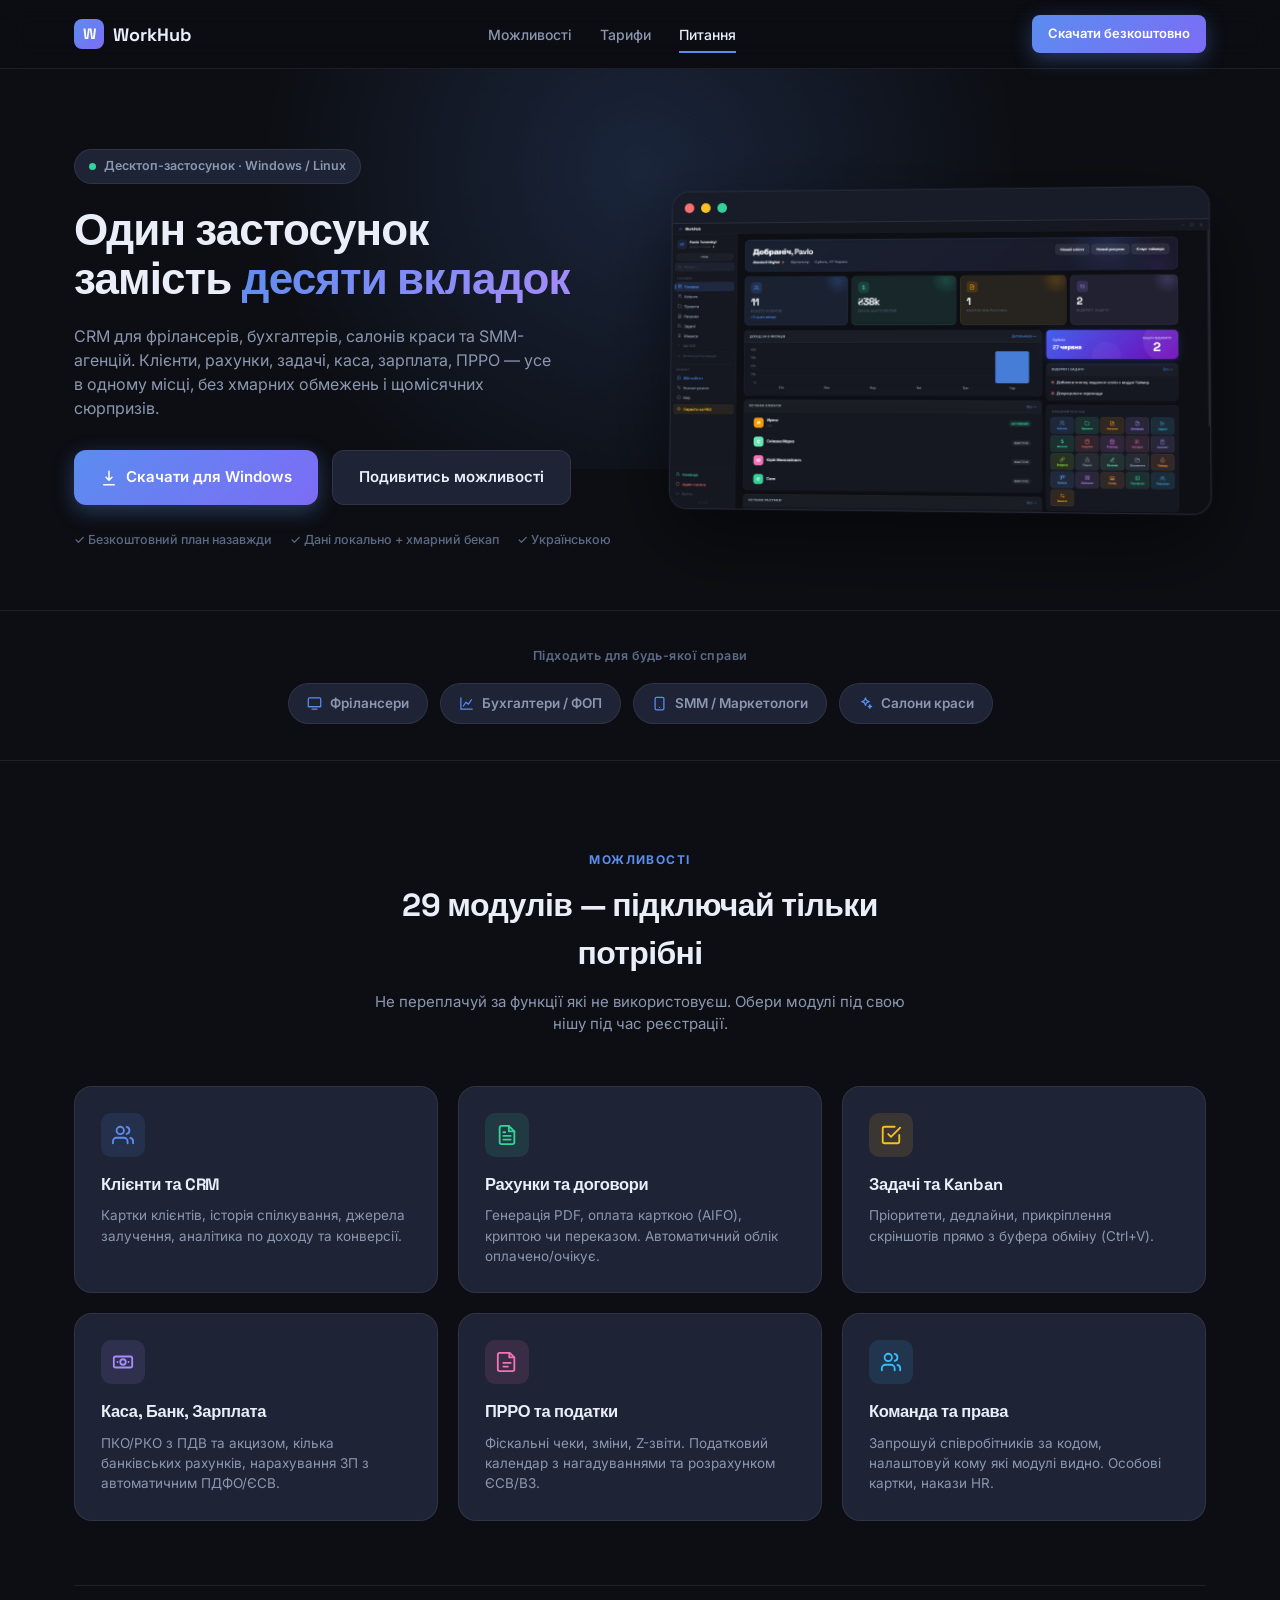
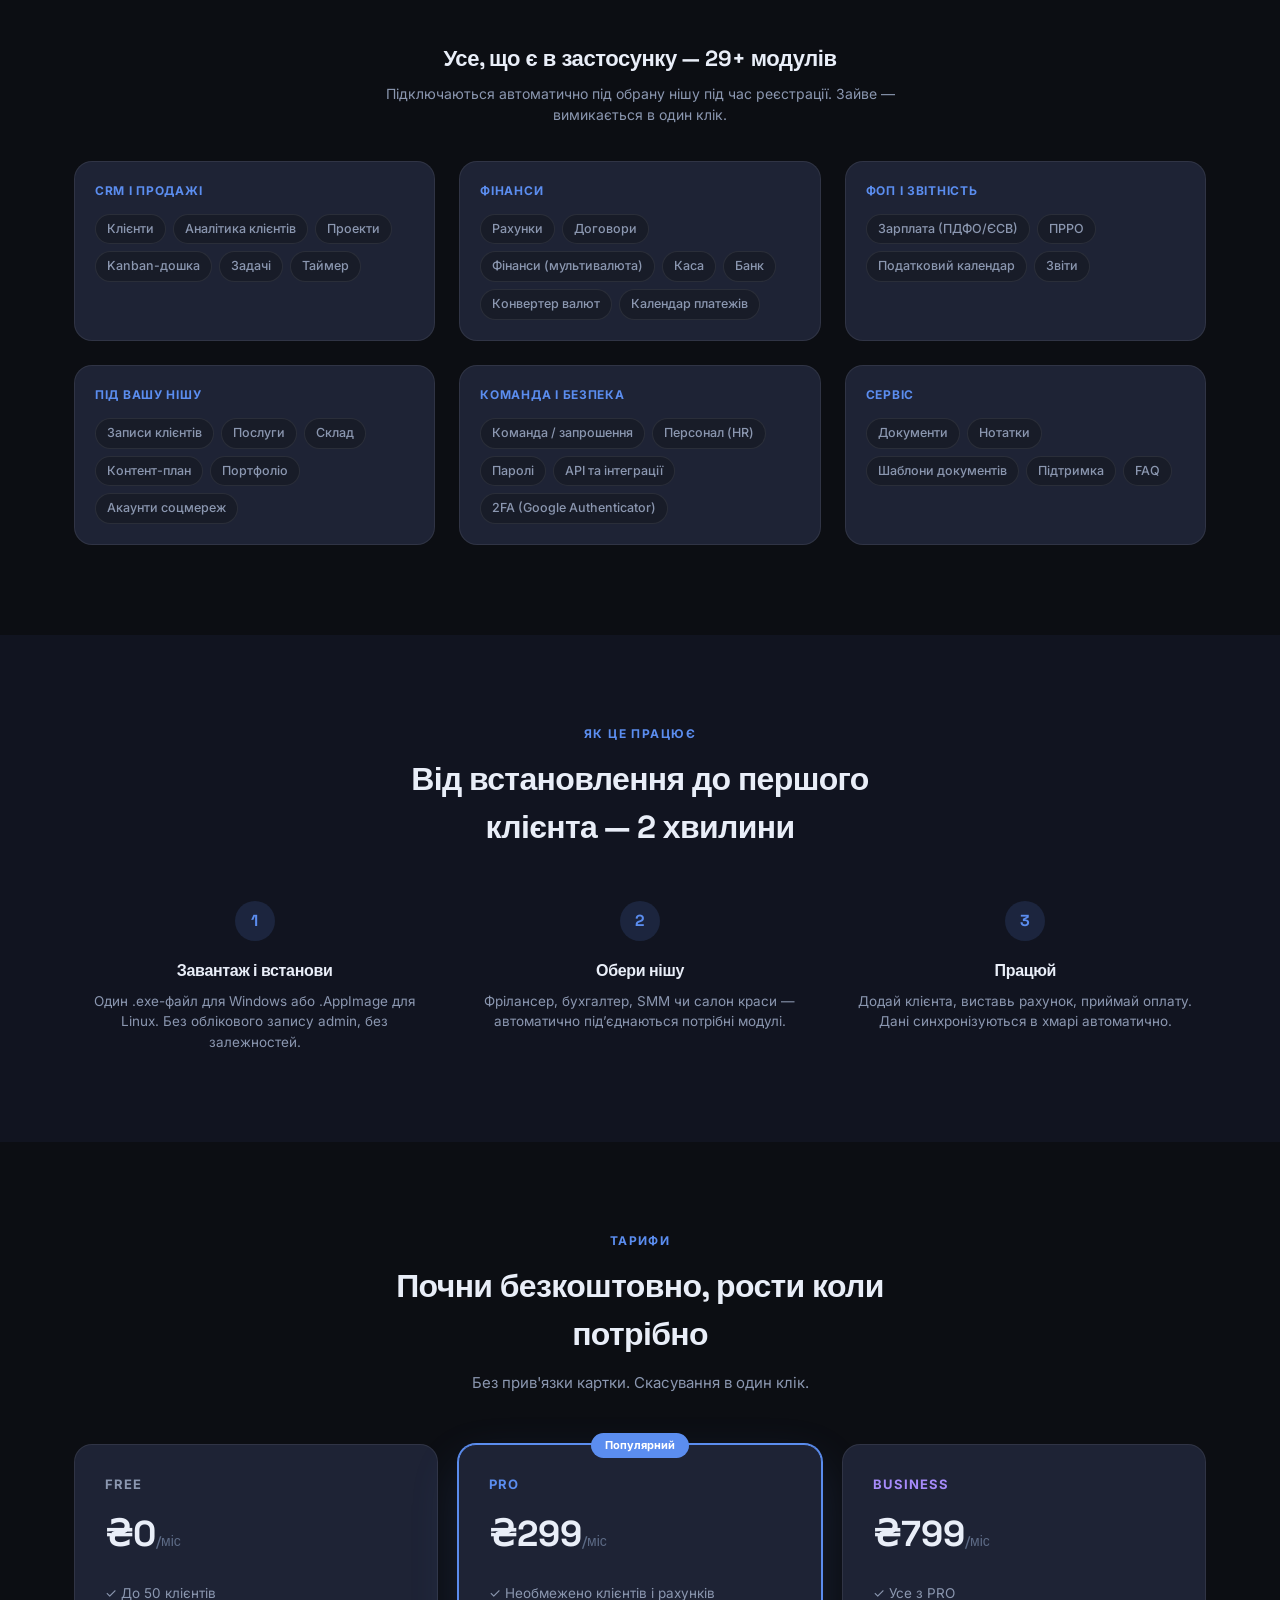
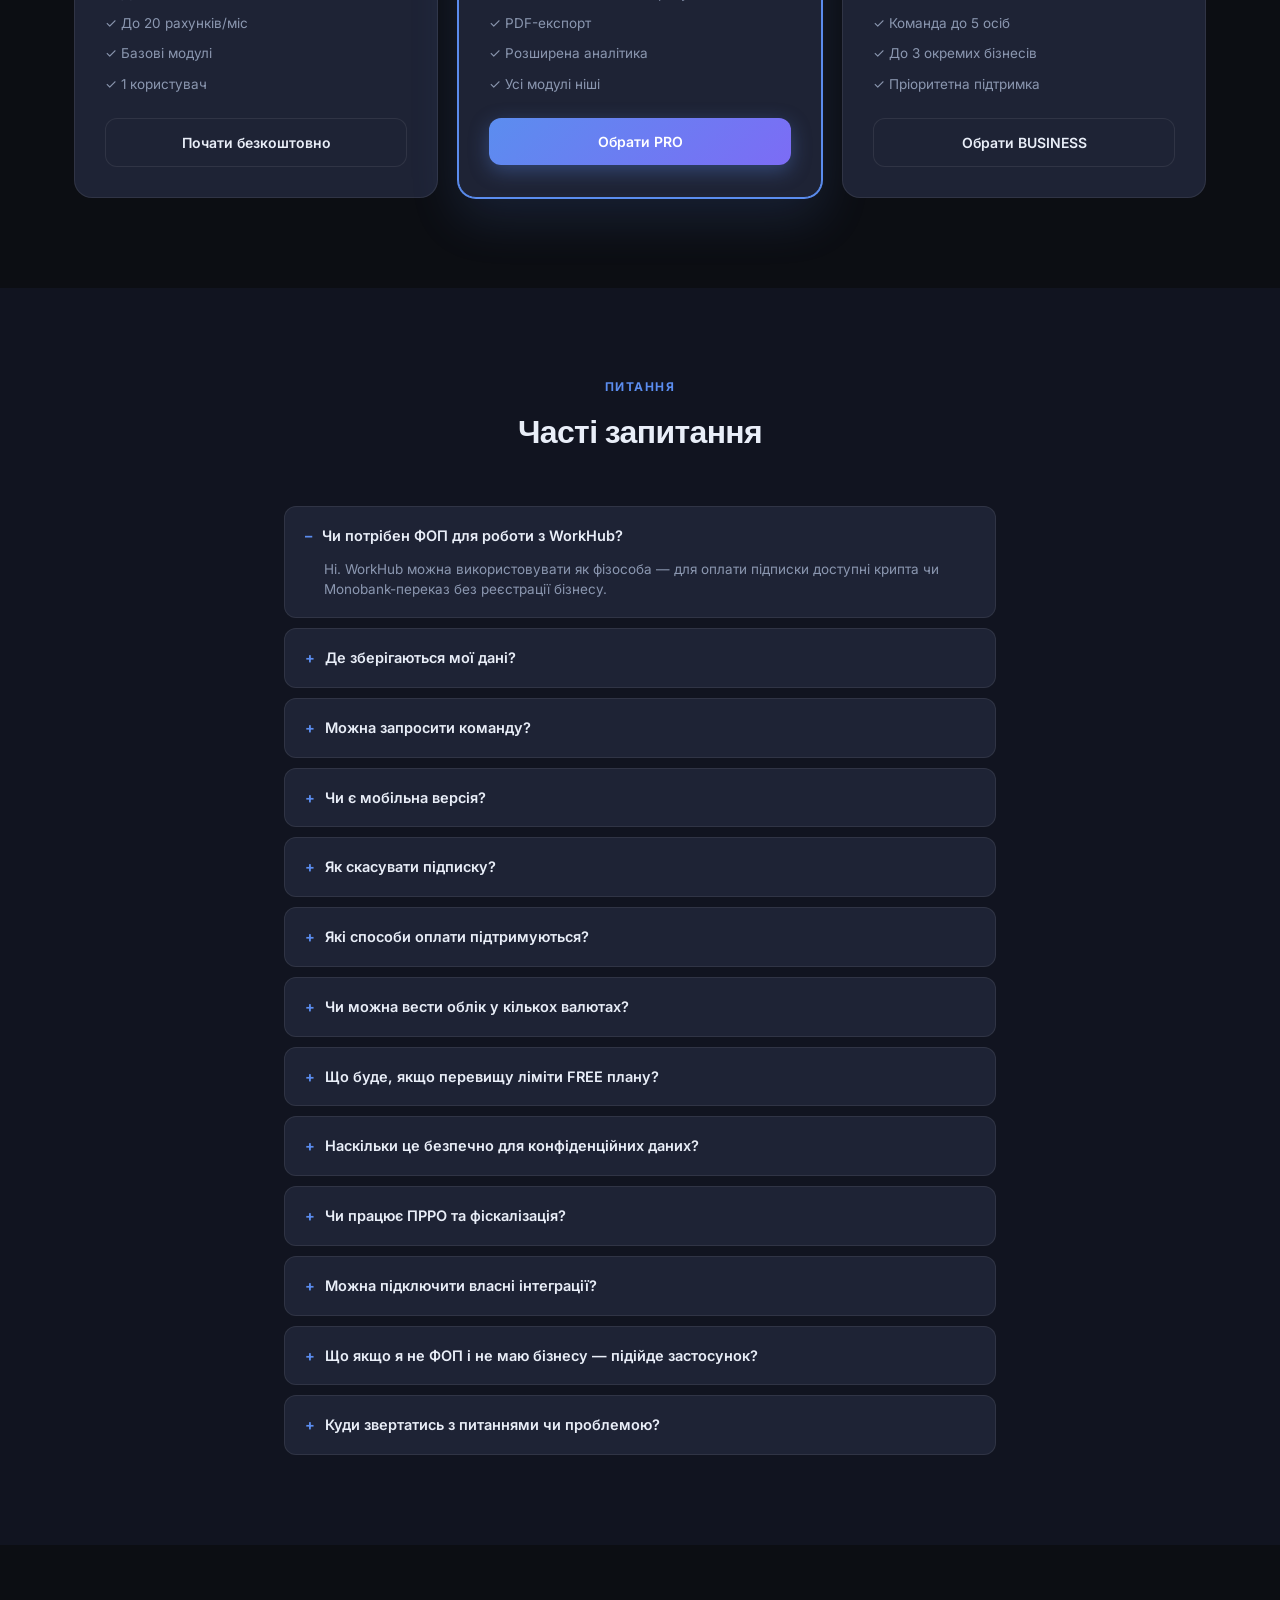
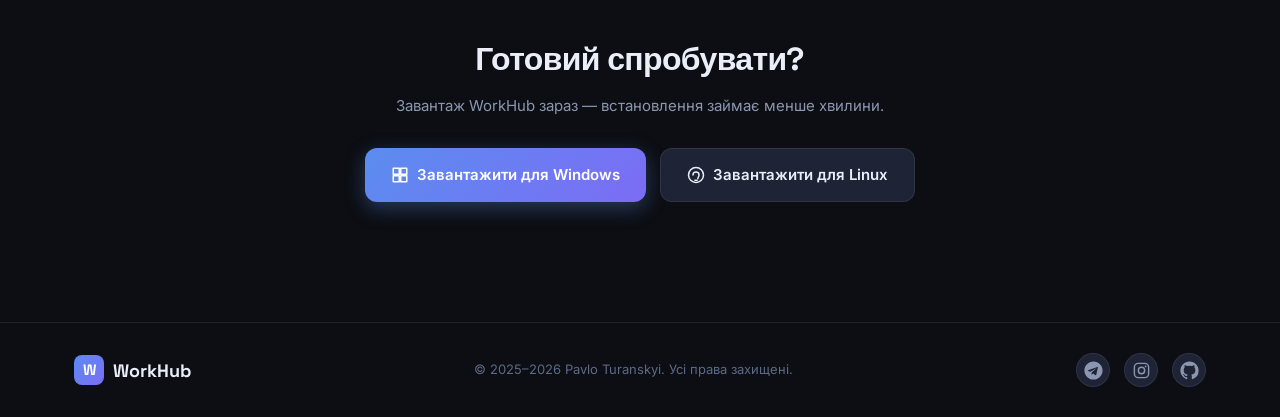
==== index.html @ 2015b53b "Add Telegram and Instagram links to footer" ====
<!DOCTYPE html>
<html lang="uk">
<head>
<meta charset="UTF-8">
<meta name="viewport" content="width=device-width, initial-scale=1.0">
<title>WorkHub — CRM для малого бізнесу та фрілансерів</title>
<meta name="description" content="WorkHub — десктопна CRM для фрілансерів, бухгалтерів, салонів краси та SMM. Клієнти, рахунки, задачі, каса, зарплата, ПРРО — все в одному застосунку.">
<link rel="preconnect" href="https://fonts.googleapis.com">
<link rel="preconnect" href="https://fonts.gstatic.com" crossorigin>
<link href="https://fonts.googleapis.com/css2?family=Inter:wght@400;500;600;700;800&family=Space+Grotesk:wght@500;600;700;800&display=swap" rel="stylesheet">
<link rel="stylesheet" href="style.css">
<link rel="icon" href="data:image/svg+xml,<svg xmlns=%22http://www.w3.org/2000/svg%22 viewBox=%220 0 100 100%22><rect width=%22100%22 height=%22100%22 rx=%2220%22 fill=%22%235B8DEF%22/><text x=%2250%22 y=%2268%22 font-size=%2260%22 text-anchor=%22middle%22 fill=%22white%22 font-family=%22sans-serif%22 font-weight=%22800%22>W</text></svg>">
</head>
<body>

<!-- ───────── NAV ───────── -->
<header class="nav">
  <div class="container nav-inner">
    <div class="brand"><span class="brand-icon">W</span>WorkHub</div>
    <nav class="nav-links">
      <a href="#features" data-nav="features">Можливості</a>
      <a href="#pricing" data-nav="pricing">Тарифи</a>
      <a href="#faq" data-nav="faq">Питання</a>
    </nav>
    <a href="https://github.com/Pavlo554/workhub/releases/latest" id="dl-win-nav" class="btn btn-primary btn-sm">Скачати безкоштовно</a>
  </div>
</header>

<!-- ───────── HERO ───────── -->
<section class="hero">
  <div class="hero-glow"></div>
  <div class="container hero-inner">
    <div class="hero-text">
      <div class="badge"><span class="badge-dot"></span>Десктоп-застосунок · Windows / Linux</div>
      <h1>Один застосунок<br>замість <span class="grad-text">десяти вкладок</span></h1>
      <p class="hero-sub">
        CRM для фрілансерів, бухгалтерів, салонів краси та SMM-агенцій.
        Клієнти, рахунки, задачі, каса, зарплата, ПРРО — усе в одному місці,
        без хмарних обмежень і щомісячних сюрпризів.
      </p>
      <div class="hero-actions">
        <a href="https://github.com/Pavlo554/workhub/releases/latest" id="dl-win-hero" class="btn btn-primary btn-lg">
          <svg width="18" height="18" viewBox="0 0 24 24" fill="none"><path d="M12 3v12m0 0l-4-4m4 4l4-4M5 21h14" stroke="white" stroke-width="2" stroke-linecap="round" stroke-linejoin="round"/></svg>
          Скачати для Windows
        </a>
        <a href="#features" class="btn btn-ghost btn-lg">Подивитись можливості</a>
      </div>
      <div class="hero-trust">
        <span>✓ Безкоштовний план назавжди</span>
        <span>✓ Дані локально + хмарний бекап</span>
        <span>✓ Українською</span>
      </div>
    </div>

    <div class="hero-mock">
      <div class="mock-window">
        <div class="mock-titlebar"><span></span><span></span><span></span></div>
        <img class="mock-shot" src="photo_2026-06-28_00-09-20.jpg" alt="Дашборд WorkHub — клієнти, дохід, рахунки та задачі в одному вікні">
      </div>
    </div>
  </div>
</section>

<!-- ───────── LOGOS / NICHES ───────── -->
<section class="niches">
  <div class="container">
    <p class="niches-label">Підходить для будь-якої справи</p>
    <div class="niches-row">
      <div class="niche-pill"><svg width="15" height="15" viewBox="0 0 24 24" fill="none" stroke="currentColor" stroke-width="2" stroke-linecap="round" stroke-linejoin="round"><rect x="2" y="3" width="20" height="14" rx="2"/><path d="M2 17h20M8 21h8"/></svg>Фрілансери</div>
      <div class="niche-pill"><svg width="15" height="15" viewBox="0 0 24 24" fill="none" stroke="currentColor" stroke-width="2" stroke-linecap="round" stroke-linejoin="round"><path d="M3 3v18h18"/><path d="M7 16l4-6 4 3 5-7"/></svg>Бухгалтери / ФОП</div>
      <div class="niche-pill"><svg width="15" height="15" viewBox="0 0 24 24" fill="none" stroke="currentColor" stroke-width="2" stroke-linecap="round" stroke-linejoin="round"><rect x="5" y="2" width="14" height="20" rx="2"/><path d="M12 18h.01"/></svg>SMM / Маркетологи</div>
      <div class="niche-pill"><svg width="15" height="15" viewBox="0 0 24 24" fill="none" stroke="currentColor" stroke-width="2" stroke-linecap="round" stroke-linejoin="round"><path d="M12 3l1.9 4.5L18 9l-4.1 1.5L12 15l-1.9-4.5L6 9l4.1-1.5z"/><path d="M19 14l.8 2 2 .8-2 .8-.8 2-.8-2-2-.8 2-.8z"/></svg>Салони краси</div>
    </div>
  </div>
</section>

<!-- ───────── FEATURES ───────── -->
<section class="section" id="features">
  <div class="container">
    <div class="section-head">
      <div class="section-tag">МОЖЛИВОСТІ</div>
      <h2>29 модулів — підключай тільки потрібні</h2>
      <p class="section-sub">Не переплачуй за функції які не використовуєш. Обери модулі під свою нішу під час реєстрації.</p>
    </div>

    <div class="features-grid">
      <div class="feature-card">
        <div class="feature-icon" style="background:rgba(91,141,239,.12);color:#5B8DEF">
          <svg width="22" height="22" viewBox="0 0 24 24" fill="none" stroke="currentColor" stroke-width="2" stroke-linecap="round" stroke-linejoin="round"><path d="M17 21v-2a4 4 0 0 0-4-4H5a4 4 0 0 0-4 4v2"/><circle cx="9" cy="7" r="4"/><path d="M23 21v-2a4 4 0 0 0-3-3.87"/><path d="M16 3.13a4 4 0 0 1 0 7.75"/></svg>
        </div>
        <h3>Клієнти та CRM</h3>
        <p>Картки клієнтів, історія спілкування, джерела залучення, аналітика по доходу та конверсії.</p>
      </div>
      <div class="feature-card">
        <div class="feature-icon" style="background:rgba(52,211,153,.12);color:#34D399">
          <svg width="22" height="22" viewBox="0 0 24 24" fill="none" stroke="currentColor" stroke-width="2" stroke-linecap="round" stroke-linejoin="round"><path d="M14 2H6a2 2 0 0 0-2 2v16a2 2 0 0 0 2 2h12a2 2 0 0 0 2-2V8z"/><path d="M14 2v6h6"/><path d="M16 13H8"/><path d="M16 17H8"/><path d="M10 9H8"/></svg>
        </div>
        <h3>Рахунки та договори</h3>
        <p>Генерація PDF, оплата карткою (AIFO), криптою чи переказом. Автоматичний облік оплачено/очікує.</p>
      </div>
      <div class="feature-card">
        <div class="feature-icon" style="background:rgba(251,191,36,.12);color:#FBBF24">
          <svg width="22" height="22" viewBox="0 0 24 24" fill="none" stroke="currentColor" stroke-width="2" stroke-linecap="round" stroke-linejoin="round"><path d="M9 11l3 3L22 4"/><path d="M21 12v7a2 2 0 0 1-2 2H5a2 2 0 0 1-2-2V5a2 2 0 0 1 2-2h11"/></svg>
        </div>
        <h3>Задачі та Kanban</h3>
        <p>Пріоритети, дедлайни, прикріплення скріншотів прямо з буфера обміну (Ctrl+V).</p>
      </div>
      <div class="feature-card">
        <div class="feature-icon" style="background:rgba(167,139,250,.12);color:#A78BFA">
          <svg width="22" height="22" viewBox="0 0 24 24" fill="none" stroke="currentColor" stroke-width="2" stroke-linecap="round" stroke-linejoin="round"><rect x="2" y="6" width="20" height="12" rx="2"/><circle cx="12" cy="12" r="3"/><path d="M6 12h.01M18 12h.01"/></svg>
        </div>
        <h3>Каса, Банк, Зарплата</h3>
        <p>ПКО/РКО з ПДВ та акцизом, кілька банківських рахунків, нарахування ЗП з автоматичним ПДФО/ЄСВ.</p>
      </div>
      <div class="feature-card">
        <div class="feature-icon" style="background:rgba(244,114,182,.12);color:#F472B6">
          <svg width="22" height="22" viewBox="0 0 24 24" fill="none" stroke="currentColor" stroke-width="2" stroke-linecap="round" stroke-linejoin="round"><path d="M4 2h11l5 5v13a2 2 0 0 1-2 2H4a2 2 0 0 1-2-2V4a2 2 0 0 1 2-2z"/><path d="M14.5 2v5h5"/><path d="M8 13h8M8 17h5"/></svg>
        </div>
        <h3>ПРРО та податки</h3>
        <p>Фіскальні чеки, зміни, Z-звіти. Податковий календар з нагадуваннями та розрахунком ЄСВ/ВЗ.</p>
      </div>
      <div class="feature-card">
        <div class="feature-icon" style="background:rgba(56,189,248,.12);color:#38BDF8">
          <svg width="22" height="22" viewBox="0 0 24 24" fill="none" stroke="currentColor" stroke-width="2" stroke-linecap="round" stroke-linejoin="round"><path d="M16 21v-2a4 4 0 0 0-4-4H6a4 4 0 0 0-4 4v2"/><circle cx="9" cy="7" r="4"/><path d="M22 21v-2a4 4 0 0 0-3-3.87"/><path d="M16 3.13a4 4 0 0 1 0 7.75"/></svg>
        </div>
        <h3>Команда та права</h3>
        <p>Запрошуй співробітників за кодом, налаштовуй кому які модулі видно. Особові картки, накази HR.</p>
      </div>
    </div>

    <!-- Full module directory -->
    <div class="all-modules">
      <div class="all-modules-head">
        <h3>Усе, що є в застосунку — 29+ модулів</h3>
        <p>Підключаються автоматично під обрану нішу під час реєстрації. Зайве — вимикається в один клік.</p>
      </div>
      <div class="module-cats">

        <div class="module-cat">
          <div class="module-cat-title">CRM і продажі</div>
          <div class="module-chips">
            <span class="chip">Клієнти</span><span class="chip">Аналітика клієнтів</span>
            <span class="chip">Проекти</span><span class="chip">Kanban-дошка</span>
            <span class="chip">Задачі</span><span class="chip">Таймер</span>
          </div>
        </div>

        <div class="module-cat">
          <div class="module-cat-title">Фінанси</div>
          <div class="module-chips">
            <span class="chip">Рахунки</span><span class="chip">Договори</span>
            <span class="chip">Фінанси (мультивалюта)</span><span class="chip">Каса</span>
            <span class="chip">Банк</span><span class="chip">Конвертер валют</span>
            <span class="chip">Календар платежів</span>
          </div>
        </div>

        <div class="module-cat">
          <div class="module-cat-title">ФОП і звітність</div>
          <div class="module-chips">
            <span class="chip">Зарплата (ПДФО/ЄСВ)</span><span class="chip">ПРРО</span>
            <span class="chip">Податковий календар</span><span class="chip">Звіти</span>
          </div>
        </div>

        <div class="module-cat">
          <div class="module-cat-title">Під вашу нішу</div>
          <div class="module-chips">
            <span class="chip">Записи клієнтів</span><span class="chip">Послуги</span>
            <span class="chip">Склад</span><span class="chip">Контент-план</span>
            <span class="chip">Портфоліо</span><span class="chip">Акаунти соцмереж</span>
          </div>
        </div>

        <div class="module-cat">
          <div class="module-cat-title">Команда і безпека</div>
          <div class="module-chips">
            <span class="chip">Команда / запрошення</span><span class="chip">Персонал (HR)</span>
            <span class="chip">Паролі</span><span class="chip">API та інтеграції</span>
            <span class="chip">2FA (Google Authenticator)</span>
          </div>
        </div>

        <div class="module-cat">
          <div class="module-cat-title">Сервіс</div>
          <div class="module-chips">
            <span class="chip">Документи</span><span class="chip">Нотатки</span>
            <span class="chip">Шаблони документів</span><span class="chip">Підтримка</span>
            <span class="chip">FAQ</span>
          </div>
        </div>

      </div>
    </div>
  </div>
</section>

<!-- ───────── HOW IT WORKS ───────── -->
<section class="section section-alt">
  <div class="container">
    <div class="section-head">
      <div class="section-tag">ЯК ЦЕ ПРАЦЮЄ</div>
      <h2>Від встановлення до першого клієнта — 2 хвилини</h2>
    </div>
    <div class="steps">
      <div class="step">
        <div class="step-num">1</div>
        <h3>Завантаж і встанови</h3>
        <p>Один .exe-файл для Windows або .AppImage для Linux. Без облікового запису admin, без залежностей.</p>
      </div>
      <div class="step">
        <div class="step-num">2</div>
        <h3>Обери нішу</h3>
        <p>Фрілансер, бухгалтер, SMM чи салон краси — автоматично підʼєднаються потрібні модулі.</p>
      </div>
      <div class="step">
        <div class="step-num">3</div>
        <h3>Працюй</h3>
        <p>Додай клієнта, виставь рахунок, приймай оплату. Дані синхронізуються в хмарі автоматично.</p>
      </div>
    </div>
  </div>
</section>

<!-- ───────── PRICING ───────── -->
<section class="section" id="pricing">
  <div class="container">
    <div class="section-head">
      <div class="section-tag">ТАРИФИ</div>
      <h2>Почни безкоштовно, рости коли потрібно</h2>
      <p class="section-sub">Без прив'язки картки. Скасування в один клік.</p>
    </div>

    <div class="pricing-grid">
      <div class="price-card">
        <div class="price-name">FREE</div>
        <div class="price-val">₴0<span>/міс</span></div>
        <ul class="price-list">
          <li>✓ До 50 клієнтів</li>
          <li>✓ До 20 рахунків/міс</li>
          <li>✓ Базові модулі</li>
          <li>✓ 1 користувач</li>
        </ul>
        <a href="#download" class="btn btn-ghost btn-block">Почати безкоштовно</a>
      </div>

      <div class="price-card price-card-featured">
        <div class="price-badge">Популярний</div>
        <div class="price-name" style="color:#5B8DEF">PRO</div>
        <div class="price-val">₴299<span>/міс</span></div>
        <ul class="price-list">
          <li>✓ Необмежено клієнтів і рахунків</li>
          <li>✓ PDF-експорт</li>
          <li>✓ Розширена аналітика</li>
          <li>✓ Усі модулі ніші</li>
        </ul>
        <a href="#download" class="btn btn-primary btn-block">Обрати PRO</a>
      </div>

      <div class="price-card">
        <div class="price-name" style="color:#A78BFA">BUSINESS</div>
        <div class="price-val">₴799<span>/міс</span></div>
        <ul class="price-list">
          <li>✓ Усе з PRO</li>
          <li>✓ Команда до 5 осіб</li>
          <li>✓ До 3 окремих бізнесів</li>
          <li>✓ Пріоритетна підтримка</li>
        </ul>
        <a href="#download" class="btn btn-ghost btn-block">Обрати BUSINESS</a>
      </div>
    </div>
  </div>
</section>

<!-- ───────── FAQ ───────── -->
<section class="section section-alt" id="faq">
  <div class="container container-narrow">
    <div class="section-head">
      <div class="section-tag">ПИТАННЯ</div>
      <h2>Часті запитання</h2>
    </div>

    <div class="faq-list">
      <details class="faq-item" open>
        <summary>Чи потрібен ФОП для роботи з WorkHub?</summary>
        <p>Ні. WorkHub можна використовувати як фізособа — для оплати підписки доступні крипта чи Monobank-переказ без реєстрації бізнесу.</p>
      </details>
      <details class="faq-item">
        <summary>Де зберігаються мої дані?</summary>
        <p>Дані синхронізуються через Firebase з офлайн-кешем — застосунок працює навіть без інтернету і автоматично синхронізується при підключенні.</p>
      </details>
      <details class="faq-item">
        <summary>Можна запросити команду?</summary>
        <p>Так, на плані BUSINESS можна запросити до 5 співробітників за кодом запрошення і вибрати кожному, які модулі йому доступні.</p>
      </details>
      <details class="faq-item">
        <summary>Чи є мобільна версія?</summary>
        <p>Зараз WorkHub — десктопний застосунок для Windows і Linux. Мобільна версія в планах розвитку.</p>
      </details>
      <details class="faq-item">
        <summary>Як скасувати підписку?</summary>
        <p>В будь-який момент в Налаштуваннях → Підписка. Дані не видаляються, акаунт просто переходить на FREE план.</p>
      </details>
      <details class="faq-item">
        <summary>Які способи оплати підтримуються?</summary>
        <p>Картка через AIFO (миттєва активація), Monobank-банка та криптовалюта (USDT, BTC, ETH) — без прив'язки до конкретного банку чи країни.</p>
      </details>
      <details class="faq-item">
        <summary>Чи можна вести облік у кількох валютах?</summary>
        <p>Так, модуль "Фінанси" підтримує UAH, USD, EUR, GBP, PLN — суми автоматично конвертуються у гривню за курсом НБУ для звітності.</p>
      </details>
      <details class="faq-item">
        <summary>Що буде, якщо перевищу ліміти FREE плану?</summary>
        <p>Застосунок попередить про ліміт (наприклад, 50 клієнтів чи 20 рахунків/міс) і запропонує перейти на PRO. Нічого не видаляється і не блокується автоматично.</p>
      </details>
      <details class="faq-item">
        <summary>Наскільки це безпечно для конфіденційних даних?</summary>
        <p>Кожен користувач бачить лише свої дані (правила доступу Firebase), паролі та ключі зберігаються в захищених документах, є двофакторна автентифікація (2FA) для власника акаунту.</p>
      </details>
      <details class="faq-item">
        <summary>Чи працює ПРРО та фіскалізація?</summary>
        <p>Так, окремий модуль ПРРО для фіскальних чеків, змін та Z-звітів, плюс податковий календар з нагадуваннями про дедлайни ЄП, ЄСВ і ВЗ.</p>
      </details>
      <details class="faq-item">
        <summary>Можна підключити власні інтеграції?</summary>
        <p>Модуль "API та інтеграції" дозволяє підключити GitHub, OpenAI, Telegram-сповіщення та власні сервіси через API URL.</p>
      </details>
      <details class="faq-item">
        <summary>Що якщо я не ФОП і не маю бізнесу — підійде застосунок?</summary>
        <p>Так, ніша "Фрілансер" одразу дає лише потрібні модулі (клієнти, проекти, рахунки, задачі) без зайвої бухгалтерської складності.</p>
      </details>
      <details class="faq-item">
        <summary>Куди звертатись з питаннями чи проблемою?</summary>
        <p>Прямо в застосунку є модуль "Підтримка" з тікетами та розділ FAQ. Також можна написати в <a href="https://github.com/WorkHub-App" target="_blank" rel="noopener" style="color:var(--accent-blue)">GitHub WorkHub-App</a>.</p>
      </details>
    </div>
  </div>
</section>

<!-- ───────── DOWNLOAD CTA ───────── -->
<section class="cta" id="download">
  <div class="container cta-inner">
    <h2>Готовий спробувати?</h2>
    <p>Завантаж WorkHub зараз — встановлення займає менше хвилини.</p>
    <div class="hero-actions" style="justify-content:center">
      <a href="https://github.com/Pavlo554/workhub/releases/latest" id="dl-win-cta" class="btn btn-primary btn-lg" rel="noopener">
        <svg width="18" height="18" viewBox="0 0 24 24" fill="none" stroke="currentColor" stroke-width="2" stroke-linecap="round" stroke-linejoin="round"><rect x="3" y="3" width="8" height="8"/><rect x="13" y="3" width="8" height="8"/><rect x="3" y="13" width="8" height="8"/><rect x="13" y="13" width="8" height="8"/></svg>
        <span id="dl-win-label">Завантажити для Windows</span>
      </a>
      <a href="https://github.com/Pavlo554/workhub/releases/latest" id="dl-linux-cta" class="btn btn-ghost btn-lg" rel="noopener">
        <svg width="18" height="18" viewBox="0 0 24 24" fill="none" stroke="currentColor" stroke-width="2" stroke-linecap="round" stroke-linejoin="round"><circle cx="12" cy="12" r="10"/><path d="M8 12a4 4 0 1 1 8 0c0 2-1.5 3-1.5 5"/><path d="M10.5 19h3"/></svg>
        <span id="dl-linux-label">Завантажити для Linux</span>
      </a>
    </div>
    <p class="cta-meta" id="dl-meta"></p>
  </div>
</section>

<!-- ───────── FOOTER ───────── -->
<footer class="footer">
  <div class="container footer-inner">
    <div class="brand"><span class="brand-icon">W</span>WorkHub</div>
    <p>© 2025–2026 Pavlo Turanskyi. Усі права захищені.</p>
    <div class="footer-social">
      <a href="https://t.me/workhubapp" target="_blank" rel="noopener" aria-label="Telegram" title="Telegram">
        <svg width="19" height="19" viewBox="0 0 24 24" fill="currentColor"><path d="M12 .5C5.65.5.5 5.65.5 12s5.15 11.5 11.5 11.5S23.5 18.35 23.5 12 18.35.5 12 .5zm5.4 7.9l-1.9 9.05c-.14.64-.52.79-1.05.49l-2.9-2.14-1.4 1.35c-.16.16-.29.29-.59.29l.21-2.99 5.44-4.92c.24-.21-.05-.33-.36-.12l-6.73 4.24-2.9-.91c-.63-.2-.64-.63.13-.93l11.34-4.37c.52-.19.98.13.71 1.3z"/></svg>
      </a>
      <a href="https://www.instagram.com/workhub.apps/" target="_blank" rel="noopener" aria-label="Instagram" title="Instagram">
        <svg width="19" height="19" viewBox="0 0 24 24" fill="none" stroke="currentColor" stroke-width="1.8"><rect x="3" y="3" width="18" height="18" rx="5"/><circle cx="12" cy="12" r="4"/><circle cx="17.2" cy="6.8" r="1.1" fill="currentColor" stroke="none"/></svg>
      </a>
      <a href="https://github.com/WorkHub-App" target="_blank" rel="noopener" aria-label="GitHub" title="GitHub">
        <svg width="19" height="19" viewBox="0 0 24 24" fill="currentColor"><path d="M12 .5C5.65.5.5 5.65.5 12c0 5.08 3.29 9.39 7.86 10.91.57.1.78-.25.78-.55 0-.27-.01-1.17-.02-2.12-3.2.7-3.87-1.36-3.87-1.36-.53-1.33-1.28-1.68-1.28-1.68-1.05-.71.08-.7.08-.7 1.16.08 1.77 1.19 1.77 1.19 1.03 1.76 2.7 1.25 3.36.96.1-.74.4-1.25.72-1.54-2.56-.29-5.25-1.28-5.25-5.7 0-1.26.45-2.29 1.19-3.1-.12-.29-.52-1.46.11-3.05 0 0 .97-.31 3.18 1.18a11 11 0 0 1 5.79 0c2.21-1.49 3.18-1.18 3.18-1.18.63 1.59.23 2.76.11 3.05.74.81 1.19 1.84 1.19 3.1 0 4.43-2.7 5.41-5.27 5.69.42.36.78 1.07.78 2.16 0 1.56-.01 2.81-.01 3.19 0 .31.21.66.79.55A11.5 11.5 0 0 0 23.5 12C23.5 5.65 18.35.5 12 .5z"/></svg>
      </a>
    </div>
  </div>
</footer>

<script>
// Плавна поява блоків при скролі — кожна картка в сітці отримує невелику
// затримку відносно сусідів, щоб з'являлись каскадом, а не всі одночасно.
(function setupScrollReveal() {
  const targets = document.querySelectorAll(
    '.section-head, .feature-card, .module-cat, .step, .price-card, .faq-item, .all-modules-head'
  );
  targets.forEach(el => el.classList.add('reveal'));

  const groupIndex = new Map();
  targets.forEach(el => {
    const parent = el.parentElement;
    const i = groupIndex.get(parent) || 0;
    el.style.transitionDelay = `${Math.min(i * 70, 280)}ms`;
    groupIndex.set(parent, i + 1);
  });

  const observer = new IntersectionObserver(entries => {
    entries.forEach(entry => {
      if (entry.isIntersecting) {
        entry.target.classList.add('visible');
        observer.unobserve(entry.target);
      }
    });
  }, { threshold: 0.12, rootMargin: '0px 0px -40px 0px' });

  targets.forEach(el => observer.observe(el));
})();

// Підсвічування активного пункту навігації відповідно до розділу в полі зору.
(function setupScrollSpy() {
  const navLinks = [...document.querySelectorAll('.nav-links a[data-nav]')];
  if (!navLinks.length) return;
  const sections = navLinks
    .map(a => document.getElementById(a.dataset.nav))
    .filter(Boolean);

  const observer = new IntersectionObserver(entries => {
    entries.forEach(entry => {
      if (!entry.isIntersecting) return;
      navLinks.forEach(a => a.classList.toggle('active', a.dataset.nav === entry.target.id));
    });
  }, { rootMargin: '-45% 0px -50% 0px' });

  sections.forEach(s => observer.observe(s));
})();

// Завжди вказуємо на реальний .exe / .AppImage останнього релізу — без
// проміжної сторінки GitHub. Якщо запит не вдався (немає інтернету, ліміт
// API) — лишається посилання на releases/latest, яке користувач сам обере.
(async function setupDirectDownloads() {
  try {
    const res = await fetch('https://api.github.com/repos/Pavlo554/workhub/releases/latest');
    if (!res.ok) return;
    const data = await res.json();
    const assets = data.assets || [];
    const exe = assets.find(a => /\.exe$/i.test(a.name));
    const appImage = assets.find(a => /\.AppImage$/i.test(a.name));
    const version = (data.tag_name || '').replace(/^v/, '');

    if (exe) {
      ['dl-win-nav', 'dl-win-hero', 'dl-win-cta'].forEach(id => {
        const el = document.getElementById(id);
        if (el) el.href = exe.browser_download_url;
      });
    }
    if (appImage) {
      const el = document.getElementById('dl-linux-cta');
      if (el) el.href = appImage.browser_download_url;
    }

    const metaEl = document.getElementById('dl-meta');
    if (metaEl && (exe || appImage) && version) {
      const sizeMb = exe ? (exe.size / 1024 / 1024).toFixed(0) : null;
      metaEl.textContent = `Версія ${version}${sizeMb ? ` · ${sizeMb} МБ` : ''} · безкоштовно`;
    }
  } catch {
    // мовчки лишаємо посилання на сторінку релізів
  }
})();
</script>

</body>
</html>
---- style.css ----
:root {
  --bg-primary:    #0C0E13;
  --bg-secondary:  #111420;
  --bg-tertiary:   #181C28;
  --bg-elevated:   #1E2335;
  --bg-hover:      rgba(255,255,255,0.04);

  --accent-blue:   #5B8DEF;
  --accent-green:  #34D399;
  --accent-yellow: #FBBF24;
  --accent-red:    #F87171;
  --accent-purple: #A78BFA;
  --accent-pink:   #F472B6;

  --accent-blue-dim:  rgba(91,141,239,0.14);
  --accent-green-dim: rgba(52,211,153,0.14);

  --text-primary:   #E9EEF8;
  --text-secondary: #8B97B0;
  --text-muted:     #5C6A85;

  --border:        rgba(255,255,255,0.08);

  --radius-sm: 8px;
  --radius-md: 12px;
  --radius-lg: 18px;
  --radius-xl: 24px;

  --font-display: 'Space Grotesk', sans-serif;
  --font-body:    'Inter', sans-serif;
}

* { margin: 0; padding: 0; box-sizing: border-box; }

html { scroll-behavior: smooth; }

body {
  background: var(--bg-primary);
  color: var(--text-primary);
  font-family: var(--font-body);
  line-height: 1.5;
  -webkit-font-smoothing: antialiased;
}

.container {
  max-width: 1180px;
  margin: 0 auto;
  padding: 0 24px;
}
.container-narrow { max-width: 760px; }

h1, h2, h3 { font-family: var(--font-display); font-weight: 700; letter-spacing: -0.02em; }

a { color: inherit; text-decoration: none; }

/* ── Buttons ── */
.btn {
  display: inline-flex; align-items: center; justify-content: center; gap: 8px;
  font-family: var(--font-body); font-weight: 600;
  border-radius: var(--radius-md);
  cursor: pointer; transition: all 0.18s ease; border: none;
  white-space: nowrap;
}
.btn-sm { padding: 9px 16px; font-size: 13px; border-radius: var(--radius-sm); }
.btn-lg { padding: 15px 26px; font-size: 15px; }
.btn-block { width: 100%; padding: 13px; font-size: 14px; }

.btn-primary {
  background: linear-gradient(135deg, #5B8DEF, #7C6CF5);
  color: #fff;
  box-shadow: 0 6px 20px rgba(91,141,239,0.35);
}
.btn-primary:hover { transform: translateY(-1px); box-shadow: 0 8px 26px rgba(91,141,239,0.45); }

.btn-ghost {
  background: var(--bg-elevated);
  border: 1px solid var(--border);
  color: var(--text-primary);
}
.btn-ghost:hover { background: var(--bg-hover); border-color: rgba(255,255,255,0.15); }

/* ── Nav ── */
.nav {
  position: sticky; top: 0; z-index: 100;
  background: rgba(12,14,19,0.78);
  backdrop-filter: blur(14px);
  border-bottom: 1px solid var(--border);
}
.nav-inner {
  display: flex; align-items: center; justify-content: space-between;
  height: 68px;
}
.brand {
  display: flex; align-items: center; gap: 9px;
  font-family: var(--font-display); font-weight: 700; font-size: 18px;
}
.brand-icon {
  width: 30px; height: 30px; border-radius: 8px;
  background: linear-gradient(135deg, #5B8DEF, #7C6CF5);
  display: flex; align-items: center; justify-content: center;
  font-size: 15px; font-weight: 800; color: #fff;
}
.nav-links { display: flex; gap: 28px; }
.nav-links a { font-size: 14px; font-weight: 500; color: var(--text-secondary); transition: color 0.15s; }
.nav-links a:hover { color: var(--text-primary); }

/* ── Hero ── */
.hero { position: relative; padding: 80px 0 60px; overflow: hidden; }
.hero-glow {
  position: absolute; top: -200px; left: 50%; transform: translateX(-50%);
  width: 900px; height: 600px;
  background: radial-gradient(circle, rgba(91,141,239,0.18), transparent 70%);
  pointer-events: none;
}
.hero-inner {
  position: relative; display: grid;
  grid-template-columns: 1fr 1fr; gap: 50px; align-items: center;
}
.badge {
  display: inline-flex; align-items: center; gap: 8px;
  background: var(--bg-elevated); border: 1px solid var(--border);
  padding: 7px 14px; border-radius: 999px;
  font-size: 12.5px; font-weight: 600; color: var(--text-secondary);
  margin-bottom: 22px;
}
.badge-dot {
  width: 7px; height: 7px; border-radius: 50%;
  background: var(--accent-green); flex-shrink: 0;
  box-shadow: 0 0 0 0 rgba(52,211,153,0.6);
  animation: pulse-dot 2s infinite;
}
@keyframes pulse-dot {
  0%   { box-shadow: 0 0 0 0 rgba(52,211,153,0.5); }
  70%  { box-shadow: 0 0 0 6px rgba(52,211,153,0); }
  100% { box-shadow: 0 0 0 0 rgba(52,211,153,0); }
}
.hero-text h1 { font-size: 44px; line-height: 1.12; margin-bottom: 20px; }
.grad-text {
  background: linear-gradient(135deg, #5B8DEF, #A78BFA);
  -webkit-background-clip: text; background-clip: text; color: transparent;
}
.hero-sub { font-size: 16px; color: var(--text-secondary); max-width: 480px; margin-bottom: 30px; }
.hero-actions { display: flex; gap: 14px; flex-wrap: wrap; }
.hero-trust { display: flex; gap: 18px; flex-wrap: wrap; margin-top: 26px; }
.hero-trust span { font-size: 12.5px; color: var(--text-muted); font-weight: 500; }

/* ── Hero mock window ── */
.hero-mock { position: relative; }
.mock-window {
  background: var(--bg-secondary);
  border: 1px solid var(--border);
  border-radius: var(--radius-lg);
  box-shadow: 0 30px 80px rgba(0,0,0,0.55), 0 0 0 1px rgba(91,141,239,0.08);
  overflow: hidden;
  transform: perspective(1000px) rotateY(-4deg) rotateX(2deg);
  transition: transform .4s ease, box-shadow .4s ease;
}
.mock-window:hover {
  transform: perspective(1000px) rotateY(0deg) rotateX(0deg) translateY(-4px);
  box-shadow: 0 40px 90px rgba(0,0,0,0.6), 0 0 0 1px rgba(91,141,239,0.18);
}
.mock-titlebar {
  height: 32px; background: var(--bg-tertiary);
  display: flex; align-items: center; gap: 7px; padding: 0 12px;
  border-bottom: 1px solid var(--border);
}
.mock-titlebar span { width: 10px; height: 10px; border-radius: 50%; background: #3A3F52; }
.mock-titlebar span:nth-child(1) { background: #F87171; }
.mock-titlebar span:nth-child(2) { background: #FBBF24; }
.mock-titlebar span:nth-child(3) { background: #34D399; }
.mock-shot { display: block; width: 100%; height: auto; }

/* ── Niches ── */
.niches { padding: 36px 0; border-top: 1px solid var(--border); border-bottom: 1px solid var(--border); }
.niches-label { text-align: center; font-size: 12.5px; color: var(--text-muted); font-weight: 600; letter-spacing: 0.04em; margin-bottom: 18px; }
.niches-row { display: flex; gap: 12px; justify-content: center; flex-wrap: wrap; }
.niche-pill {
  display: inline-flex; align-items: center; gap: 8px;
  background: var(--bg-elevated); border: 1px solid var(--border);
  border-radius: 999px; padding: 9px 18px; font-size: 13.5px; font-weight: 600;
  color: var(--text-secondary); transition: border-color .2s, color .2s;
}
.niche-pill:hover { border-color: rgba(91,141,239,.35); color: var(--text-primary); }
.niche-pill svg { color: var(--accent-blue); flex-shrink: 0; }

/* ── Sections ── */
.section { padding: 90px 0; }
.section-alt { background: var(--bg-secondary); }
.section-head { text-align: center; max-width: 560px; margin: 0 auto 50px; }
.section-tag {
  font-size: 12px; font-weight: 700; letter-spacing: 0.12em;
  color: var(--accent-blue); margin-bottom: 12px;
}
.section-head h2 { font-size: 32px; margin-bottom: 14px; }
.section-sub { color: var(--text-secondary); font-size: 15px; }

/* ── Features ── */
.features-grid {
  display: grid; grid-template-columns: repeat(3, 1fr); gap: 20px;
}
.feature-card {
  background: var(--bg-elevated); border: 1px solid var(--border);
  border-radius: var(--radius-lg); padding: 26px;
  transition: border-color 0.2s, transform 0.2s;
}
.feature-card:hover { border-color: rgba(91,141,239,0.3); transform: translateY(-3px); }
.feature-icon {
  width: 44px; height: 44px; border-radius: 10px;
  display: flex; align-items: center; justify-content: center;
  font-size: 21px; margin-bottom: 16px;
}
.feature-card h3 { font-size: 16.5px; margin-bottom: 8px; }
.feature-card p { font-size: 13.5px; color: var(--text-secondary); }

/* ── Full module directory ── */
.all-modules {
  margin-top: 64px; padding-top: 56px;
  border-top: 1px solid var(--border);
}
.all-modules-head { text-align: center; max-width: 520px; margin: 0 auto 36px; }
.all-modules-head h3 { font-family: var(--font-display); font-size: 22px; margin-bottom: 8px; }
.all-modules-head p { font-size: 14px; color: var(--text-secondary); }
.module-cats {
  display: grid; grid-template-columns: repeat(3, 1fr); gap: 24px;
}
.module-cat {
  background: var(--bg-elevated); border: 1px solid var(--border);
  border-radius: var(--radius-lg); padding: 20px;
}
.module-cat-title {
  font-size: 12px; font-weight: 700; letter-spacing: 0.06em; text-transform: uppercase;
  color: var(--accent-blue); margin-bottom: 14px;
}
.module-chips { display: flex; flex-wrap: wrap; gap: 7px; }
.chip {
  font-size: 12.5px; font-weight: 500; color: var(--text-secondary);
  background: var(--bg-tertiary); border: 1px solid var(--border);
  border-radius: 999px; padding: 5px 11px;
  transition: color .15s, border-color .15s;
}
.module-cat:hover .chip { border-color: rgba(255,255,255,0.12); }
.chip:hover { color: var(--text-primary); border-color: rgba(91,141,239,0.4); }

/* ── Steps ── */
.steps { display: grid; grid-template-columns: repeat(3, 1fr); gap: 24px; }
.step { text-align: center; padding: 0 10px; }
.step-num {
  width: 40px; height: 40px; margin: 0 auto 18px;
  border-radius: 50%; background: var(--accent-blue-dim); color: var(--accent-blue);
  display: flex; align-items: center; justify-content: center;
  font-family: var(--font-display); font-weight: 700; font-size: 16px;
}
.step h3 { font-size: 16px; margin-bottom: 8px; }
.step p { font-size: 13.5px; color: var(--text-secondary); }

/* ── Pricing ── */
.pricing-grid { display: grid; grid-template-columns: repeat(3, 1fr); gap: 20px; }
.price-card {
  background: var(--bg-elevated); border: 1px solid var(--border);
  border-radius: var(--radius-lg); padding: 30px; position: relative;
}
.price-card-featured { border-color: var(--accent-blue); box-shadow: 0 0 0 1px var(--accent-blue), 0 20px 50px rgba(91,141,239,0.15); }
.price-badge {
  position: absolute; top: -12px; left: 50%; transform: translateX(-50%);
  background: var(--accent-blue); color: #fff; font-size: 11px; font-weight: 700;
  padding: 4px 14px; border-radius: 999px;
}
.price-name { font-size: 13px; font-weight: 700; letter-spacing: 0.08em; color: var(--text-secondary); margin-bottom: 12px; }
.price-val { font-family: var(--font-display); font-size: 36px; font-weight: 700; margin-bottom: 22px; }
.price-val span { font-size: 14px; font-weight: 500; color: var(--text-muted); }
.price-list { list-style: none; margin-bottom: 24px; display: flex; flex-direction: column; gap: 10px; }
.price-list li { font-size: 13.5px; color: var(--text-secondary); }

/* ── FAQ ── */
.faq-list { display: flex; flex-direction: column; gap: 10px; }
.faq-item {
  background: var(--bg-elevated); border: 1px solid var(--border);
  border-radius: var(--radius-md); padding: 18px 20px;
}
.faq-item summary {
  font-weight: 600; font-size: 14.5px; cursor: pointer; list-style: none;
}
.faq-item summary::-webkit-details-marker { display: none; }
.faq-item summary::before { content: '+'; margin-right: 10px; color: var(--accent-blue); font-weight: 700; }
.faq-item[open] summary::before { content: '–'; }
.faq-item p { font-size: 13.5px; color: var(--text-secondary); margin-top: 12px; padding-left: 19px; }

/* ── CTA ── */
.cta { padding: 90px 0; text-align: center; }
.cta h2 { font-size: 32px; margin-bottom: 12px; }
.cta p { color: var(--text-secondary); font-size: 15px; margin-bottom: 30px; }
.cta-meta { margin-top: 18px; font-size: 12.5px; color: var(--text-muted); }

/* ── Scroll reveal ── */
.reveal { opacity: 0; transform: translateY(26px); transition: opacity .6s ease, transform .6s ease; }
.reveal.visible { opacity: 1; transform: none; }
@media (prefers-reduced-motion: reduce) {
  .reveal { opacity: 1; transform: none; transition: none; }
}

/* ── Nav active link ── */
.nav-links a.active { color: var(--text-primary); }
.nav-links a { position: relative; }
.nav-links a::after {
  content: ''; position: absolute; left: 0; right: 0; bottom: -8px; height: 2px;
  background: var(--accent-blue); transform: scaleX(0); transition: transform .2s ease;
}
.nav-links a.active::after { transform: scaleX(1); }

/* ── Footer ── */
.footer { border-top: 1px solid var(--border); padding: 30px 0; }
.footer-inner { display: flex; align-items: center; justify-content: space-between; flex-wrap: wrap; gap: 12px; }
.footer p { font-size: 13px; color: var(--text-muted); }
.footer-social { display: flex; gap: 14px; }
.footer-social a {
  display: flex; align-items: center; justify-content: center;
  width: 34px; height: 34px; border-radius: 50%;
  background: var(--bg-elevated); border: 1px solid var(--border);
  color: var(--text-secondary); transition: color .15s, border-color .15s, transform .15s;
}
.footer-social a:hover { color: var(--text-primary); border-color: rgba(91,141,239,.4); transform: translateY(-2px); }

/* ── Responsive ── */
@media (max-width: 880px) {
  .hero-inner { grid-template-columns: 1fr; }
  .hero-mock { order: -1; }
  .mock-window { transform: none; }
  .features-grid, .pricing-grid, .steps, .module-cats { grid-template-columns: 1fr; }
  .nav-links { display: none; }
  .hero-text h1 { font-size: 32px; }
}
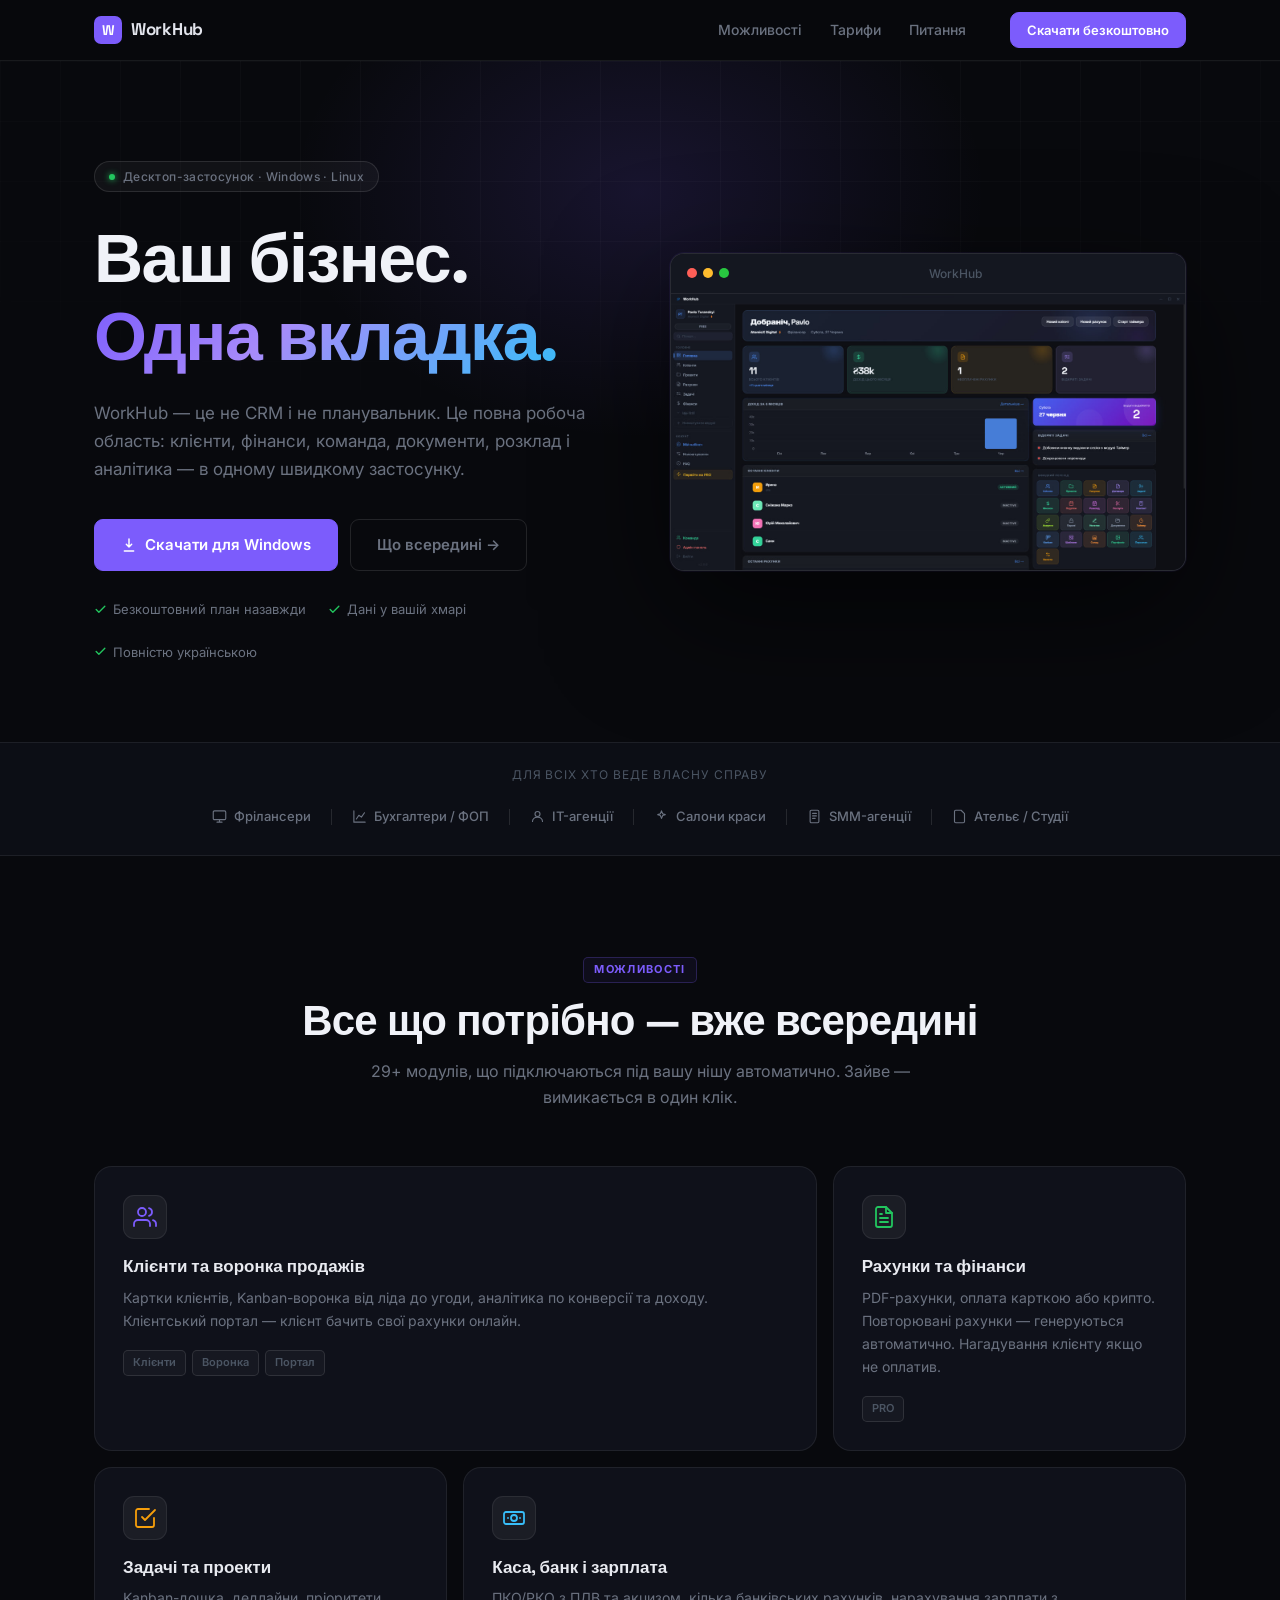
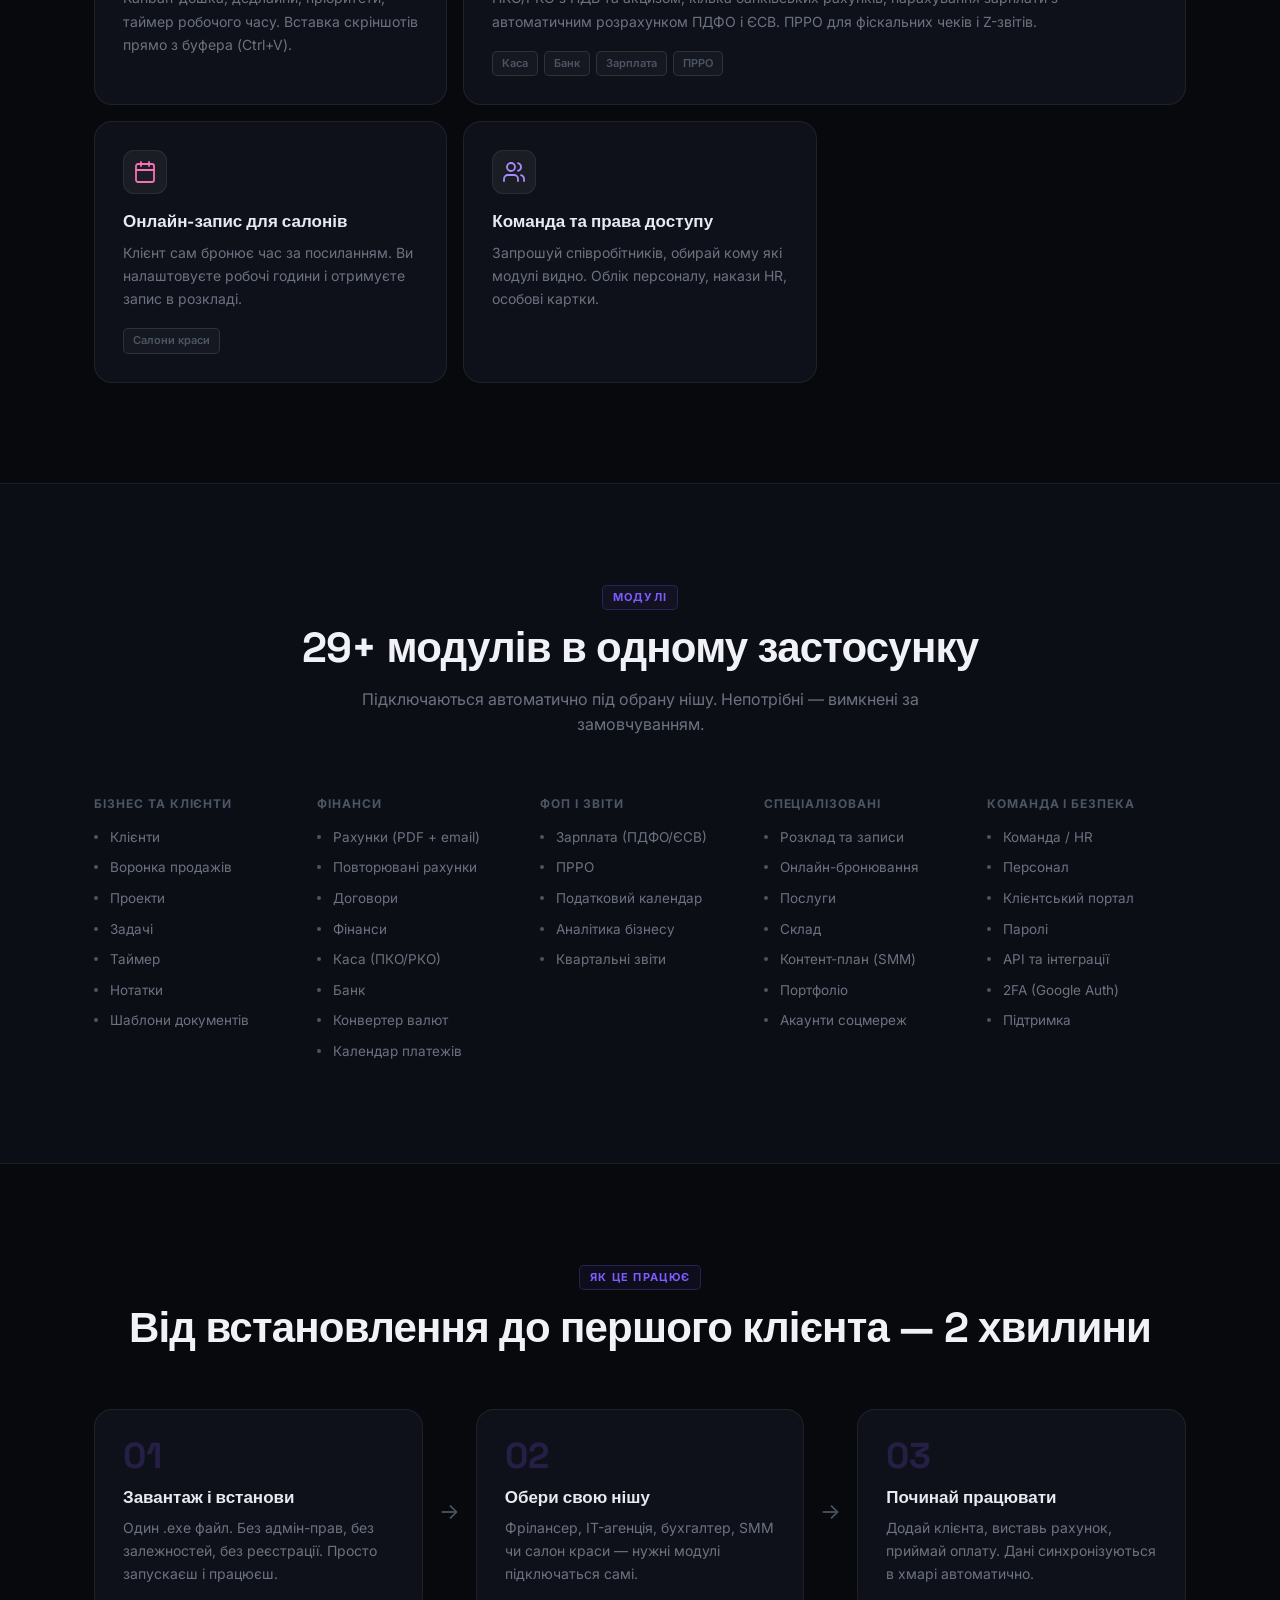
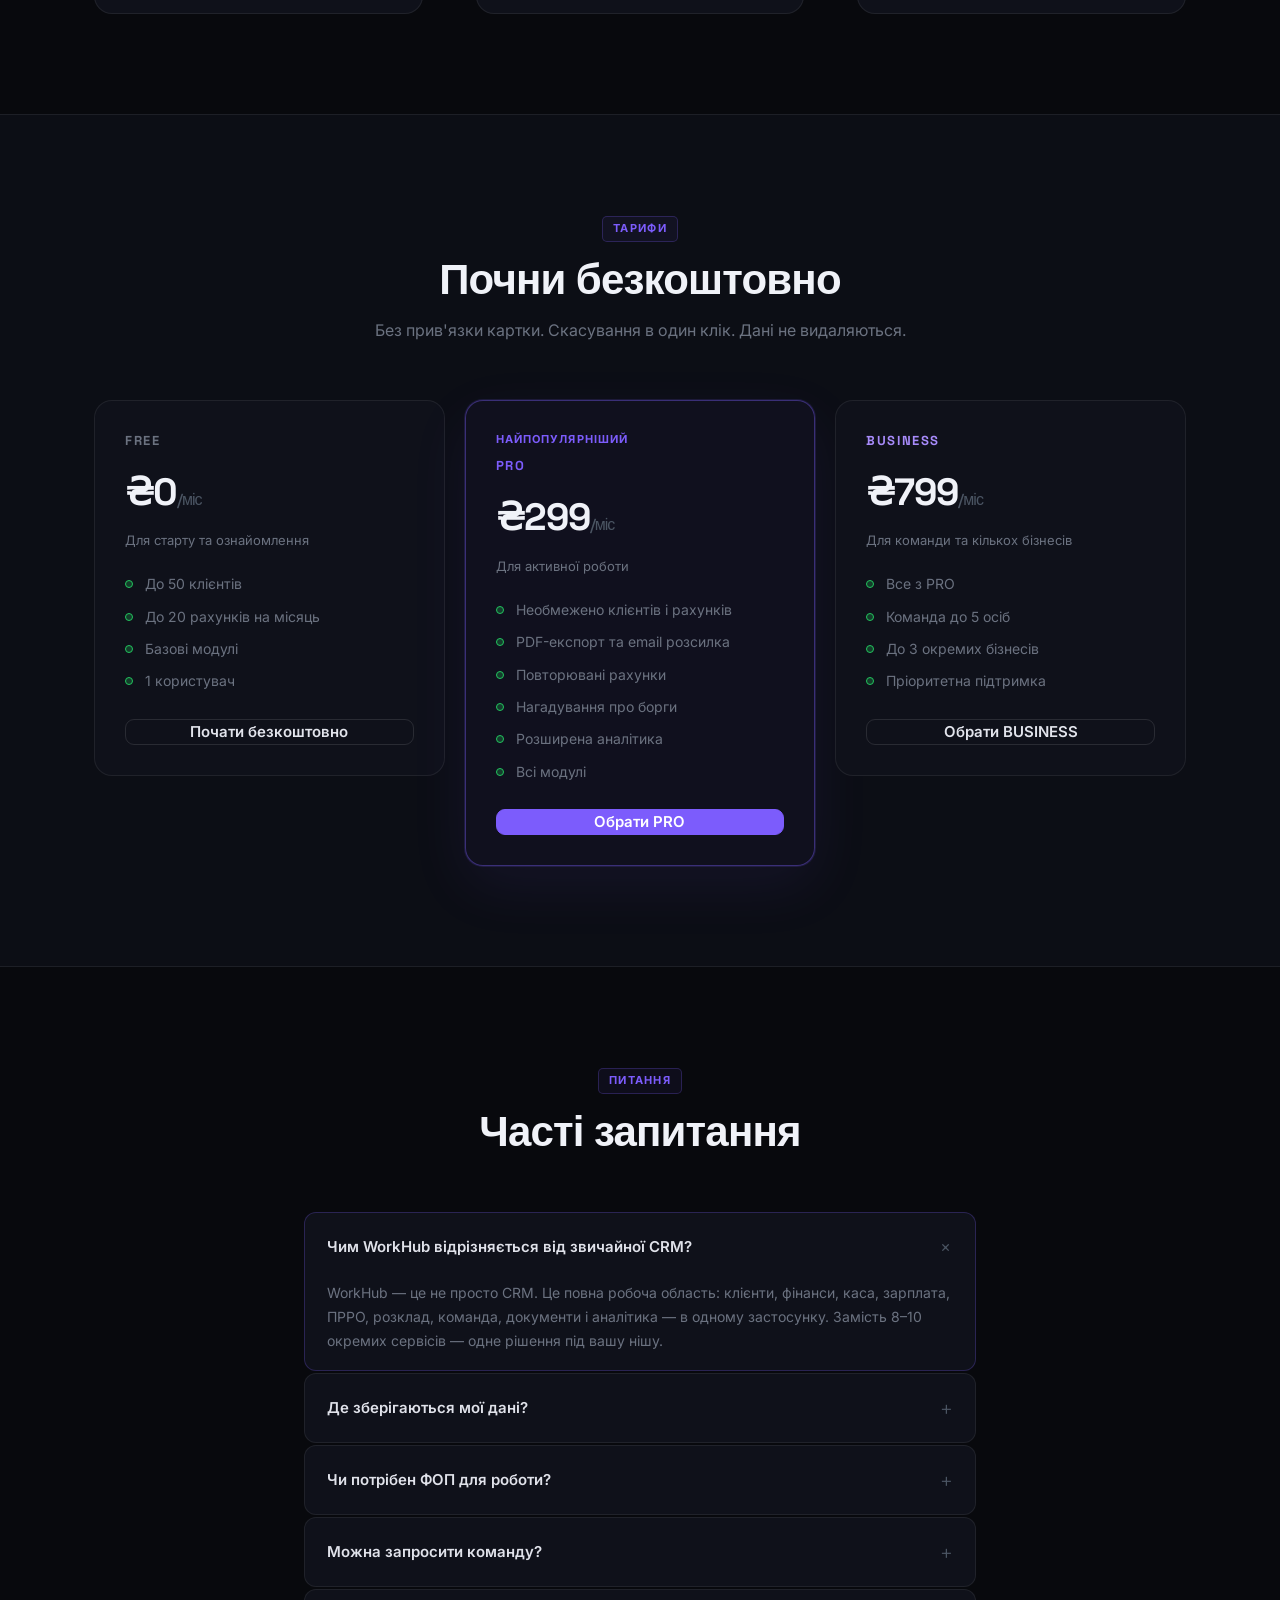
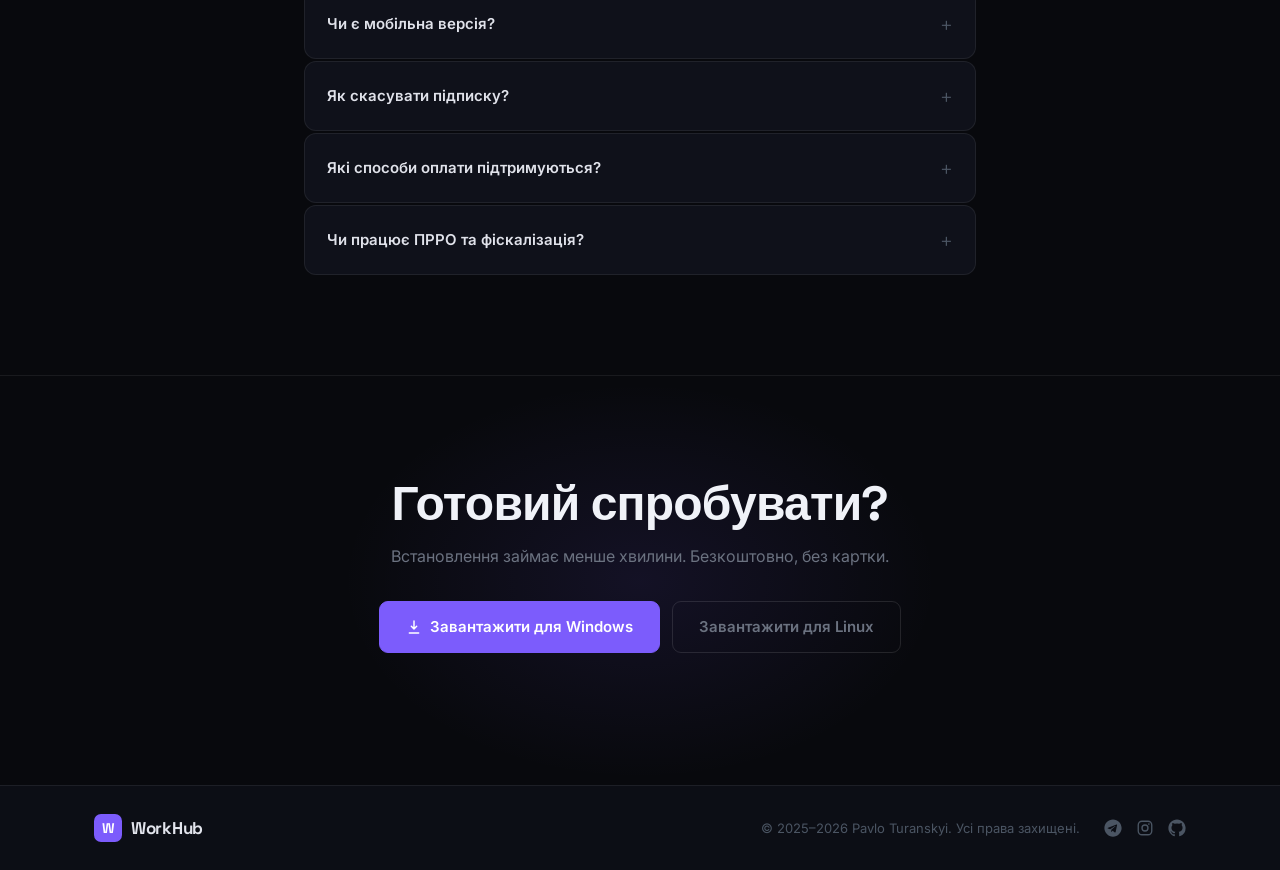
==== commit 3d2dc580: "Redesign: new workspace positioning + Linear-inspired UI - New headline: "Ваш бізнес. Одна вкладка."" ====
--- a/index.html
+++ b/index.html
@@ -3,459 +3,465 @@
 <head>
 <meta charset="UTF-8">
 <meta name="viewport" content="width=device-width, initial-scale=1.0">
-<title>WorkHub — CRM для малого бізнесу та фрілансерів</title>
-<meta name="description" content="WorkHub — десктопна CRM для фрілансерів, бухгалтерів, салонів краси та SMM. Клієнти, рахунки, задачі, каса, зарплата, ПРРО — все в одному застосунку.">
+<title>WorkHub — Робоча область для вашого бізнесу</title>
+<meta name="description" content="WorkHub — десктопний застосунок що замінює 10 окремих сервісів. Клієнти, фінанси, команда, документи, розклад — в одному місці. Для фрілансерів, агентств, ФОП і салонів.">
 <link rel="preconnect" href="https://fonts.googleapis.com">
 <link rel="preconnect" href="https://fonts.gstatic.com" crossorigin>
-<link href="https://fonts.googleapis.com/css2?family=Inter:wght@400;500;600;700;800&family=Space+Grotesk:wght@500;600;700;800&display=swap" rel="stylesheet">
+<link href="https://fonts.googleapis.com/css2?family=Inter:wght@400;500;600&family=Space+Grotesk:wght@500;600;700;800&display=swap" rel="stylesheet">
 <link rel="stylesheet" href="style.css">
-<link rel="icon" href="data:image/svg+xml,<svg xmlns=%22http://www.w3.org/2000/svg%22 viewBox=%220 0 100 100%22><rect width=%22100%22 height=%22100%22 rx=%2220%22 fill=%22%235B8DEF%22/><text x=%2250%22 y=%2268%22 font-size=%2260%22 text-anchor=%22middle%22 fill=%22white%22 font-family=%22sans-serif%22 font-weight=%22800%22>W</text></svg>">
+<link rel="icon" href="data:image/svg+xml,<svg xmlns=%22http://www.w3.org/2000/svg%22 viewBox=%220 0 100 100%22><rect width=%22100%22 height=%22100%22 rx=%2222%22 fill=%22%237C5CFC%22/><text x=%2250%22 y=%2268%22 font-size=%2260%22 text-anchor=%22middle%22 fill=%22white%22 font-family=%22sans-serif%22 font-weight=%22800%22>W</text></svg>">
 </head>
 <body>
 
-<!-- ───────── NAV ───────── -->
+<!-- ── NAV ── -->
 <header class="nav">
   <div class="container nav-inner">
-    <div class="brand"><span class="brand-icon">W</span>WorkHub</div>
+    <div class="brand">
+      <div class="brand-logo">W</div>
+      WorkHub
+    </div>
     <nav class="nav-links">
-      <a href="#features" data-nav="features">Можливості</a>
-      <a href="#pricing" data-nav="pricing">Тарифи</a>
-      <a href="#faq" data-nav="faq">Питання</a>
+      <a href="#features">Можливості</a>
+      <a href="#pricing">Тарифи</a>
+      <a href="#faq">Питання</a>
     </nav>
-    <a href="https://github.com/Pavlo554/workhub/releases/latest" id="dl-win-nav" class="btn btn-primary btn-sm">Скачати безкоштовно</a>
+    <a href="https://github.com/Pavlo554/workhub/releases/latest" class="btn btn-primary btn-sm" id="dl-win-nav">Скачати безкоштовно</a>
   </div>
 </header>
 
-<!-- ───────── HERO ───────── -->
+<!-- ── HERO ── -->
 <section class="hero">
-  <div class="hero-glow"></div>
+  <div class="hero-bg">
+    <div class="hero-glow"></div>
+    <div class="hero-grid"></div>
+  </div>
   <div class="container hero-inner">
-    <div class="hero-text">
-      <div class="badge"><span class="badge-dot"></span>Десктоп-застосунок · Windows / Linux</div>
-      <h1>Один застосунок<br>замість <span class="grad-text">десяти вкладок</span></h1>
+    <div class="hero-content">
+      <div class="hero-badge">
+        <span class="badge-dot"></span>
+        Десктоп-застосунок · Windows · Linux
+      </div>
+      <h1>
+        Ваш бізнес.<br>
+        <span class="grad-text">Одна вкладка.</span>
+      </h1>
       <p class="hero-sub">
-        CRM для фрілансерів, бухгалтерів, салонів краси та SMM-агенцій.
-        Клієнти, рахунки, задачі, каса, зарплата, ПРРО — усе в одному місці,
-        без хмарних обмежень і щомісячних сюрпризів.
+        WorkHub — це не CRM і не планувальник. Це повна робоча область: клієнти, фінанси, команда, документи, розклад і аналітика — в одному швидкому застосунку.
       </p>
       <div class="hero-actions">
-        <a href="https://github.com/Pavlo554/workhub/releases/latest" id="dl-win-hero" class="btn btn-primary btn-lg">
-          <svg width="18" height="18" viewBox="0 0 24 24" fill="none"><path d="M12 3v12m0 0l-4-4m4 4l4-4M5 21h14" stroke="white" stroke-width="2" stroke-linecap="round" stroke-linejoin="round"/></svg>
+        <a href="https://github.com/Pavlo554/workhub/releases/latest" class="btn btn-primary btn-lg" id="dl-win-hero">
+          <svg width="16" height="16" viewBox="0 0 24 24" fill="none" stroke="currentColor" stroke-width="2.2" stroke-linecap="round" stroke-linejoin="round"><path d="M12 3v12m0 0l-4-4m4 4l4-4M5 21h14"/></svg>
           Скачати для Windows
         </a>
-        <a href="#features" class="btn btn-ghost btn-lg">Подивитись можливості</a>
+        <a href="#features" class="btn btn-ghost btn-lg">Що всередині →</a>
       </div>
       <div class="hero-trust">
-        <span>✓ Безкоштовний план назавжди</span>
-        <span>✓ Дані локально + хмарний бекап</span>
-        <span>✓ Українською</span>
-      </div>
-    </div>
-
-    <div class="hero-mock">
+        <span><svg width="13" height="13" viewBox="0 0 24 24" fill="none" stroke="#22C55E" stroke-width="2.5" stroke-linecap="round" stroke-linejoin="round"><path d="M20 6L9 17l-5-5"/></svg> Безкоштовний план назавжди</span>
+        <span><svg width="13" height="13" viewBox="0 0 24 24" fill="none" stroke="#22C55E" stroke-width="2.5" stroke-linecap="round" stroke-linejoin="round"><path d="M20 6L9 17l-5-5"/></svg> Дані у вашій хмарі</span>
+        <span><svg width="13" height="13" viewBox="0 0 24 24" fill="none" stroke="#22C55E" stroke-width="2.5" stroke-linecap="round" stroke-linejoin="round"><path d="M20 6L9 17l-5-5"/></svg> Повністю українською</span>
+      </div>
+    </div>
+
+    <div class="hero-visual">
       <div class="mock-window">
-        <div class="mock-titlebar"><span></span><span></span><span></span></div>
-        <img class="mock-shot" src="photo_2026-06-28_00-09-20.jpg" alt="Дашборд WorkHub — клієнти, дохід, рахунки та задачі в одному вікні">
-      </div>
-    </div>
-  </div>
-</section>
-
-<!-- ───────── LOGOS / NICHES ───────── -->
-<section class="niches">
+        <div class="mock-bar">
+          <div class="mock-dots"><span></span><span></span><span></span></div>
+          <div class="mock-url">WorkHub</div>
+        </div>
+        <img src="photo_2026-06-28_00-09-20.jpg" alt="Дашборд WorkHub" class="mock-img">
+      </div>
+    </div>
+  </div>
+</section>
+
+<!-- ── NICHES ── -->
+<div class="niches-strip">
   <div class="container">
-    <p class="niches-label">Підходить для будь-якої справи</p>
+    <p class="niches-label">Для всіх хто веде власну справу</p>
     <div class="niches-row">
-      <div class="niche-pill"><svg width="15" height="15" viewBox="0 0 24 24" fill="none" stroke="currentColor" stroke-width="2" stroke-linecap="round" stroke-linejoin="round"><rect x="2" y="3" width="20" height="14" rx="2"/><path d="M2 17h20M8 21h8"/></svg>Фрілансери</div>
-      <div class="niche-pill"><svg width="15" height="15" viewBox="0 0 24 24" fill="none" stroke="currentColor" stroke-width="2" stroke-linecap="round" stroke-linejoin="round"><path d="M3 3v18h18"/><path d="M7 16l4-6 4 3 5-7"/></svg>Бухгалтери / ФОП</div>
-      <div class="niche-pill"><svg width="15" height="15" viewBox="0 0 24 24" fill="none" stroke="currentColor" stroke-width="2" stroke-linecap="round" stroke-linejoin="round"><rect x="5" y="2" width="14" height="20" rx="2"/><path d="M12 18h.01"/></svg>SMM / Маркетологи</div>
-      <div class="niche-pill"><svg width="15" height="15" viewBox="0 0 24 24" fill="none" stroke="currentColor" stroke-width="2" stroke-linecap="round" stroke-linejoin="round"><path d="M12 3l1.9 4.5L18 9l-4.1 1.5L12 15l-1.9-4.5L6 9l4.1-1.5z"/><path d="M19 14l.8 2 2 .8-2 .8-.8 2-.8-2-2-.8 2-.8z"/></svg>Салони краси</div>
-    </div>
-  </div>
-</section>
-
-<!-- ───────── FEATURES ───────── -->
+      <div class="niche">
+        <svg width="15" height="15" viewBox="0 0 24 24" fill="none" stroke="currentColor" stroke-width="1.8" stroke-linecap="round" stroke-linejoin="round"><rect x="2" y="3" width="20" height="14" rx="2"/><path d="M8 21h8M12 17v4"/></svg>
+        Фрілансери
+      </div>
+      <div class="niche-sep"></div>
+      <div class="niche">
+        <svg width="15" height="15" viewBox="0 0 24 24" fill="none" stroke="currentColor" stroke-width="1.8" stroke-linecap="round" stroke-linejoin="round"><path d="M3 3v18h18"/><path d="M7 16l4-6 4 3 5-7"/></svg>
+        Бухгалтери / ФОП
+      </div>
+      <div class="niche-sep"></div>
+      <div class="niche">
+        <svg width="15" height="15" viewBox="0 0 24 24" fill="none" stroke="currentColor" stroke-width="1.8" stroke-linecap="round" stroke-linejoin="round"><circle cx="12" cy="8" r="4"/><path d="M4 20c0-4 3.6-7 8-7s8 3 8 7"/></svg>
+        IT-агенції
+      </div>
+      <div class="niche-sep"></div>
+      <div class="niche">
+        <svg width="15" height="15" viewBox="0 0 24 24" fill="none" stroke="currentColor" stroke-width="1.8" stroke-linecap="round" stroke-linejoin="round"><path d="M12 3l1.9 4.5L18 9l-4.1 1.5L12 15l-1.9-4.5L6 9l4.1-1.5z"/></svg>
+        Салони краси
+      </div>
+      <div class="niche-sep"></div>
+      <div class="niche">
+        <svg width="15" height="15" viewBox="0 0 24 24" fill="none" stroke="currentColor" stroke-width="1.8" stroke-linecap="round" stroke-linejoin="round"><rect x="5" y="2" width="14" height="20" rx="2"/><path d="M9 7h6M9 11h6M9 15h4"/></svg>
+        SMM-агенції
+      </div>
+      <div class="niche-sep"></div>
+      <div class="niche">
+        <svg width="15" height="15" viewBox="0 0 24 24" fill="none" stroke="currentColor" stroke-width="1.8" stroke-linecap="round" stroke-linejoin="round"><path d="M14.5 2H6a2 2 0 0 0-2 2v16a2 2 0 0 0 2 2h12a2 2 0 0 0 2-2V7.5L14.5 2z"/></svg>
+        Ательє / Студії
+      </div>
+    </div>
+  </div>
+</div>
+
+<!-- ── FEATURES ── -->
 <section class="section" id="features">
   <div class="container">
     <div class="section-head">
       <div class="section-tag">МОЖЛИВОСТІ</div>
-      <h2>29 модулів — підключай тільки потрібні</h2>
-      <p class="section-sub">Не переплачуй за функції які не використовуєш. Обери модулі під свою нішу під час реєстрації.</p>
-    </div>
-
-    <div class="features-grid">
-      <div class="feature-card">
-        <div class="feature-icon" style="background:rgba(91,141,239,.12);color:#5B8DEF">
-          <svg width="22" height="22" viewBox="0 0 24 24" fill="none" stroke="currentColor" stroke-width="2" stroke-linecap="round" stroke-linejoin="round"><path d="M17 21v-2a4 4 0 0 0-4-4H5a4 4 0 0 0-4 4v2"/><circle cx="9" cy="7" r="4"/><path d="M23 21v-2a4 4 0 0 0-3-3.87"/><path d="M16 3.13a4 4 0 0 1 0 7.75"/></svg>
-        </div>
-        <h3>Клієнти та CRM</h3>
-        <p>Картки клієнтів, історія спілкування, джерела залучення, аналітика по доходу та конверсії.</p>
-      </div>
-      <div class="feature-card">
-        <div class="feature-icon" style="background:rgba(52,211,153,.12);color:#34D399">
-          <svg width="22" height="22" viewBox="0 0 24 24" fill="none" stroke="currentColor" stroke-width="2" stroke-linecap="round" stroke-linejoin="round"><path d="M14 2H6a2 2 0 0 0-2 2v16a2 2 0 0 0 2 2h12a2 2 0 0 0 2-2V8z"/><path d="M14 2v6h6"/><path d="M16 13H8"/><path d="M16 17H8"/><path d="M10 9H8"/></svg>
-        </div>
-        <h3>Рахунки та договори</h3>
-        <p>Генерація PDF, оплата карткою (AIFO), криптою чи переказом. Автоматичний облік оплачено/очікує.</p>
-      </div>
-      <div class="feature-card">
-        <div class="feature-icon" style="background:rgba(251,191,36,.12);color:#FBBF24">
-          <svg width="22" height="22" viewBox="0 0 24 24" fill="none" stroke="currentColor" stroke-width="2" stroke-linecap="round" stroke-linejoin="round"><path d="M9 11l3 3L22 4"/><path d="M21 12v7a2 2 0 0 1-2 2H5a2 2 0 0 1-2-2V5a2 2 0 0 1 2-2h11"/></svg>
-        </div>
-        <h3>Задачі та Kanban</h3>
-        <p>Пріоритети, дедлайни, прикріплення скріншотів прямо з буфера обміну (Ctrl+V).</p>
-      </div>
-      <div class="feature-card">
-        <div class="feature-icon" style="background:rgba(167,139,250,.12);color:#A78BFA">
-          <svg width="22" height="22" viewBox="0 0 24 24" fill="none" stroke="currentColor" stroke-width="2" stroke-linecap="round" stroke-linejoin="round"><rect x="2" y="6" width="20" height="12" rx="2"/><circle cx="12" cy="12" r="3"/><path d="M6 12h.01M18 12h.01"/></svg>
-        </div>
-        <h3>Каса, Банк, Зарплата</h3>
-        <p>ПКО/РКО з ПДВ та акцизом, кілька банківських рахунків, нарахування ЗП з автоматичним ПДФО/ЄСВ.</p>
-      </div>
-      <div class="feature-card">
-        <div class="feature-icon" style="background:rgba(244,114,182,.12);color:#F472B6">
-          <svg width="22" height="22" viewBox="0 0 24 24" fill="none" stroke="currentColor" stroke-width="2" stroke-linecap="round" stroke-linejoin="round"><path d="M4 2h11l5 5v13a2 2 0 0 1-2 2H4a2 2 0 0 1-2-2V4a2 2 0 0 1 2-2z"/><path d="M14.5 2v5h5"/><path d="M8 13h8M8 17h5"/></svg>
-        </div>
-        <h3>ПРРО та податки</h3>
-        <p>Фіскальні чеки, зміни, Z-звіти. Податковий календар з нагадуваннями та розрахунком ЄСВ/ВЗ.</p>
-      </div>
-      <div class="feature-card">
-        <div class="feature-icon" style="background:rgba(56,189,248,.12);color:#38BDF8">
-          <svg width="22" height="22" viewBox="0 0 24 24" fill="none" stroke="currentColor" stroke-width="2" stroke-linecap="round" stroke-linejoin="round"><path d="M16 21v-2a4 4 0 0 0-4-4H6a4 4 0 0 0-4 4v2"/><circle cx="9" cy="7" r="4"/><path d="M22 21v-2a4 4 0 0 0-3-3.87"/><path d="M16 3.13a4 4 0 0 1 0 7.75"/></svg>
-        </div>
-        <h3>Команда та права</h3>
-        <p>Запрошуй співробітників за кодом, налаштовуй кому які модулі видно. Особові картки, накази HR.</p>
-      </div>
-    </div>
-
-    <!-- Full module directory -->
-    <div class="all-modules">
-      <div class="all-modules-head">
-        <h3>Усе, що є в застосунку — 29+ модулів</h3>
-        <p>Підключаються автоматично під обрану нішу під час реєстрації. Зайве — вимикається в один клік.</p>
-      </div>
-      <div class="module-cats">
-
-        <div class="module-cat">
-          <div class="module-cat-title">CRM і продажі</div>
-          <div class="module-chips">
-            <span class="chip">Клієнти</span><span class="chip">Аналітика клієнтів</span>
-            <span class="chip">Проекти</span><span class="chip">Kanban-дошка</span>
-            <span class="chip">Задачі</span><span class="chip">Таймер</span>
-          </div>
-        </div>
-
-        <div class="module-cat">
-          <div class="module-cat-title">Фінанси</div>
-          <div class="module-chips">
-            <span class="chip">Рахунки</span><span class="chip">Договори</span>
-            <span class="chip">Фінанси (мультивалюта)</span><span class="chip">Каса</span>
-            <span class="chip">Банк</span><span class="chip">Конвертер валют</span>
-            <span class="chip">Календар платежів</span>
-          </div>
-        </div>
-
-        <div class="module-cat">
-          <div class="module-cat-title">ФОП і звітність</div>
-          <div class="module-chips">
-            <span class="chip">Зарплата (ПДФО/ЄСВ)</span><span class="chip">ПРРО</span>
-            <span class="chip">Податковий календар</span><span class="chip">Звіти</span>
-          </div>
-        </div>
-
-        <div class="module-cat">
-          <div class="module-cat-title">Під вашу нішу</div>
-          <div class="module-chips">
-            <span class="chip">Записи клієнтів</span><span class="chip">Послуги</span>
-            <span class="chip">Склад</span><span class="chip">Контент-план</span>
-            <span class="chip">Портфоліо</span><span class="chip">Акаунти соцмереж</span>
-          </div>
-        </div>
-
-        <div class="module-cat">
-          <div class="module-cat-title">Команда і безпека</div>
-          <div class="module-chips">
-            <span class="chip">Команда / запрошення</span><span class="chip">Персонал (HR)</span>
-            <span class="chip">Паролі</span><span class="chip">API та інтеграції</span>
-            <span class="chip">2FA (Google Authenticator)</span>
-          </div>
-        </div>
-
-        <div class="module-cat">
-          <div class="module-cat-title">Сервіс</div>
-          <div class="module-chips">
-            <span class="chip">Документи</span><span class="chip">Нотатки</span>
-            <span class="chip">Шаблони документів</span><span class="chip">Підтримка</span>
-            <span class="chip">FAQ</span>
-          </div>
-        </div>
-
-      </div>
-    </div>
-  </div>
-</section>
-
-<!-- ───────── HOW IT WORKS ───────── -->
-<section class="section section-alt">
+      <h2>Все що потрібно — вже всередині</h2>
+      <p class="section-sub">29+ модулів, що підключаються під вашу нішу автоматично. Зайве — вимикається в один клік.</p>
+    </div>
+
+    <div class="features-bento">
+
+      <div class="bento-card bento-wide">
+        <div class="bento-icon" style="color:#7C5CFC">
+          <svg width="24" height="24" viewBox="0 0 24 24" fill="none" stroke="currentColor" stroke-width="1.8" stroke-linecap="round" stroke-linejoin="round"><path d="M17 21v-2a4 4 0 0 0-4-4H5a4 4 0 0 0-4 4v2"/><circle cx="9" cy="7" r="4"/><path d="M23 21v-2a4 4 0 0 0-3-3.87"/><path d="M16 3.13a4 4 0 0 1 0 7.75"/></svg>
+        </div>
+        <h3>Клієнти та воронка продажів</h3>
+        <p>Картки клієнтів, Kanban-воронка від ліда до угоди, аналітика по конверсії та доходу. Клієнтський портал — клієнт бачить свої рахунки онлайн.</p>
+        <div class="bento-tags">
+          <span>Клієнти</span><span>Воронка</span><span>Портал</span>
+        </div>
+      </div>
+
+      <div class="bento-card">
+        <div class="bento-icon" style="color:#22C55E">
+          <svg width="24" height="24" viewBox="0 0 24 24" fill="none" stroke="currentColor" stroke-width="1.8" stroke-linecap="round" stroke-linejoin="round"><path d="M14 2H6a2 2 0 0 0-2 2v16a2 2 0 0 0 2 2h12a2 2 0 0 0 2-2V8z"/><path d="M14 2v6h6M16 13H8M16 17H8M10 9H8"/></svg>
+        </div>
+        <h3>Рахунки та фінанси</h3>
+        <p>PDF-рахунки, оплата карткою або крипто. Повторювані рахунки — генеруються автоматично. Нагадування клієнту якщо не оплатив.</p>
+        <div class="bento-tags"><span>PRO</span></div>
+      </div>
+
+      <div class="bento-card">
+        <div class="bento-icon" style="color:#F59E0B">
+          <svg width="24" height="24" viewBox="0 0 24 24" fill="none" stroke="currentColor" stroke-width="1.8" stroke-linecap="round" stroke-linejoin="round"><path d="M9 11l3 3L22 4"/><path d="M21 12v7a2 2 0 0 1-2 2H5a2 2 0 0 1-2-2V5a2 2 0 0 1 2-2h11"/></svg>
+        </div>
+        <h3>Задачі та проекти</h3>
+        <p>Kanban-дошка, дедлайни, пріоритети, таймер робочого часу. Вставка скріншотів прямо з буфера (Ctrl+V).</p>
+      </div>
+
+      <div class="bento-card bento-wide">
+        <div class="bento-icon" style="color:#38BDF8">
+          <svg width="24" height="24" viewBox="0 0 24 24" fill="none" stroke="currentColor" stroke-width="1.8" stroke-linecap="round" stroke-linejoin="round"><rect x="2" y="6" width="20" height="12" rx="2"/><circle cx="12" cy="12" r="3"/><path d="M6 12h.01M18 12h.01"/></svg>
+        </div>
+        <h3>Каса, банк і зарплата</h3>
+        <p>ПКО/РКО з ПДВ та акцизом, кілька банківських рахунків, нарахування зарплати з автоматичним розрахунком ПДФО і ЄСВ. ПРРО для фіскальних чеків і Z-звітів.</p>
+        <div class="bento-tags">
+          <span>Каса</span><span>Банк</span><span>Зарплата</span><span>ПРРО</span>
+        </div>
+      </div>
+
+      <div class="bento-card">
+        <div class="bento-icon" style="color:#F472B6">
+          <svg width="24" height="24" viewBox="0 0 24 24" fill="none" stroke="currentColor" stroke-width="1.8" stroke-linecap="round" stroke-linejoin="round"><rect x="3" y="4" width="18" height="18" rx="2"/><path d="M16 2v4M8 2v4M3 10h18"/></svg>
+        </div>
+        <h3>Онлайн-запис для салонів</h3>
+        <p>Клієнт сам бронює час за посиланням. Ви налаштовуєте робочі години і отримуєте запис в розкладі.</p>
+        <div class="bento-tags"><span>Салони краси</span></div>
+      </div>
+
+      <div class="bento-card">
+        <div class="bento-icon" style="color:#A78BFA">
+          <svg width="24" height="24" viewBox="0 0 24 24" fill="none" stroke="currentColor" stroke-width="1.8" stroke-linecap="round" stroke-linejoin="round"><path d="M16 21v-2a4 4 0 0 0-4-4H6a4 4 0 0 0-4 4v2"/><circle cx="9" cy="7" r="4"/><path d="M22 21v-2a4 4 0 0 0-3-3.87M16 3.13a4 4 0 0 1 0 7.75"/></svg>
+        </div>
+        <h3>Команда та права доступу</h3>
+        <p>Запрошуй співробітників, обирай кому які модулі видно. Облік персоналу, накази HR, особові картки.</p>
+      </div>
+
+    </div>
+  </div>
+</section>
+
+<!-- ── MODULE LIST ── -->
+<section class="section section-dim">
+  <div class="container">
+    <div class="section-head">
+      <div class="section-tag">МОДУЛІ</div>
+      <h2>29+ модулів в одному застосунку</h2>
+      <p class="section-sub">Підключаються автоматично під обрану нішу. Непотрібні — вимкнені за замовчуванням.</p>
+    </div>
+    <div class="module-grid">
+
+      <div class="module-col">
+        <div class="module-col-title">Бізнес та клієнти</div>
+        <ul>
+          <li>Клієнти</li>
+          <li>Воронка продажів</li>
+          <li>Проекти</li>
+          <li>Задачі</li>
+          <li>Таймер</li>
+          <li>Нотатки</li>
+          <li>Шаблони документів</li>
+        </ul>
+      </div>
+
+      <div class="module-col">
+        <div class="module-col-title">Фінанси</div>
+        <ul>
+          <li>Рахунки (PDF + email)</li>
+          <li>Повторювані рахунки</li>
+          <li>Договори</li>
+          <li>Фінанси</li>
+          <li>Каса (ПКО/РКО)</li>
+          <li>Банк</li>
+          <li>Конвертер валют</li>
+          <li>Календар платежів</li>
+        </ul>
+      </div>
+
+      <div class="module-col">
+        <div class="module-col-title">ФОП і звіти</div>
+        <ul>
+          <li>Зарплата (ПДФО/ЄСВ)</li>
+          <li>ПРРО</li>
+          <li>Податковий календар</li>
+          <li>Аналітика бізнесу</li>
+          <li>Квартальні звіти</li>
+        </ul>
+      </div>
+
+      <div class="module-col">
+        <div class="module-col-title">Спеціалізовані</div>
+        <ul>
+          <li>Розклад та записи</li>
+          <li>Онлайн-бронювання</li>
+          <li>Послуги</li>
+          <li>Склад</li>
+          <li>Контент-план (SMM)</li>
+          <li>Портфоліо</li>
+          <li>Акаунти соцмереж</li>
+        </ul>
+      </div>
+
+      <div class="module-col">
+        <div class="module-col-title">Команда і безпека</div>
+        <ul>
+          <li>Команда / HR</li>
+          <li>Персонал</li>
+          <li>Клієнтський портал</li>
+          <li>Паролі</li>
+          <li>API та інтеграції</li>
+          <li>2FA (Google Auth)</li>
+          <li>Підтримка</li>
+        </ul>
+      </div>
+
+    </div>
+  </div>
+</section>
+
+<!-- ── HOW IT WORKS ── -->
+<section class="section" id="how">
   <div class="container">
     <div class="section-head">
       <div class="section-tag">ЯК ЦЕ ПРАЦЮЄ</div>
       <h2>Від встановлення до першого клієнта — 2 хвилини</h2>
     </div>
-    <div class="steps">
-      <div class="step">
-        <div class="step-num">1</div>
+    <div class="steps-row">
+      <div class="step-item">
+        <div class="step-num">01</div>
         <h3>Завантаж і встанови</h3>
-        <p>Один .exe-файл для Windows або .AppImage для Linux. Без облікового запису admin, без залежностей.</p>
-      </div>
-      <div class="step">
-        <div class="step-num">2</div>
-        <h3>Обери нішу</h3>
-        <p>Фрілансер, бухгалтер, SMM чи салон краси — автоматично підʼєднаються потрібні модулі.</p>
-      </div>
-      <div class="step">
-        <div class="step-num">3</div>
-        <h3>Працюй</h3>
+        <p>Один .exe файл. Без адмін-прав, без залежностей, без реєстрації. Просто запускаєш і працюєш.</p>
+      </div>
+      <div class="step-arrow">→</div>
+      <div class="step-item">
+        <div class="step-num">02</div>
+        <h3>Обери свою нішу</h3>
+        <p>Фрілансер, IT-агенція, бухгалтер, SMM чи салон краси — нужні модулі підключаться самі.</p>
+      </div>
+      <div class="step-arrow">→</div>
+      <div class="step-item">
+        <div class="step-num">03</div>
+        <h3>Починай працювати</h3>
         <p>Додай клієнта, виставь рахунок, приймай оплату. Дані синхронізуються в хмарі автоматично.</p>
       </div>
     </div>
   </div>
 </section>
 
-<!-- ───────── PRICING ───────── -->
-<section class="section" id="pricing">
+<!-- ── PRICING ── -->
+<section class="section section-dim" id="pricing">
   <div class="container">
     <div class="section-head">
       <div class="section-tag">ТАРИФИ</div>
-      <h2>Почни безкоштовно, рости коли потрібно</h2>
-      <p class="section-sub">Без прив'язки картки. Скасування в один клік.</p>
-    </div>
-
-    <div class="pricing-grid">
+      <h2>Почни безкоштовно</h2>
+      <p class="section-sub">Без прив'язки картки. Скасування в один клік. Дані не видаляються.</p>
+    </div>
+
+    <div class="pricing-row">
+
       <div class="price-card">
-        <div class="price-name">FREE</div>
-        <div class="price-val">₴0<span>/міс</span></div>
+        <div class="price-tier">FREE</div>
+        <div class="price-amount">₴0<span>/міс</span></div>
+        <p class="price-desc">Для старту та ознайомлення</p>
         <ul class="price-list">
-          <li>✓ До 50 клієнтів</li>
-          <li>✓ До 20 рахунків/міс</li>
-          <li>✓ Базові модулі</li>
-          <li>✓ 1 користувач</li>
-        </ul>
-        <a href="#download" class="btn btn-ghost btn-block">Почати безкоштовно</a>
-      </div>
-
-      <div class="price-card price-card-featured">
-        <div class="price-badge">Популярний</div>
-        <div class="price-name" style="color:#5B8DEF">PRO</div>
-        <div class="price-val">₴299<span>/міс</span></div>
+          <li>До 50 клієнтів</li>
+          <li>До 20 рахунків на місяць</li>
+          <li>Базові модулі</li>
+          <li>1 користувач</li>
+        </ul>
+        <a href="https://github.com/Pavlo554/workhub/releases/latest" class="btn btn-outline btn-block">Почати безкоштовно</a>
+      </div>
+
+      <div class="price-card price-featured">
+        <div class="price-popular">Найпопулярніший</div>
+        <div class="price-tier" style="color:#7C5CFC">PRO</div>
+        <div class="price-amount">₴299<span>/міс</span></div>
+        <p class="price-desc">Для активної роботи</p>
         <ul class="price-list">
-          <li>✓ Необмежено клієнтів і рахунків</li>
-          <li>✓ PDF-експорт</li>
-          <li>✓ Розширена аналітика</li>
-          <li>✓ Усі модулі ніші</li>
-        </ul>
-        <a href="#download" class="btn btn-primary btn-block">Обрати PRO</a>
+          <li>Необмежено клієнтів і рахунків</li>
+          <li>PDF-експорт та email розсилка</li>
+          <li>Повторювані рахунки</li>
+          <li>Нагадування про борги</li>
+          <li>Розширена аналітика</li>
+          <li>Всі модулі</li>
+        </ul>
+        <a href="https://github.com/Pavlo554/workhub/releases/latest" class="btn btn-primary btn-block">Обрати PRO</a>
       </div>
 
       <div class="price-card">
-        <div class="price-name" style="color:#A78BFA">BUSINESS</div>
-        <div class="price-val">₴799<span>/міс</span></div>
+        <div class="price-tier" style="color:#A78BFA">BUSINESS</div>
+        <div class="price-amount">₴799<span>/міс</span></div>
+        <p class="price-desc">Для команди та кількох бізнесів</p>
         <ul class="price-list">
-          <li>✓ Усе з PRO</li>
-          <li>✓ Команда до 5 осіб</li>
-          <li>✓ До 3 окремих бізнесів</li>
-          <li>✓ Пріоритетна підтримка</li>
-        </ul>
-        <a href="#download" class="btn btn-ghost btn-block">Обрати BUSINESS</a>
-      </div>
-    </div>
-  </div>
-</section>
-
-<!-- ───────── FAQ ───────── -->
-<section class="section section-alt" id="faq">
+          <li>Все з PRO</li>
+          <li>Команда до 5 осіб</li>
+          <li>До 3 окремих бізнесів</li>
+          <li>Пріоритетна підтримка</li>
+        </ul>
+        <a href="https://github.com/Pavlo554/workhub/releases/latest" class="btn btn-outline btn-block">Обрати BUSINESS</a>
+      </div>
+
+    </div>
+  </div>
+</section>
+
+<!-- ── FAQ ── -->
+<section class="section" id="faq">
   <div class="container container-narrow">
     <div class="section-head">
       <div class="section-tag">ПИТАННЯ</div>
       <h2>Часті запитання</h2>
     </div>
-
     <div class="faq-list">
       <details class="faq-item" open>
-        <summary>Чи потрібен ФОП для роботи з WorkHub?</summary>
-        <p>Ні. WorkHub можна використовувати як фізособа — для оплати підписки доступні крипта чи Monobank-переказ без реєстрації бізнесу.</p>
+        <summary>Чим WorkHub відрізняється від звичайної CRM?</summary>
+        <p>WorkHub — це не просто CRM. Це повна робоча область: клієнти, фінанси, каса, зарплата, ПРРО, розклад, команда, документи і аналітика — в одному застосунку. Замість 8–10 окремих сервісів — одне рішення під вашу нішу.</p>
       </details>
       <details class="faq-item">
         <summary>Де зберігаються мої дані?</summary>
-        <p>Дані синхронізуються через Firebase з офлайн-кешем — застосунок працює навіть без інтернету і автоматично синхронізується при підключенні.</p>
+        <p>Дані синхронізуються через Firebase — вашу приватну хмару. Застосунок працює і офлайн, синхронізується при підключенні. Ви завжди контролюєте свої дані.</p>
+      </details>
+      <details class="faq-item">
+        <summary>Чи потрібен ФОП для роботи?</summary>
+        <p>Ні. WorkHub можна використовувати як фізособа. Для оплати підписки — картка, Monobank або криптовалюта.</p>
       </details>
       <details class="faq-item">
         <summary>Можна запросити команду?</summary>
-        <p>Так, на плані BUSINESS можна запросити до 5 співробітників за кодом запрошення і вибрати кожному, які модулі йому доступні.</p>
+        <p>Так, на плані BUSINESS — до 5 співробітників за кодом запрошення. Кожному налаштовуєте доступ до потрібних модулів.</p>
       </details>
       <details class="faq-item">
         <summary>Чи є мобільна версія?</summary>
-        <p>Зараз WorkHub — десктопний застосунок для Windows і Linux. Мобільна версія в планах розвитку.</p>
+        <p>Наразі WorkHub — десктопний застосунок для Windows і Linux. Мобільна версія в планах розвитку.</p>
       </details>
       <details class="faq-item">
         <summary>Як скасувати підписку?</summary>
-        <p>В будь-який момент в Налаштуваннях → Підписка. Дані не видаляються, акаунт просто переходить на FREE план.</p>
+        <p>В будь-який момент через Налаштування → Підписка. Акаунт переходить на FREE план, дані не видаляються.</p>
       </details>
       <details class="faq-item">
         <summary>Які способи оплати підтримуються?</summary>
-        <p>Картка через AIFO (миттєва активація), Monobank-банка та криптовалюта (USDT, BTC, ETH) — без прив'язки до конкретного банку чи країни.</p>
-      </details>
-      <details class="faq-item">
-        <summary>Чи можна вести облік у кількох валютах?</summary>
-        <p>Так, модуль "Фінанси" підтримує UAH, USD, EUR, GBP, PLN — суми автоматично конвертуються у гривню за курсом НБУ для звітності.</p>
-      </details>
-      <details class="faq-item">
-        <summary>Що буде, якщо перевищу ліміти FREE плану?</summary>
-        <p>Застосунок попередить про ліміт (наприклад, 50 клієнтів чи 20 рахунків/міс) і запропонує перейти на PRO. Нічого не видаляється і не блокується автоматично.</p>
-      </details>
-      <details class="faq-item">
-        <summary>Наскільки це безпечно для конфіденційних даних?</summary>
-        <p>Кожен користувач бачить лише свої дані (правила доступу Firebase), паролі та ключі зберігаються в захищених документах, є двофакторна автентифікація (2FA) для власника акаунту.</p>
+        <p>Картка через AIFO, Monobank-банка та криптовалюта (USDT, BTC, ETH).</p>
       </details>
       <details class="faq-item">
         <summary>Чи працює ПРРО та фіскалізація?</summary>
-        <p>Так, окремий модуль ПРРО для фіскальних чеків, змін та Z-звітів, плюс податковий календар з нагадуваннями про дедлайни ЄП, ЄСВ і ВЗ.</p>
-      </details>
-      <details class="faq-item">
-        <summary>Можна підключити власні інтеграції?</summary>
-        <p>Модуль "API та інтеграції" дозволяє підключити GitHub, OpenAI, Telegram-сповіщення та власні сервіси через API URL.</p>
-      </details>
-      <details class="faq-item">
-        <summary>Що якщо я не ФОП і не маю бізнесу — підійде застосунок?</summary>
-        <p>Так, ніша "Фрілансер" одразу дає лише потрібні модулі (клієнти, проекти, рахунки, задачі) без зайвої бухгалтерської складності.</p>
-      </details>
-      <details class="faq-item">
-        <summary>Куди звертатись з питаннями чи проблемою?</summary>
-        <p>Прямо в застосунку є модуль "Підтримка" з тікетами та розділ FAQ. Також можна написати в <a href="https://github.com/WorkHub-App" target="_blank" rel="noopener" style="color:var(--accent-blue)">GitHub WorkHub-App</a>.</p>
-      </details>
-    </div>
-  </div>
-</section>
-
-<!-- ───────── DOWNLOAD CTA ───────── -->
-<section class="cta" id="download">
+        <p>Так. Окремий модуль ПРРО для фіскальних чеків, змін та Z-звітів. Плюс податковий календар з автоматичними нагадуваннями про ЄП, ЄСВ і ВЗ.</p>
+      </details>
+    </div>
+  </div>
+</section>
+
+<!-- ── CTA ── -->
+<section class="cta-section">
+  <div class="cta-glow"></div>
   <div class="container cta-inner">
     <h2>Готовий спробувати?</h2>
-    <p>Завантаж WorkHub зараз — встановлення займає менше хвилини.</p>
-    <div class="hero-actions" style="justify-content:center">
-      <a href="https://github.com/Pavlo554/workhub/releases/latest" id="dl-win-cta" class="btn btn-primary btn-lg" rel="noopener">
-        <svg width="18" height="18" viewBox="0 0 24 24" fill="none" stroke="currentColor" stroke-width="2" stroke-linecap="round" stroke-linejoin="round"><rect x="3" y="3" width="8" height="8"/><rect x="13" y="3" width="8" height="8"/><rect x="3" y="13" width="8" height="8"/><rect x="13" y="13" width="8" height="8"/></svg>
-        <span id="dl-win-label">Завантажити для Windows</span>
+    <p>Встановлення займає менше хвилини. Безкоштовно, без картки.</p>
+    <div class="cta-actions">
+      <a href="https://github.com/Pavlo554/workhub/releases/latest" class="btn btn-primary btn-lg" id="dl-win-cta">
+        <svg width="16" height="16" viewBox="0 0 24 24" fill="none" stroke="currentColor" stroke-width="2.2" stroke-linecap="round" stroke-linejoin="round"><path d="M12 3v12m0 0l-4-4m4 4l4-4M5 21h14"/></svg>
+        Завантажити для Windows
       </a>
-      <a href="https://github.com/Pavlo554/workhub/releases/latest" id="dl-linux-cta" class="btn btn-ghost btn-lg" rel="noopener">
-        <svg width="18" height="18" viewBox="0 0 24 24" fill="none" stroke="currentColor" stroke-width="2" stroke-linecap="round" stroke-linejoin="round"><circle cx="12" cy="12" r="10"/><path d="M8 12a4 4 0 1 1 8 0c0 2-1.5 3-1.5 5"/><path d="M10.5 19h3"/></svg>
-        <span id="dl-linux-label">Завантажити для Linux</span>
+      <a href="https://github.com/Pavlo554/workhub/releases/latest" class="btn btn-ghost btn-lg" id="dl-linux-cta">
+        Завантажити для Linux
       </a>
     </div>
     <p class="cta-meta" id="dl-meta"></p>
   </div>
 </section>
 
-<!-- ───────── FOOTER ───────── -->
+<!-- ── FOOTER ── -->
 <footer class="footer">
   <div class="container footer-inner">
-    <div class="brand"><span class="brand-icon">W</span>WorkHub</div>
-    <p>© 2025–2026 Pavlo Turanskyi. Усі права захищені.</p>
-    <div class="footer-social">
-      <a href="https://t.me/workhubapp" target="_blank" rel="noopener" aria-label="Telegram" title="Telegram">
-        <svg width="19" height="19" viewBox="0 0 24 24" fill="currentColor"><path d="M12 .5C5.65.5.5 5.65.5 12s5.15 11.5 11.5 11.5S23.5 18.35 23.5 12 18.35.5 12 .5zm5.4 7.9l-1.9 9.05c-.14.64-.52.79-1.05.49l-2.9-2.14-1.4 1.35c-.16.16-.29.29-.59.29l.21-2.99 5.44-4.92c.24-.21-.05-.33-.36-.12l-6.73 4.24-2.9-.91c-.63-.2-.64-.63.13-.93l11.34-4.37c.52-.19.98.13.71 1.3z"/></svg>
+    <div class="brand">
+      <div class="brand-logo">W</div>
+      WorkHub
+    </div>
+    <p class="footer-copy">© 2025–2026 Pavlo Turanskyi. Усі права захищені.</p>
+    <div class="footer-links">
+      <a href="https://t.me/workhubapp" target="_blank" rel="noopener" title="Telegram">
+        <svg width="18" height="18" viewBox="0 0 24 24" fill="currentColor"><path d="M12 .5C5.65.5.5 5.65.5 12s5.15 11.5 11.5 11.5S23.5 18.35 23.5 12 18.35.5 12 .5zm5.4 7.9l-1.9 9.05c-.14.64-.52.79-1.05.49l-2.9-2.14-1.4 1.35c-.16.16-.29.29-.59.29l.21-2.99 5.44-4.92c.24-.21-.05-.33-.36-.12l-6.73 4.24-2.9-.91c-.63-.2-.64-.63.13-.93l11.34-4.37c.52-.19.98.13.71 1.3z"/></svg>
       </a>
-      <a href="https://www.instagram.com/workhub.apps/" target="_blank" rel="noopener" aria-label="Instagram" title="Instagram">
-        <svg width="19" height="19" viewBox="0 0 24 24" fill="none" stroke="currentColor" stroke-width="1.8"><rect x="3" y="3" width="18" height="18" rx="5"/><circle cx="12" cy="12" r="4"/><circle cx="17.2" cy="6.8" r="1.1" fill="currentColor" stroke="none"/></svg>
+      <a href="https://www.instagram.com/workhub.apps/" target="_blank" rel="noopener" title="Instagram">
+        <svg width="18" height="18" viewBox="0 0 24 24" fill="none" stroke="currentColor" stroke-width="1.8"><rect x="3" y="3" width="18" height="18" rx="5"/><circle cx="12" cy="12" r="4"/><circle cx="17.2" cy="6.8" r="1.1" fill="currentColor" stroke="none"/></svg>
       </a>
-      <a href="https://github.com/WorkHub-App" target="_blank" rel="noopener" aria-label="GitHub" title="GitHub">
-        <svg width="19" height="19" viewBox="0 0 24 24" fill="currentColor"><path d="M12 .5C5.65.5.5 5.65.5 12c0 5.08 3.29 9.39 7.86 10.91.57.1.78-.25.78-.55 0-.27-.01-1.17-.02-2.12-3.2.7-3.87-1.36-3.87-1.36-.53-1.33-1.28-1.68-1.28-1.68-1.05-.71.08-.7.08-.7 1.16.08 1.77 1.19 1.77 1.19 1.03 1.76 2.7 1.25 3.36.96.1-.74.4-1.25.72-1.54-2.56-.29-5.25-1.28-5.25-5.7 0-1.26.45-2.29 1.19-3.1-.12-.29-.52-1.46.11-3.05 0 0 .97-.31 3.18 1.18a11 11 0 0 1 5.79 0c2.21-1.49 3.18-1.18 3.18-1.18.63 1.59.23 2.76.11 3.05.74.81 1.19 1.84 1.19 3.1 0 4.43-2.7 5.41-5.27 5.69.42.36.78 1.07.78 2.16 0 1.56-.01 2.81-.01 3.19 0 .31.21.66.79.55A11.5 11.5 0 0 0 23.5 12C23.5 5.65 18.35.5 12 .5z"/></svg>
+      <a href="https://github.com/WorkHub-App" target="_blank" rel="noopener" title="GitHub">
+        <svg width="18" height="18" viewBox="0 0 24 24" fill="currentColor"><path d="M12 .5C5.65.5.5 5.65.5 12c0 5.08 3.29 9.39 7.86 10.91.57.1.78-.25.78-.55 0-.27-.01-1.17-.02-2.12-3.2.7-3.87-1.36-3.87-1.36-.53-1.33-1.28-1.68-1.28-1.68-1.05-.71.08-.7.08-.7 1.16.08 1.77 1.19 1.77 1.19 1.03 1.76 2.7 1.25 3.36.96.1-.74.4-1.25.72-1.54-2.56-.29-5.25-1.28-5.25-5.7 0-1.26.45-2.29 1.19-3.1-.12-.29-.52-1.46.11-3.05 0 0 .97-.31 3.18 1.18a11 11 0 0 1 5.79 0c2.21-1.49 3.18-1.18 3.18-1.18.63 1.59.23 2.76.11 3.05.74.81 1.19 1.84 1.19 3.1 0 4.43-2.7 5.41-5.27 5.69.42.36.78 1.07.78 2.16 0 1.56-.01 2.81-.01 3.19 0 .31.21.66.79.55A11.5 11.5 0 0 0 23.5 12C23.5 5.65 18.35.5 12 .5z"/></svg>
       </a>
     </div>
   </div>
 </footer>
 
 <script>
-// Плавна поява блоків при скролі — кожна картка в сітці отримує невелику
-// затримку відносно сусідів, щоб з'являлись каскадом, а не всі одночасно.
-(function setupScrollReveal() {
-  const targets = document.querySelectorAll(
-    '.section-head, .feature-card, .module-cat, .step, .price-card, .faq-item, .all-modules-head'
-  );
-  targets.forEach(el => el.classList.add('reveal'));
-
-  const groupIndex = new Map();
-  targets.forEach(el => {
-    const parent = el.parentElement;
-    const i = groupIndex.get(parent) || 0;
-    el.style.transitionDelay = `${Math.min(i * 70, 280)}ms`;
-    groupIndex.set(parent, i + 1);
+(function scrollReveal() {
+  const els = document.querySelectorAll('.section-head, .bento-card, .module-col, .step-item, .price-card, .faq-item');
+  els.forEach(el => el.classList.add('reveal'));
+  const map = new Map();
+  els.forEach(el => {
+    const p = el.parentElement, i = map.get(p) || 0;
+    el.style.transitionDelay = Math.min(i * 60, 240) + 'ms';
+    map.set(p, i + 1);
   });
-
-  const observer = new IntersectionObserver(entries => {
-    entries.forEach(entry => {
-      if (entry.isIntersecting) {
-        entry.target.classList.add('visible');
-        observer.unobserve(entry.target);
-      }
-    });
-  }, { threshold: 0.12, rootMargin: '0px 0px -40px 0px' });
-
-  targets.forEach(el => observer.observe(el));
+  const io = new IntersectionObserver(entries => {
+    entries.forEach(e => { if (e.isIntersecting) { e.target.classList.add('visible'); io.unobserve(e.target); } });
+  }, { threshold: 0.1, rootMargin: '0px 0px -40px 0px' });
+  els.forEach(el => io.observe(el));
 })();
 
-// Підсвічування активного пункту навігації відповідно до розділу в полі зору.
-(function setupScrollSpy() {
-  const navLinks = [...document.querySelectorAll('.nav-links a[data-nav]')];
-  if (!navLinks.length) return;
-  const sections = navLinks
-    .map(a => document.getElementById(a.dataset.nav))
-    .filter(Boolean);
-
-  const observer = new IntersectionObserver(entries => {
-    entries.forEach(entry => {
-      if (!entry.isIntersecting) return;
-      navLinks.forEach(a => a.classList.toggle('active', a.dataset.nav === entry.target.id));
-    });
-  }, { rootMargin: '-45% 0px -50% 0px' });
-
-  sections.forEach(s => observer.observe(s));
-})();
-
-// Завжди вказуємо на реальний .exe / .AppImage останнього релізу — без
-// проміжної сторінки GitHub. Якщо запит не вдався (немає інтернету, ліміт
-// API) — лишається посилання на releases/latest, яке користувач сам обере.
-(async function setupDirectDownloads() {
+(async function directDownloads() {
   try {
     const res = await fetch('https://api.github.com/repos/Pavlo554/workhub/releases/latest');
     if (!res.ok) return;
     const data = await res.json();
-    const assets = data.assets || [];
-    const exe = assets.find(a => /\.exe$/i.test(a.name));
-    const appImage = assets.find(a => /\.AppImage$/i.test(a.name));
-    const version = (data.tag_name || '').replace(/^v/, '');
-
-    if (exe) {
-      ['dl-win-nav', 'dl-win-hero', 'dl-win-cta'].forEach(id => {
-        const el = document.getElementById(id);
-        if (el) el.href = exe.browser_download_url;
-      });
-    }
-    if (appImage) {
-      const el = document.getElementById('dl-linux-cta');
-      if (el) el.href = appImage.browser_download_url;
-    }
-
-    const metaEl = document.getElementById('dl-meta');
-    if (metaEl && (exe || appImage) && version) {
-      const sizeMb = exe ? (exe.size / 1024 / 1024).toFixed(0) : null;
-      metaEl.textContent = `Версія ${version}${sizeMb ? ` · ${sizeMb} МБ` : ''} · безкоштовно`;
-    }
-  } catch {
-    // мовчки лишаємо посилання на сторінку релізів
-  }
+    const exe = data.assets?.find(a => /\.exe$/i.test(a.name));
+    const appImage = data.assets?.find(a => /\.AppImage$/i.test(a.name));
+    const v = (data.tag_name || '').replace(/^v/, '');
+    if (exe) ['dl-win-nav','dl-win-hero','dl-win-cta'].forEach(id => { const el = document.getElementById(id); if (el) el.href = exe.browser_download_url; });
+    if (appImage) { const el = document.getElementById('dl-linux-cta'); if (el) el.href = appImage.browser_download_url; }
+    const meta = document.getElementById('dl-meta');
+    if (meta && v) meta.textContent = `Версія ${v}${exe ? ' · ' + (exe.size/1024/1024).toFixed(0) + ' МБ' : ''} · безкоштовно`;
+  } catch {}
 })();
 </script>
-
 </body>
 </html>
--- a/style.css
+++ b/style.css
@@ -1,331 +1,407 @@
+/* WorkHub — Linear-inspired redesign */
+
+/* ── Reset & Base ── */
+*, *::before, *::after { box-sizing: border-box; margin: 0; padding: 0; }
+
 :root {
-  --bg-primary:    #0C0E13;
-  --bg-secondary:  #111420;
-  --bg-tertiary:   #181C28;
-  --bg-elevated:   #1E2335;
-  --bg-hover:      rgba(255,255,255,0.04);
-
-  --accent-blue:   #5B8DEF;
-  --accent-green:  #34D399;
-  --accent-yellow: #FBBF24;
-  --accent-red:    #F87171;
-  --accent-purple: #A78BFA;
-  --accent-pink:   #F472B6;
-
-  --accent-blue-dim:  rgba(91,141,239,0.14);
-  --accent-green-dim: rgba(52,211,153,0.14);
-
-  --text-primary:   #E9EEF8;
-  --text-secondary: #8B97B0;
-  --text-muted:     #5C6A85;
-
-  --border:        rgba(255,255,255,0.08);
-
-  --radius-sm: 8px;
-  --radius-md: 12px;
+  --bg:        #08090d;
+  --bg-dim:    #0c0e15;
+  --surface:   #0f111a;
+  --surface2:  #141720;
+  --border:    rgba(255,255,255,.07);
+  --border-md: rgba(255,255,255,.11);
+  --text:      #e2e4ec;
+  --text-muted:#6b7280;
+  --text-dim:  #4b5563;
+  --accent:    #7C5CFC;
+  --accent-h:  #6d4ef0;
+  --accent-glow: rgba(124,92,252,.18);
+  --green:     #22C55E;
+  --radius:    12px;
   --radius-lg: 18px;
-  --radius-xl: 24px;
-
-  --font-display: 'Space Grotesk', sans-serif;
-  --font-body:    'Inter', sans-serif;
-}
-
-* { margin: 0; padding: 0; box-sizing: border-box; }
+}
 
 html { scroll-behavior: smooth; }
 
 body {
-  background: var(--bg-primary);
-  color: var(--text-primary);
-  font-family: var(--font-body);
-  line-height: 1.5;
+  font-family: 'Inter', system-ui, sans-serif;
+  background: var(--bg);
+  color: var(--text);
+  font-size: 15px;
+  line-height: 1.6;
   -webkit-font-smoothing: antialiased;
 }
 
-.container {
-  max-width: 1180px;
-  margin: 0 auto;
-  padding: 0 24px;
-}
-.container-narrow { max-width: 760px; }
-
-h1, h2, h3 { font-family: var(--font-display); font-weight: 700; letter-spacing: -0.02em; }
-
-a { color: inherit; text-decoration: none; }
+h1,h2,h3,h4 { font-family: 'Space Grotesk', sans-serif; line-height: 1.15; }
+
+a { text-decoration: none; color: inherit; }
+
+img { display: block; max-width: 100%; }
+
+.container { max-width: 1140px; margin: 0 auto; padding: 0 24px; }
+.container-narrow { max-width: 720px; }
 
 /* ── Buttons ── */
 .btn {
-  display: inline-flex; align-items: center; justify-content: center; gap: 8px;
-  font-family: var(--font-body); font-weight: 600;
-  border-radius: var(--radius-md);
-  cursor: pointer; transition: all 0.18s ease; border: none;
-  white-space: nowrap;
-}
-.btn-sm { padding: 9px 16px; font-size: 13px; border-radius: var(--radius-sm); }
-.btn-lg { padding: 15px 26px; font-size: 15px; }
-.btn-block { width: 100%; padding: 13px; font-size: 14px; }
+  display: inline-flex; align-items: center; justify-content: center;
+  gap: 8px; border-radius: 9px; font-weight: 600;
+  cursor: pointer; transition: all .18s; border: 1px solid transparent;
+  font-family: 'Inter', sans-serif; white-space: nowrap;
+}
+.btn-sm  { padding: 7px 16px; font-size: 13px; }
+.btn-lg  { padding: 13px 26px; font-size: 15px; }
+.btn-block { width: 100%; }
 
 .btn-primary {
-  background: linear-gradient(135deg, #5B8DEF, #7C6CF5);
-  color: #fff;
-  box-shadow: 0 6px 20px rgba(91,141,239,0.35);
-}
-.btn-primary:hover { transform: translateY(-1px); box-shadow: 0 8px 26px rgba(91,141,239,0.45); }
-
+  background: var(--accent); color: #fff; border-color: var(--accent);
+}
+.btn-primary:hover {
+  background: var(--accent-h); border-color: var(--accent-h);
+  box-shadow: 0 0 24px var(--accent-glow);
+}
 .btn-ghost {
-  background: var(--bg-elevated);
-  border: 1px solid var(--border);
-  color: var(--text-primary);
-}
-.btn-ghost:hover { background: var(--bg-hover); border-color: rgba(255,255,255,0.15); }
+  background: transparent; color: var(--text-muted); border-color: var(--border-md);
+}
+.btn-ghost:hover { color: var(--text); border-color: rgba(255,255,255,.22); background: rgba(255,255,255,.04); }
+
+.btn-outline {
+  background: transparent; color: var(--text); border-color: var(--border-md);
+}
+.btn-outline:hover { border-color: rgba(255,255,255,.25); background: rgba(255,255,255,.04); }
 
 /* ── Nav ── */
 .nav {
   position: sticky; top: 0; z-index: 100;
-  background: rgba(12,14,19,0.78);
-  backdrop-filter: blur(14px);
   border-bottom: 1px solid var(--border);
+  background: rgba(8,9,13,.85);
+  backdrop-filter: blur(18px);
+  -webkit-backdrop-filter: blur(18px);
 }
 .nav-inner {
-  display: flex; align-items: center; justify-content: space-between;
-  height: 68px;
+  display: flex; align-items: center; gap: 32px;
+  height: 60px;
 }
 .brand {
   display: flex; align-items: center; gap: 9px;
-  font-family: var(--font-display); font-weight: 700; font-size: 18px;
-}
-.brand-icon {
-  width: 30px; height: 30px; border-radius: 8px;
-  background: linear-gradient(135deg, #5B8DEF, #7C6CF5);
+  font-family: 'Space Grotesk', sans-serif; font-weight: 800;
+  font-size: 17px; letter-spacing: -.3px;
+}
+.brand-logo {
+  width: 28px; height: 28px; border-radius: 7px; flex-shrink: 0;
+  background: var(--accent); display: flex; align-items: center;
+  justify-content: center; font-size: 14px; font-weight: 900;
+  color: #fff; font-family: 'Space Grotesk', sans-serif;
+}
+.nav-links {
+  display: flex; gap: 4px; margin-left: auto;
+}
+.nav-links a {
+  color: var(--text-muted); font-size: 14px; font-weight: 500;
+  padding: 6px 12px; border-radius: 7px; transition: all .15s;
+}
+.nav-links a:hover, .nav-links a.active { color: var(--text); background: rgba(255,255,255,.05); }
+
+/* ── Hero ── */
+.hero {
+  position: relative; overflow: hidden;
+  padding: 100px 0 80px;
+}
+.hero-bg { position: absolute; inset: 0; pointer-events: none; }
+.hero-glow {
+  position: absolute; top: -120px; left: 50%; transform: translateX(-50%);
+  width: 700px; height: 500px;
+  background: radial-gradient(ellipse at center, rgba(124,92,252,.14) 0%, transparent 70%);
+}
+.hero-grid {
+  position: absolute; inset: 0;
+  background-image:
+    linear-gradient(rgba(255,255,255,.025) 1px, transparent 1px),
+    linear-gradient(90deg, rgba(255,255,255,.025) 1px, transparent 1px);
+  background-size: 60px 60px;
+  mask-image: radial-gradient(ellipse 80% 60% at 50% 0%, black 40%, transparent 100%);
+  -webkit-mask-image: radial-gradient(ellipse 80% 60% at 50% 0%, black 40%, transparent 100%);
+}
+
+.hero-inner {
+  position: relative; display: flex; align-items: center;
+  gap: 60px;
+}
+.hero-content { flex: 1; min-width: 0; }
+
+.hero-badge {
+  display: inline-flex; align-items: center; gap: 8px;
+  padding: 5px 14px; border-radius: 999px;
+  border: 1px solid var(--border-md);
+  background: rgba(255,255,255,.04);
+  font-size: 12px; font-weight: 500;
+  color: var(--text-muted); margin-bottom: 28px;
+  letter-spacing: .03em;
+}
+.badge-dot {
+  width: 6px; height: 6px; border-radius: 50%;
+  background: var(--green);
+  box-shadow: 0 0 6px var(--green);
+  animation: pulse 2s ease-in-out infinite;
+}
+@keyframes pulse { 0%,100%{opacity:1}50%{opacity:.5} }
+
+h1 {
+  font-size: clamp(42px, 6vw, 68px); font-weight: 800;
+  letter-spacing: -1.5px; color: #f0f2f8;
+  margin-bottom: 22px;
+}
+.grad-text {
+  background: linear-gradient(135deg, #7C5CFC 0%, #A78BFA 40%, #38BDF8 100%);
+  -webkit-background-clip: text; -webkit-text-fill-color: transparent;
+  background-clip: text;
+}
+.hero-sub {
+  font-size: 17px; color: var(--text-muted); line-height: 1.65;
+  max-width: 520px; margin-bottom: 36px;
+}
+.hero-actions { display: flex; gap: 12px; flex-wrap: wrap; margin-bottom: 28px; }
+.hero-trust {
+  display: flex; gap: 22px; flex-wrap: wrap;
+  font-size: 13px; color: var(--text-muted);
+}
+.hero-trust span { display: flex; align-items: center; gap: 6px; }
+
+.hero-visual { flex: 1; min-width: 0; }
+.mock-window {
+  border-radius: 14px; overflow: hidden;
+  border: 1px solid var(--border-md);
+  background: var(--surface);
+  box-shadow: 0 40px 120px rgba(0,0,0,.6), 0 0 0 1px rgba(124,92,252,.08);
+}
+.mock-bar {
+  display: flex; align-items: center; gap: 12px;
+  padding: 10px 16px; background: var(--surface2);
+  border-bottom: 1px solid var(--border);
+}
+.mock-dots { display: flex; gap: 6px; }
+.mock-dots span { width: 10px; height: 10px; border-radius: 50%; }
+.mock-dots span:nth-child(1){background:#ff5f57}
+.mock-dots span:nth-child(2){background:#febc2e}
+.mock-dots span:nth-child(3){background:#28c840}
+.mock-url { font-size: 12px; color: var(--text-dim); font-weight: 500; margin: 0 auto; }
+.mock-img { width: 100%; display: block; }
+
+/* ── Niches strip ── */
+.niches-strip {
+  border-top: 1px solid var(--border);
+  border-bottom: 1px solid var(--border);
+  padding: 22px 0;
+  background: var(--bg-dim);
+}
+.niches-label { text-align: center; font-size: 12px; color: var(--text-dim); letter-spacing: .08em; text-transform: uppercase; margin-bottom: 16px; }
+.niches-row { display: flex; align-items: center; justify-content: center; flex-wrap: wrap; }
+.niche {
+  display: flex; align-items: center; gap: 7px; padding: 6px 20px;
+  font-size: 13px; font-weight: 500; color: var(--text-muted);
+  transition: color .15s;
+}
+.niche:hover { color: var(--text); }
+.niche-sep { width: 1px; height: 16px; background: var(--border-md); }
+
+/* ── Section ── */
+.section { padding: 100px 0; }
+.section-dim { background: var(--bg-dim); border-top: 1px solid var(--border); border-bottom: 1px solid var(--border); }
+
+.section-head { text-align: center; margin-bottom: 56px; }
+.section-tag {
+  display: inline-block; font-size: 11px; font-weight: 700;
+  letter-spacing: .12em; color: var(--accent); text-transform: uppercase;
+  margin-bottom: 14px; padding: 3px 10px;
+  border: 1px solid rgba(124,92,252,.25); border-radius: 5px;
+  background: rgba(124,92,252,.06);
+}
+.section-head h2 {
+  font-size: clamp(28px, 4vw, 42px); font-weight: 800;
+  letter-spacing: -.8px; color: #f0f2f8; margin-bottom: 14px;
+}
+.section-sub { font-size: 16px; color: var(--text-muted); max-width: 560px; margin: 0 auto; }
+
+/* ── Bento grid ── */
+.features-bento {
+  display: grid;
+  grid-template-columns: repeat(3, 1fr);
+  gap: 16px;
+}
+.bento-card {
+  background: var(--surface); border: 1px solid var(--border);
+  border-radius: var(--radius-lg); padding: 28px;
+  transition: border-color .2s, box-shadow .2s;
+}
+.bento-card:hover { border-color: var(--border-md); box-shadow: 0 8px 40px rgba(0,0,0,.3); }
+.bento-wide { grid-column: span 2; }
+
+.bento-icon {
+  width: 44px; height: 44px; border-radius: 11px;
+  background: rgba(255,255,255,.05); border: 1px solid var(--border);
   display: flex; align-items: center; justify-content: center;
-  font-size: 15px; font-weight: 800; color: #fff;
-}
-.nav-links { display: flex; gap: 28px; }
-.nav-links a { font-size: 14px; font-weight: 500; color: var(--text-secondary); transition: color 0.15s; }
-.nav-links a:hover { color: var(--text-primary); }
-
-/* ── Hero ── */
-.hero { position: relative; padding: 80px 0 60px; overflow: hidden; }
-.hero-glow {
-  position: absolute; top: -200px; left: 50%; transform: translateX(-50%);
-  width: 900px; height: 600px;
-  background: radial-gradient(circle, rgba(91,141,239,0.18), transparent 70%);
+  margin-bottom: 18px;
+}
+.bento-card h3 { font-size: 17px; font-weight: 700; color: #e8eaf0; margin-bottom: 9px; }
+.bento-card p { font-size: 14px; color: var(--text-muted); line-height: 1.65; }
+.bento-tags { display: flex; gap: 6px; flex-wrap: wrap; margin-top: 18px; }
+.bento-tags span {
+  font-size: 11px; font-weight: 600; padding: 3px 9px;
+  border-radius: 5px; border: 1px solid var(--border-md);
+  color: var(--text-dim); background: rgba(255,255,255,.03);
+}
+
+/* ── Module grid ── */
+.module-grid {
+  display: grid; grid-template-columns: repeat(5, 1fr); gap: 24px;
+}
+.module-col-title {
+  font-size: 12px; font-weight: 700; text-transform: uppercase;
+  letter-spacing: .08em; color: var(--text-dim); margin-bottom: 14px;
+}
+.module-col ul { list-style: none; display: flex; flex-direction: column; gap: 9px; }
+.module-col li {
+  font-size: 13.5px; color: var(--text-muted); padding-left: 16px;
+  position: relative;
+}
+.module-col li::before {
+  content: ''; position: absolute; left: 0; top: 8px;
+  width: 4px; height: 4px; border-radius: 50%;
+  background: var(--text-dim);
+}
+
+/* ── Steps ── */
+.steps-row {
+  display: flex; align-items: flex-start;
+}
+.step-item {
+  flex: 1; padding: 28px;
+  border: 1px solid var(--border); border-radius: var(--radius-lg);
+  background: var(--surface);
+}
+.step-arrow {
+  font-size: 22px; color: var(--text-dim); padding: 0 16px; align-self: center; flex-shrink: 0;
+}
+.step-num {
+  font-family: 'Space Grotesk', sans-serif; font-size: 36px; font-weight: 800;
+  color: rgba(124,92,252,.2); margin-bottom: 14px; line-height: 1;
+}
+.step-item h3 { font-size: 17px; font-weight: 700; color: #e8eaf0; margin-bottom: 9px; }
+.step-item p { font-size: 14px; color: var(--text-muted); line-height: 1.65; }
+
+/* ── Pricing ── */
+.pricing-row {
+  display: grid; grid-template-columns: repeat(3, 1fr); gap: 20px;
+  align-items: start;
+}
+.price-card {
+  border: 1px solid var(--border); border-radius: var(--radius-lg);
+  padding: 30px; background: var(--surface);
+}
+.price-featured {
+  border-color: rgba(124,92,252,.4);
+  background: rgba(124,92,252,.04);
+  box-shadow: 0 0 0 1px rgba(124,92,252,.15), 0 20px 60px rgba(124,92,252,.08);
+}
+.price-popular {
+  font-size: 11px; font-weight: 700; color: var(--accent); text-transform: uppercase;
+  letter-spacing: .1em; margin-bottom: 8px;
+}
+.price-tier { font-family: 'Space Grotesk', sans-serif; font-size: 13px; font-weight: 800; letter-spacing: .12em; color: var(--text-muted); margin-bottom: 10px; }
+.price-amount { font-family: 'Space Grotesk', sans-serif; font-size: 38px; font-weight: 800; color: #f0f2f8; margin-bottom: 8px; letter-spacing: -1px; }
+.price-amount span { font-size: 16px; font-weight: 500; color: var(--text-dim); }
+.price-desc { font-size: 13px; color: var(--text-muted); margin-bottom: 22px; }
+.price-list { list-style: none; display: flex; flex-direction: column; gap: 10px; margin-bottom: 26px; }
+.price-list li {
+  font-size: 14px; color: var(--text-muted); padding-left: 20px; position: relative;
+}
+.price-list li::before {
+  content: ''; position: absolute; left: 0; top: 7px;
+  width: 8px; height: 8px; border-radius: 50%;
+  background: rgba(34,197,94,.25); border: 1.5px solid var(--green);
+}
+
+/* ── FAQ ── */
+.faq-list { display: flex; flex-direction: column; gap: 2px; }
+.faq-item {
+  border-radius: var(--radius);
+  border: 1px solid var(--border); background: var(--surface);
+  overflow: hidden; transition: border-color .15s;
+}
+.faq-item:hover { border-color: var(--border-md); }
+.faq-item[open] { border-color: rgba(124,92,252,.25); }
+.faq-item summary {
+  padding: 18px 22px; cursor: pointer;
+  font-size: 15px; font-weight: 600; color: #e0e2ea;
+  list-style: none; display: flex; justify-content: space-between; align-items: center;
+  user-select: none;
+}
+.faq-item summary::-webkit-details-marker { display: none; }
+.faq-item summary::after {
+  content: '+'; font-size: 20px; font-weight: 300; color: var(--text-dim);
+  transition: transform .2s; flex-shrink: 0; margin-left: 16px;
+}
+.faq-item[open] summary::after { transform: rotate(45deg); }
+.faq-item p {
+  padding: 0 22px 18px; font-size: 14px; color: var(--text-muted); line-height: 1.7;
+}
+
+/* ── CTA ── */
+.cta-section {
+  position: relative; overflow: hidden;
+  padding: 100px 0;
+  border-top: 1px solid var(--border);
+}
+.cta-glow {
+  position: absolute; top: 50%; left: 50%; transform: translate(-50%,-50%);
+  width: 600px; height: 400px;
+  background: radial-gradient(ellipse, rgba(124,92,252,.1) 0%, transparent 70%);
   pointer-events: none;
 }
-.hero-inner {
-  position: relative; display: grid;
-  grid-template-columns: 1fr 1fr; gap: 50px; align-items: center;
-}
-.badge {
-  display: inline-flex; align-items: center; gap: 8px;
-  background: var(--bg-elevated); border: 1px solid var(--border);
-  padding: 7px 14px; border-radius: 999px;
-  font-size: 12.5px; font-weight: 600; color: var(--text-secondary);
-  margin-bottom: 22px;
-}
-.badge-dot {
-  width: 7px; height: 7px; border-radius: 50%;
-  background: var(--accent-green); flex-shrink: 0;
-  box-shadow: 0 0 0 0 rgba(52,211,153,0.6);
-  animation: pulse-dot 2s infinite;
-}
-@keyframes pulse-dot {
-  0%   { box-shadow: 0 0 0 0 rgba(52,211,153,0.5); }
-  70%  { box-shadow: 0 0 0 6px rgba(52,211,153,0); }
-  100% { box-shadow: 0 0 0 0 rgba(52,211,153,0); }
-}
-.hero-text h1 { font-size: 44px; line-height: 1.12; margin-bottom: 20px; }
-.grad-text {
-  background: linear-gradient(135deg, #5B8DEF, #A78BFA);
-  -webkit-background-clip: text; background-clip: text; color: transparent;
-}
-.hero-sub { font-size: 16px; color: var(--text-secondary); max-width: 480px; margin-bottom: 30px; }
-.hero-actions { display: flex; gap: 14px; flex-wrap: wrap; }
-.hero-trust { display: flex; gap: 18px; flex-wrap: wrap; margin-top: 26px; }
-.hero-trust span { font-size: 12.5px; color: var(--text-muted); font-weight: 500; }
-
-/* ── Hero mock window ── */
-.hero-mock { position: relative; }
-.mock-window {
-  background: var(--bg-secondary);
-  border: 1px solid var(--border);
-  border-radius: var(--radius-lg);
-  box-shadow: 0 30px 80px rgba(0,0,0,0.55), 0 0 0 1px rgba(91,141,239,0.08);
-  overflow: hidden;
-  transform: perspective(1000px) rotateY(-4deg) rotateX(2deg);
-  transition: transform .4s ease, box-shadow .4s ease;
-}
-.mock-window:hover {
-  transform: perspective(1000px) rotateY(0deg) rotateX(0deg) translateY(-4px);
-  box-shadow: 0 40px 90px rgba(0,0,0,0.6), 0 0 0 1px rgba(91,141,239,0.18);
-}
-.mock-titlebar {
-  height: 32px; background: var(--bg-tertiary);
-  display: flex; align-items: center; gap: 7px; padding: 0 12px;
-  border-bottom: 1px solid var(--border);
-}
-.mock-titlebar span { width: 10px; height: 10px; border-radius: 50%; background: #3A3F52; }
-.mock-titlebar span:nth-child(1) { background: #F87171; }
-.mock-titlebar span:nth-child(2) { background: #FBBF24; }
-.mock-titlebar span:nth-child(3) { background: #34D399; }
-.mock-shot { display: block; width: 100%; height: auto; }
-
-/* ── Niches ── */
-.niches { padding: 36px 0; border-top: 1px solid var(--border); border-bottom: 1px solid var(--border); }
-.niches-label { text-align: center; font-size: 12.5px; color: var(--text-muted); font-weight: 600; letter-spacing: 0.04em; margin-bottom: 18px; }
-.niches-row { display: flex; gap: 12px; justify-content: center; flex-wrap: wrap; }
-.niche-pill {
-  display: inline-flex; align-items: center; gap: 8px;
-  background: var(--bg-elevated); border: 1px solid var(--border);
-  border-radius: 999px; padding: 9px 18px; font-size: 13.5px; font-weight: 600;
-  color: var(--text-secondary); transition: border-color .2s, color .2s;
-}
-.niche-pill:hover { border-color: rgba(91,141,239,.35); color: var(--text-primary); }
-.niche-pill svg { color: var(--accent-blue); flex-shrink: 0; }
-
-/* ── Sections ── */
-.section { padding: 90px 0; }
-.section-alt { background: var(--bg-secondary); }
-.section-head { text-align: center; max-width: 560px; margin: 0 auto 50px; }
-.section-tag {
-  font-size: 12px; font-weight: 700; letter-spacing: 0.12em;
-  color: var(--accent-blue); margin-bottom: 12px;
-}
-.section-head h2 { font-size: 32px; margin-bottom: 14px; }
-.section-sub { color: var(--text-secondary); font-size: 15px; }
-
-/* ── Features ── */
-.features-grid {
-  display: grid; grid-template-columns: repeat(3, 1fr); gap: 20px;
-}
-.feature-card {
-  background: var(--bg-elevated); border: 1px solid var(--border);
-  border-radius: var(--radius-lg); padding: 26px;
-  transition: border-color 0.2s, transform 0.2s;
-}
-.feature-card:hover { border-color: rgba(91,141,239,0.3); transform: translateY(-3px); }
-.feature-icon {
-  width: 44px; height: 44px; border-radius: 10px;
-  display: flex; align-items: center; justify-content: center;
-  font-size: 21px; margin-bottom: 16px;
-}
-.feature-card h3 { font-size: 16.5px; margin-bottom: 8px; }
-.feature-card p { font-size: 13.5px; color: var(--text-secondary); }
-
-/* ── Full module directory ── */
-.all-modules {
-  margin-top: 64px; padding-top: 56px;
+.cta-inner { position: relative; text-align: center; }
+.cta-inner h2 { font-size: clamp(28px, 4vw, 48px); font-weight: 800; letter-spacing: -.8px; color: #f0f2f8; margin-bottom: 12px; }
+.cta-inner > p { font-size: 16px; color: var(--text-muted); margin-bottom: 32px; }
+.cta-actions { display: flex; gap: 12px; justify-content: center; flex-wrap: wrap; }
+.cta-meta { margin-top: 18px; font-size: 13px; color: var(--text-dim); }
+
+/* ── Footer ── */
+.footer {
   border-top: 1px solid var(--border);
-}
-.all-modules-head { text-align: center; max-width: 520px; margin: 0 auto 36px; }
-.all-modules-head h3 { font-family: var(--font-display); font-size: 22px; margin-bottom: 8px; }
-.all-modules-head p { font-size: 14px; color: var(--text-secondary); }
-.module-cats {
-  display: grid; grid-template-columns: repeat(3, 1fr); gap: 24px;
-}
-.module-cat {
-  background: var(--bg-elevated); border: 1px solid var(--border);
-  border-radius: var(--radius-lg); padding: 20px;
-}
-.module-cat-title {
-  font-size: 12px; font-weight: 700; letter-spacing: 0.06em; text-transform: uppercase;
-  color: var(--accent-blue); margin-bottom: 14px;
-}
-.module-chips { display: flex; flex-wrap: wrap; gap: 7px; }
-.chip {
-  font-size: 12.5px; font-weight: 500; color: var(--text-secondary);
-  background: var(--bg-tertiary); border: 1px solid var(--border);
-  border-radius: 999px; padding: 5px 11px;
-  transition: color .15s, border-color .15s;
-}
-.module-cat:hover .chip { border-color: rgba(255,255,255,0.12); }
-.chip:hover { color: var(--text-primary); border-color: rgba(91,141,239,0.4); }
-
-/* ── Steps ── */
-.steps { display: grid; grid-template-columns: repeat(3, 1fr); gap: 24px; }
-.step { text-align: center; padding: 0 10px; }
-.step-num {
-  width: 40px; height: 40px; margin: 0 auto 18px;
-  border-radius: 50%; background: var(--accent-blue-dim); color: var(--accent-blue);
-  display: flex; align-items: center; justify-content: center;
-  font-family: var(--font-display); font-weight: 700; font-size: 16px;
-}
-.step h3 { font-size: 16px; margin-bottom: 8px; }
-.step p { font-size: 13.5px; color: var(--text-secondary); }
-
-/* ── Pricing ── */
-.pricing-grid { display: grid; grid-template-columns: repeat(3, 1fr); gap: 20px; }
-.price-card {
-  background: var(--bg-elevated); border: 1px solid var(--border);
-  border-radius: var(--radius-lg); padding: 30px; position: relative;
-}
-.price-card-featured { border-color: var(--accent-blue); box-shadow: 0 0 0 1px var(--accent-blue), 0 20px 50px rgba(91,141,239,0.15); }
-.price-badge {
-  position: absolute; top: -12px; left: 50%; transform: translateX(-50%);
-  background: var(--accent-blue); color: #fff; font-size: 11px; font-weight: 700;
-  padding: 4px 14px; border-radius: 999px;
-}
-.price-name { font-size: 13px; font-weight: 700; letter-spacing: 0.08em; color: var(--text-secondary); margin-bottom: 12px; }
-.price-val { font-family: var(--font-display); font-size: 36px; font-weight: 700; margin-bottom: 22px; }
-.price-val span { font-size: 14px; font-weight: 500; color: var(--text-muted); }
-.price-list { list-style: none; margin-bottom: 24px; display: flex; flex-direction: column; gap: 10px; }
-.price-list li { font-size: 13.5px; color: var(--text-secondary); }
-
-/* ── FAQ ── */
-.faq-list { display: flex; flex-direction: column; gap: 10px; }
-.faq-item {
-  background: var(--bg-elevated); border: 1px solid var(--border);
-  border-radius: var(--radius-md); padding: 18px 20px;
-}
-.faq-item summary {
-  font-weight: 600; font-size: 14.5px; cursor: pointer; list-style: none;
-}
-.faq-item summary::-webkit-details-marker { display: none; }
-.faq-item summary::before { content: '+'; margin-right: 10px; color: var(--accent-blue); font-weight: 700; }
-.faq-item[open] summary::before { content: '–'; }
-.faq-item p { font-size: 13.5px; color: var(--text-secondary); margin-top: 12px; padding-left: 19px; }
-
-/* ── CTA ── */
-.cta { padding: 90px 0; text-align: center; }
-.cta h2 { font-size: 32px; margin-bottom: 12px; }
-.cta p { color: var(--text-secondary); font-size: 15px; margin-bottom: 30px; }
-.cta-meta { margin-top: 18px; font-size: 12.5px; color: var(--text-muted); }
-
-/* ── Scroll reveal ── */
-.reveal { opacity: 0; transform: translateY(26px); transition: opacity .6s ease, transform .6s ease; }
+  padding: 28px 0; background: var(--bg-dim);
+}
+.footer-inner {
+  display: flex; align-items: center; gap: 24px; flex-wrap: wrap;
+}
+.footer-copy { font-size: 13px; color: var(--text-dim); margin-left: auto; }
+.footer-links { display: flex; gap: 14px; }
+.footer-links a { color: var(--text-dim); transition: color .15s; display: flex; }
+.footer-links a:hover { color: var(--text-muted); }
+
+/* ── Scroll Reveal ── */
+.reveal { opacity: 0; transform: translateY(18px); transition: opacity .5s ease, transform .5s ease; }
 .reveal.visible { opacity: 1; transform: none; }
-@media (prefers-reduced-motion: reduce) {
-  .reveal { opacity: 1; transform: none; transition: none; }
-}
-
-/* ── Nav active link ── */
-.nav-links a.active { color: var(--text-primary); }
-.nav-links a { position: relative; }
-.nav-links a::after {
-  content: ''; position: absolute; left: 0; right: 0; bottom: -8px; height: 2px;
-  background: var(--accent-blue); transform: scaleX(0); transition: transform .2s ease;
-}
-.nav-links a.active::after { transform: scaleX(1); }
-
-/* ── Footer ── */
-.footer { border-top: 1px solid var(--border); padding: 30px 0; }
-.footer-inner { display: flex; align-items: center; justify-content: space-between; flex-wrap: wrap; gap: 12px; }
-.footer p { font-size: 13px; color: var(--text-muted); }
-.footer-social { display: flex; gap: 14px; }
-.footer-social a {
-  display: flex; align-items: center; justify-content: center;
-  width: 34px; height: 34px; border-radius: 50%;
-  background: var(--bg-elevated); border: 1px solid var(--border);
-  color: var(--text-secondary); transition: color .15s, border-color .15s, transform .15s;
-}
-.footer-social a:hover { color: var(--text-primary); border-color: rgba(91,141,239,.4); transform: translateY(-2px); }
 
 /* ── Responsive ── */
-@media (max-width: 880px) {
-  .hero-inner { grid-template-columns: 1fr; }
-  .hero-mock { order: -1; }
-  .mock-window { transform: none; }
-  .features-grid, .pricing-grid, .steps, .module-cats { grid-template-columns: 1fr; }
+@media (max-width: 1024px) {
+  .features-bento { grid-template-columns: repeat(2, 1fr); }
+  .bento-wide { grid-column: span 2; }
+  .module-grid { grid-template-columns: repeat(3, 1fr); }
+  .hero-inner { flex-direction: column; text-align: center; }
+  .hero-sub { margin: 0 auto 36px; }
+  .hero-trust { justify-content: center; }
+  .hero-actions { justify-content: center; }
+}
+@media (max-width: 768px) {
+  h1 { font-size: 38px; }
+  .features-bento { grid-template-columns: 1fr; }
+  .bento-wide { grid-column: span 1; }
+  .module-grid { grid-template-columns: repeat(2, 1fr); }
+  .steps-row { flex-direction: column; gap: 12px; }
+  .step-arrow { display: none; }
+  .pricing-row { grid-template-columns: 1fr; }
   .nav-links { display: none; }
-  .hero-text h1 { font-size: 32px; }
-}
+  .niche-sep { display: none; }
+  .section { padding: 70px 0; }
+}
+@media (max-width: 480px) {
+  .module-grid { grid-template-columns: 1fr; }
+}
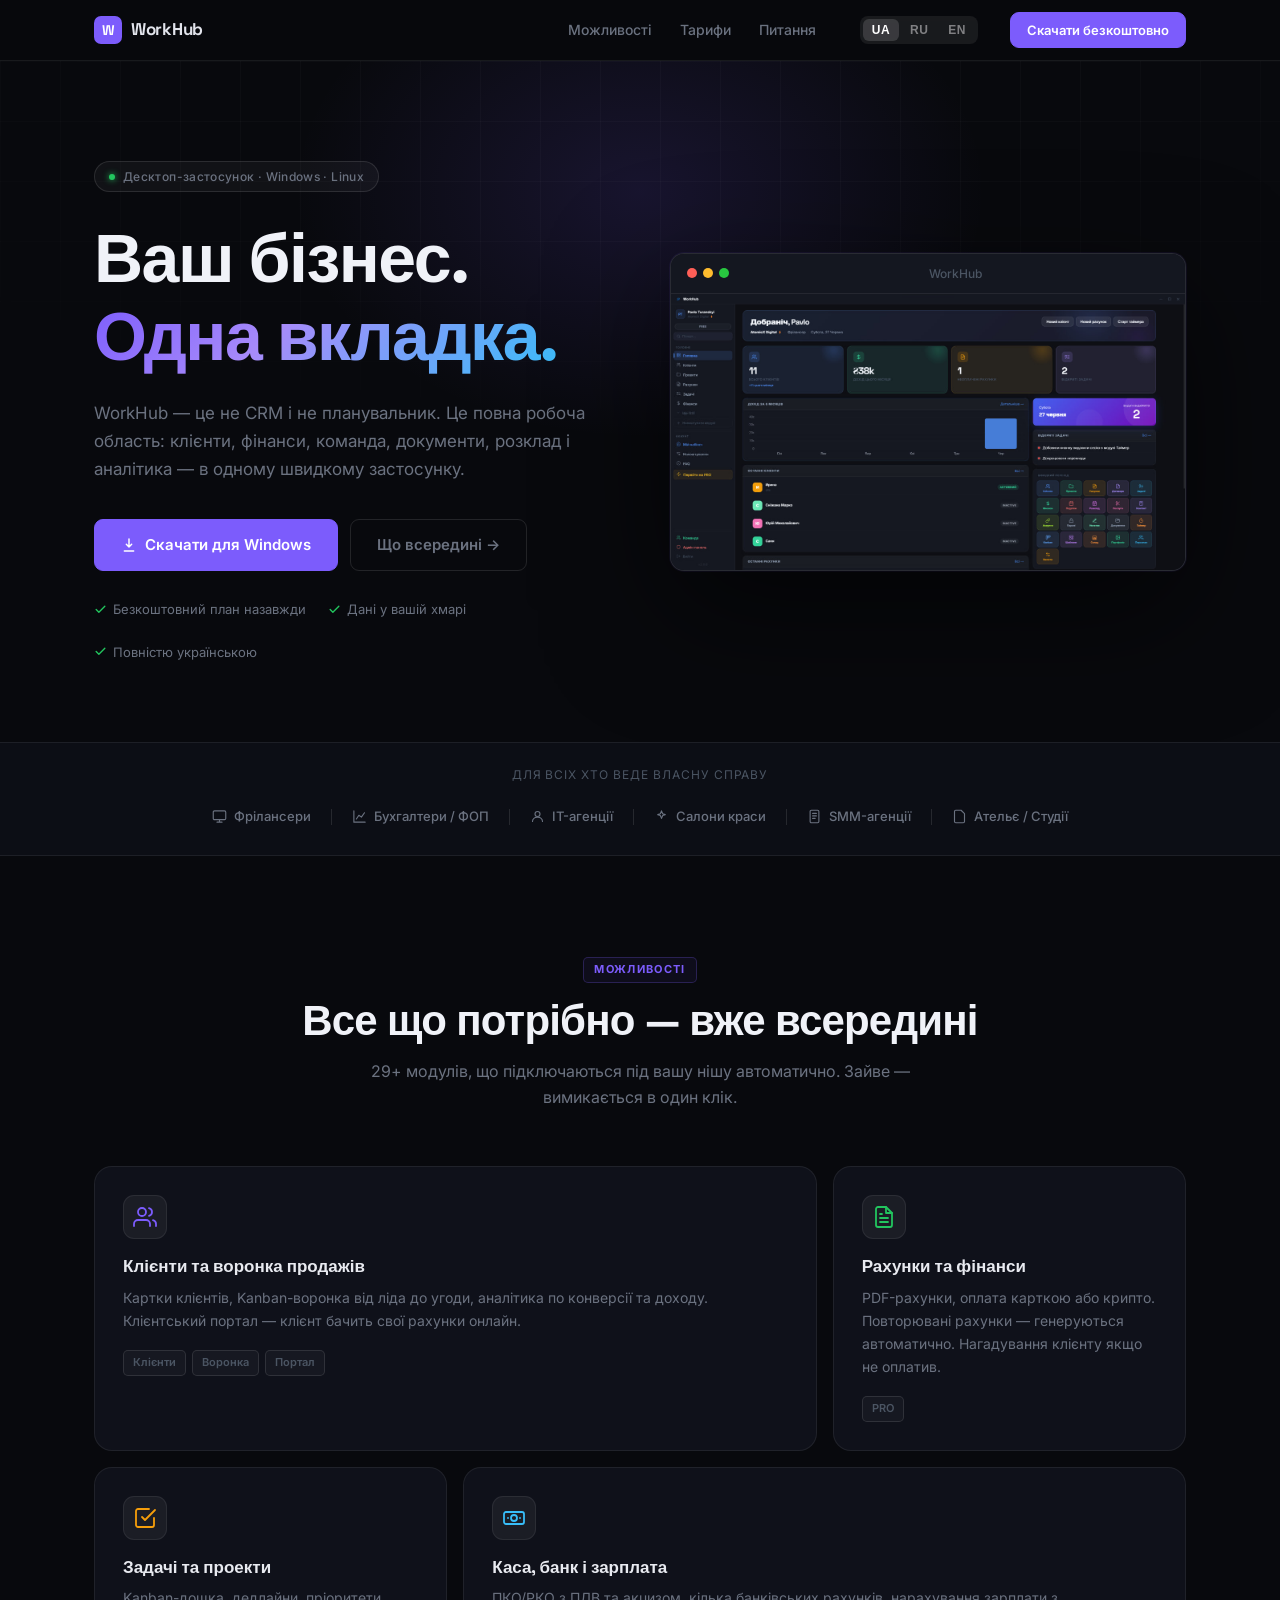
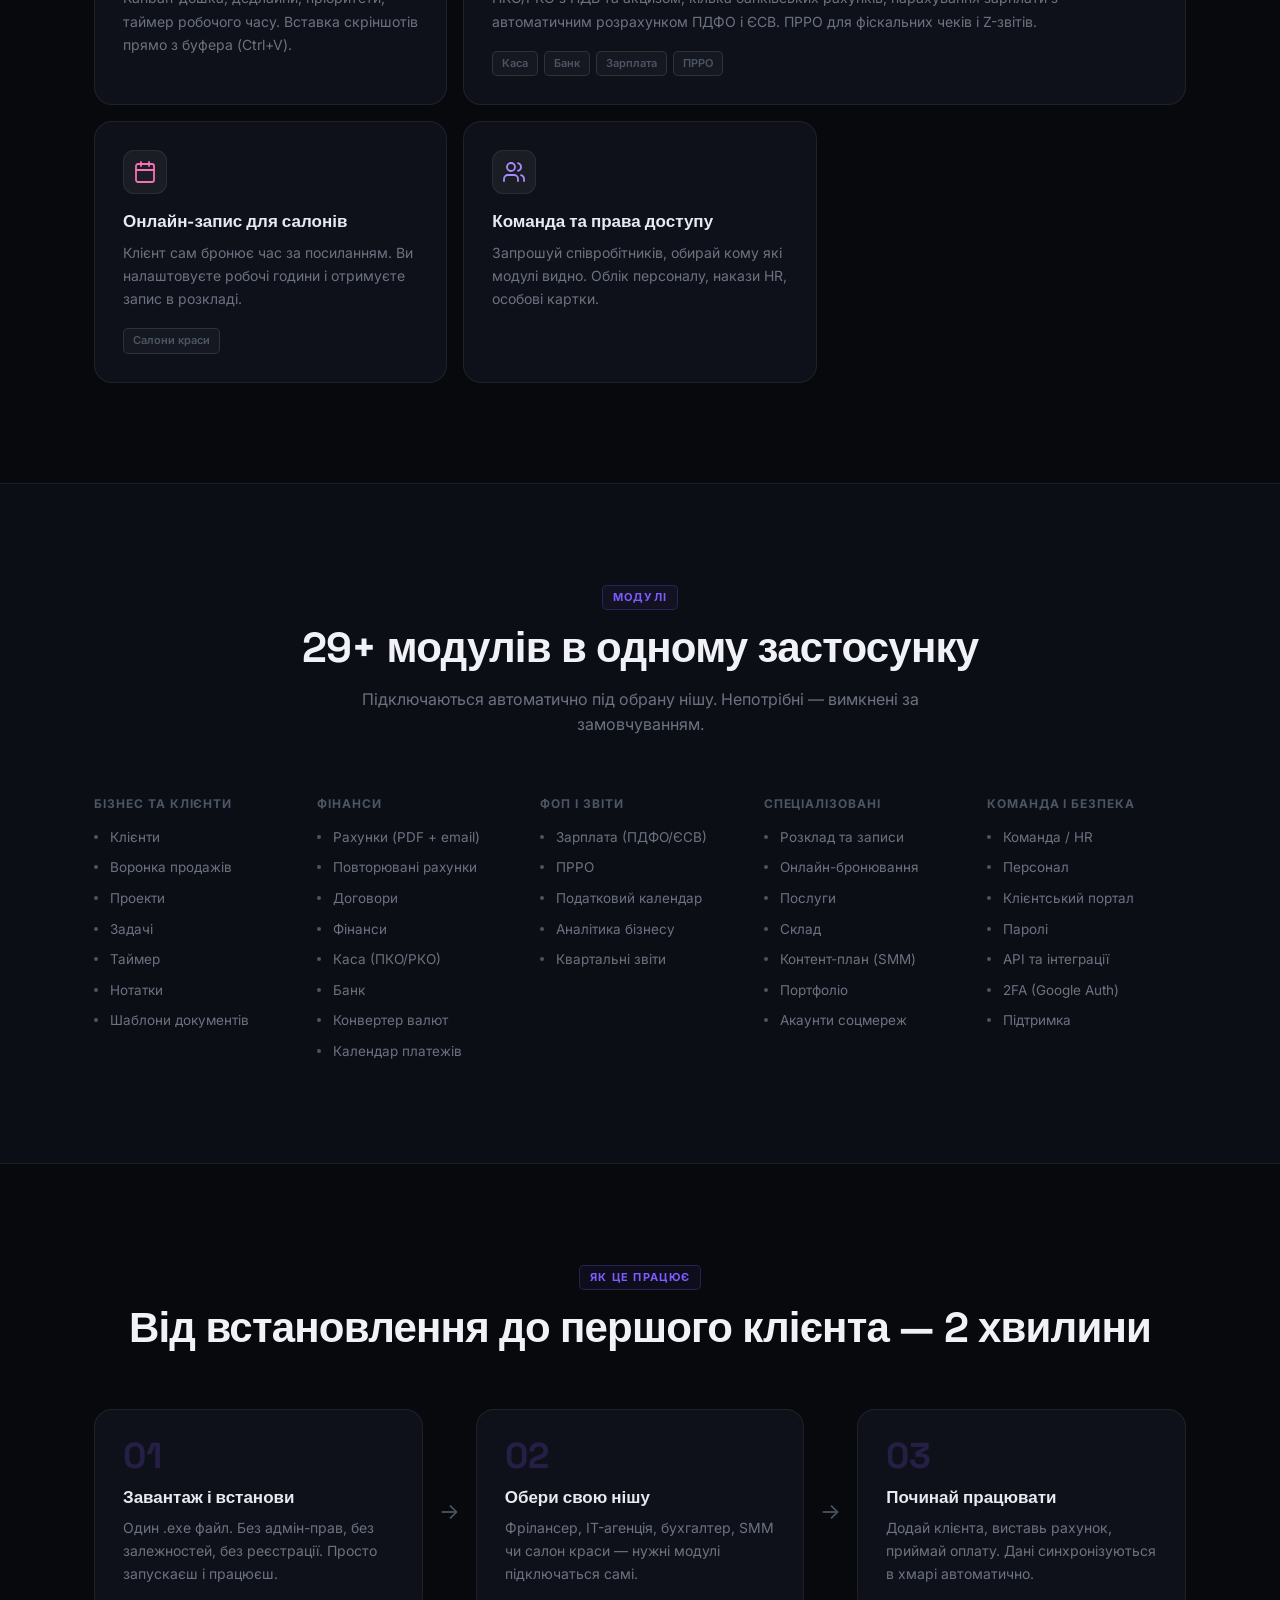
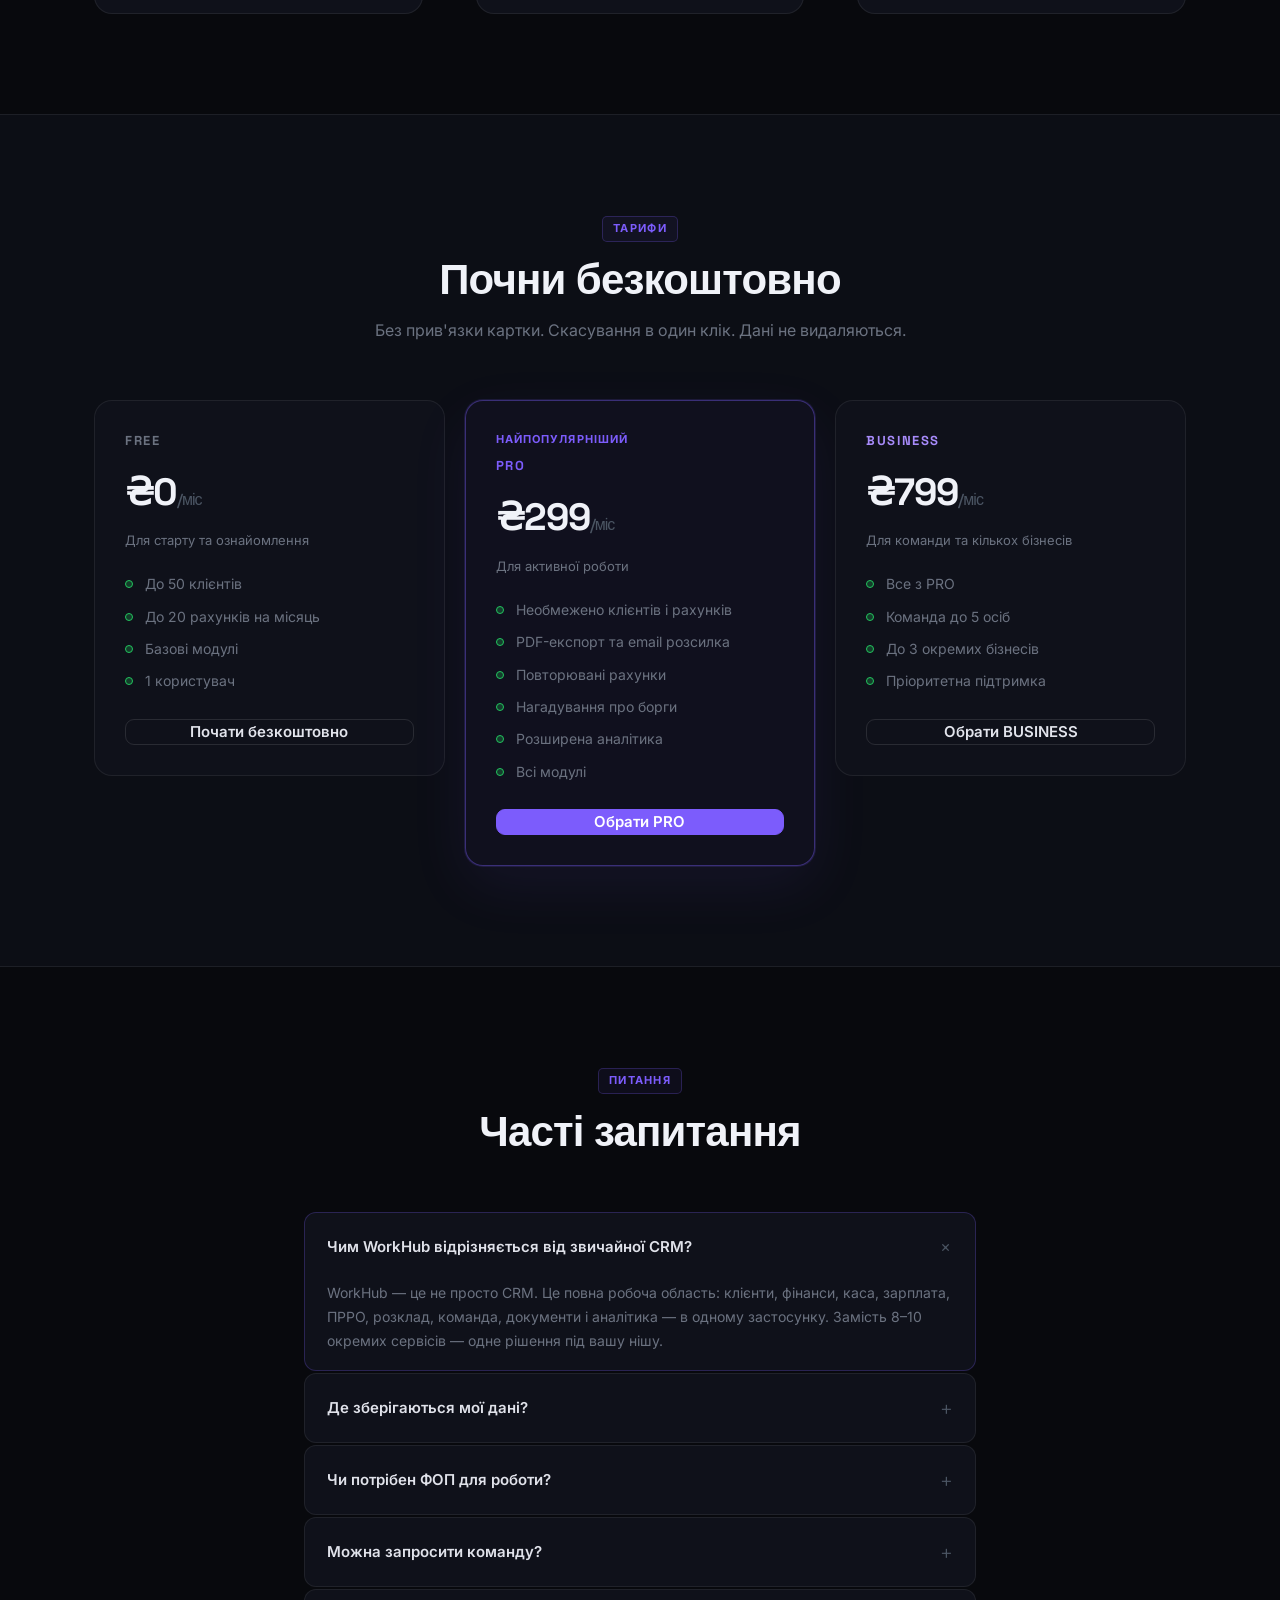
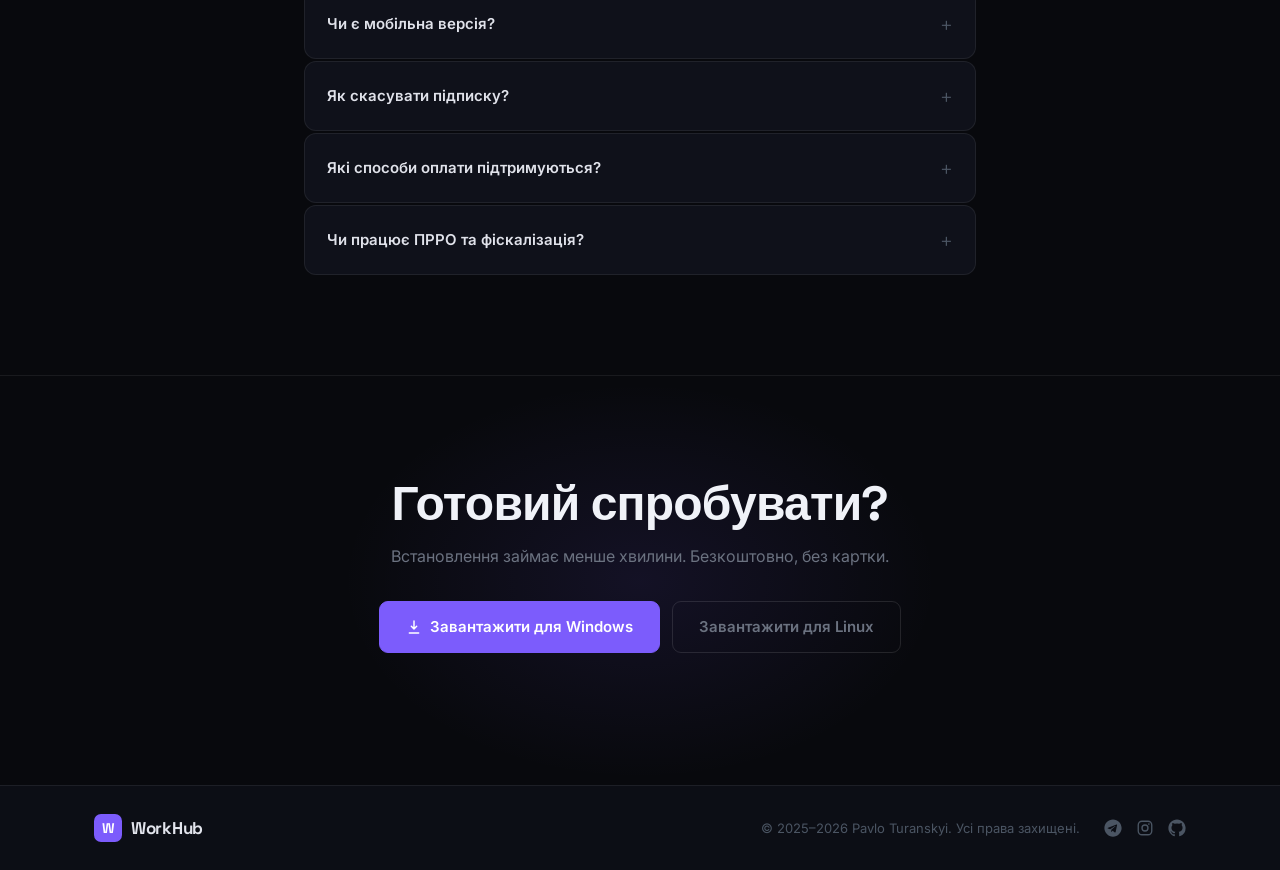
==== commit e94f4271: "Add UA/RU/EN language switcher with full translations Co-Authored-By: Claude Sonnet 4.6 <noreply@ant" ====
--- a/index.html
+++ b/index.html
@@ -4,12 +4,18 @@
 <meta charset="UTF-8">
 <meta name="viewport" content="width=device-width, initial-scale=1.0">
 <title>WorkHub — Робоча область для вашого бізнесу</title>
-<meta name="description" content="WorkHub — десктопний застосунок що замінює 10 окремих сервісів. Клієнти, фінанси, команда, документи, розклад — в одному місці. Для фрілансерів, агентств, ФОП і салонів.">
+<meta name="description" content="WorkHub — десктопний застосунок що замінює 10 окремих сервісів. Клієнти, фінанси, команда, документи, розклад — в одному місці.">
 <link rel="preconnect" href="https://fonts.googleapis.com">
 <link rel="preconnect" href="https://fonts.gstatic.com" crossorigin>
 <link href="https://fonts.googleapis.com/css2?family=Inter:wght@400;500;600&family=Space+Grotesk:wght@500;600;700;800&display=swap" rel="stylesheet">
 <link rel="stylesheet" href="style.css">
 <link rel="icon" href="data:image/svg+xml,<svg xmlns=%22http://www.w3.org/2000/svg%22 viewBox=%220 0 100 100%22><rect width=%22100%22 height=%22100%22 rx=%2222%22 fill=%22%237C5CFC%22/><text x=%2250%22 y=%2268%22 font-size=%2260%22 text-anchor=%22middle%22 fill=%22white%22 font-family=%22sans-serif%22 font-weight=%22800%22>W</text></svg>">
+<style>
+  .lang-switcher { display:flex; gap:2px; background:rgba(255,255,255,.07); border-radius:8px; padding:3px; }
+  .lang-btn { padding:4px 9px; border-radius:6px; font-size:12px; font-weight:700; color:rgba(255,255,255,.45); cursor:pointer; transition:all .15s; border:none; background:none; letter-spacing:.04em; }
+  .lang-btn.active { background:rgba(255,255,255,.14); color:#fff; }
+  .lang-btn:hover:not(.active) { color:rgba(255,255,255,.75); }
+</style>
 </head>
 <body>
 
@@ -21,11 +27,16 @@
       WorkHub
     </div>
     <nav class="nav-links">
-      <a href="#features">Можливості</a>
-      <a href="#pricing">Тарифи</a>
-      <a href="#faq">Питання</a>
+      <a href="#features" data-i18n="nav.features">Можливості</a>
+      <a href="#pricing" data-i18n="nav.pricing">Тарифи</a>
+      <a href="#faq" data-i18n="nav.faq">Питання</a>
     </nav>
-    <a href="https://github.com/Pavlo554/workhub/releases/latest" class="btn btn-primary btn-sm" id="dl-win-nav">Скачати безкоштовно</a>
+    <div class="lang-switcher">
+      <button class="lang-btn active" data-lang="uk">UA</button>
+      <button class="lang-btn" data-lang="ru">RU</button>
+      <button class="lang-btn" data-lang="en">EN</button>
+    </div>
+    <a href="https://github.com/Pavlo554/workhub/releases/latest" class="btn btn-primary btn-sm" id="dl-win-nav" data-i18n="nav.download">Скачати безкоштовно</a>
   </div>
 </header>
 
@@ -39,26 +50,26 @@
     <div class="hero-content">
       <div class="hero-badge">
         <span class="badge-dot"></span>
-        Десктоп-застосунок · Windows · Linux
+        <span data-i18n="hero.badge">Десктоп-застосунок · Windows · Linux</span>
       </div>
       <h1>
-        Ваш бізнес.<br>
-        <span class="grad-text">Одна вкладка.</span>
+        <span data-i18n="hero.title1">Ваш бізнес.</span><br>
+        <span class="grad-text" data-i18n="hero.title2">Одна вкладка.</span>
       </h1>
-      <p class="hero-sub">
+      <p class="hero-sub" data-i18n="hero.sub">
         WorkHub — це не CRM і не планувальник. Це повна робоча область: клієнти, фінанси, команда, документи, розклад і аналітика — в одному швидкому застосунку.
       </p>
       <div class="hero-actions">
         <a href="https://github.com/Pavlo554/workhub/releases/latest" class="btn btn-primary btn-lg" id="dl-win-hero">
           <svg width="16" height="16" viewBox="0 0 24 24" fill="none" stroke="currentColor" stroke-width="2.2" stroke-linecap="round" stroke-linejoin="round"><path d="M12 3v12m0 0l-4-4m4 4l4-4M5 21h14"/></svg>
-          Скачати для Windows
+          <span data-i18n="hero.dl_win">Скачати для Windows</span>
         </a>
-        <a href="#features" class="btn btn-ghost btn-lg">Що всередині →</a>
+        <a href="#features" class="btn btn-ghost btn-lg" data-i18n="hero.explore">Що всередині →</a>
       </div>
       <div class="hero-trust">
-        <span><svg width="13" height="13" viewBox="0 0 24 24" fill="none" stroke="#22C55E" stroke-width="2.5" stroke-linecap="round" stroke-linejoin="round"><path d="M20 6L9 17l-5-5"/></svg> Безкоштовний план назавжди</span>
-        <span><svg width="13" height="13" viewBox="0 0 24 24" fill="none" stroke="#22C55E" stroke-width="2.5" stroke-linecap="round" stroke-linejoin="round"><path d="M20 6L9 17l-5-5"/></svg> Дані у вашій хмарі</span>
-        <span><svg width="13" height="13" viewBox="0 0 24 24" fill="none" stroke="#22C55E" stroke-width="2.5" stroke-linecap="round" stroke-linejoin="round"><path d="M20 6L9 17l-5-5"/></svg> Повністю українською</span>
+        <span><svg width="13" height="13" viewBox="0 0 24 24" fill="none" stroke="#22C55E" stroke-width="2.5" stroke-linecap="round" stroke-linejoin="round"><path d="M20 6L9 17l-5-5"/></svg> <span data-i18n="hero.trust1">Безкоштовний план назавжди</span></span>
+        <span><svg width="13" height="13" viewBox="0 0 24 24" fill="none" stroke="#22C55E" stroke-width="2.5" stroke-linecap="round" stroke-linejoin="round"><path d="M20 6L9 17l-5-5"/></svg> <span data-i18n="hero.trust2">Дані у вашій хмарі</span></span>
+        <span><svg width="13" height="13" viewBox="0 0 24 24" fill="none" stroke="#22C55E" stroke-width="2.5" stroke-linecap="round" stroke-linejoin="round"><path d="M20 6L9 17l-5-5"/></svg> <span data-i18n="hero.trust3">Повністю українською</span></span>
       </div>
     </div>
 
@@ -68,7 +79,7 @@
           <div class="mock-dots"><span></span><span></span><span></span></div>
           <div class="mock-url">WorkHub</div>
         </div>
-        <img src="photo_2026-06-28_00-09-20.jpg" alt="Дашборд WorkHub" class="mock-img">
+        <img src="photo_2026-06-28_00-09-20.jpg" alt="WorkHub Dashboard" class="mock-img">
       </div>
     </div>
   </div>
@@ -77,36 +88,36 @@
 <!-- ── NICHES ── -->
 <div class="niches-strip">
   <div class="container">
-    <p class="niches-label">Для всіх хто веде власну справу</p>
+    <p class="niches-label" data-i18n="niches.label">Для всіх хто веде власну справу</p>
     <div class="niches-row">
       <div class="niche">
         <svg width="15" height="15" viewBox="0 0 24 24" fill="none" stroke="currentColor" stroke-width="1.8" stroke-linecap="round" stroke-linejoin="round"><rect x="2" y="3" width="20" height="14" rx="2"/><path d="M8 21h8M12 17v4"/></svg>
-        Фрілансери
+        <span data-i18n="niche.freelancer">Фрілансери</span>
       </div>
       <div class="niche-sep"></div>
       <div class="niche">
         <svg width="15" height="15" viewBox="0 0 24 24" fill="none" stroke="currentColor" stroke-width="1.8" stroke-linecap="round" stroke-linejoin="round"><path d="M3 3v18h18"/><path d="M7 16l4-6 4 3 5-7"/></svg>
-        Бухгалтери / ФОП
+        <span data-i18n="niche.accountant">Бухгалтери / ФОП</span>
       </div>
       <div class="niche-sep"></div>
       <div class="niche">
         <svg width="15" height="15" viewBox="0 0 24 24" fill="none" stroke="currentColor" stroke-width="1.8" stroke-linecap="round" stroke-linejoin="round"><circle cx="12" cy="8" r="4"/><path d="M4 20c0-4 3.6-7 8-7s8 3 8 7"/></svg>
-        IT-агенції
+        <span data-i18n="niche.it">IT-агенції</span>
       </div>
       <div class="niche-sep"></div>
       <div class="niche">
         <svg width="15" height="15" viewBox="0 0 24 24" fill="none" stroke="currentColor" stroke-width="1.8" stroke-linecap="round" stroke-linejoin="round"><path d="M12 3l1.9 4.5L18 9l-4.1 1.5L12 15l-1.9-4.5L6 9l4.1-1.5z"/></svg>
-        Салони краси
+        <span data-i18n="niche.beauty">Салони краси</span>
       </div>
       <div class="niche-sep"></div>
       <div class="niche">
         <svg width="15" height="15" viewBox="0 0 24 24" fill="none" stroke="currentColor" stroke-width="1.8" stroke-linecap="round" stroke-linejoin="round"><rect x="5" y="2" width="14" height="20" rx="2"/><path d="M9 7h6M9 11h6M9 15h4"/></svg>
-        SMM-агенції
+        <span data-i18n="niche.smm">SMM-агенції</span>
       </div>
       <div class="niche-sep"></div>
       <div class="niche">
         <svg width="15" height="15" viewBox="0 0 24 24" fill="none" stroke="currentColor" stroke-width="1.8" stroke-linecap="round" stroke-linejoin="round"><path d="M14.5 2H6a2 2 0 0 0-2 2v16a2 2 0 0 0 2 2h12a2 2 0 0 0 2-2V7.5L14.5 2z"/></svg>
-        Ательє / Студії
+        <span data-i18n="niche.atelier">Ательє / Студії</span>
       </div>
     </div>
   </div>
@@ -116,9 +127,9 @@
 <section class="section" id="features">
   <div class="container">
     <div class="section-head">
-      <div class="section-tag">МОЖЛИВОСТІ</div>
-      <h2>Все що потрібно — вже всередині</h2>
-      <p class="section-sub">29+ модулів, що підключаються під вашу нішу автоматично. Зайве — вимикається в один клік.</p>
+      <div class="section-tag" data-i18n="features.tag">МОЖЛИВОСТІ</div>
+      <h2 data-i18n="features.title">Все що потрібно — вже всередині</h2>
+      <p class="section-sub" data-i18n="features.sub">29+ модулів, що підключаються під вашу нішу автоматично. Зайве — вимикається в один клік.</p>
     </div>
 
     <div class="features-bento">
@@ -127,10 +138,10 @@
         <div class="bento-icon" style="color:#7C5CFC">
           <svg width="24" height="24" viewBox="0 0 24 24" fill="none" stroke="currentColor" stroke-width="1.8" stroke-linecap="round" stroke-linejoin="round"><path d="M17 21v-2a4 4 0 0 0-4-4H5a4 4 0 0 0-4 4v2"/><circle cx="9" cy="7" r="4"/><path d="M23 21v-2a4 4 0 0 0-3-3.87"/><path d="M16 3.13a4 4 0 0 1 0 7.75"/></svg>
         </div>
-        <h3>Клієнти та воронка продажів</h3>
-        <p>Картки клієнтів, Kanban-воронка від ліда до угоди, аналітика по конверсії та доходу. Клієнтський портал — клієнт бачить свої рахунки онлайн.</p>
+        <h3 data-i18n="feat.clients.title">Клієнти та воронка продажів</h3>
+        <p data-i18n="feat.clients.desc">Картки клієнтів, Kanban-воронка від ліда до угоди, аналітика по конверсії та доходу. Клієнтський портал — клієнт бачить свої рахунки онлайн.</p>
         <div class="bento-tags">
-          <span>Клієнти</span><span>Воронка</span><span>Портал</span>
+          <span data-i18n="feat.clients.t1">Клієнти</span><span data-i18n="feat.clients.t2">Воронка</span><span data-i18n="feat.clients.t3">Портал</span>
         </div>
       </div>
 
@@ -138,8 +149,8 @@
         <div class="bento-icon" style="color:#22C55E">
           <svg width="24" height="24" viewBox="0 0 24 24" fill="none" stroke="currentColor" stroke-width="1.8" stroke-linecap="round" stroke-linejoin="round"><path d="M14 2H6a2 2 0 0 0-2 2v16a2 2 0 0 0 2 2h12a2 2 0 0 0 2-2V8z"/><path d="M14 2v6h6M16 13H8M16 17H8M10 9H8"/></svg>
         </div>
-        <h3>Рахунки та фінанси</h3>
-        <p>PDF-рахунки, оплата карткою або крипто. Повторювані рахунки — генеруються автоматично. Нагадування клієнту якщо не оплатив.</p>
+        <h3 data-i18n="feat.finance.title">Рахунки та фінанси</h3>
+        <p data-i18n="feat.finance.desc">PDF-рахунки, оплата карткою або крипто. Повторювані рахунки — генеруються автоматично. Нагадування клієнту якщо не оплатив.</p>
         <div class="bento-tags"><span>PRO</span></div>
       </div>
 
@@ -147,18 +158,18 @@
         <div class="bento-icon" style="color:#F59E0B">
           <svg width="24" height="24" viewBox="0 0 24 24" fill="none" stroke="currentColor" stroke-width="1.8" stroke-linecap="round" stroke-linejoin="round"><path d="M9 11l3 3L22 4"/><path d="M21 12v7a2 2 0 0 1-2 2H5a2 2 0 0 1-2-2V5a2 2 0 0 1 2-2h11"/></svg>
         </div>
-        <h3>Задачі та проекти</h3>
-        <p>Kanban-дошка, дедлайни, пріоритети, таймер робочого часу. Вставка скріншотів прямо з буфера (Ctrl+V).</p>
+        <h3 data-i18n="feat.tasks.title">Задачі та проекти</h3>
+        <p data-i18n="feat.tasks.desc">Kanban-дошка, дедлайни, пріоритети, таймер робочого часу. Вставка скріншотів прямо з буфера (Ctrl+V).</p>
       </div>
 
       <div class="bento-card bento-wide">
         <div class="bento-icon" style="color:#38BDF8">
           <svg width="24" height="24" viewBox="0 0 24 24" fill="none" stroke="currentColor" stroke-width="1.8" stroke-linecap="round" stroke-linejoin="round"><rect x="2" y="6" width="20" height="12" rx="2"/><circle cx="12" cy="12" r="3"/><path d="M6 12h.01M18 12h.01"/></svg>
         </div>
-        <h3>Каса, банк і зарплата</h3>
-        <p>ПКО/РКО з ПДВ та акцизом, кілька банківських рахунків, нарахування зарплати з автоматичним розрахунком ПДФО і ЄСВ. ПРРО для фіскальних чеків і Z-звітів.</p>
+        <h3 data-i18n="feat.cash.title">Каса, банк і зарплата</h3>
+        <p data-i18n="feat.cash.desc">ПКО/РКО з ПДВ та акцизом, кілька банківських рахунків, нарахування зарплати з автоматичним розрахунком ПДФО і ЄСВ. ПРРО для фіскальних чеків і Z-звітів.</p>
         <div class="bento-tags">
-          <span>Каса</span><span>Банк</span><span>Зарплата</span><span>ПРРО</span>
+          <span data-i18n="feat.cash.t1">Каса</span><span data-i18n="feat.cash.t2">Банк</span><span data-i18n="feat.cash.t3">Зарплата</span><span>ПРРО</span>
         </div>
       </div>
 
@@ -166,17 +177,17 @@
         <div class="bento-icon" style="color:#F472B6">
           <svg width="24" height="24" viewBox="0 0 24 24" fill="none" stroke="currentColor" stroke-width="1.8" stroke-linecap="round" stroke-linejoin="round"><rect x="3" y="4" width="18" height="18" rx="2"/><path d="M16 2v4M8 2v4M3 10h18"/></svg>
         </div>
-        <h3>Онлайн-запис для салонів</h3>
-        <p>Клієнт сам бронює час за посиланням. Ви налаштовуєте робочі години і отримуєте запис в розкладі.</p>
-        <div class="bento-tags"><span>Салони краси</span></div>
+        <h3 data-i18n="feat.booking.title">Онлайн-запис для салонів</h3>
+        <p data-i18n="feat.booking.desc">Клієнт сам бронює час за посиланням. Ви налаштовуєте робочі години і отримуєте запис в розкладі.</p>
+        <div class="bento-tags"><span data-i18n="feat.booking.t1">Салони краси</span></div>
       </div>
 
       <div class="bento-card">
         <div class="bento-icon" style="color:#A78BFA">
           <svg width="24" height="24" viewBox="0 0 24 24" fill="none" stroke="currentColor" stroke-width="1.8" stroke-linecap="round" stroke-linejoin="round"><path d="M16 21v-2a4 4 0 0 0-4-4H6a4 4 0 0 0-4 4v2"/><circle cx="9" cy="7" r="4"/><path d="M22 21v-2a4 4 0 0 0-3-3.87M16 3.13a4 4 0 0 1 0 7.75"/></svg>
         </div>
-        <h3>Команда та права доступу</h3>
-        <p>Запрошуй співробітників, обирай кому які модулі видно. Облік персоналу, накази HR, особові картки.</p>
+        <h3 data-i18n="feat.team.title">Команда та права доступу</h3>
+        <p data-i18n="feat.team.desc">Запрошуй співробітників, обирай кому які модулі видно. Облік персоналу, накази HR, особові картки.</p>
       </div>
 
     </div>
@@ -187,73 +198,73 @@
 <section class="section section-dim">
   <div class="container">
     <div class="section-head">
-      <div class="section-tag">МОДУЛІ</div>
-      <h2>29+ модулів в одному застосунку</h2>
-      <p class="section-sub">Підключаються автоматично під обрану нішу. Непотрібні — вимкнені за замовчуванням.</p>
+      <div class="section-tag" data-i18n="modules.tag">МОДУЛІ</div>
+      <h2 data-i18n="modules.title">29+ модулів в одному застосунку</h2>
+      <p class="section-sub" data-i18n="modules.sub">Підключаються автоматично під обрану нішу. Непотрібні — вимкнені за замовчуванням.</p>
     </div>
     <div class="module-grid">
 
       <div class="module-col">
-        <div class="module-col-title">Бізнес та клієнти</div>
+        <div class="module-col-title" data-i18n="mod.col1.title">Бізнес та клієнти</div>
         <ul>
-          <li>Клієнти</li>
-          <li>Воронка продажів</li>
-          <li>Проекти</li>
-          <li>Задачі</li>
-          <li>Таймер</li>
-          <li>Нотатки</li>
-          <li>Шаблони документів</li>
+          <li data-i18n="mod.col1.1">Клієнти</li>
+          <li data-i18n="mod.col1.2">Воронка продажів</li>
+          <li data-i18n="mod.col1.3">Проекти</li>
+          <li data-i18n="mod.col1.4">Задачі</li>
+          <li data-i18n="mod.col1.5">Таймер</li>
+          <li data-i18n="mod.col1.6">Нотатки</li>
+          <li data-i18n="mod.col1.7">Шаблони документів</li>
         </ul>
       </div>
 
       <div class="module-col">
-        <div class="module-col-title">Фінанси</div>
+        <div class="module-col-title" data-i18n="mod.col2.title">Фінанси</div>
         <ul>
-          <li>Рахунки (PDF + email)</li>
-          <li>Повторювані рахунки</li>
-          <li>Договори</li>
-          <li>Фінанси</li>
-          <li>Каса (ПКО/РКО)</li>
-          <li>Банк</li>
-          <li>Конвертер валют</li>
-          <li>Календар платежів</li>
+          <li data-i18n="mod.col2.1">Рахунки (PDF + email)</li>
+          <li data-i18n="mod.col2.2">Повторювані рахунки</li>
+          <li data-i18n="mod.col2.3">Договори</li>
+          <li data-i18n="mod.col2.4">Фінанси</li>
+          <li data-i18n="mod.col2.5">Каса (ПКО/РКО)</li>
+          <li data-i18n="mod.col2.6">Банк</li>
+          <li data-i18n="mod.col2.7">Конвертер валют</li>
+          <li data-i18n="mod.col2.8">Календар платежів</li>
         </ul>
       </div>
 
       <div class="module-col">
-        <div class="module-col-title">ФОП і звіти</div>
+        <div class="module-col-title" data-i18n="mod.col3.title">ФОП і звіти</div>
         <ul>
-          <li>Зарплата (ПДФО/ЄСВ)</li>
+          <li data-i18n="mod.col3.1">Зарплата (ПДФО/ЄСВ)</li>
           <li>ПРРО</li>
-          <li>Податковий календар</li>
-          <li>Аналітика бізнесу</li>
-          <li>Квартальні звіти</li>
+          <li data-i18n="mod.col3.3">Податковий календар</li>
+          <li data-i18n="mod.col3.4">Аналітика бізнесу</li>
+          <li data-i18n="mod.col3.5">Квартальні звіти</li>
         </ul>
       </div>
 
       <div class="module-col">
-        <div class="module-col-title">Спеціалізовані</div>
+        <div class="module-col-title" data-i18n="mod.col4.title">Спеціалізовані</div>
         <ul>
-          <li>Розклад та записи</li>
-          <li>Онлайн-бронювання</li>
-          <li>Послуги</li>
-          <li>Склад</li>
-          <li>Контент-план (SMM)</li>
-          <li>Портфоліо</li>
-          <li>Акаунти соцмереж</li>
+          <li data-i18n="mod.col4.1">Розклад та записи</li>
+          <li data-i18n="mod.col4.2">Онлайн-бронювання</li>
+          <li data-i18n="mod.col4.3">Послуги</li>
+          <li data-i18n="mod.col4.4">Склад</li>
+          <li data-i18n="mod.col4.5">Контент-план (SMM)</li>
+          <li data-i18n="mod.col4.6">Портфоліо</li>
+          <li data-i18n="mod.col4.7">Акаунти соцмереж</li>
         </ul>
       </div>
 
       <div class="module-col">
-        <div class="module-col-title">Команда і безпека</div>
+        <div class="module-col-title" data-i18n="mod.col5.title">Команда і безпека</div>
         <ul>
-          <li>Команда / HR</li>
-          <li>Персонал</li>
-          <li>Клієнтський портал</li>
-          <li>Паролі</li>
-          <li>API та інтеграції</li>
-          <li>2FA (Google Auth)</li>
-          <li>Підтримка</li>
+          <li data-i18n="mod.col5.1">Команда / HR</li>
+          <li data-i18n="mod.col5.2">Персонал</li>
+          <li data-i18n="mod.col5.3">Клієнтський портал</li>
+          <li data-i18n="mod.col5.4">Паролі</li>
+          <li data-i18n="mod.col5.5">API та інтеграції</li>
+          <li data-i18n="mod.col5.6">2FA (Google Auth)</li>
+          <li data-i18n="mod.col5.7">Підтримка</li>
         </ul>
       </div>
 
@@ -265,26 +276,26 @@
 <section class="section" id="how">
   <div class="container">
     <div class="section-head">
-      <div class="section-tag">ЯК ЦЕ ПРАЦЮЄ</div>
-      <h2>Від встановлення до першого клієнта — 2 хвилини</h2>
+      <div class="section-tag" data-i18n="how.tag">ЯК ЦЕ ПРАЦЮЄ</div>
+      <h2 data-i18n="how.title">Від встановлення до першого клієнта — 2 хвилини</h2>
     </div>
     <div class="steps-row">
       <div class="step-item">
         <div class="step-num">01</div>
-        <h3>Завантаж і встанови</h3>
-        <p>Один .exe файл. Без адмін-прав, без залежностей, без реєстрації. Просто запускаєш і працюєш.</p>
+        <h3 data-i18n="how.s1.title">Завантаж і встанови</h3>
+        <p data-i18n="how.s1.desc">Один .exe файл. Без адмін-прав, без залежностей, без реєстрації. Просто запускаєш і працюєш.</p>
       </div>
       <div class="step-arrow">→</div>
       <div class="step-item">
         <div class="step-num">02</div>
-        <h3>Обери свою нішу</h3>
-        <p>Фрілансер, IT-агенція, бухгалтер, SMM чи салон краси — нужні модулі підключаться самі.</p>
+        <h3 data-i18n="how.s2.title">Обери свою нішу</h3>
+        <p data-i18n="how.s2.desc">Фрілансер, IT-агенція, бухгалтер, SMM чи салон краси — нужні модулі підключаться самі.</p>
       </div>
       <div class="step-arrow">→</div>
       <div class="step-item">
         <div class="step-num">03</div>
-        <h3>Починай працювати</h3>
-        <p>Додай клієнта, виставь рахунок, приймай оплату. Дані синхронізуються в хмарі автоматично.</p>
+        <h3 data-i18n="how.s3.title">Починай працювати</h3>
+        <p data-i18n="how.s3.desc">Додай клієнта, виставь рахунок, приймай оплату. Дані синхронізуються в хмарі автоматично.</p>
       </div>
     </div>
   </div>
@@ -294,53 +305,53 @@
 <section class="section section-dim" id="pricing">
   <div class="container">
     <div class="section-head">
-      <div class="section-tag">ТАРИФИ</div>
-      <h2>Почни безкоштовно</h2>
-      <p class="section-sub">Без прив'язки картки. Скасування в один клік. Дані не видаляються.</p>
+      <div class="section-tag" data-i18n="pricing.tag">ТАРИФИ</div>
+      <h2 data-i18n="pricing.title">Почни безкоштовно</h2>
+      <p class="section-sub" data-i18n="pricing.sub">Без прив'язки картки. Скасування в один клік. Дані не видаляються.</p>
     </div>
 
     <div class="pricing-row">
 
       <div class="price-card">
         <div class="price-tier">FREE</div>
-        <div class="price-amount">₴0<span>/міс</span></div>
-        <p class="price-desc">Для старту та ознайомлення</p>
+        <div class="price-amount">₴0<span data-i18n="pricing.period">/міс</span></div>
+        <p class="price-desc" data-i18n="pricing.free.desc">Для старту та ознайомлення</p>
         <ul class="price-list">
-          <li>До 50 клієнтів</li>
-          <li>До 20 рахунків на місяць</li>
-          <li>Базові модулі</li>
-          <li>1 користувач</li>
+          <li data-i18n="pricing.free.1">До 50 клієнтів</li>
+          <li data-i18n="pricing.free.2">До 20 рахунків на місяць</li>
+          <li data-i18n="pricing.free.3">Базові модулі</li>
+          <li data-i18n="pricing.free.4">1 користувач</li>
         </ul>
-        <a href="https://github.com/Pavlo554/workhub/releases/latest" class="btn btn-outline btn-block">Почати безкоштовно</a>
+        <a href="https://github.com/Pavlo554/workhub/releases/latest" class="btn btn-outline btn-block" data-i18n="pricing.free.btn">Почати безкоштовно</a>
       </div>
 
       <div class="price-card price-featured">
-        <div class="price-popular">Найпопулярніший</div>
+        <div class="price-popular" data-i18n="pricing.popular">Найпопулярніший</div>
         <div class="price-tier" style="color:#7C5CFC">PRO</div>
-        <div class="price-amount">₴299<span>/міс</span></div>
-        <p class="price-desc">Для активної роботи</p>
+        <div class="price-amount">₴299<span data-i18n="pricing.period">/міс</span></div>
+        <p class="price-desc" data-i18n="pricing.pro.desc">Для активної роботи</p>
         <ul class="price-list">
-          <li>Необмежено клієнтів і рахунків</li>
-          <li>PDF-експорт та email розсилка</li>
-          <li>Повторювані рахунки</li>
-          <li>Нагадування про борги</li>
-          <li>Розширена аналітика</li>
-          <li>Всі модулі</li>
+          <li data-i18n="pricing.pro.1">Необмежено клієнтів і рахунків</li>
+          <li data-i18n="pricing.pro.2">PDF-експорт та email розсилка</li>
+          <li data-i18n="pricing.pro.3">Повторювані рахунки</li>
+          <li data-i18n="pricing.pro.4">Нагадування про борги</li>
+          <li data-i18n="pricing.pro.5">Розширена аналітика</li>
+          <li data-i18n="pricing.pro.6">Всі модулі</li>
         </ul>
-        <a href="https://github.com/Pavlo554/workhub/releases/latest" class="btn btn-primary btn-block">Обрати PRO</a>
+        <a href="https://github.com/Pavlo554/workhub/releases/latest" class="btn btn-primary btn-block" data-i18n="pricing.pro.btn">Обрати PRO</a>
       </div>
 
       <div class="price-card">
         <div class="price-tier" style="color:#A78BFA">BUSINESS</div>
-        <div class="price-amount">₴799<span>/міс</span></div>
-        <p class="price-desc">Для команди та кількох бізнесів</p>
+        <div class="price-amount">₴799<span data-i18n="pricing.period">/міс</span></div>
+        <p class="price-desc" data-i18n="pricing.biz.desc">Для команди та кількох бізнесів</p>
         <ul class="price-list">
-          <li>Все з PRO</li>
-          <li>Команда до 5 осіб</li>
-          <li>До 3 окремих бізнесів</li>
-          <li>Пріоритетна підтримка</li>
+          <li data-i18n="pricing.biz.1">Все з PRO</li>
+          <li data-i18n="pricing.biz.2">Команда до 5 осіб</li>
+          <li data-i18n="pricing.biz.3">До 3 окремих бізнесів</li>
+          <li data-i18n="pricing.biz.4">Пріоритетна підтримка</li>
         </ul>
-        <a href="https://github.com/Pavlo554/workhub/releases/latest" class="btn btn-outline btn-block">Обрати BUSINESS</a>
+        <a href="https://github.com/Pavlo554/workhub/releases/latest" class="btn btn-outline btn-block" data-i18n="pricing.biz.btn">Обрати BUSINESS</a>
       </div>
 
     </div>
@@ -351,41 +362,41 @@
 <section class="section" id="faq">
   <div class="container container-narrow">
     <div class="section-head">
-      <div class="section-tag">ПИТАННЯ</div>
-      <h2>Часті запитання</h2>
+      <div class="section-tag" data-i18n="faq.tag">ПИТАННЯ</div>
+      <h2 data-i18n="faq.title">Часті запитання</h2>
     </div>
     <div class="faq-list">
       <details class="faq-item" open>
-        <summary>Чим WorkHub відрізняється від звичайної CRM?</summary>
-        <p>WorkHub — це не просто CRM. Це повна робоча область: клієнти, фінанси, каса, зарплата, ПРРО, розклад, команда, документи і аналітика — в одному застосунку. Замість 8–10 окремих сервісів — одне рішення під вашу нішу.</p>
+        <summary data-i18n="faq.q1">Чим WorkHub відрізняється від звичайної CRM?</summary>
+        <p data-i18n="faq.a1">WorkHub — це не просто CRM. Це повна робоча область: клієнти, фінанси, каса, зарплата, ПРРО, розклад, команда, документи і аналітика — в одному застосунку. Замість 8–10 окремих сервісів — одне рішення під вашу нішу.</p>
       </details>
       <details class="faq-item">
-        <summary>Де зберігаються мої дані?</summary>
-        <p>Дані синхронізуються через Firebase — вашу приватну хмару. Застосунок працює і офлайн, синхронізується при підключенні. Ви завжди контролюєте свої дані.</p>
+        <summary data-i18n="faq.q2">Де зберігаються мої дані?</summary>
+        <p data-i18n="faq.a2">Дані синхронізуються через Firebase — вашу приватну хмару. Застосунок працює і офлайн, синхронізується при підключенні. Ви завжди контролюєте свої дані.</p>
       </details>
       <details class="faq-item">
-        <summary>Чи потрібен ФОП для роботи?</summary>
-        <p>Ні. WorkHub можна використовувати як фізособа. Для оплати підписки — картка, Monobank або криптовалюта.</p>
+        <summary data-i18n="faq.q3">Чи потрібен ФОП для роботи?</summary>
+        <p data-i18n="faq.a3">Ні. WorkHub можна використовувати як фізособа. Для оплати підписки — картка, Monobank або криптовалюта.</p>
       </details>
       <details class="faq-item">
-        <summary>Можна запросити команду?</summary>
-        <p>Так, на плані BUSINESS — до 5 співробітників за кодом запрошення. Кожному налаштовуєте доступ до потрібних модулів.</p>
+        <summary data-i18n="faq.q4">Можна запросити команду?</summary>
+        <p data-i18n="faq.a4">Так, на плані BUSINESS — до 5 співробітників за кодом запрошення. Кожному налаштовуєте доступ до потрібних модулів.</p>
       </details>
       <details class="faq-item">
-        <summary>Чи є мобільна версія?</summary>
-        <p>Наразі WorkHub — десктопний застосунок для Windows і Linux. Мобільна версія в планах розвитку.</p>
+        <summary data-i18n="faq.q5">Чи є мобільна версія?</summary>
+        <p data-i18n="faq.a5">Наразі WorkHub — десктопний застосунок для Windows і Linux. Мобільна версія в планах розвитку.</p>
       </details>
       <details class="faq-item">
-        <summary>Як скасувати підписку?</summary>
-        <p>В будь-який момент через Налаштування → Підписка. Акаунт переходить на FREE план, дані не видаляються.</p>
+        <summary data-i18n="faq.q6">Як скасувати підписку?</summary>
+        <p data-i18n="faq.a6">В будь-який момент через Налаштування → Підписка. Акаунт переходить на FREE план, дані не видаляються.</p>
       </details>
       <details class="faq-item">
-        <summary>Які способи оплати підтримуються?</summary>
-        <p>Картка через AIFO, Monobank-банка та криптовалюта (USDT, BTC, ETH).</p>
+        <summary data-i18n="faq.q7">Які способи оплати підтримуються?</summary>
+        <p data-i18n="faq.a7">Картка через AIFO, Monobank-банка та криптовалюта (USDT, BTC, ETH).</p>
       </details>
       <details class="faq-item">
-        <summary>Чи працює ПРРО та фіскалізація?</summary>
-        <p>Так. Окремий модуль ПРРО для фіскальних чеків, змін та Z-звітів. Плюс податковий календар з автоматичними нагадуваннями про ЄП, ЄСВ і ВЗ.</p>
+        <summary data-i18n="faq.q8">Чи працює ПРРО та фіскалізація?</summary>
+        <p data-i18n="faq.a8">Так. Окремий модуль ПРРО для фіскальних чеків, змін та Z-звітів. Плюс податковий календар з автоматичними нагадуваннями про ЄП, ЄСВ і ВЗ.</p>
       </details>
     </div>
   </div>
@@ -395,16 +406,14 @@
 <section class="cta-section">
   <div class="cta-glow"></div>
   <div class="container cta-inner">
-    <h2>Готовий спробувати?</h2>
-    <p>Встановлення займає менше хвилини. Безкоштовно, без картки.</p>
+    <h2 data-i18n="cta.title">Готовий спробувати?</h2>
+    <p data-i18n="cta.sub">Встановлення займає менше хвилини. Безкоштовно, без картки.</p>
     <div class="cta-actions">
       <a href="https://github.com/Pavlo554/workhub/releases/latest" class="btn btn-primary btn-lg" id="dl-win-cta">
         <svg width="16" height="16" viewBox="0 0 24 24" fill="none" stroke="currentColor" stroke-width="2.2" stroke-linecap="round" stroke-linejoin="round"><path d="M12 3v12m0 0l-4-4m4 4l4-4M5 21h14"/></svg>
-        Завантажити для Windows
+        <span data-i18n="cta.dl_win">Завантажити для Windows</span>
       </a>
-      <a href="https://github.com/Pavlo554/workhub/releases/latest" class="btn btn-ghost btn-lg" id="dl-linux-cta">
-        Завантажити для Linux
-      </a>
+      <a href="https://github.com/Pavlo554/workhub/releases/latest" class="btn btn-ghost btn-lg" id="dl-linux-cta" data-i18n="cta.dl_linux">Завантажити для Linux</a>
     </div>
     <p class="cta-meta" id="dl-meta"></p>
   </div>
@@ -417,7 +426,7 @@
       <div class="brand-logo">W</div>
       WorkHub
     </div>
-    <p class="footer-copy">© 2025–2026 Pavlo Turanskyi. Усі права захищені.</p>
+    <p class="footer-copy" data-i18n="footer.copy">© 2025–2026 Pavlo Turanskyi. Усі права захищені.</p>
     <div class="footer-links">
       <a href="https://t.me/workhubapp" target="_blank" rel="noopener" title="Telegram">
         <svg width="18" height="18" viewBox="0 0 24 24" fill="currentColor"><path d="M12 .5C5.65.5.5 5.65.5 12s5.15 11.5 11.5 11.5S23.5 18.35 23.5 12 18.35.5 12 .5zm5.4 7.9l-1.9 9.05c-.14.64-.52.79-1.05.49l-2.9-2.14-1.4 1.35c-.16.16-.29.29-.59.29l.21-2.99 5.44-4.92c.24-.21-.05-.33-.36-.12l-6.73 4.24-2.9-.91c-.63-.2-.64-.63.13-.93l11.34-4.37c.52-.19.98.13.71 1.3z"/></svg>
@@ -433,6 +442,238 @@
 </footer>
 
 <script>
+// ── Translations ──────────────────────────────────────────────────────────────
+const T = {
+  uk: {
+    'page.title': 'WorkHub — Робоча область для вашого бізнесу',
+    'page.desc': 'WorkHub — десктопний застосунок що замінює 10 окремих сервісів. Клієнти, фінанси, команда, документи, розклад — в одному місці.',
+    'nav.features': 'Можливості', 'nav.pricing': 'Тарифи', 'nav.faq': 'Питання', 'nav.download': 'Скачати безкоштовно',
+    'hero.badge': 'Десктоп-застосунок · Windows · Linux',
+    'hero.title1': 'Ваш бізнес.', 'hero.title2': 'Одна вкладка.',
+    'hero.sub': 'WorkHub — це не CRM і не планувальник. Це повна робоча область: клієнти, фінанси, команда, документи, розклад і аналітика — в одному швидкому застосунку.',
+    'hero.dl_win': 'Скачати для Windows', 'hero.explore': 'Що всередині →',
+    'hero.trust1': 'Безкоштовний план назавжди', 'hero.trust2': 'Дані у вашій хмарі', 'hero.trust3': 'Повністю українською',
+    'niches.label': 'Для всіх хто веде власну справу',
+    'niche.freelancer': 'Фрілансери', 'niche.accountant': 'Бухгалтери / ФОП', 'niche.it': 'IT-агенції',
+    'niche.beauty': 'Салони краси', 'niche.smm': 'SMM-агенції', 'niche.atelier': 'Ательє / Студії',
+    'features.tag': 'МОЖЛИВОСТІ', 'features.title': 'Все що потрібно — вже всередині',
+    'features.sub': '29+ модулів, що підключаються під вашу нішу автоматично. Зайве — вимикається в один клік.',
+    'feat.clients.title': 'Клієнти та воронка продажів',
+    'feat.clients.desc': 'Картки клієнтів, Kanban-воронка від ліда до угоди, аналітика по конверсії та доходу. Клієнтський портал — клієнт бачить свої рахунки онлайн.',
+    'feat.clients.t1': 'Клієнти', 'feat.clients.t2': 'Воронка', 'feat.clients.t3': 'Портал',
+    'feat.finance.title': 'Рахунки та фінанси',
+    'feat.finance.desc': 'PDF-рахунки, оплата карткою або крипто. Повторювані рахунки — генеруються автоматично. Нагадування клієнту якщо не оплатив.',
+    'feat.tasks.title': 'Задачі та проекти',
+    'feat.tasks.desc': 'Kanban-дошка, дедлайни, пріоритети, таймер робочого часу. Вставка скріншотів прямо з буфера (Ctrl+V).',
+    'feat.cash.title': 'Каса, банк і зарплата',
+    'feat.cash.desc': 'ПКО/РКО з ПДВ та акцизом, кілька банківських рахунків, нарахування зарплати з автоматичним розрахунком ПДФО і ЄСВ. ПРРО для фіскальних чеків і Z-звітів.',
+    'feat.cash.t1': 'Каса', 'feat.cash.t2': 'Банк', 'feat.cash.t3': 'Зарплата',
+    'feat.booking.title': 'Онлайн-запис для салонів',
+    'feat.booking.desc': 'Клієнт сам бронює час за посиланням. Ви налаштовуєте робочі години і отримуєте запис в розкладі.',
+    'feat.booking.t1': 'Салони краси',
+    'feat.team.title': 'Команда та права доступу',
+    'feat.team.desc': 'Запрошуй співробітників, обирай кому які модулі видно. Облік персоналу, накази HR, особові картки.',
+    'modules.tag': 'МОДУЛІ', 'modules.title': '29+ модулів в одному застосунку',
+    'modules.sub': 'Підключаються автоматично під обрану нішу. Непотрібні — вимкнені за замовчуванням.',
+    'mod.col1.title': 'Бізнес та клієнти', 'mod.col1.1': 'Клієнти', 'mod.col1.2': 'Воронка продажів',
+    'mod.col1.3': 'Проекти', 'mod.col1.4': 'Задачі', 'mod.col1.5': 'Таймер', 'mod.col1.6': 'Нотатки', 'mod.col1.7': 'Шаблони документів',
+    'mod.col2.title': 'Фінанси', 'mod.col2.1': 'Рахунки (PDF + email)', 'mod.col2.2': 'Повторювані рахунки',
+    'mod.col2.3': 'Договори', 'mod.col2.4': 'Фінанси', 'mod.col2.5': 'Каса (ПКО/РКО)', 'mod.col2.6': 'Банк', 'mod.col2.7': 'Конвертер валют', 'mod.col2.8': 'Календар платежів',
+    'mod.col3.title': 'ФОП і звіти', 'mod.col3.1': 'Зарплата (ПДФО/ЄСВ)', 'mod.col3.3': 'Податковий календар', 'mod.col3.4': 'Аналітика бізнесу', 'mod.col3.5': 'Квартальні звіти',
+    'mod.col4.title': 'Спеціалізовані', 'mod.col4.1': 'Розклад та записи', 'mod.col4.2': 'Онлайн-бронювання',
+    'mod.col4.3': 'Послуги', 'mod.col4.4': 'Склад', 'mod.col4.5': 'Контент-план (SMM)', 'mod.col4.6': 'Портфоліо', 'mod.col4.7': 'Акаунти соцмереж',
+    'mod.col5.title': 'Команда і безпека', 'mod.col5.1': 'Команда / HR', 'mod.col5.2': 'Персонал',
+    'mod.col5.3': 'Клієнтський портал', 'mod.col5.4': 'Паролі', 'mod.col5.5': 'API та інтеграції', 'mod.col5.6': '2FA (Google Auth)', 'mod.col5.7': 'Підтримка',
+    'how.tag': 'ЯК ЦЕ ПРАЦЮЄ', 'how.title': 'Від встановлення до першого клієнта — 2 хвилини',
+    'how.s1.title': 'Завантаж і встанови', 'how.s1.desc': 'Один .exe файл. Без адмін-прав, без залежностей, без реєстрації. Просто запускаєш і працюєш.',
+    'how.s2.title': 'Обери свою нішу', 'how.s2.desc': 'Фрілансер, IT-агенція, бухгалтер, SMM чи салон краси — нужні модулі підключаться самі.',
+    'how.s3.title': 'Починай працювати', 'how.s3.desc': 'Додай клієнта, виставь рахунок, приймай оплату. Дані синхронізуються в хмарі автоматично.',
+    'pricing.tag': 'ТАРИФИ', 'pricing.title': 'Почни безкоштовно', 'pricing.period': '/міс',
+    'pricing.sub': "Без прив'язки картки. Скасування в один клік. Дані не видаляються.", 'pricing.popular': 'Найпопулярніший',
+    'pricing.free.desc': 'Для старту та ознайомлення', 'pricing.free.1': 'До 50 клієнтів', 'pricing.free.2': 'До 20 рахунків на місяць',
+    'pricing.free.3': 'Базові модулі', 'pricing.free.4': '1 користувач', 'pricing.free.btn': 'Почати безкоштовно',
+    'pricing.pro.desc': 'Для активної роботи', 'pricing.pro.1': 'Необмежено клієнтів і рахунків', 'pricing.pro.2': 'PDF-експорт та email розсилка',
+    'pricing.pro.3': 'Повторювані рахунки', 'pricing.pro.4': 'Нагадування про борги', 'pricing.pro.5': 'Розширена аналітика', 'pricing.pro.6': 'Всі модулі', 'pricing.pro.btn': 'Обрати PRO',
+    'pricing.biz.desc': 'Для команди та кількох бізнесів', 'pricing.biz.1': 'Все з PRO', 'pricing.biz.2': 'Команда до 5 осіб',
+    'pricing.biz.3': 'До 3 окремих бізнесів', 'pricing.biz.4': 'Пріоритетна підтримка', 'pricing.biz.btn': 'Обрати BUSINESS',
+    'faq.tag': 'ПИТАННЯ', 'faq.title': 'Часті запитання',
+    'faq.q1': 'Чим WorkHub відрізняється від звичайної CRM?',
+    'faq.a1': 'WorkHub — це не просто CRM. Це повна робоча область: клієнти, фінанси, каса, зарплата, ПРРО, розклад, команда, документи і аналітика — в одному застосунку. Замість 8–10 окремих сервісів — одне рішення під вашу нішу.',
+    'faq.q2': 'Де зберігаються мої дані?', 'faq.a2': 'Дані синхронізуються через Firebase — вашу приватну хмару. Застосунок працює і офлайн, синхронізується при підключенні. Ви завжди контролюєте свої дані.',
+    'faq.q3': 'Чи потрібен ФОП для роботи?', 'faq.a3': 'Ні. WorkHub можна використовувати як фізособа. Для оплати підписки — картка, Monobank або криптовалюта.',
+    'faq.q4': 'Можна запросити команду?', 'faq.a4': 'Так, на плані BUSINESS — до 5 співробітників за кодом запрошення. Кожному налаштовуєте доступ до потрібних модулів.',
+    'faq.q5': 'Чи є мобільна версія?', 'faq.a5': 'Наразі WorkHub — десктопний застосунок для Windows і Linux. Мобільна версія в планах розвитку.',
+    'faq.q6': 'Як скасувати підписку?', 'faq.a6': 'В будь-який момент через Налаштування → Підписка. Акаунт переходить на FREE план, дані не видаляються.',
+    'faq.q7': 'Які способи оплати підтримуються?', 'faq.a7': 'Картка через AIFO, Monobank-банка та криптовалюта (USDT, BTC, ETH).',
+    'faq.q8': 'Чи працює ПРРО та фіскалізація?', 'faq.a8': 'Так. Окремий модуль ПРРО для фіскальних чеків, змін та Z-звітів. Плюс податковий календар з автоматичними нагадуваннями про ЄП, ЄСВ і ВЗ.',
+    'cta.title': 'Готовий спробувати?', 'cta.sub': 'Встановлення займає менше хвилини. Безкоштовно, без картки.',
+    'cta.dl_win': 'Завантажити для Windows', 'cta.dl_linux': 'Завантажити для Linux',
+    'footer.copy': '© 2025–2026 Pavlo Turanskyi. Усі права захищені.',
+  },
+
+  ru: {
+    'page.title': 'WorkHub — Рабочая область для вашего бизнеса',
+    'page.desc': 'WorkHub — десктопное приложение, заменяющее 10 отдельных сервисов. Клиенты, финансы, команда, документы, расписание — в одном месте.',
+    'nav.features': 'Возможности', 'nav.pricing': 'Тарифы', 'nav.faq': 'Вопросы', 'nav.download': 'Скачать бесплатно',
+    'hero.badge': 'Десктоп-приложение · Windows · Linux',
+    'hero.title1': 'Ваш бизнес.', 'hero.title2': 'Одна вкладка.',
+    'hero.sub': 'WorkHub — это не CRM и не планировщик. Это полная рабочая область: клиенты, финансы, команда, документы, расписание и аналитика — в одном быстром приложении.',
+    'hero.dl_win': 'Скачать для Windows', 'hero.explore': 'Что внутри →',
+    'hero.trust1': 'Бесплатный план навсегда', 'hero.trust2': 'Данные в вашем облаке', 'hero.trust3': 'Полностью на украинском',
+    'niches.label': 'Для всех кто ведёт своё дело',
+    'niche.freelancer': 'Фрилансеры', 'niche.accountant': 'Бухгалтеры / ФЛП', 'niche.it': 'IT-агентства',
+    'niche.beauty': 'Салоны красоты', 'niche.smm': 'SMM-агентства', 'niche.atelier': 'Ателье / Студии',
+    'features.tag': 'ВОЗМОЖНОСТИ', 'features.title': 'Всё что нужно — уже внутри',
+    'features.sub': '29+ модулей, подключающихся под вашу нишу автоматически. Лишнее — отключается в один клик.',
+    'feat.clients.title': 'Клиенты и воронка продаж',
+    'feat.clients.desc': 'Карточки клиентов, Kanban-воронка от лида до сделки, аналитика по конверсии и доходу. Клиентский портал — клиент видит свои счета онлайн.',
+    'feat.clients.t1': 'Клиенты', 'feat.clients.t2': 'Воронка', 'feat.clients.t3': 'Портал',
+    'feat.finance.title': 'Счета и финансы',
+    'feat.finance.desc': 'PDF-счета, оплата картой или крипто. Повторяющиеся счета — генерируются автоматически. Напоминание клиенту если не оплатил.',
+    'feat.tasks.title': 'Задачи и проекты',
+    'feat.tasks.desc': 'Kanban-доска, дедлайны, приоритеты, таймер рабочего времени. Вставка скриншотов прямо из буфера (Ctrl+V).',
+    'feat.cash.title': 'Касса, банк и зарплата',
+    'feat.cash.desc': 'ПКО/РКО с НДС и акцизом, несколько банковских счётов, начисление зарплаты с автоматическим расчётом НДФЛ и ЕСВ. ПРРО для фискальных чеков и Z-отчётов.',
+    'feat.cash.t1': 'Касса', 'feat.cash.t2': 'Банк', 'feat.cash.t3': 'Зарплата',
+    'feat.booking.title': 'Онлайн-запись для салонов',
+    'feat.booking.desc': 'Клиент сам бронирует время по ссылке. Вы настраиваете рабочие часы и получаете запись в расписании.',
+    'feat.booking.t1': 'Салоны красоты',
+    'feat.team.title': 'Команда и права доступа',
+    'feat.team.desc': 'Приглашай сотрудников, выбирай кому какие модули видны. Учёт персонала, HR-приказы, личные карточки.',
+    'modules.tag': 'МОДУЛИ', 'modules.title': '29+ модулей в одном приложении',
+    'modules.sub': 'Подключаются автоматически под выбранную нишу. Ненужные — отключены по умолчанию.',
+    'mod.col1.title': 'Бизнес и клиенты', 'mod.col1.1': 'Клиенты', 'mod.col1.2': 'Воронка продаж',
+    'mod.col1.3': 'Проекты', 'mod.col1.4': 'Задачи', 'mod.col1.5': 'Таймер', 'mod.col1.6': 'Заметки', 'mod.col1.7': 'Шаблоны документов',
+    'mod.col2.title': 'Финансы', 'mod.col2.1': 'Счета (PDF + email)', 'mod.col2.2': 'Повторяющиеся счета',
+    'mod.col2.3': 'Договоры', 'mod.col2.4': 'Финансы', 'mod.col2.5': 'Касса (ПКО/РКО)', 'mod.col2.6': 'Банк', 'mod.col2.7': 'Конвертер валют', 'mod.col2.8': 'Календарь платежей',
+    'mod.col3.title': 'ФЛП и отчёты', 'mod.col3.1': 'Зарплата (НДФЛ/ЕСВ)', 'mod.col3.3': 'Налоговый календарь', 'mod.col3.4': 'Аналитика бизнеса', 'mod.col3.5': 'Квартальные отчёты',
+    'mod.col4.title': 'Специализированные', 'mod.col4.1': 'Расписание и записи', 'mod.col4.2': 'Онлайн-бронирование',
+    'mod.col4.3': 'Услуги', 'mod.col4.4': 'Склад', 'mod.col4.5': 'Контент-план (SMM)', 'mod.col4.6': 'Портфолио', 'mod.col4.7': 'Аккаунты соцсетей',
+    'mod.col5.title': 'Команда и безопасность', 'mod.col5.1': 'Команда / HR', 'mod.col5.2': 'Персонал',
+    'mod.col5.3': 'Клиентский портал', 'mod.col5.4': 'Пароли', 'mod.col5.5': 'API и интеграции', 'mod.col5.6': '2FA (Google Auth)', 'mod.col5.7': 'Поддержка',
+    'how.tag': 'КАК ЭТО РАБОТАЕТ', 'how.title': 'От установки до первого клиента — 2 минуты',
+    'how.s1.title': 'Скачай и установи', 'how.s1.desc': 'Один .exe файл. Без прав администратора, без зависимостей, без регистрации. Просто запускаешь и работаешь.',
+    'how.s2.title': 'Выбери свою нишу', 'how.s2.desc': 'Фрилансер, IT-агентство, бухгалтер, SMM или салон красоты — нужные модули подключатся сами.',
+    'how.s3.title': 'Начинай работать', 'how.s3.desc': 'Добавь клиента, выставь счёт, принимай оплату. Данные синхронизируются в облаке автоматически.',
+    'pricing.tag': 'ТАРИФЫ', 'pricing.title': 'Начни бесплатно', 'pricing.period': '/мес',
+    'pricing.sub': 'Без привязки карты. Отмена в один клик. Данные не удаляются.', 'pricing.popular': 'Самый популярный',
+    'pricing.free.desc': 'Для старта и знакомства', 'pricing.free.1': 'До 50 клиентов', 'pricing.free.2': 'До 20 счетов в месяц',
+    'pricing.free.3': 'Базовые модули', 'pricing.free.4': '1 пользователь', 'pricing.free.btn': 'Начать бесплатно',
+    'pricing.pro.desc': 'Для активной работы', 'pricing.pro.1': 'Безлимитные клиенты и счета', 'pricing.pro.2': 'PDF-экспорт и email рассылка',
+    'pricing.pro.3': 'Повторяющиеся счета', 'pricing.pro.4': 'Напоминания о долгах', 'pricing.pro.5': 'Расширенная аналитика', 'pricing.pro.6': 'Все модули', 'pricing.pro.btn': 'Выбрать PRO',
+    'pricing.biz.desc': 'Для команды и нескольких бизнесов', 'pricing.biz.1': 'Всё из PRO', 'pricing.biz.2': 'Команда до 5 человек',
+    'pricing.biz.3': 'До 3 отдельных бизнесов', 'pricing.biz.4': 'Приоритетная поддержка', 'pricing.biz.btn': 'Выбрать BUSINESS',
+    'faq.tag': 'ВОПРОСЫ', 'faq.title': 'Частые вопросы',
+    'faq.q1': 'Чем WorkHub отличается от обычной CRM?',
+    'faq.a1': 'WorkHub — это не просто CRM. Это полная рабочая область: клиенты, финансы, касса, зарплата, ПРРО, расписание, команда, документы и аналитика — в одном приложении. Вместо 8–10 отдельных сервисов — одно решение под вашу нишу.',
+    'faq.q2': 'Где хранятся мои данные?', 'faq.a2': 'Данные синхронизируются через Firebase — ваше приватное облако. Приложение работает и офлайн, синхронизируется при подключении. Вы всегда контролируете свои данные.',
+    'faq.q3': 'Нужен ли ФЛП для работы?', 'faq.a3': 'Нет. WorkHub можно использовать как физическое лицо. Для оплаты подписки — карта, Monobank или криптовалюта.',
+    'faq.q4': 'Можно пригласить команду?', 'faq.a4': 'Да, на плане BUSINESS — до 5 сотрудников по коду приглашения. Каждому настраиваете доступ к нужным модулям.',
+    'faq.q5': 'Есть ли мобильная версия?', 'faq.a5': 'Сейчас WorkHub — десктопное приложение для Windows и Linux. Мобильная версия в планах развития.',
+    'faq.q6': 'Как отменить подписку?', 'faq.a6': 'В любой момент через Настройки → Подписка. Аккаунт переходит на FREE план, данные не удаляются.',
+    'faq.q7': 'Какие способы оплаты поддерживаются?', 'faq.a7': 'Карта через AIFO, Monobank и криптовалюта (USDT, BTC, ETH).',
+    'faq.q8': 'Работает ли ПРРО и фискализация?', 'faq.a8': 'Да. Отдельный модуль ПРРО для фискальных чеков, смен и Z-отчётов. Плюс налоговый календарь с автоматическими напоминаниями.',
+    'cta.title': 'Готов попробовать?', 'cta.sub': 'Установка занимает меньше минуты. Бесплатно, без карты.',
+    'cta.dl_win': 'Скачать для Windows', 'cta.dl_linux': 'Скачать для Linux',
+    'footer.copy': '© 2025–2026 Pavlo Turanskyi. Все права защищены.',
+  },
+
+  en: {
+    'page.title': 'WorkHub — The All-in-One Workspace for Your Business',
+    'page.desc': 'WorkHub — a desktop app replacing 10 separate services. Clients, finances, team, documents, schedule — in one place.',
+    'nav.features': 'Features', 'nav.pricing': 'Pricing', 'nav.faq': 'FAQ', 'nav.download': 'Download free',
+    'hero.badge': 'Desktop app · Windows · Linux',
+    'hero.title1': 'Your business.', 'hero.title2': 'One tab.',
+    'hero.sub': 'WorkHub is not a CRM or a planner. It\'s a complete workspace: clients, finances, team, documents, schedule and analytics — in one fast app.',
+    'hero.dl_win': 'Download for Windows', 'hero.explore': 'What\'s inside →',
+    'hero.trust1': 'Free plan forever', 'hero.trust2': 'Data in your cloud', 'hero.trust3': 'Available in Ukrainian',
+    'niches.label': 'For everyone running their own business',
+    'niche.freelancer': 'Freelancers', 'niche.accountant': 'Accountants / FOP', 'niche.it': 'IT Agencies',
+    'niche.beauty': 'Beauty Salons', 'niche.smm': 'SMM Agencies', 'niche.atelier': 'Ateliers / Studios',
+    'features.tag': 'FEATURES', 'features.title': 'Everything you need — already inside',
+    'features.sub': '29+ modules that connect automatically for your niche. Unused ones — disabled by default.',
+    'feat.clients.title': 'Clients & Sales Pipeline',
+    'feat.clients.desc': 'Client cards, Kanban pipeline from lead to deal, conversion and revenue analytics. Client portal — clients see their invoices online.',
+    'feat.clients.t1': 'Clients', 'feat.clients.t2': 'Pipeline', 'feat.clients.t3': 'Portal',
+    'feat.finance.title': 'Invoices & Finances',
+    'feat.finance.desc': 'PDF invoices, card or crypto payments. Recurring invoices generated automatically. Reminders to clients if unpaid.',
+    'feat.tasks.title': 'Tasks & Projects',
+    'feat.tasks.desc': 'Kanban board, deadlines, priorities, work time tracker. Paste screenshots directly from clipboard (Ctrl+V).',
+    'feat.cash.title': 'Cash Register, Bank & Payroll',
+    'feat.cash.desc': 'Cash orders with VAT and excise, multiple bank accounts, payroll with automatic tax calculations. Fiscal receipt module for Z-reports.',
+    'feat.cash.t1': 'Cash', 'feat.cash.t2': 'Bank', 'feat.cash.t3': 'Payroll',
+    'feat.booking.title': 'Online Booking for Salons',
+    'feat.booking.desc': 'Clients book their own time via a link. Set your working hours and get the appointment in your schedule.',
+    'feat.booking.t1': 'Beauty Salons',
+    'feat.team.title': 'Team & Access Control',
+    'feat.team.desc': 'Invite staff, choose who sees which modules. Personnel records, HR orders, employee cards.',
+    'modules.tag': 'MODULES', 'modules.title': '29+ modules in one app',
+    'modules.sub': 'Connected automatically for your chosen niche. Unused ones are off by default.',
+    'mod.col1.title': 'Business & Clients', 'mod.col1.1': 'Clients', 'mod.col1.2': 'Sales Pipeline',
+    'mod.col1.3': 'Projects', 'mod.col1.4': 'Tasks', 'mod.col1.5': 'Timer', 'mod.col1.6': 'Notes', 'mod.col1.7': 'Document Templates',
+    'mod.col2.title': 'Finances', 'mod.col2.1': 'Invoices (PDF + email)', 'mod.col2.2': 'Recurring Invoices',
+    'mod.col2.3': 'Contracts', 'mod.col2.4': 'Finances', 'mod.col2.5': 'Cash Register', 'mod.col2.6': 'Bank', 'mod.col2.7': 'Currency Converter', 'mod.col2.8': 'Payment Calendar',
+    'mod.col3.title': 'Taxes & Reports', 'mod.col3.1': 'Payroll (tax auto-calc)', 'mod.col3.3': 'Tax Calendar', 'mod.col3.4': 'Business Analytics', 'mod.col3.5': 'Quarterly Reports',
+    'mod.col4.title': 'Specialized', 'mod.col4.1': 'Schedule & Appointments', 'mod.col4.2': 'Online Booking',
+    'mod.col4.3': 'Services', 'mod.col4.4': 'Warehouse', 'mod.col4.5': 'Content Plan (SMM)', 'mod.col4.6': 'Portfolio', 'mod.col4.7': 'Social Media Accounts',
+    'mod.col5.title': 'Team & Security', 'mod.col5.1': 'Team / HR', 'mod.col5.2': 'Staff',
+    'mod.col5.3': 'Client Portal', 'mod.col5.4': 'Passwords', 'mod.col5.5': 'API & Integrations', 'mod.col5.6': '2FA (Google Auth)', 'mod.col5.7': 'Support',
+    'how.tag': 'HOW IT WORKS', 'how.title': 'From install to first client — 2 minutes',
+    'how.s1.title': 'Download & Install', 'how.s1.desc': 'One .exe file. No admin rights, no dependencies, no registration. Just launch and start working.',
+    'how.s2.title': 'Choose your niche', 'how.s2.desc': 'Freelancer, IT agency, accountant, SMM or beauty salon — the right modules connect automatically.',
+    'how.s3.title': 'Start working', 'how.s3.desc': 'Add a client, send an invoice, accept payment. Data syncs to the cloud automatically.',
+    'pricing.tag': 'PRICING', 'pricing.title': 'Start for free', 'pricing.period': '/mo',
+    'pricing.sub': 'No credit card required. Cancel anytime. Data is never deleted.', 'pricing.popular': 'Most popular',
+    'pricing.free.desc': 'For getting started', 'pricing.free.1': 'Up to 50 clients', 'pricing.free.2': 'Up to 20 invoices/month',
+    'pricing.free.3': 'Core modules', 'pricing.free.4': '1 user', 'pricing.free.btn': 'Start for free',
+    'pricing.pro.desc': 'For active work', 'pricing.pro.1': 'Unlimited clients & invoices', 'pricing.pro.2': 'PDF export & email delivery',
+    'pricing.pro.3': 'Recurring invoices', 'pricing.pro.4': 'Overdue reminders', 'pricing.pro.5': 'Advanced analytics', 'pricing.pro.6': 'All modules', 'pricing.pro.btn': 'Get PRO',
+    'pricing.biz.desc': 'For teams & multiple businesses', 'pricing.biz.1': 'Everything in PRO', 'pricing.biz.2': 'Team up to 5 people',
+    'pricing.biz.3': 'Up to 3 separate businesses', 'pricing.biz.4': 'Priority support', 'pricing.biz.btn': 'Get BUSINESS',
+    'faq.tag': 'FAQ', 'faq.title': 'Frequently asked questions',
+    'faq.q1': 'How is WorkHub different from a regular CRM?',
+    'faq.a1': 'WorkHub is not just a CRM. It\'s a complete workspace: clients, finances, cash register, payroll, fiscal receipts, scheduling, team, documents and analytics — in one app. Instead of 8–10 separate tools — one solution for your niche.',
+    'faq.q2': 'Where is my data stored?', 'faq.a2': 'Data syncs through Firebase — your private cloud. The app works offline and syncs when connected. You always control your data.',
+    'faq.q3': 'Do I need to be a registered business?', 'faq.a3': 'No. WorkHub can be used as an individual. Payment accepts card, Monobank or cryptocurrency.',
+    'faq.q4': 'Can I invite a team?', 'faq.a4': 'Yes, on the BUSINESS plan — up to 5 employees via invite code. You configure each person\'s module access.',
+    'faq.q5': 'Is there a mobile version?', 'faq.a5': 'Currently WorkHub is a desktop app for Windows and Linux. A mobile version is on the roadmap.',
+    'faq.q6': 'How do I cancel my subscription?', 'faq.a6': 'Anytime via Settings → Subscription. The account reverts to the FREE plan, data is kept.',
+    'faq.q7': 'What payment methods are supported?', 'faq.a7': 'Card via AIFO, Monobank and cryptocurrency (USDT, BTC, ETH).',
+    'faq.q8': 'Does fiscal receipt printing work?', 'faq.a8': 'Yes. A dedicated module for fiscal receipts, shifts and Z-reports. Plus a tax calendar with automatic deadline reminders.',
+    'cta.title': 'Ready to try?', 'cta.sub': 'Installation takes under a minute. Free, no credit card.',
+    'cta.dl_win': 'Download for Windows', 'cta.dl_linux': 'Download for Linux',
+    'footer.copy': '© 2025–2026 Pavlo Turanskyi. All rights reserved.',
+  },
+}
+
+// ── Language engine ────────────────────────────────────────────────────────────
+function applyLang(lang) {
+  const dict = T[lang] || T.uk
+  document.querySelectorAll('[data-i18n]').forEach(el => {
+    const val = dict[el.dataset.i18n]
+    if (val !== undefined) el.textContent = val
+  })
+  document.title = dict['page.title'] || document.title
+  const meta = document.querySelector('meta[name="description"]')
+  if (meta && dict['page.desc']) meta.content = dict['page.desc']
+  document.documentElement.lang = lang
+  document.querySelectorAll('.lang-btn').forEach(b => b.classList.toggle('active', b.dataset.lang === lang))
+  localStorage.setItem('wh-lang', lang)
+}
+
+document.querySelectorAll('.lang-btn').forEach(btn => {
+  btn.addEventListener('click', () => applyLang(btn.dataset.lang))
+})
+
+// Apply saved or browser language on load
+(function () {
+  const saved = localStorage.getItem('wh-lang')
+  const browser = navigator.language?.slice(0, 2)
+  const lang = saved || (['uk','ru','en'].includes(browser) ? browser : 'uk')
+  if (lang !== 'uk') applyLang(lang)
+})()
+
+// ── Scroll reveal ──────────────────────────────────────────────────────────────
 (function scrollReveal() {
   const els = document.querySelectorAll('.section-head, .bento-card, .module-col, .step-item, .price-card, .faq-item');
   els.forEach(el => el.classList.add('reveal'));
@@ -448,6 +689,7 @@
   els.forEach(el => io.observe(el));
 })();
 
+// ── Direct download links from GitHub ─────────────────────────────────────────
 (async function directDownloads() {
   try {
     const res = await fetch('https://api.github.com/repos/Pavlo554/workhub/releases/latest');
@@ -459,7 +701,11 @@
     if (exe) ['dl-win-nav','dl-win-hero','dl-win-cta'].forEach(id => { const el = document.getElementById(id); if (el) el.href = exe.browser_download_url; });
     if (appImage) { const el = document.getElementById('dl-linux-cta'); if (el) el.href = appImage.browser_download_url; }
     const meta = document.getElementById('dl-meta');
-    if (meta && v) meta.textContent = `Версія ${v}${exe ? ' · ' + (exe.size/1024/1024).toFixed(0) + ' МБ' : ''} · безкоштовно`;
+    if (meta && v) {
+      const lang = localStorage.getItem('wh-lang') || 'uk';
+      const period = lang === 'en' ? 'free' : lang === 'ru' ? 'бесплатно' : 'безкоштовно';
+      meta.textContent = `v${v}${exe ? ' · ' + (exe.size/1024/1024).toFixed(0) + ' MB' : ''} · ${period}`;
+    }
   } catch {}
 })();
 </script>
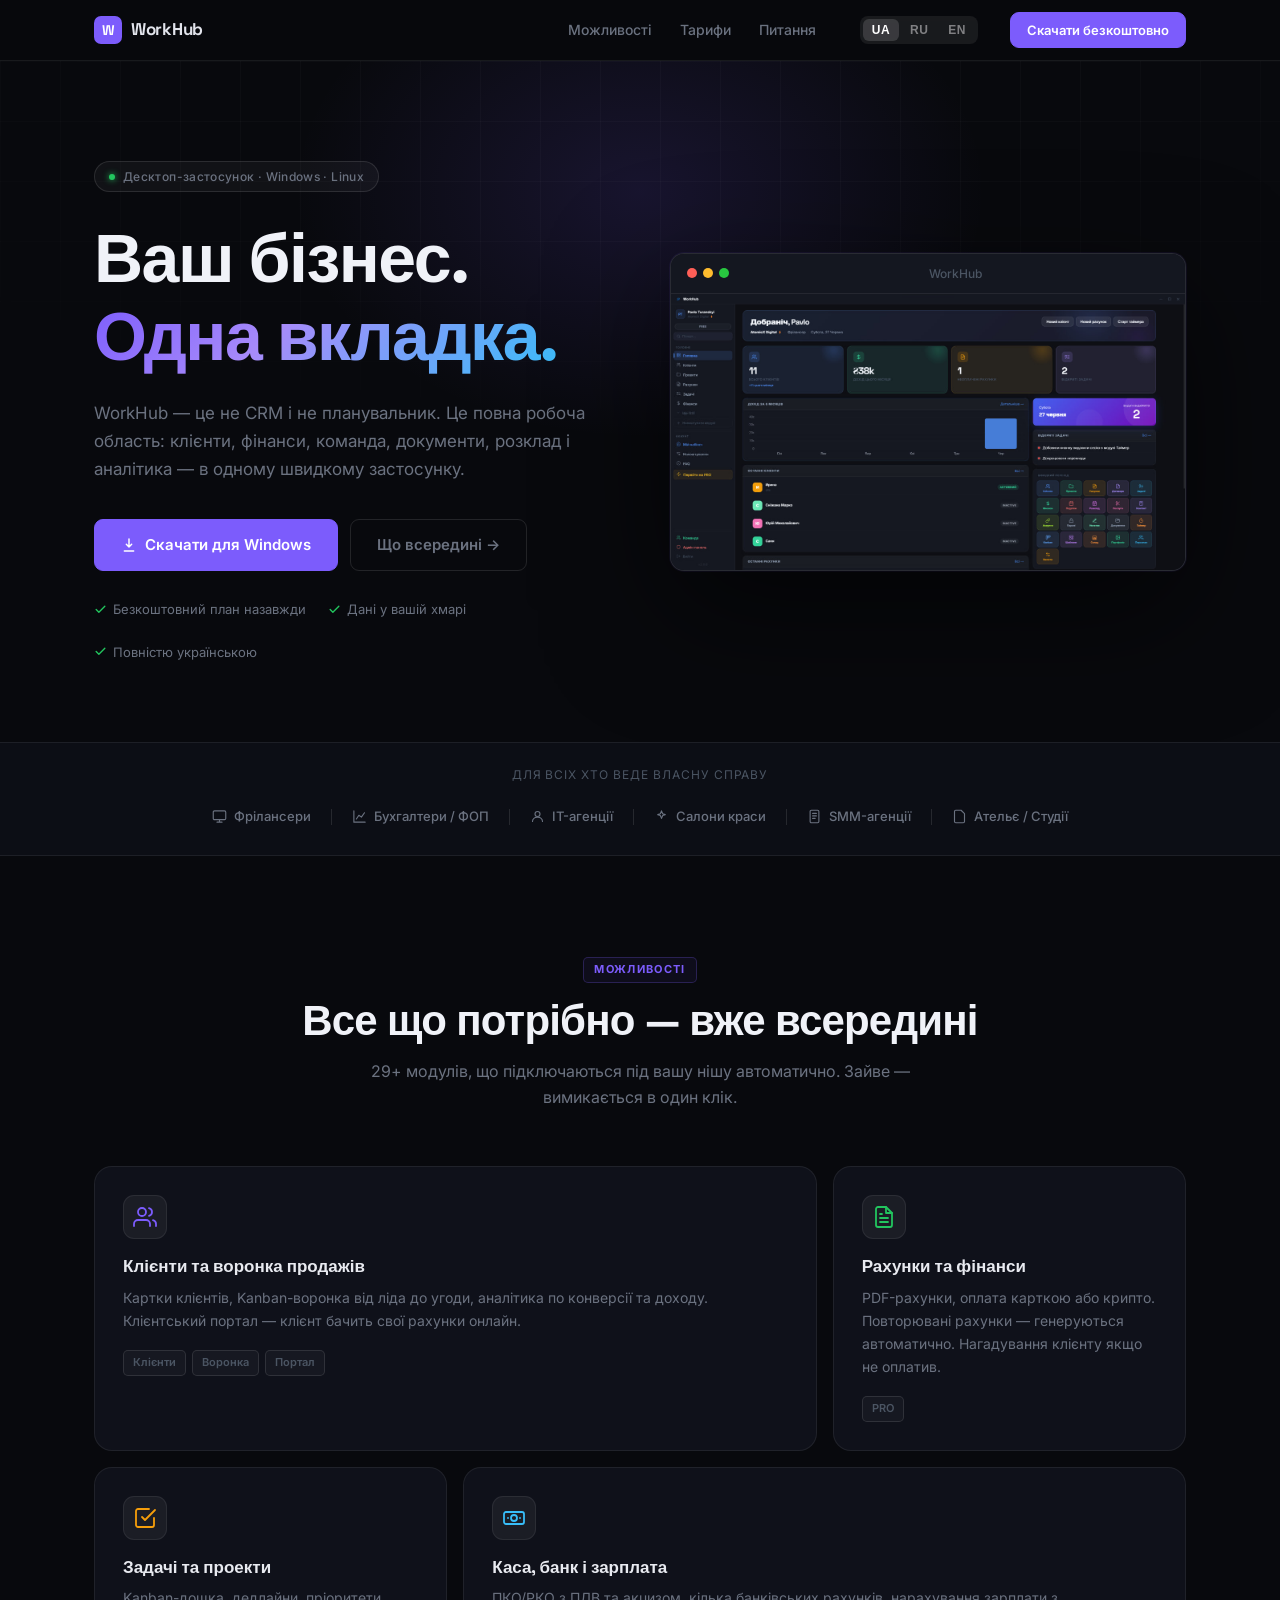
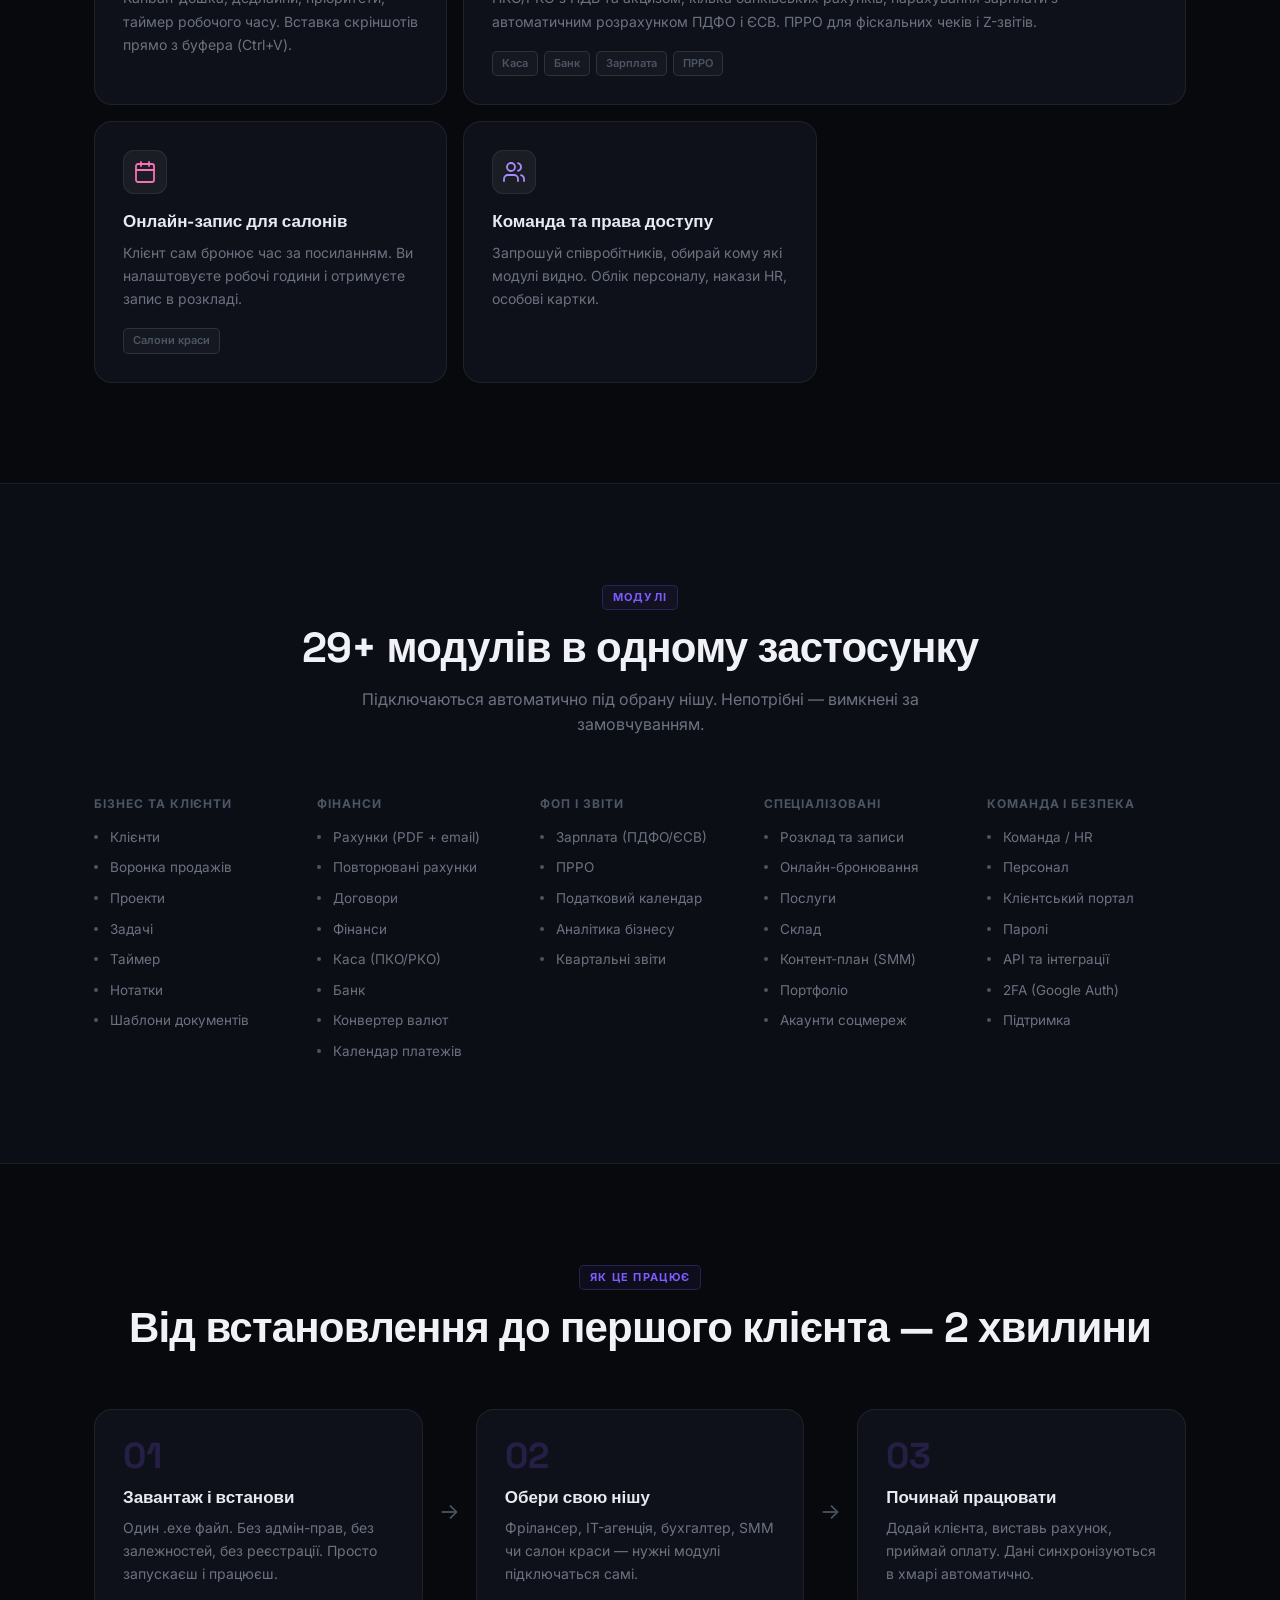
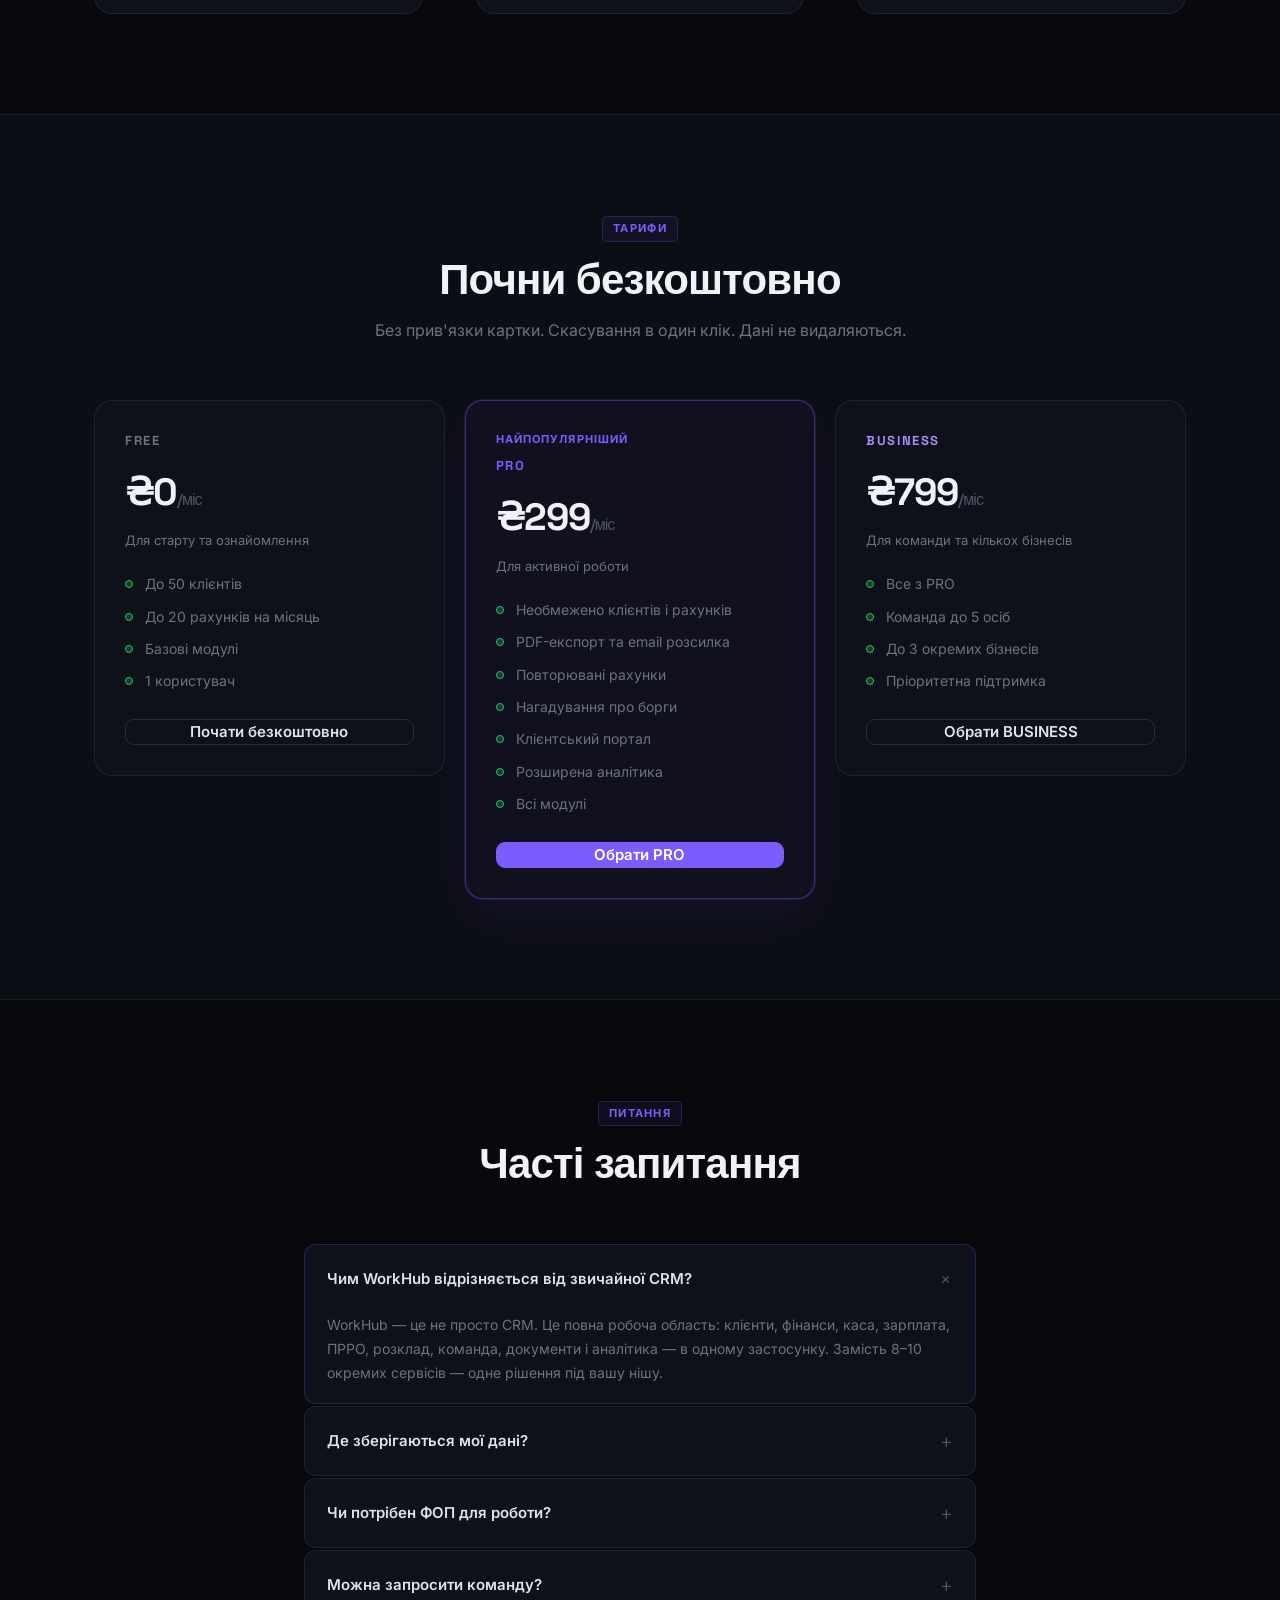
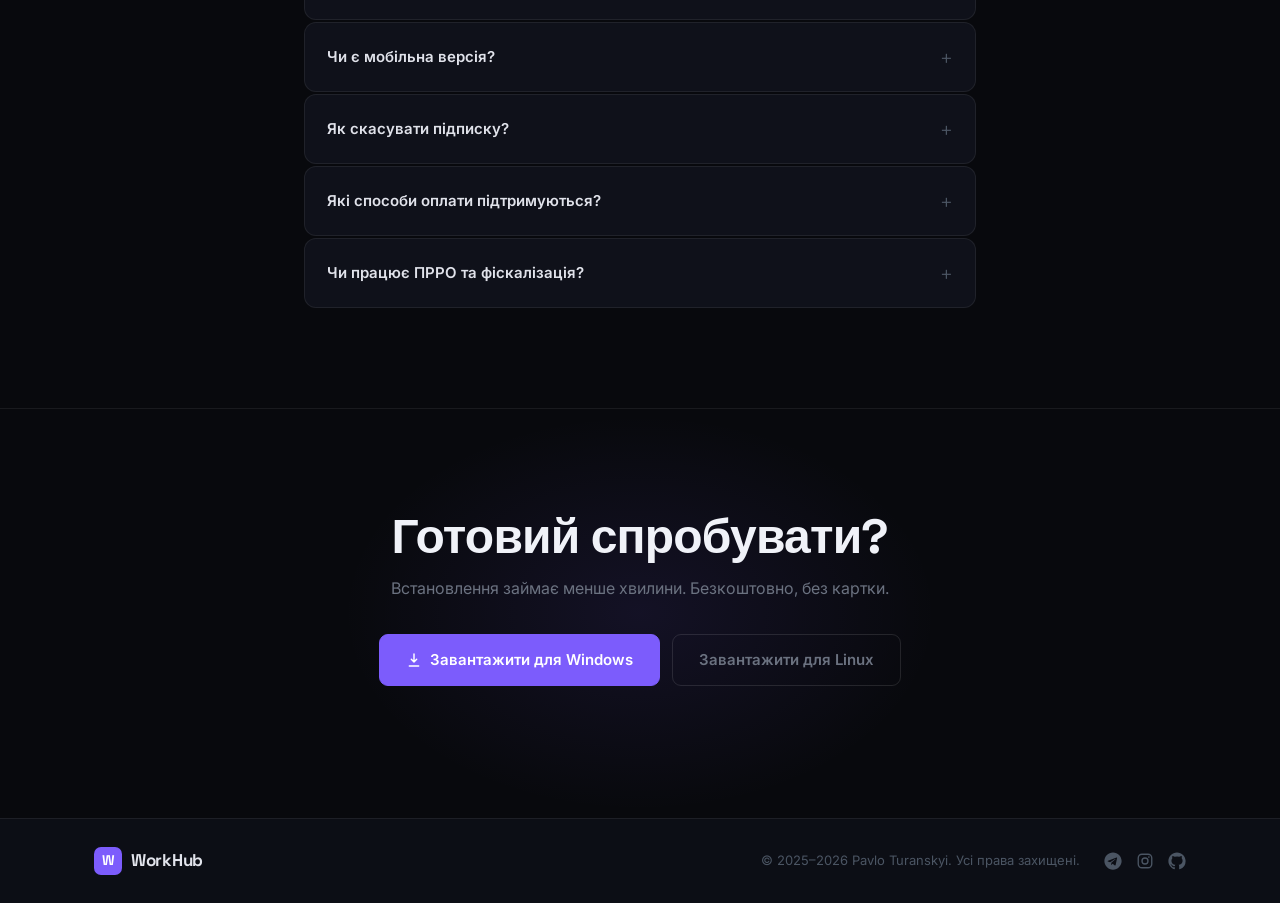
==== commit f87a31db: "Fix pricing: add client portal to PRO, sync with actual permissions Co-Authored-By: Claude Sonnet 4." ====
--- a/index.html
+++ b/index.html
@@ -335,8 +335,9 @@
           <li data-i18n="pricing.pro.2">PDF-експорт та email розсилка</li>
           <li data-i18n="pricing.pro.3">Повторювані рахунки</li>
           <li data-i18n="pricing.pro.4">Нагадування про борги</li>
-          <li data-i18n="pricing.pro.5">Розширена аналітика</li>
-          <li data-i18n="pricing.pro.6">Всі модулі</li>
+          <li data-i18n="pricing.pro.5">Клієнтський портал</li>
+          <li data-i18n="pricing.pro.6">Розширена аналітика</li>
+          <li data-i18n="pricing.pro.7">Всі модулі</li>
         </ul>
         <a href="https://github.com/Pavlo554/workhub/releases/latest" class="btn btn-primary btn-block" data-i18n="pricing.pro.btn">Обрати PRO</a>
       </div>
@@ -493,7 +494,7 @@
     'pricing.free.desc': 'Для старту та ознайомлення', 'pricing.free.1': 'До 50 клієнтів', 'pricing.free.2': 'До 20 рахунків на місяць',
     'pricing.free.3': 'Базові модулі', 'pricing.free.4': '1 користувач', 'pricing.free.btn': 'Почати безкоштовно',
     'pricing.pro.desc': 'Для активної роботи', 'pricing.pro.1': 'Необмежено клієнтів і рахунків', 'pricing.pro.2': 'PDF-експорт та email розсилка',
-    'pricing.pro.3': 'Повторювані рахунки', 'pricing.pro.4': 'Нагадування про борги', 'pricing.pro.5': 'Розширена аналітика', 'pricing.pro.6': 'Всі модулі', 'pricing.pro.btn': 'Обрати PRO',
+    'pricing.pro.3': 'Повторювані рахунки', 'pricing.pro.4': 'Нагадування про борги', 'pricing.pro.5': 'Клієнтський портал', 'pricing.pro.6': 'Розширена аналітика', 'pricing.pro.7': 'Всі модулі', 'pricing.pro.btn': 'Обрати PRO',
     'pricing.biz.desc': 'Для команди та кількох бізнесів', 'pricing.biz.1': 'Все з PRO', 'pricing.biz.2': 'Команда до 5 осіб',
     'pricing.biz.3': 'До 3 окремих бізнесів', 'pricing.biz.4': 'Пріоритетна підтримка', 'pricing.biz.btn': 'Обрати BUSINESS',
     'faq.tag': 'ПИТАННЯ', 'faq.title': 'Часті запитання',
@@ -560,7 +561,7 @@
     'pricing.free.desc': 'Для старта и знакомства', 'pricing.free.1': 'До 50 клиентов', 'pricing.free.2': 'До 20 счетов в месяц',
     'pricing.free.3': 'Базовые модули', 'pricing.free.4': '1 пользователь', 'pricing.free.btn': 'Начать бесплатно',
     'pricing.pro.desc': 'Для активной работы', 'pricing.pro.1': 'Безлимитные клиенты и счета', 'pricing.pro.2': 'PDF-экспорт и email рассылка',
-    'pricing.pro.3': 'Повторяющиеся счета', 'pricing.pro.4': 'Напоминания о долгах', 'pricing.pro.5': 'Расширенная аналитика', 'pricing.pro.6': 'Все модули', 'pricing.pro.btn': 'Выбрать PRO',
+    'pricing.pro.3': 'Повторяющиеся счета', 'pricing.pro.4': 'Напоминания о долгах', 'pricing.pro.5': 'Клиентский портал', 'pricing.pro.6': 'Расширенная аналитика', 'pricing.pro.7': 'Все модули', 'pricing.pro.btn': 'Выбрать PRO',
     'pricing.biz.desc': 'Для команды и нескольких бизнесов', 'pricing.biz.1': 'Всё из PRO', 'pricing.biz.2': 'Команда до 5 человек',
     'pricing.biz.3': 'До 3 отдельных бизнесов', 'pricing.biz.4': 'Приоритетная поддержка', 'pricing.biz.btn': 'Выбрать BUSINESS',
     'faq.tag': 'ВОПРОСЫ', 'faq.title': 'Частые вопросы',
@@ -627,7 +628,7 @@
     'pricing.free.desc': 'For getting started', 'pricing.free.1': 'Up to 50 clients', 'pricing.free.2': 'Up to 20 invoices/month',
     'pricing.free.3': 'Core modules', 'pricing.free.4': '1 user', 'pricing.free.btn': 'Start for free',
     'pricing.pro.desc': 'For active work', 'pricing.pro.1': 'Unlimited clients & invoices', 'pricing.pro.2': 'PDF export & email delivery',
-    'pricing.pro.3': 'Recurring invoices', 'pricing.pro.4': 'Overdue reminders', 'pricing.pro.5': 'Advanced analytics', 'pricing.pro.6': 'All modules', 'pricing.pro.btn': 'Get PRO',
+    'pricing.pro.3': 'Recurring invoices', 'pricing.pro.4': 'Overdue reminders', 'pricing.pro.5': 'Client portal', 'pricing.pro.6': 'Advanced analytics', 'pricing.pro.7': 'All modules', 'pricing.pro.btn': 'Get PRO',
     'pricing.biz.desc': 'For teams & multiple businesses', 'pricing.biz.1': 'Everything in PRO', 'pricing.biz.2': 'Team up to 5 people',
     'pricing.biz.3': 'Up to 3 separate businesses', 'pricing.biz.4': 'Priority support', 'pricing.biz.btn': 'Get BUSINESS',
     'faq.tag': 'FAQ', 'faq.title': 'Frequently asked questions',
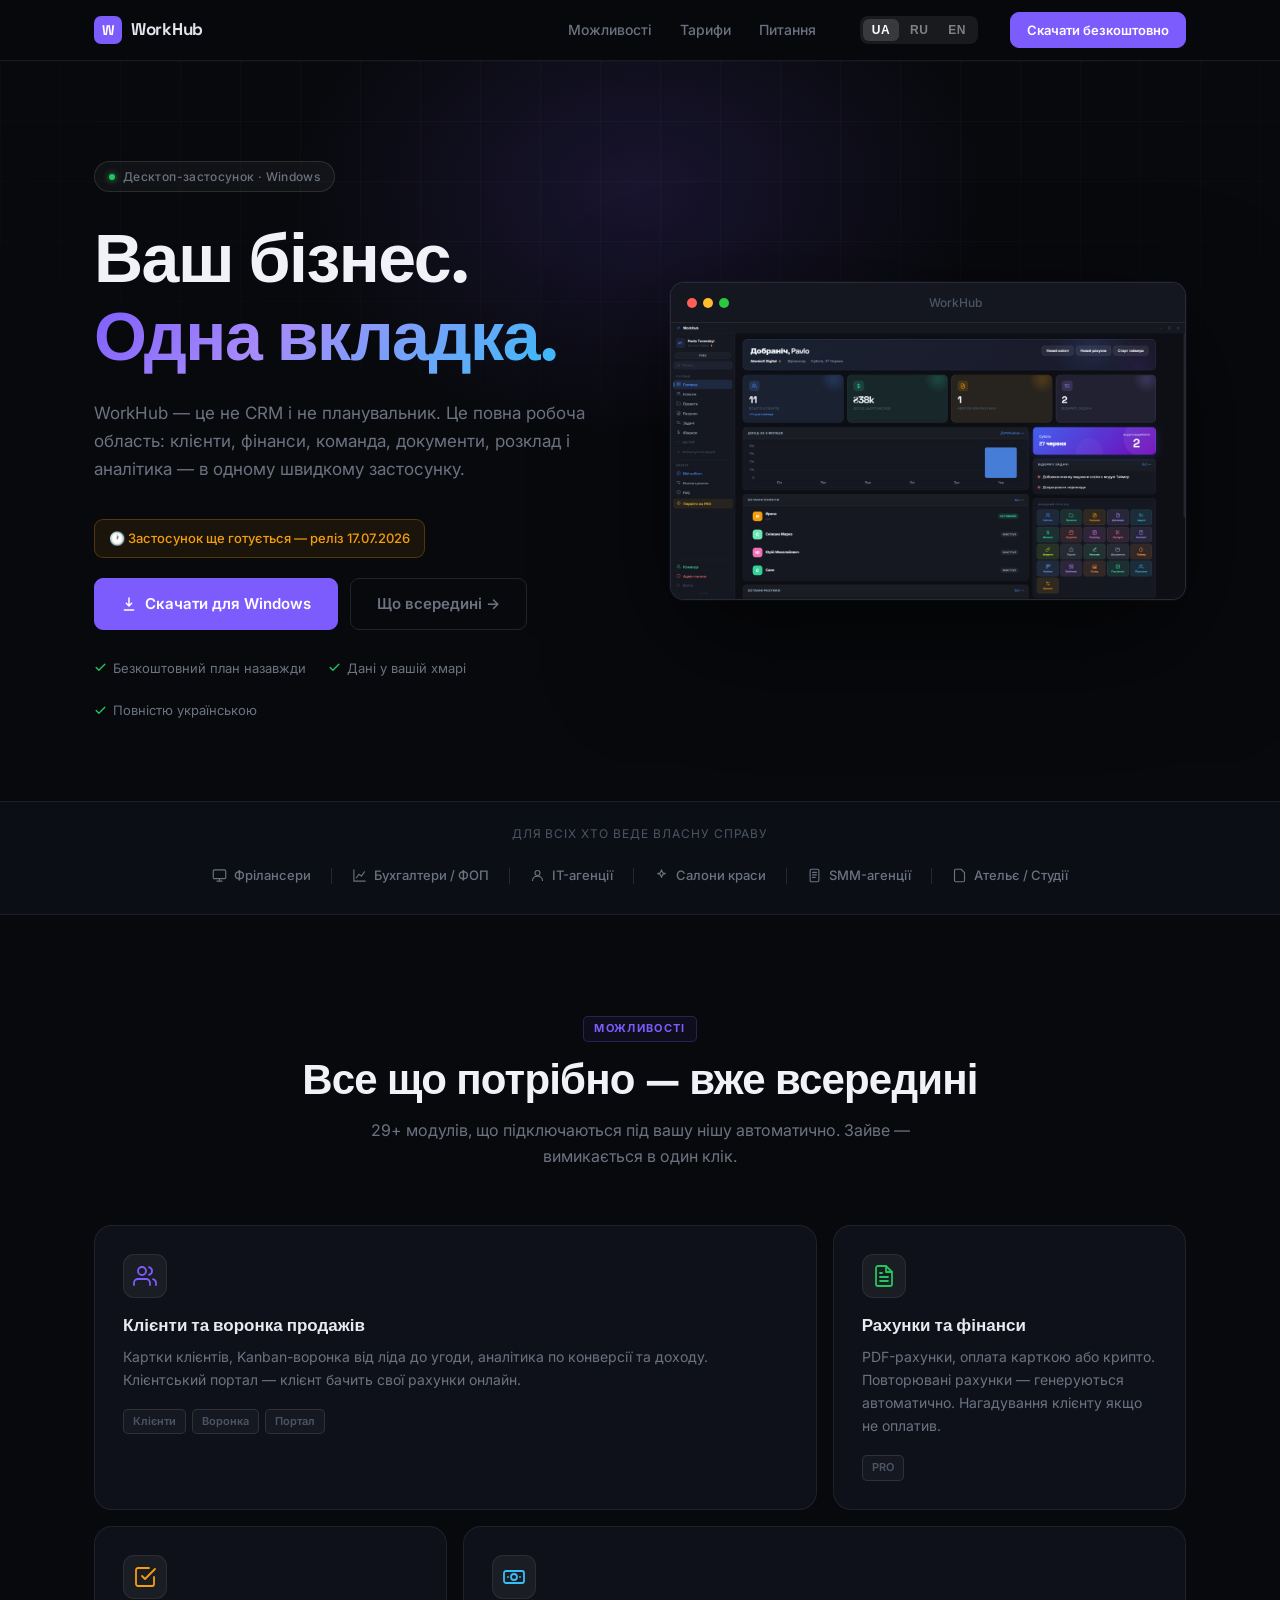
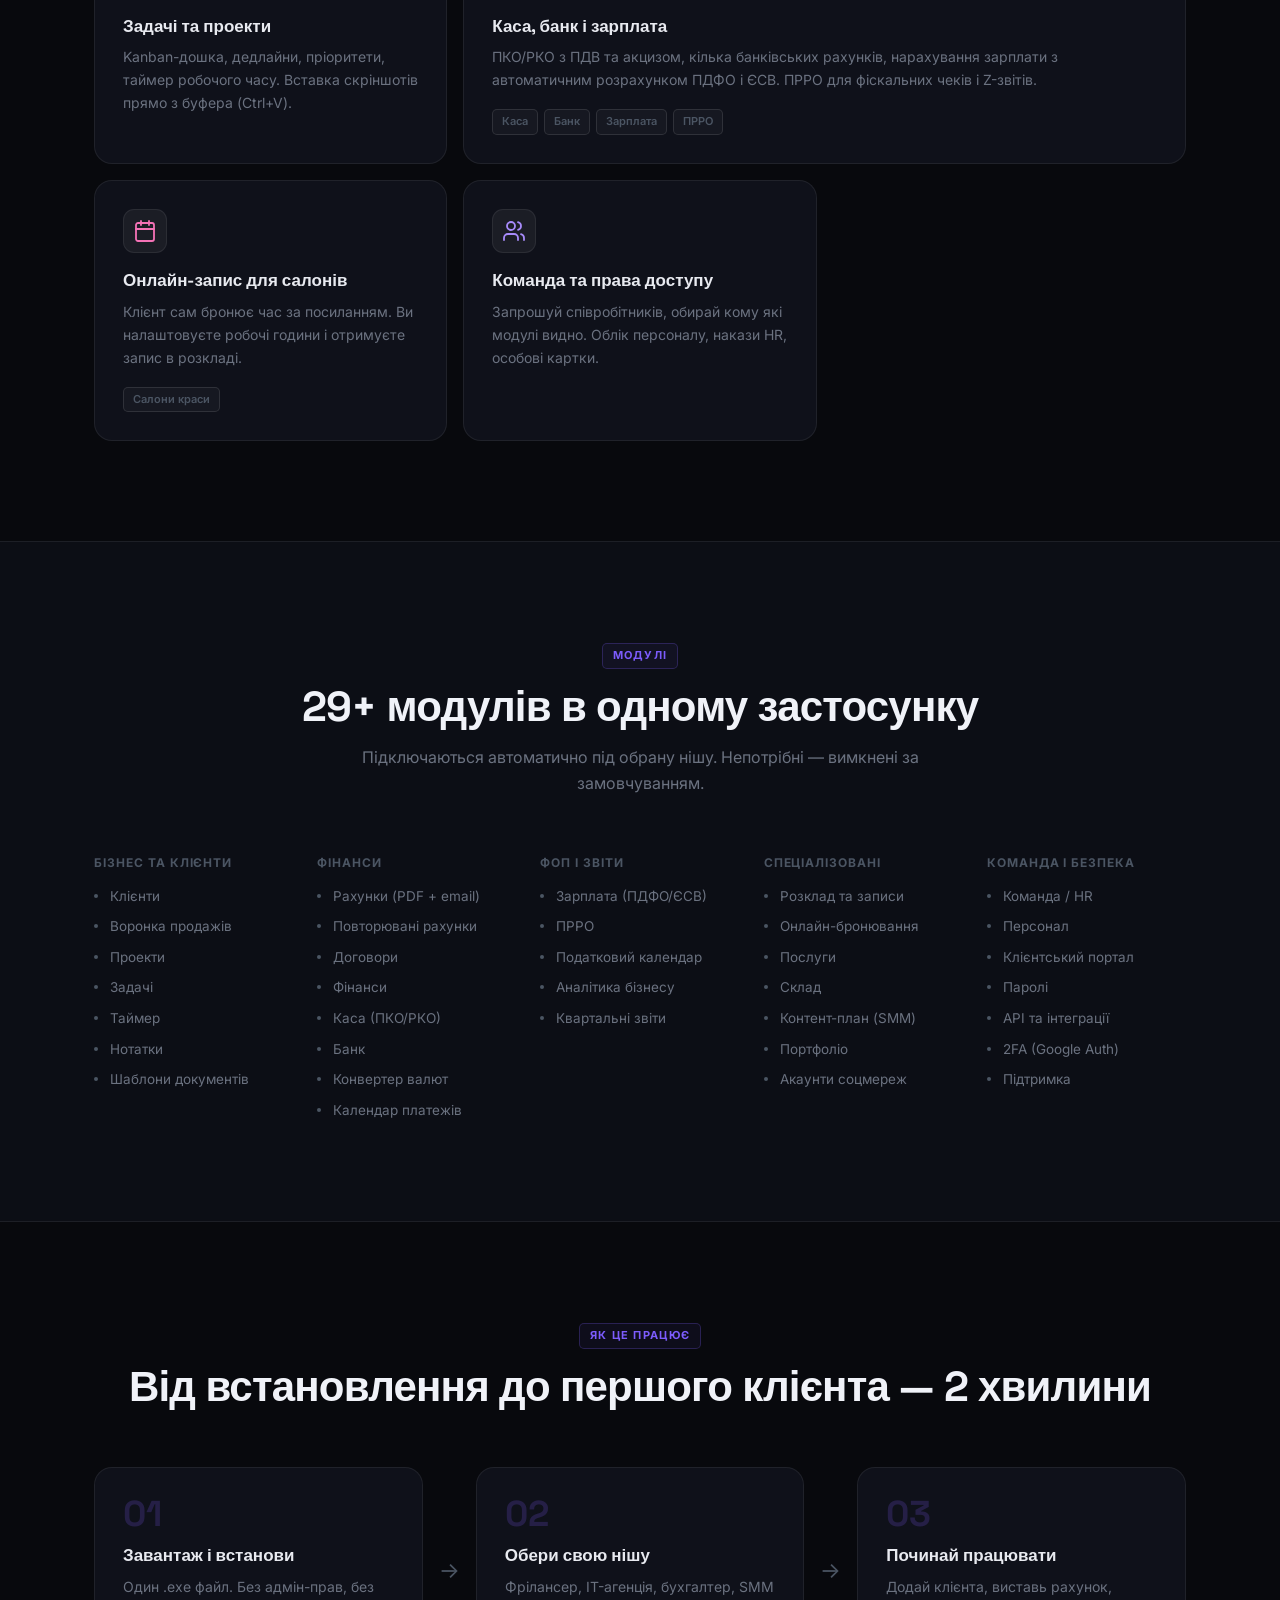
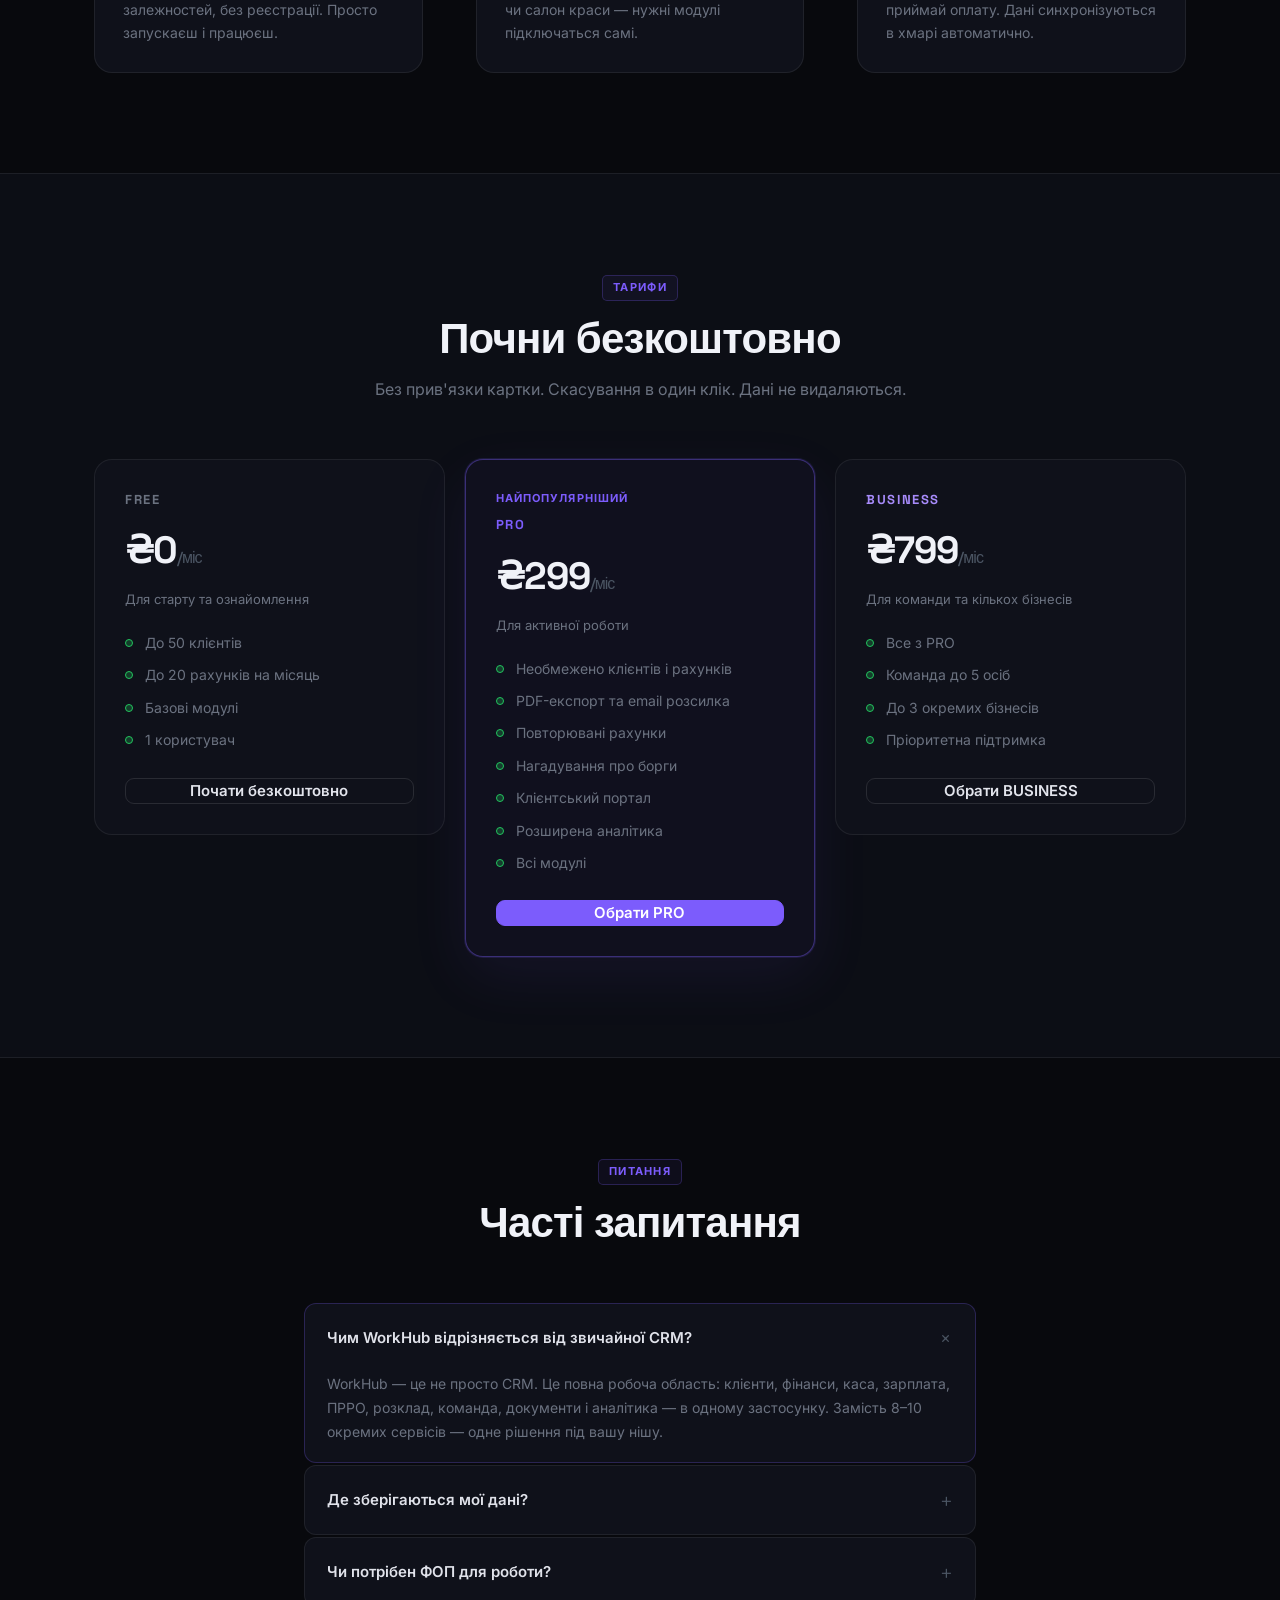
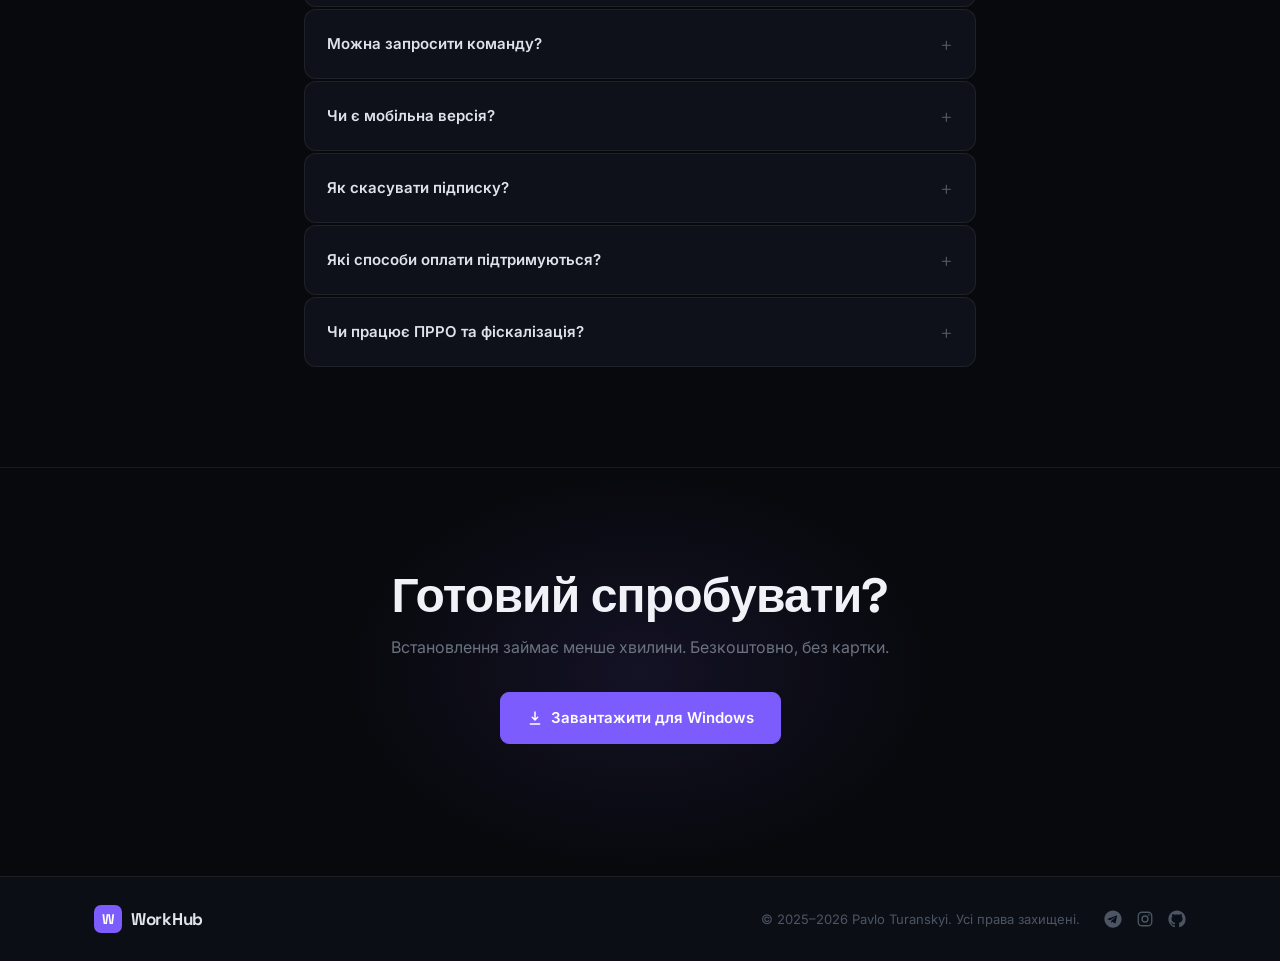
==== commit c9c9690d: "Add niche landing pages, drop Linux, gate downloads until launch - New niche pages: /fop/, /salon/, " ====
--- a/index.html
+++ b/index.html
@@ -36,7 +36,7 @@
       <button class="lang-btn" data-lang="ru">RU</button>
       <button class="lang-btn" data-lang="en">EN</button>
     </div>
-    <a href="https://github.com/Pavlo554/workhub/releases/latest" class="btn btn-primary btn-sm" id="dl-win-nav" data-i18n="nav.download">Скачати безкоштовно</a>
+    <a href="https://github.com/WorkHub-App/workhub-releases/releases/latest" class="btn btn-primary btn-sm" id="dl-win-nav" data-i18n="nav.download">Скачати безкоштовно</a>
   </div>
 </header>
 
@@ -50,7 +50,7 @@
     <div class="hero-content">
       <div class="hero-badge">
         <span class="badge-dot"></span>
-        <span data-i18n="hero.badge">Десктоп-застосунок · Windows · Linux</span>
+        <span data-i18n="hero.badge">Десктоп-застосунок · Windows</span>
       </div>
       <h1>
         <span data-i18n="hero.title1">Ваш бізнес.</span><br>
@@ -59,8 +59,9 @@
       <p class="hero-sub" data-i18n="hero.sub">
         WorkHub — це не CRM і не планувальник. Це повна робоча область: клієнти, фінанси, команда, документи, розклад і аналітика — в одному швидкому застосунку.
       </p>
+      <p class="hero-notice" id="hero-notice" data-i18n="hero.notice">🕐 Застосунок ще готується — реліз 17.07.2026</p>
       <div class="hero-actions">
-        <a href="https://github.com/Pavlo554/workhub/releases/latest" class="btn btn-primary btn-lg" id="dl-win-hero">
+        <a href="https://github.com/WorkHub-App/workhub-releases/releases/latest" class="btn btn-primary btn-lg" id="dl-win-hero">
           <svg width="16" height="16" viewBox="0 0 24 24" fill="none" stroke="currentColor" stroke-width="2.2" stroke-linecap="round" stroke-linejoin="round"><path d="M12 3v12m0 0l-4-4m4 4l4-4M5 21h14"/></svg>
           <span data-i18n="hero.dl_win">Скачати для Windows</span>
         </a>
@@ -90,30 +91,30 @@
   <div class="container">
     <p class="niches-label" data-i18n="niches.label">Для всіх хто веде власну справу</p>
     <div class="niches-row">
-      <div class="niche">
+      <a class="niche" href="freelance/index.html">
         <svg width="15" height="15" viewBox="0 0 24 24" fill="none" stroke="currentColor" stroke-width="1.8" stroke-linecap="round" stroke-linejoin="round"><rect x="2" y="3" width="20" height="14" rx="2"/><path d="M8 21h8M12 17v4"/></svg>
         <span data-i18n="niche.freelancer">Фрілансери</span>
-      </div>
+      </a>
       <div class="niche-sep"></div>
-      <div class="niche">
+      <a class="niche" href="fop/index.html">
         <svg width="15" height="15" viewBox="0 0 24 24" fill="none" stroke="currentColor" stroke-width="1.8" stroke-linecap="round" stroke-linejoin="round"><path d="M3 3v18h18"/><path d="M7 16l4-6 4 3 5-7"/></svg>
         <span data-i18n="niche.accountant">Бухгалтери / ФОП</span>
-      </div>
+      </a>
       <div class="niche-sep"></div>
-      <div class="niche">
+      <a class="niche" href="it/index.html">
         <svg width="15" height="15" viewBox="0 0 24 24" fill="none" stroke="currentColor" stroke-width="1.8" stroke-linecap="round" stroke-linejoin="round"><circle cx="12" cy="8" r="4"/><path d="M4 20c0-4 3.6-7 8-7s8 3 8 7"/></svg>
         <span data-i18n="niche.it">IT-агенції</span>
-      </div>
+      </a>
       <div class="niche-sep"></div>
-      <div class="niche">
+      <a class="niche" href="salon/index.html">
         <svg width="15" height="15" viewBox="0 0 24 24" fill="none" stroke="currentColor" stroke-width="1.8" stroke-linecap="round" stroke-linejoin="round"><path d="M12 3l1.9 4.5L18 9l-4.1 1.5L12 15l-1.9-4.5L6 9l4.1-1.5z"/></svg>
         <span data-i18n="niche.beauty">Салони краси</span>
-      </div>
+      </a>
       <div class="niche-sep"></div>
-      <div class="niche">
+      <a class="niche" href="smm/index.html">
         <svg width="15" height="15" viewBox="0 0 24 24" fill="none" stroke="currentColor" stroke-width="1.8" stroke-linecap="round" stroke-linejoin="round"><rect x="5" y="2" width="14" height="20" rx="2"/><path d="M9 7h6M9 11h6M9 15h4"/></svg>
         <span data-i18n="niche.smm">SMM-агенції</span>
-      </div>
+      </a>
       <div class="niche-sep"></div>
       <div class="niche">
         <svg width="15" height="15" viewBox="0 0 24 24" fill="none" stroke="currentColor" stroke-width="1.8" stroke-linecap="round" stroke-linejoin="round"><path d="M14.5 2H6a2 2 0 0 0-2 2v16a2 2 0 0 0 2 2h12a2 2 0 0 0 2-2V7.5L14.5 2z"/></svg>
@@ -322,7 +323,7 @@
           <li data-i18n="pricing.free.3">Базові модулі</li>
           <li data-i18n="pricing.free.4">1 користувач</li>
         </ul>
-        <a href="https://github.com/Pavlo554/workhub/releases/latest" class="btn btn-outline btn-block" data-i18n="pricing.free.btn">Почати безкоштовно</a>
+        <a href="https://github.com/WorkHub-App/workhub-releases/releases/latest" class="btn btn-outline btn-block" data-i18n="pricing.free.btn">Почати безкоштовно</a>
       </div>
 
       <div class="price-card price-featured">
@@ -339,7 +340,7 @@
           <li data-i18n="pricing.pro.6">Розширена аналітика</li>
           <li data-i18n="pricing.pro.7">Всі модулі</li>
         </ul>
-        <a href="https://github.com/Pavlo554/workhub/releases/latest" class="btn btn-primary btn-block" data-i18n="pricing.pro.btn">Обрати PRO</a>
+        <a href="https://github.com/WorkHub-App/workhub-releases/releases/latest" class="btn btn-primary btn-block" data-i18n="pricing.pro.btn">Обрати PRO</a>
       </div>
 
       <div class="price-card">
@@ -352,7 +353,7 @@
           <li data-i18n="pricing.biz.3">До 3 окремих бізнесів</li>
           <li data-i18n="pricing.biz.4">Пріоритетна підтримка</li>
         </ul>
-        <a href="https://github.com/Pavlo554/workhub/releases/latest" class="btn btn-outline btn-block" data-i18n="pricing.biz.btn">Обрати BUSINESS</a>
+        <a href="https://github.com/WorkHub-App/workhub-releases/releases/latest" class="btn btn-outline btn-block" data-i18n="pricing.biz.btn">Обрати BUSINESS</a>
       </div>
 
     </div>
@@ -385,7 +386,7 @@
       </details>
       <details class="faq-item">
         <summary data-i18n="faq.q5">Чи є мобільна версія?</summary>
-        <p data-i18n="faq.a5">Наразі WorkHub — десктопний застосунок для Windows і Linux. Мобільна версія в планах розвитку.</p>
+        <p data-i18n="faq.a5">Наразі WorkHub — десктопний застосунок для Windows. Мобільна версія в планах розвитку.</p>
       </details>
       <details class="faq-item">
         <summary data-i18n="faq.q6">Як скасувати підписку?</summary>
@@ -410,11 +411,10 @@
     <h2 data-i18n="cta.title">Готовий спробувати?</h2>
     <p data-i18n="cta.sub">Встановлення займає менше хвилини. Безкоштовно, без картки.</p>
     <div class="cta-actions">
-      <a href="https://github.com/Pavlo554/workhub/releases/latest" class="btn btn-primary btn-lg" id="dl-win-cta">
+      <a href="https://github.com/WorkHub-App/workhub-releases/releases/latest" class="btn btn-primary btn-lg" id="dl-win-cta">
         <svg width="16" height="16" viewBox="0 0 24 24" fill="none" stroke="currentColor" stroke-width="2.2" stroke-linecap="round" stroke-linejoin="round"><path d="M12 3v12m0 0l-4-4m4 4l4-4M5 21h14"/></svg>
         <span data-i18n="cta.dl_win">Завантажити для Windows</span>
       </a>
-      <a href="https://github.com/Pavlo554/workhub/releases/latest" class="btn btn-ghost btn-lg" id="dl-linux-cta" data-i18n="cta.dl_linux">Завантажити для Linux</a>
     </div>
     <p class="cta-meta" id="dl-meta"></p>
   </div>
@@ -449,9 +449,10 @@
     'page.title': 'WorkHub — Робоча область для вашого бізнесу',
     'page.desc': 'WorkHub — десктопний застосунок що замінює 10 окремих сервісів. Клієнти, фінанси, команда, документи, розклад — в одному місці.',
     'nav.features': 'Можливості', 'nav.pricing': 'Тарифи', 'nav.faq': 'Питання', 'nav.download': 'Скачати безкоштовно',
-    'hero.badge': 'Десктоп-застосунок · Windows · Linux',
+    'hero.badge': 'Десктоп-застосунок · Windows',
     'hero.title1': 'Ваш бізнес.', 'hero.title2': 'Одна вкладка.',
     'hero.sub': 'WorkHub — це не CRM і не планувальник. Це повна робоча область: клієнти, фінанси, команда, документи, розклад і аналітика — в одному швидкому застосунку.',
+    'hero.notice': '🕐 Застосунок ще готується — реліз 17.07.2026',
     'hero.dl_win': 'Скачати для Windows', 'hero.explore': 'Що всередині →',
     'hero.trust1': 'Безкоштовний план назавжди', 'hero.trust2': 'Дані у вашій хмарі', 'hero.trust3': 'Повністю українською',
     'niches.label': 'Для всіх хто веде власну справу',
@@ -503,12 +504,12 @@
     'faq.q2': 'Де зберігаються мої дані?', 'faq.a2': 'Дані синхронізуються через Firebase — вашу приватну хмару. Застосунок працює і офлайн, синхронізується при підключенні. Ви завжди контролюєте свої дані.',
     'faq.q3': 'Чи потрібен ФОП для роботи?', 'faq.a3': 'Ні. WorkHub можна використовувати як фізособа. Для оплати підписки — картка, Monobank або криптовалюта.',
     'faq.q4': 'Можна запросити команду?', 'faq.a4': 'Так, на плані BUSINESS — до 5 співробітників за кодом запрошення. Кожному налаштовуєте доступ до потрібних модулів.',
-    'faq.q5': 'Чи є мобільна версія?', 'faq.a5': 'Наразі WorkHub — десктопний застосунок для Windows і Linux. Мобільна версія в планах розвитку.',
+    'faq.q5': 'Чи є мобільна версія?', 'faq.a5': 'Наразі WorkHub — десктопний застосунок для Windows. Мобільна версія в планах розвитку.',
     'faq.q6': 'Як скасувати підписку?', 'faq.a6': 'В будь-який момент через Налаштування → Підписка. Акаунт переходить на FREE план, дані не видаляються.',
     'faq.q7': 'Які способи оплати підтримуються?', 'faq.a7': 'Картка через AIFO, Monobank-банка та криптовалюта (USDT, BTC, ETH).',
     'faq.q8': 'Чи працює ПРРО та фіскалізація?', 'faq.a8': 'Так. Окремий модуль ПРРО для фіскальних чеків, змін та Z-звітів. Плюс податковий календар з автоматичними нагадуваннями про ЄП, ЄСВ і ВЗ.',
     'cta.title': 'Готовий спробувати?', 'cta.sub': 'Встановлення займає менше хвилини. Безкоштовно, без картки.',
-    'cta.dl_win': 'Завантажити для Windows', 'cta.dl_linux': 'Завантажити для Linux',
+    'cta.dl_win': 'Завантажити для Windows',
     'footer.copy': '© 2025–2026 Pavlo Turanskyi. Усі права захищені.',
   },
 
@@ -516,9 +517,10 @@
     'page.title': 'WorkHub — Рабочая область для вашего бизнеса',
     'page.desc': 'WorkHub — десктопное приложение, заменяющее 10 отдельных сервисов. Клиенты, финансы, команда, документы, расписание — в одном месте.',
     'nav.features': 'Возможности', 'nav.pricing': 'Тарифы', 'nav.faq': 'Вопросы', 'nav.download': 'Скачать бесплатно',
-    'hero.badge': 'Десктоп-приложение · Windows · Linux',
+    'hero.badge': 'Десктоп-приложение · Windows',
     'hero.title1': 'Ваш бизнес.', 'hero.title2': 'Одна вкладка.',
     'hero.sub': 'WorkHub — это не CRM и не планировщик. Это полная рабочая область: клиенты, финансы, команда, документы, расписание и аналитика — в одном быстром приложении.',
+    'hero.notice': '🕐 Приложение ещё готовится — релиз 17.07.2026',
     'hero.dl_win': 'Скачать для Windows', 'hero.explore': 'Что внутри →',
     'hero.trust1': 'Бесплатный план навсегда', 'hero.trust2': 'Данные в вашем облаке', 'hero.trust3': 'Полностью на украинском',
     'niches.label': 'Для всех кто ведёт своё дело',
@@ -570,12 +572,12 @@
     'faq.q2': 'Где хранятся мои данные?', 'faq.a2': 'Данные синхронизируются через Firebase — ваше приватное облако. Приложение работает и офлайн, синхронизируется при подключении. Вы всегда контролируете свои данные.',
     'faq.q3': 'Нужен ли ФЛП для работы?', 'faq.a3': 'Нет. WorkHub можно использовать как физическое лицо. Для оплаты подписки — карта, Monobank или криптовалюта.',
     'faq.q4': 'Можно пригласить команду?', 'faq.a4': 'Да, на плане BUSINESS — до 5 сотрудников по коду приглашения. Каждому настраиваете доступ к нужным модулям.',
-    'faq.q5': 'Есть ли мобильная версия?', 'faq.a5': 'Сейчас WorkHub — десктопное приложение для Windows и Linux. Мобильная версия в планах развития.',
+    'faq.q5': 'Есть ли мобильная версия?', 'faq.a5': 'Сейчас WorkHub — десктопное приложение для Windows. Мобильная версия в планах развития.',
     'faq.q6': 'Как отменить подписку?', 'faq.a6': 'В любой момент через Настройки → Подписка. Аккаунт переходит на FREE план, данные не удаляются.',
     'faq.q7': 'Какие способы оплаты поддерживаются?', 'faq.a7': 'Карта через AIFO, Monobank и криптовалюта (USDT, BTC, ETH).',
     'faq.q8': 'Работает ли ПРРО и фискализация?', 'faq.a8': 'Да. Отдельный модуль ПРРО для фискальных чеков, смен и Z-отчётов. Плюс налоговый календарь с автоматическими напоминаниями.',
     'cta.title': 'Готов попробовать?', 'cta.sub': 'Установка занимает меньше минуты. Бесплатно, без карты.',
-    'cta.dl_win': 'Скачать для Windows', 'cta.dl_linux': 'Скачать для Linux',
+    'cta.dl_win': 'Скачать для Windows',
     'footer.copy': '© 2025–2026 Pavlo Turanskyi. Все права защищены.',
   },
 
@@ -583,9 +585,10 @@
     'page.title': 'WorkHub — The All-in-One Workspace for Your Business',
     'page.desc': 'WorkHub — a desktop app replacing 10 separate services. Clients, finances, team, documents, schedule — in one place.',
     'nav.features': 'Features', 'nav.pricing': 'Pricing', 'nav.faq': 'FAQ', 'nav.download': 'Download free',
-    'hero.badge': 'Desktop app · Windows · Linux',
+    'hero.badge': 'Desktop app · Windows',
     'hero.title1': 'Your business.', 'hero.title2': 'One tab.',
     'hero.sub': 'WorkHub is not a CRM or a planner. It\'s a complete workspace: clients, finances, team, documents, schedule and analytics — in one fast app.',
+    'hero.notice': '🕐 The app is still in progress — launching 07/17/2026',
     'hero.dl_win': 'Download for Windows', 'hero.explore': 'What\'s inside →',
     'hero.trust1': 'Free plan forever', 'hero.trust2': 'Data in your cloud', 'hero.trust3': 'Available in Ukrainian',
     'niches.label': 'For everyone running their own business',
@@ -637,12 +640,12 @@
     'faq.q2': 'Where is my data stored?', 'faq.a2': 'Data syncs through Firebase — your private cloud. The app works offline and syncs when connected. You always control your data.',
     'faq.q3': 'Do I need to be a registered business?', 'faq.a3': 'No. WorkHub can be used as an individual. Payment accepts card, Monobank or cryptocurrency.',
     'faq.q4': 'Can I invite a team?', 'faq.a4': 'Yes, on the BUSINESS plan — up to 5 employees via invite code. You configure each person\'s module access.',
-    'faq.q5': 'Is there a mobile version?', 'faq.a5': 'Currently WorkHub is a desktop app for Windows and Linux. A mobile version is on the roadmap.',
+    'faq.q5': 'Is there a mobile version?', 'faq.a5': 'Currently WorkHub is a desktop app for Windows. A mobile version is on the roadmap.',
     'faq.q6': 'How do I cancel my subscription?', 'faq.a6': 'Anytime via Settings → Subscription. The account reverts to the FREE plan, data is kept.',
     'faq.q7': 'What payment methods are supported?', 'faq.a7': 'Card via AIFO, Monobank and cryptocurrency (USDT, BTC, ETH).',
     'faq.q8': 'Does fiscal receipt printing work?', 'faq.a8': 'Yes. A dedicated module for fiscal receipts, shifts and Z-reports. Plus a tax calendar with automatic deadline reminders.',
     'cta.title': 'Ready to try?', 'cta.sub': 'Installation takes under a minute. Free, no credit card.',
-    'cta.dl_win': 'Download for Windows', 'cta.dl_linux': 'Download for Linux',
+    'cta.dl_win': 'Download for Windows',
     'footer.copy': '© 2025–2026 Pavlo Turanskyi. All rights reserved.',
   },
 }
@@ -690,17 +693,31 @@
   els.forEach(el => io.observe(el));
 })();
 
-// ── Direct download links from GitHub ─────────────────────────────────────────
+// ── Launch gate: app not downloadable until 17.07.2026 ────────────────────────
+const LAUNCH_DATE = new Date('2026-07-18T00:00:00+03:00');
+const DL_BTN_IDS = ['dl-win-nav', 'dl-win-hero', 'dl-win-cta'];
+
+function lockDownloads() {
+  DL_BTN_IDS.forEach(id => {
+    const el = document.getElementById(id);
+    if (!el) return;
+    el.classList.add('btn-locked');
+    el.setAttribute('href', '#');
+    el.addEventListener('click', e => e.preventDefault());
+  });
+}
+
 (async function directDownloads() {
+  if (new Date() < LAUNCH_DATE) { lockDownloads(); return; }
+  const notice = document.getElementById('hero-notice');
+  if (notice) notice.style.display = 'none';
   try {
-    const res = await fetch('https://api.github.com/repos/Pavlo554/workhub/releases/latest');
+    const res = await fetch('https://api.github.com/repos/WorkHub-App/workhub-releases/releases/latest');
     if (!res.ok) return;
     const data = await res.json();
     const exe = data.assets?.find(a => /\.exe$/i.test(a.name));
-    const appImage = data.assets?.find(a => /\.AppImage$/i.test(a.name));
     const v = (data.tag_name || '').replace(/^v/, '');
-    if (exe) ['dl-win-nav','dl-win-hero','dl-win-cta'].forEach(id => { const el = document.getElementById(id); if (el) el.href = exe.browser_download_url; });
-    if (appImage) { const el = document.getElementById('dl-linux-cta'); if (el) el.href = appImage.browser_download_url; }
+    if (exe) DL_BTN_IDS.forEach(id => { const el = document.getElementById(id); if (el) el.href = exe.browser_download_url; });
     const meta = document.getElementById('dl-meta');
     if (meta && v) {
       const lang = localStorage.getItem('wh-lang') || 'uk';
--- a/style.css
+++ b/style.css
@@ -160,6 +160,13 @@
   max-width: 520px; margin-bottom: 36px;
 }
 .hero-actions { display: flex; gap: 12px; flex-wrap: wrap; margin-bottom: 28px; }
+.hero-notice {
+  display: inline-flex; align-items: center; gap: 8px;
+  font-size: 13px; font-weight: 500; color: #F59E0B;
+  background: rgba(245,158,11,.08); border: 1px solid rgba(245,158,11,.25);
+  padding: 8px 14px; border-radius: 9px; margin-bottom: 20px;
+}
+.btn-locked { opacity: .5; cursor: not-allowed; pointer-events: none; }
 .hero-trust {
   display: flex; gap: 22px; flex-wrap: wrap;
   font-size: 13px; color: var(--text-muted);
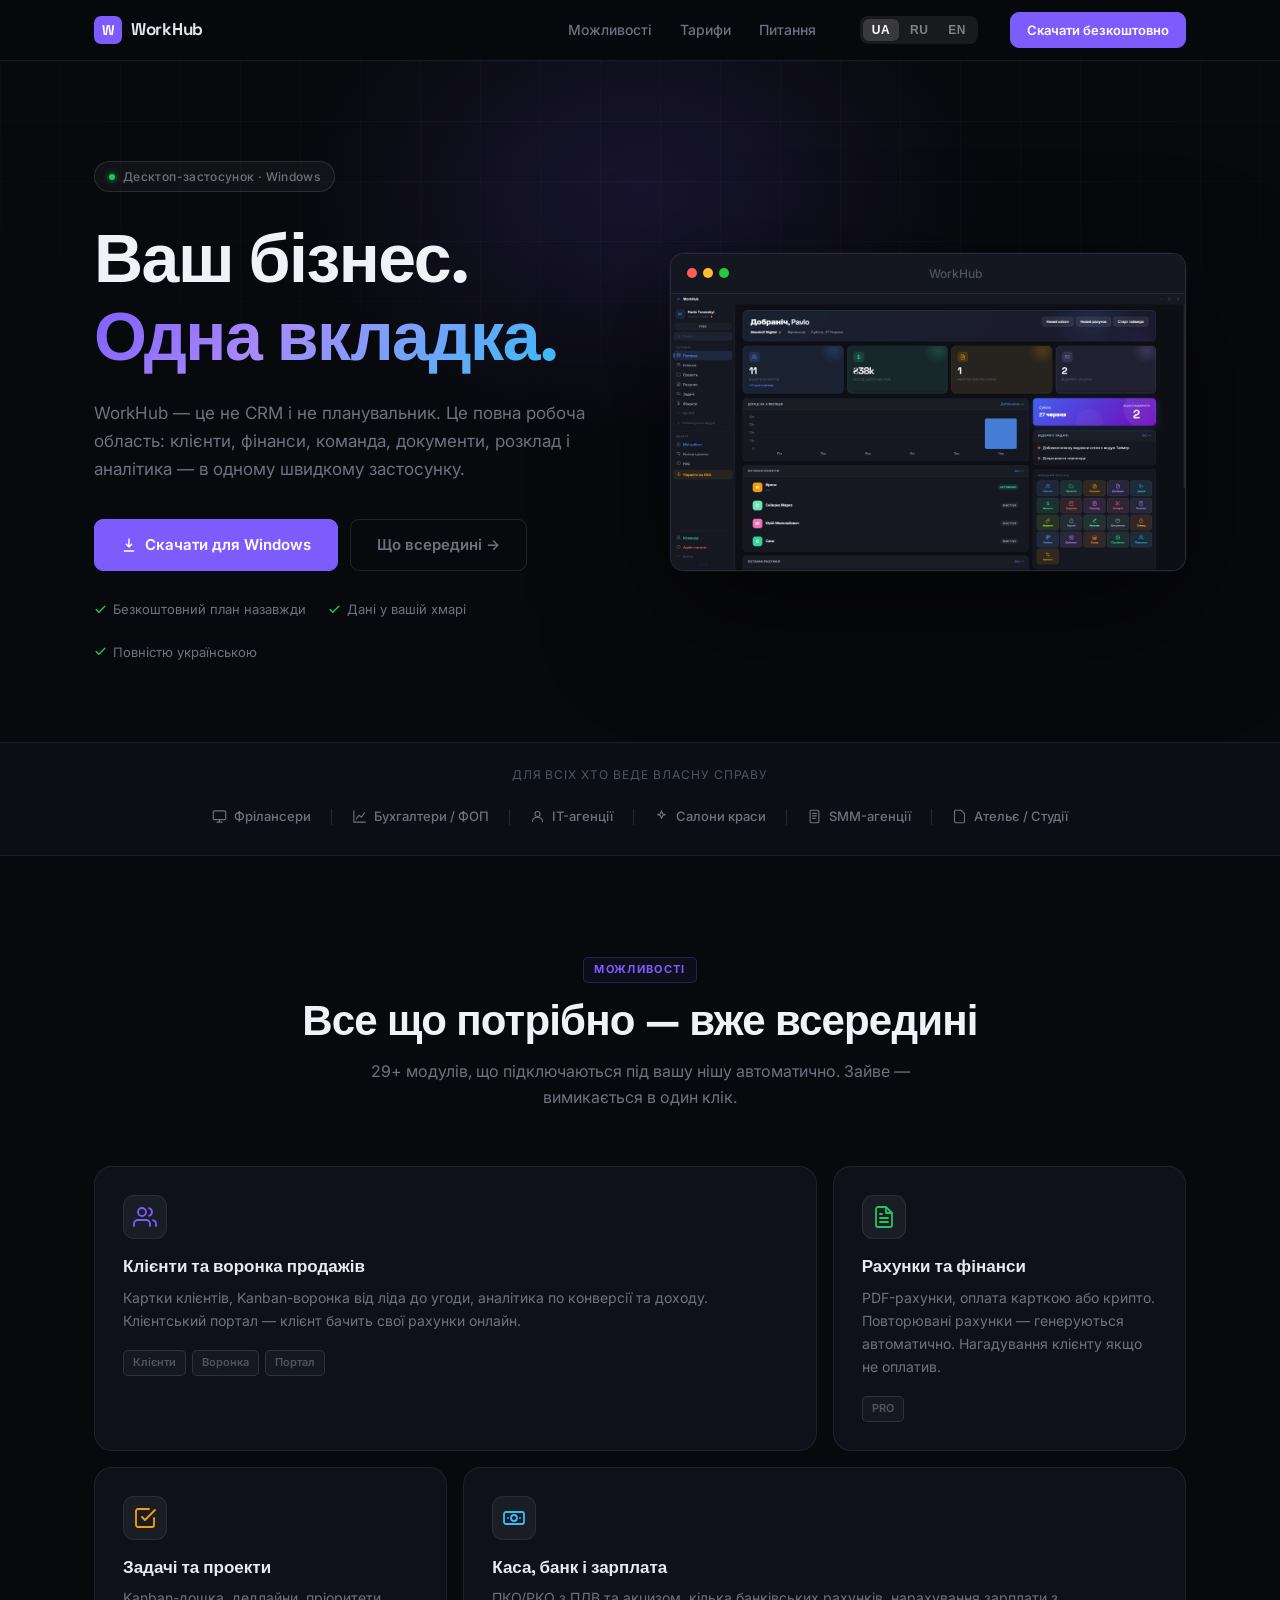
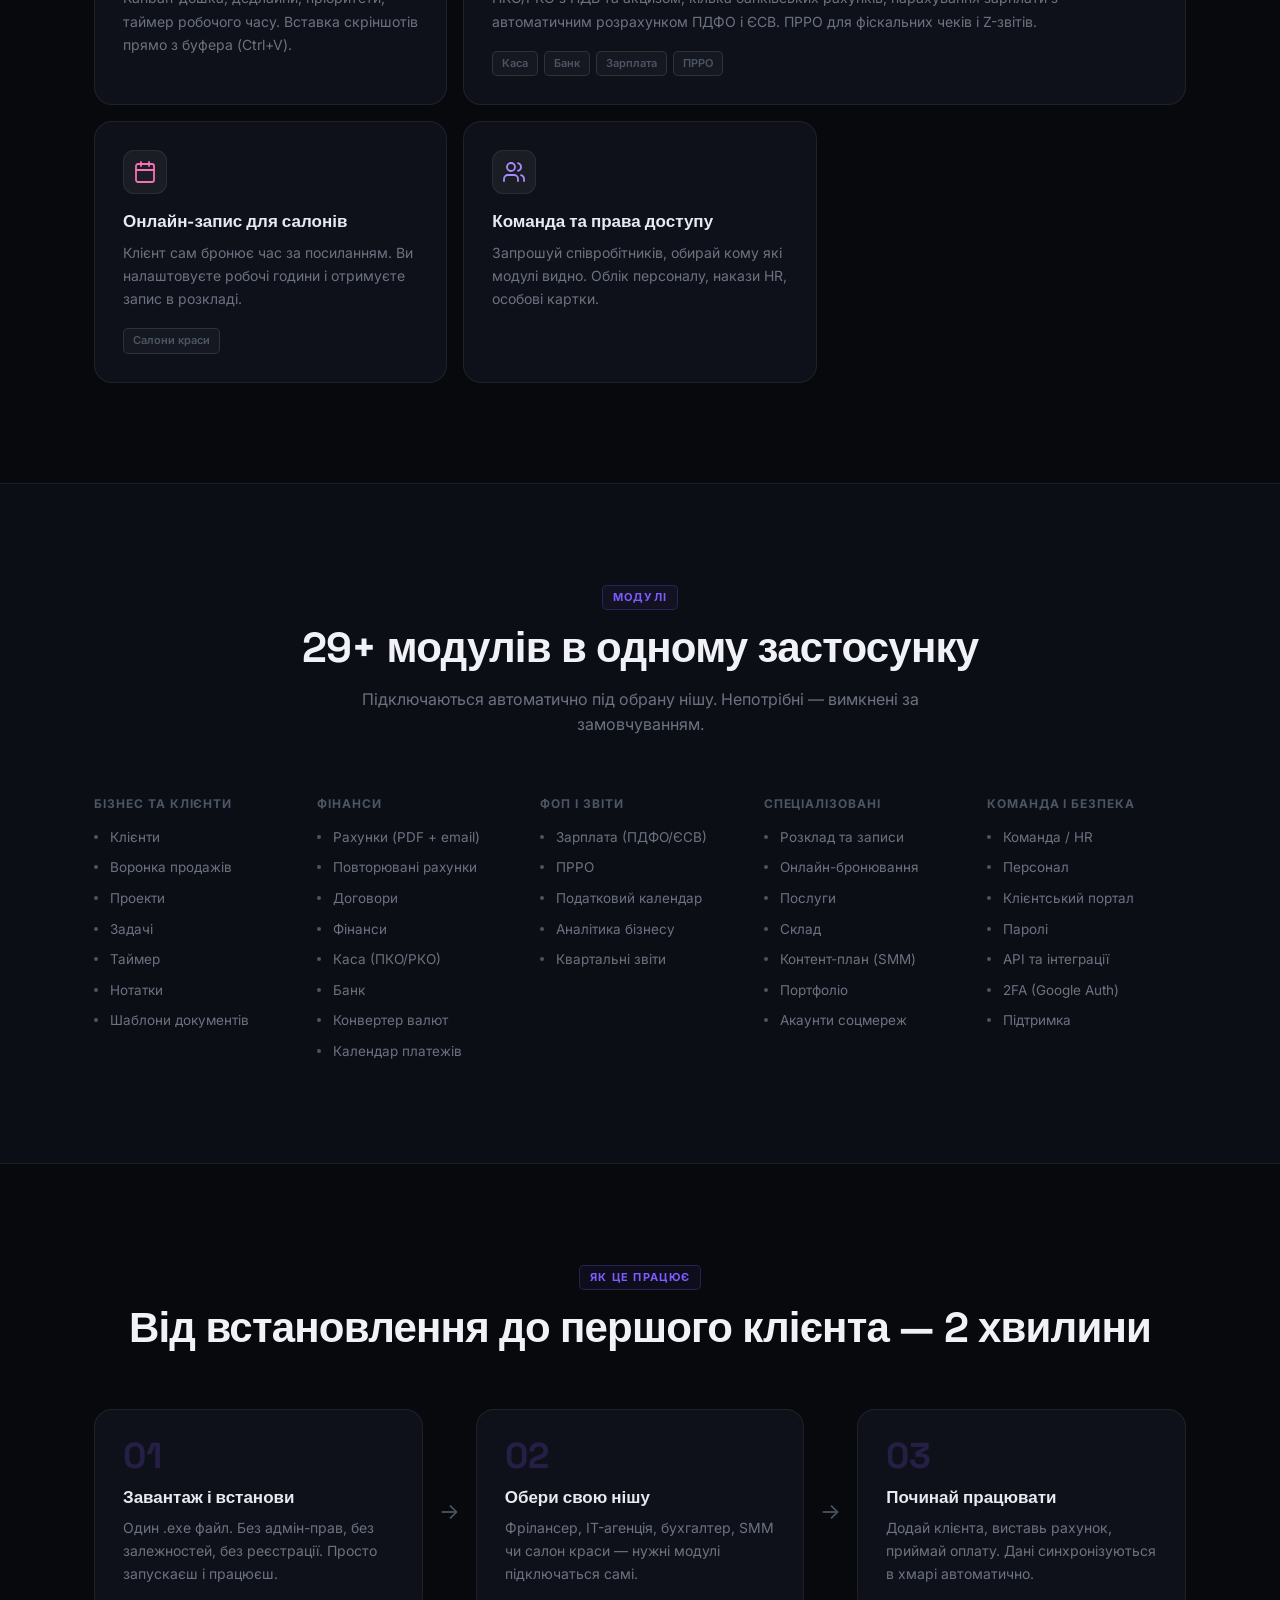
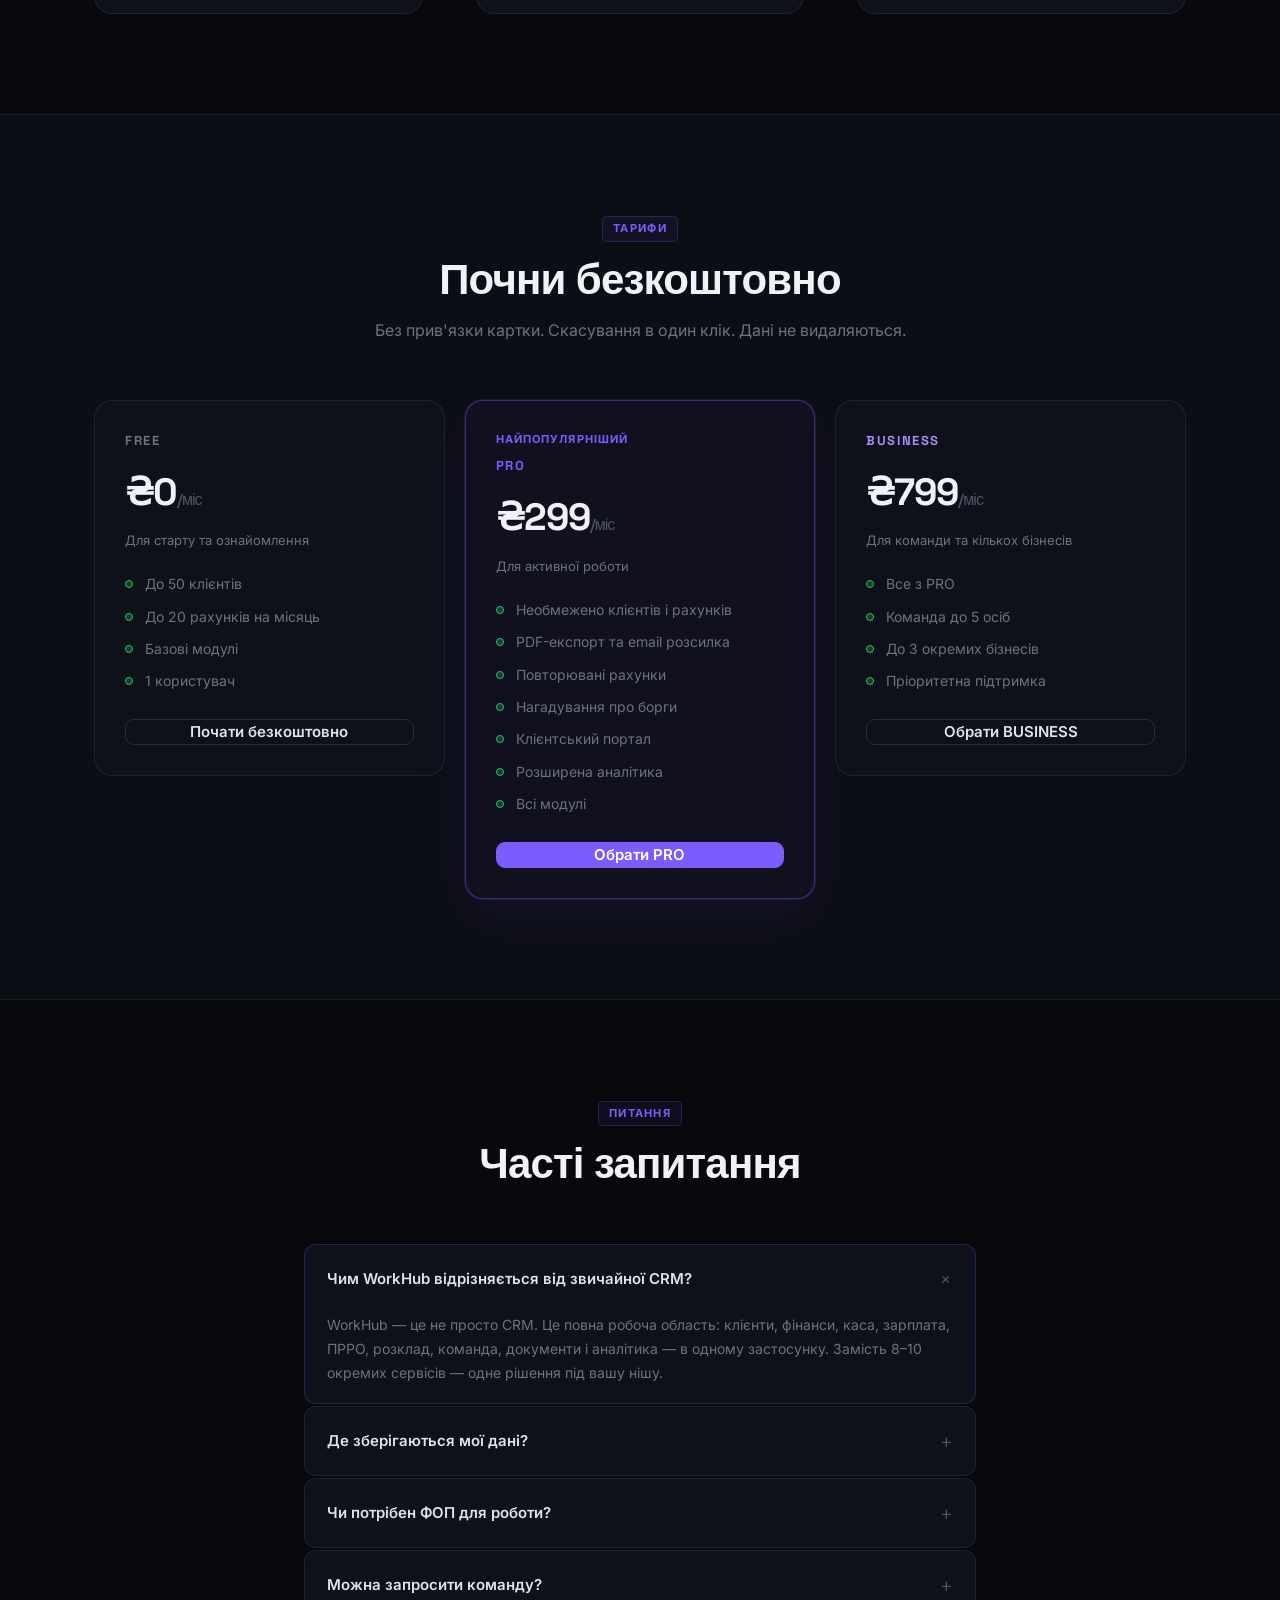
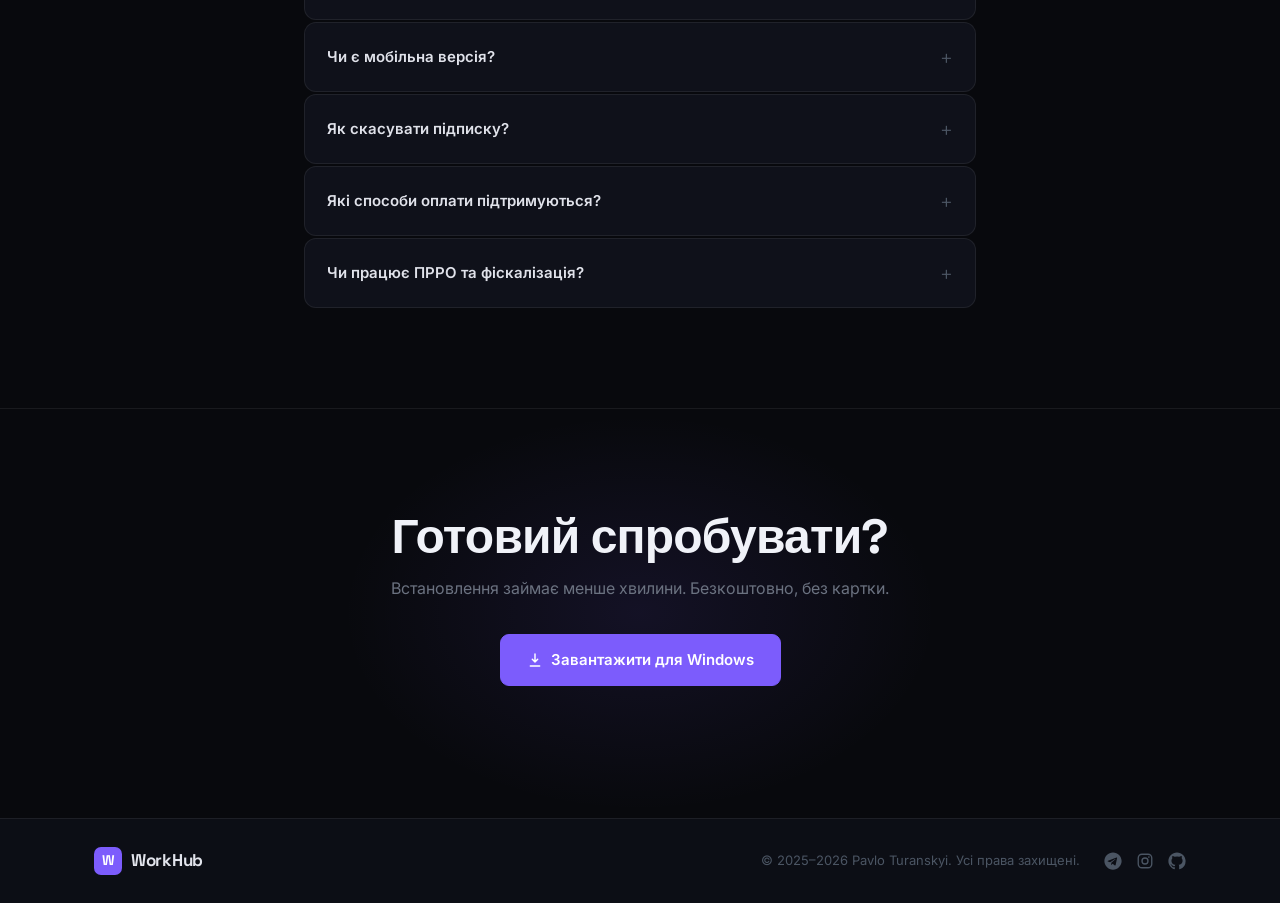
==== commit cfdac783: "Remove pre-launch gate — app is live Drop the "not available until 17.07.2026" notice and the client" ====
--- a/index.html
+++ b/index.html
@@ -59,7 +59,6 @@
       <p class="hero-sub" data-i18n="hero.sub">
         WorkHub — це не CRM і не планувальник. Це повна робоча область: клієнти, фінанси, команда, документи, розклад і аналітика — в одному швидкому застосунку.
       </p>
-      <p class="hero-notice" id="hero-notice" data-i18n="hero.notice">🕐 Застосунок ще готується — реліз 17.07.2026</p>
       <div class="hero-actions">
         <a href="https://github.com/WorkHub-App/workhub-releases/releases/latest" class="btn btn-primary btn-lg" id="dl-win-hero">
           <svg width="16" height="16" viewBox="0 0 24 24" fill="none" stroke="currentColor" stroke-width="2.2" stroke-linecap="round" stroke-linejoin="round"><path d="M12 3v12m0 0l-4-4m4 4l4-4M5 21h14"/></svg>
@@ -452,7 +451,6 @@
     'hero.badge': 'Десктоп-застосунок · Windows',
     'hero.title1': 'Ваш бізнес.', 'hero.title2': 'Одна вкладка.',
     'hero.sub': 'WorkHub — це не CRM і не планувальник. Це повна робоча область: клієнти, фінанси, команда, документи, розклад і аналітика — в одному швидкому застосунку.',
-    'hero.notice': '🕐 Застосунок ще готується — реліз 17.07.2026',
     'hero.dl_win': 'Скачати для Windows', 'hero.explore': 'Що всередині →',
     'hero.trust1': 'Безкоштовний план назавжди', 'hero.trust2': 'Дані у вашій хмарі', 'hero.trust3': 'Повністю українською',
     'niches.label': 'Для всіх хто веде власну справу',
@@ -520,7 +518,6 @@
     'hero.badge': 'Десктоп-приложение · Windows',
     'hero.title1': 'Ваш бизнес.', 'hero.title2': 'Одна вкладка.',
     'hero.sub': 'WorkHub — это не CRM и не планировщик. Это полная рабочая область: клиенты, финансы, команда, документы, расписание и аналитика — в одном быстром приложении.',
-    'hero.notice': '🕐 Приложение ещё готовится — релиз 17.07.2026',
     'hero.dl_win': 'Скачать для Windows', 'hero.explore': 'Что внутри →',
     'hero.trust1': 'Бесплатный план навсегда', 'hero.trust2': 'Данные в вашем облаке', 'hero.trust3': 'Полностью на украинском',
     'niches.label': 'Для всех кто ведёт своё дело',
@@ -588,7 +585,6 @@
     'hero.badge': 'Desktop app · Windows',
     'hero.title1': 'Your business.', 'hero.title2': 'One tab.',
     'hero.sub': 'WorkHub is not a CRM or a planner. It\'s a complete workspace: clients, finances, team, documents, schedule and analytics — in one fast app.',
-    'hero.notice': '🕐 The app is still in progress — launching 07/17/2026',
     'hero.dl_win': 'Download for Windows', 'hero.explore': 'What\'s inside →',
     'hero.trust1': 'Free plan forever', 'hero.trust2': 'Data in your cloud', 'hero.trust3': 'Available in Ukrainian',
     'niches.label': 'For everyone running their own business',
@@ -693,24 +689,10 @@
   els.forEach(el => io.observe(el));
 })();
 
-// ── Launch gate: app not downloadable until 17.07.2026 ────────────────────────
-const LAUNCH_DATE = new Date('2026-07-18T00:00:00+03:00');
+// ── Direct download links from GitHub ─────────────────────────────────────────
 const DL_BTN_IDS = ['dl-win-nav', 'dl-win-hero', 'dl-win-cta'];
 
-function lockDownloads() {
-  DL_BTN_IDS.forEach(id => {
-    const el = document.getElementById(id);
-    if (!el) return;
-    el.classList.add('btn-locked');
-    el.setAttribute('href', '#');
-    el.addEventListener('click', e => e.preventDefault());
-  });
-}
-
 (async function directDownloads() {
-  if (new Date() < LAUNCH_DATE) { lockDownloads(); return; }
-  const notice = document.getElementById('hero-notice');
-  if (notice) notice.style.display = 'none';
   try {
     const res = await fetch('https://api.github.com/repos/WorkHub-App/workhub-releases/releases/latest');
     if (!res.ok) return;
--- a/style.css
+++ b/style.css
@@ -22,6 +22,7 @@
 }
 
 html { scroll-behavior: smooth; }
+[id] { scroll-margin-top: 76px; }
 
 body {
   font-family: 'Inter', system-ui, sans-serif;
@@ -160,13 +161,6 @@
   max-width: 520px; margin-bottom: 36px;
 }
 .hero-actions { display: flex; gap: 12px; flex-wrap: wrap; margin-bottom: 28px; }
-.hero-notice {
-  display: inline-flex; align-items: center; gap: 8px;
-  font-size: 13px; font-weight: 500; color: #F59E0B;
-  background: rgba(245,158,11,.08); border: 1px solid rgba(245,158,11,.25);
-  padding: 8px 14px; border-radius: 9px; margin-bottom: 20px;
-}
-.btn-locked { opacity: .5; cursor: not-allowed; pointer-events: none; }
 .hero-trust {
   display: flex; gap: 22px; flex-wrap: wrap;
   font-size: 13px; color: var(--text-muted);
@@ -408,7 +402,22 @@
   .nav-links { display: none; }
   .niche-sep { display: none; }
   .section { padding: 70px 0; }
+  .nav-inner { gap: 12px; }
+  #dl-win-nav { margin-left: auto; }
+  .footer-inner { justify-content: center; text-align: center; }
+  .footer-copy { margin-left: 0; width: 100%; order: 1; }
 }
 @media (max-width: 480px) {
   .module-grid { grid-template-columns: 1fr; }
-}
+  .container { padding: 0 16px; }
+  h1 { font-size: 32px; }
+  .nav-inner { gap: 8px; }
+  .btn-sm { padding: 6px 12px; font-size: 12px; }
+  .nav-inner .lang-switcher { display: none; }
+  .hero { padding: 70px 0 50px; }
+  .hero-badge { font-size: 11px; padding: 4px 11px; }
+  .hero-trust { flex-direction: column; align-items: center; gap: 10px; }
+  .price-card { padding: 22px; }
+  .bento-card { padding: 22px; }
+  .step-item { padding: 22px; }
+}
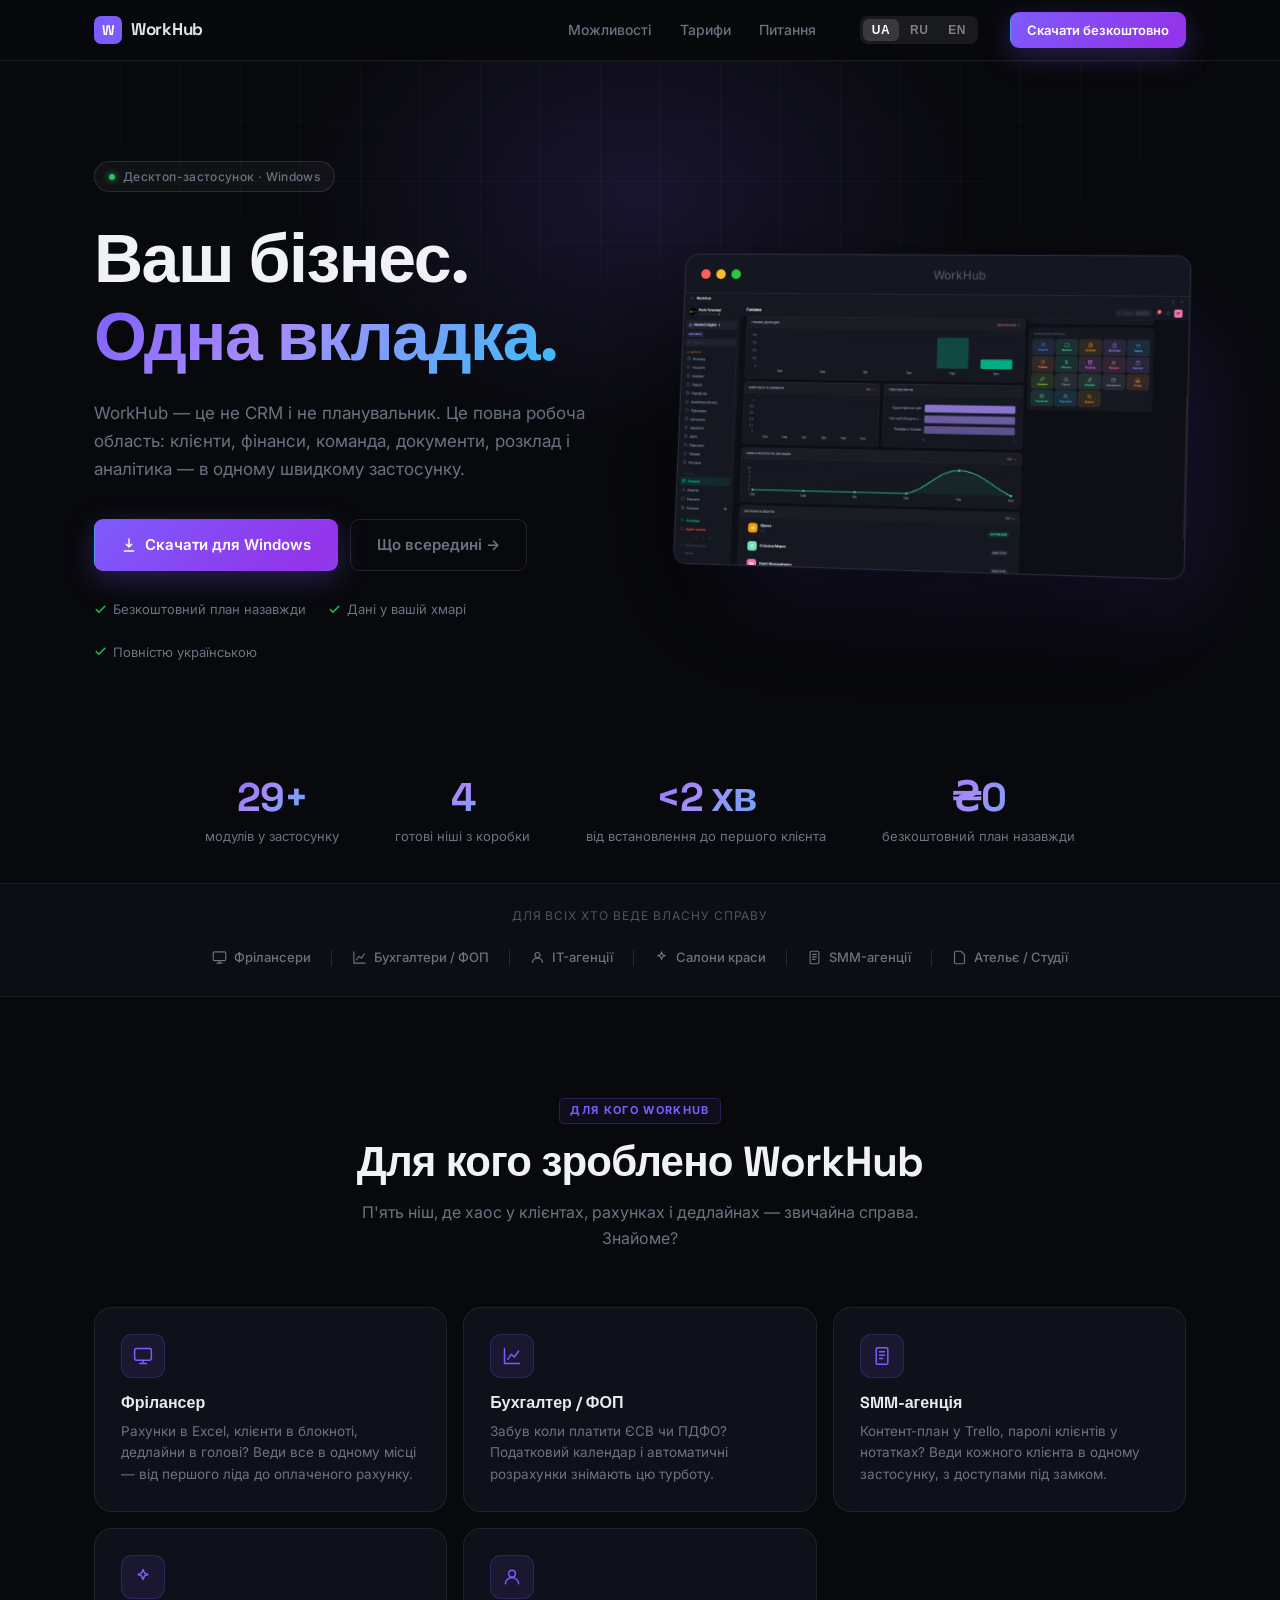
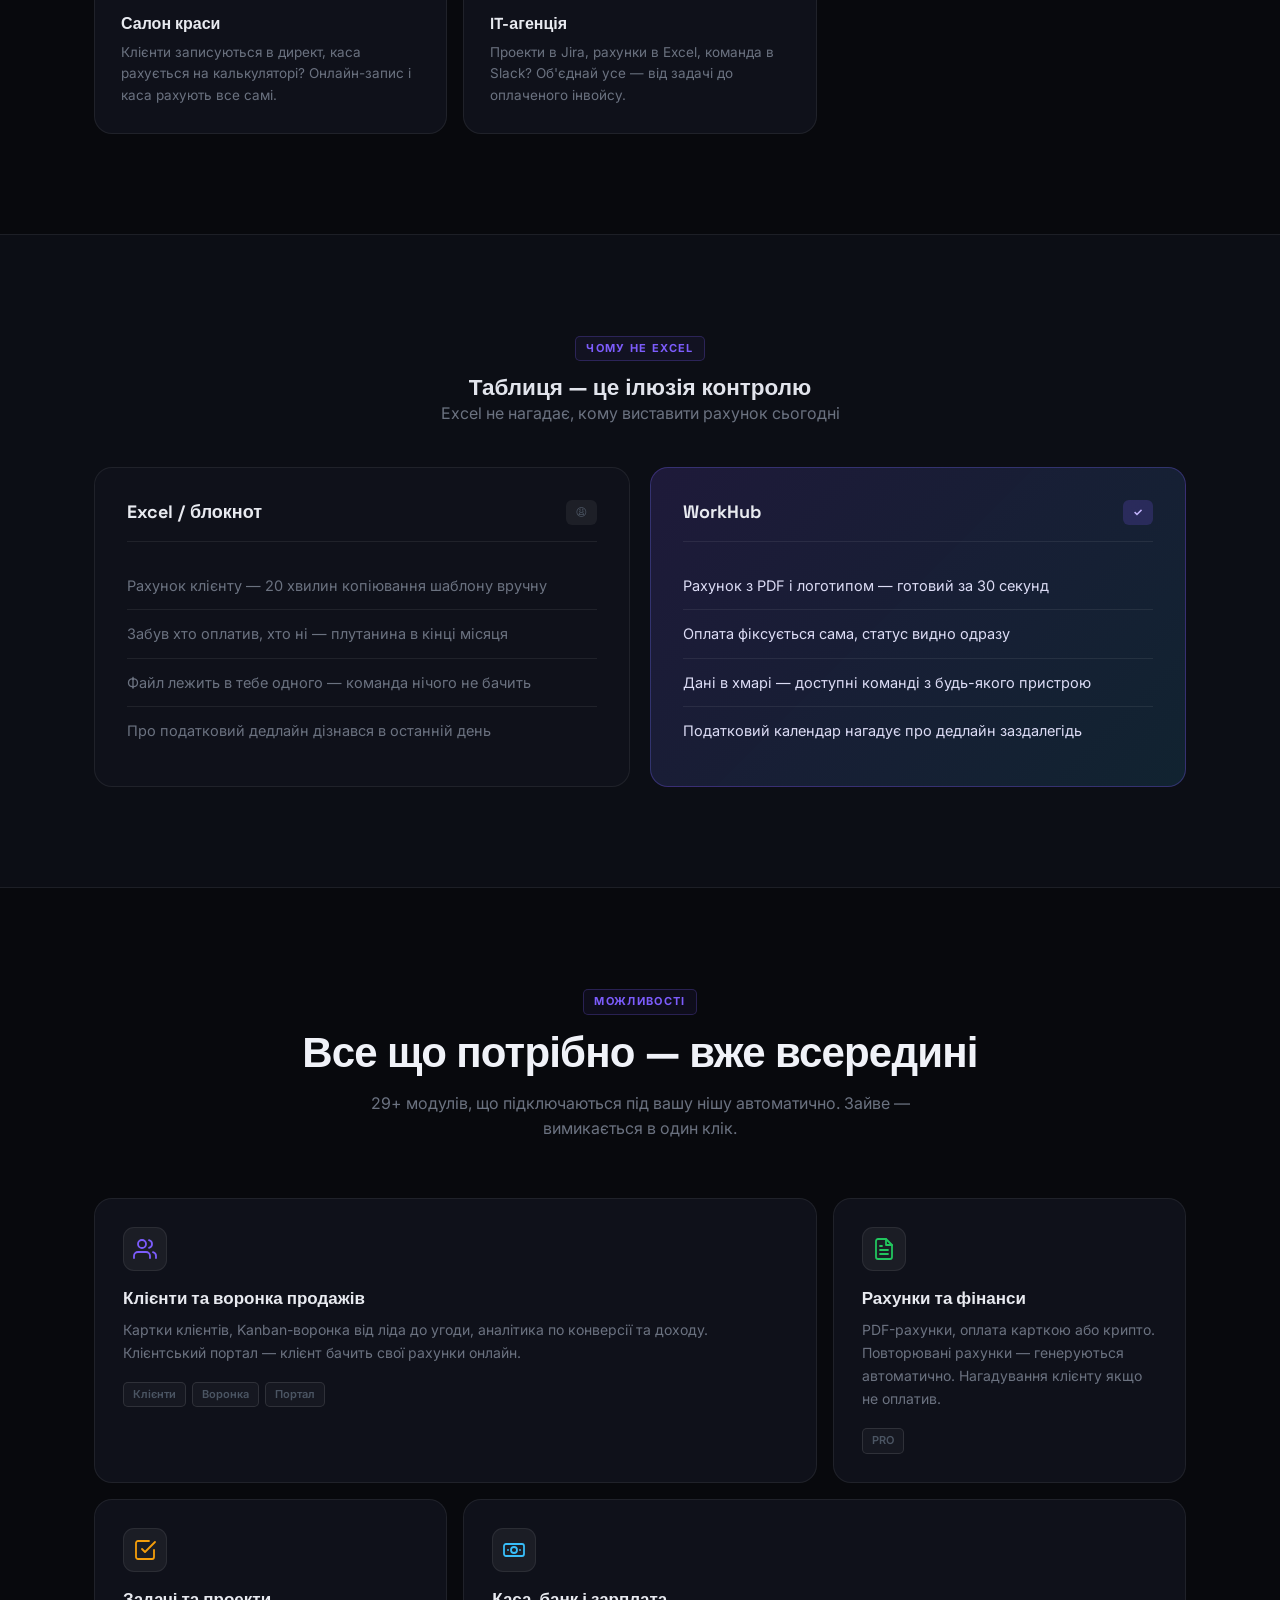
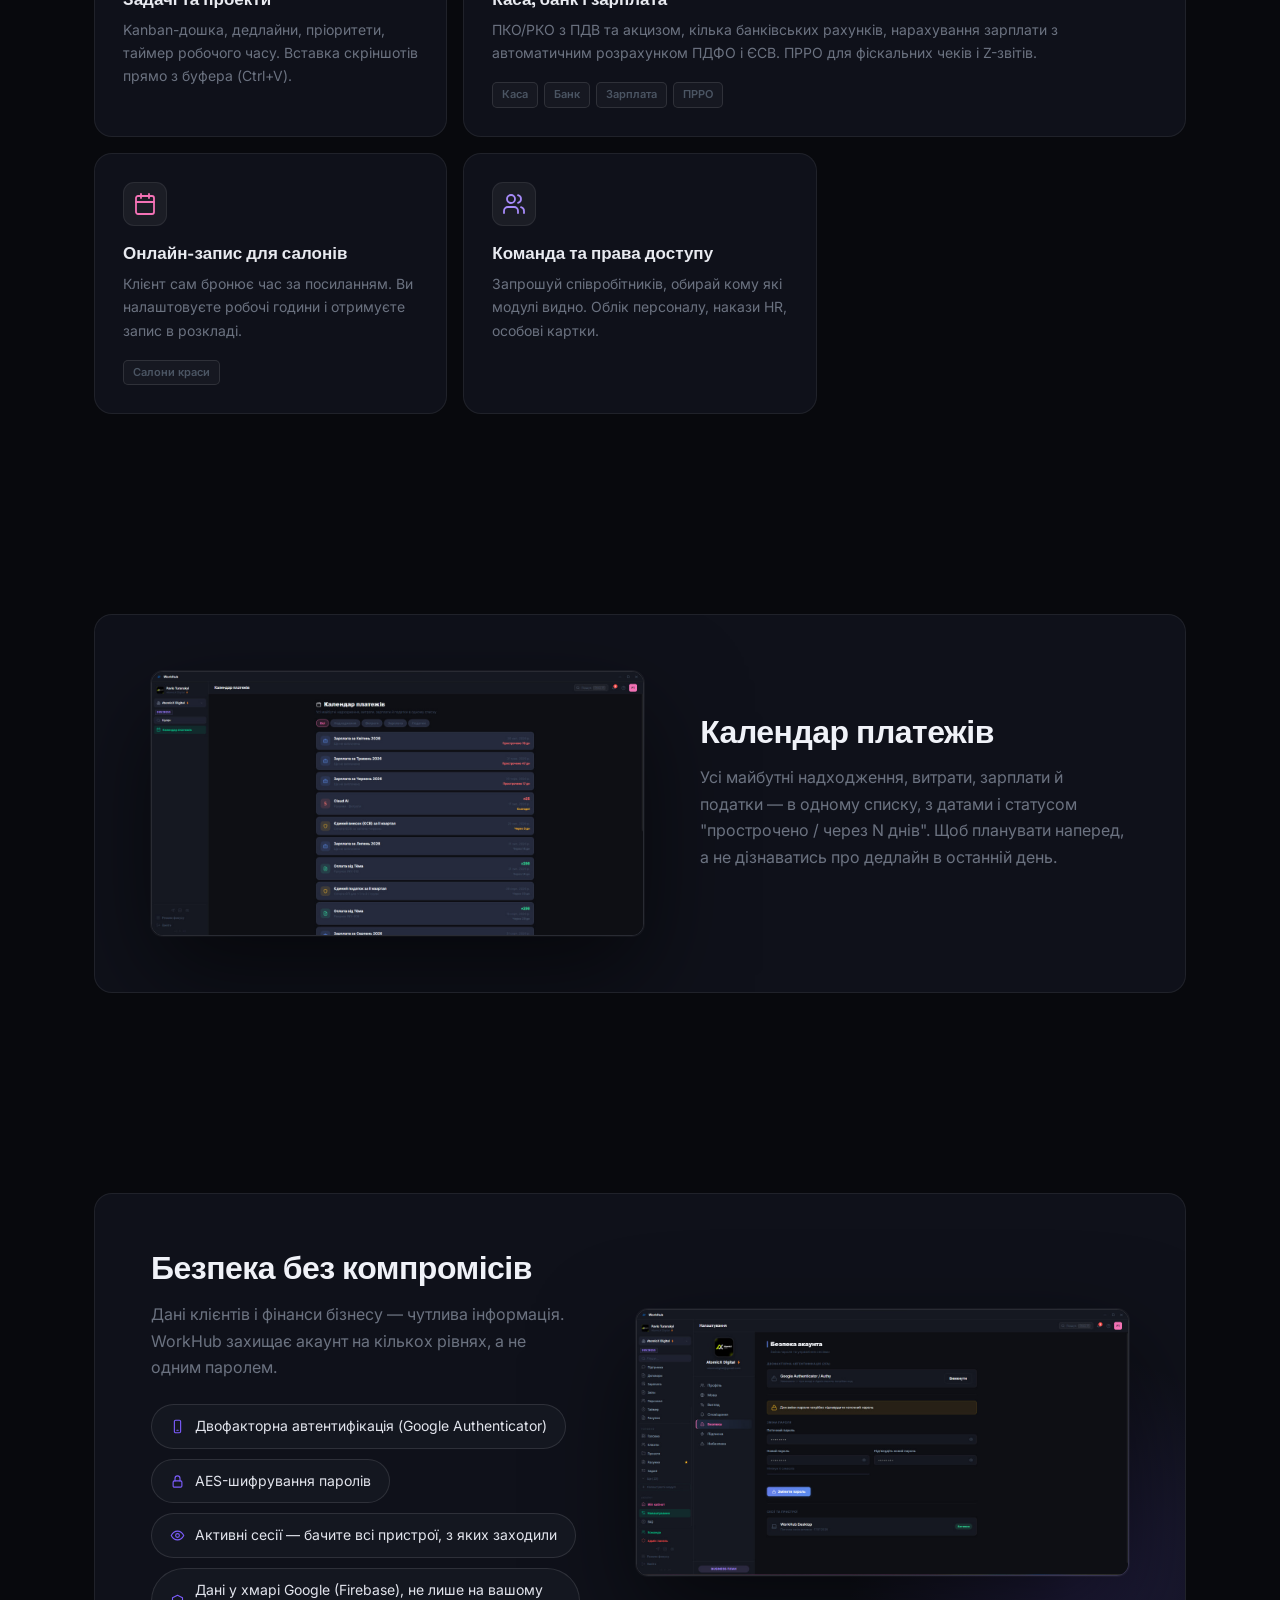
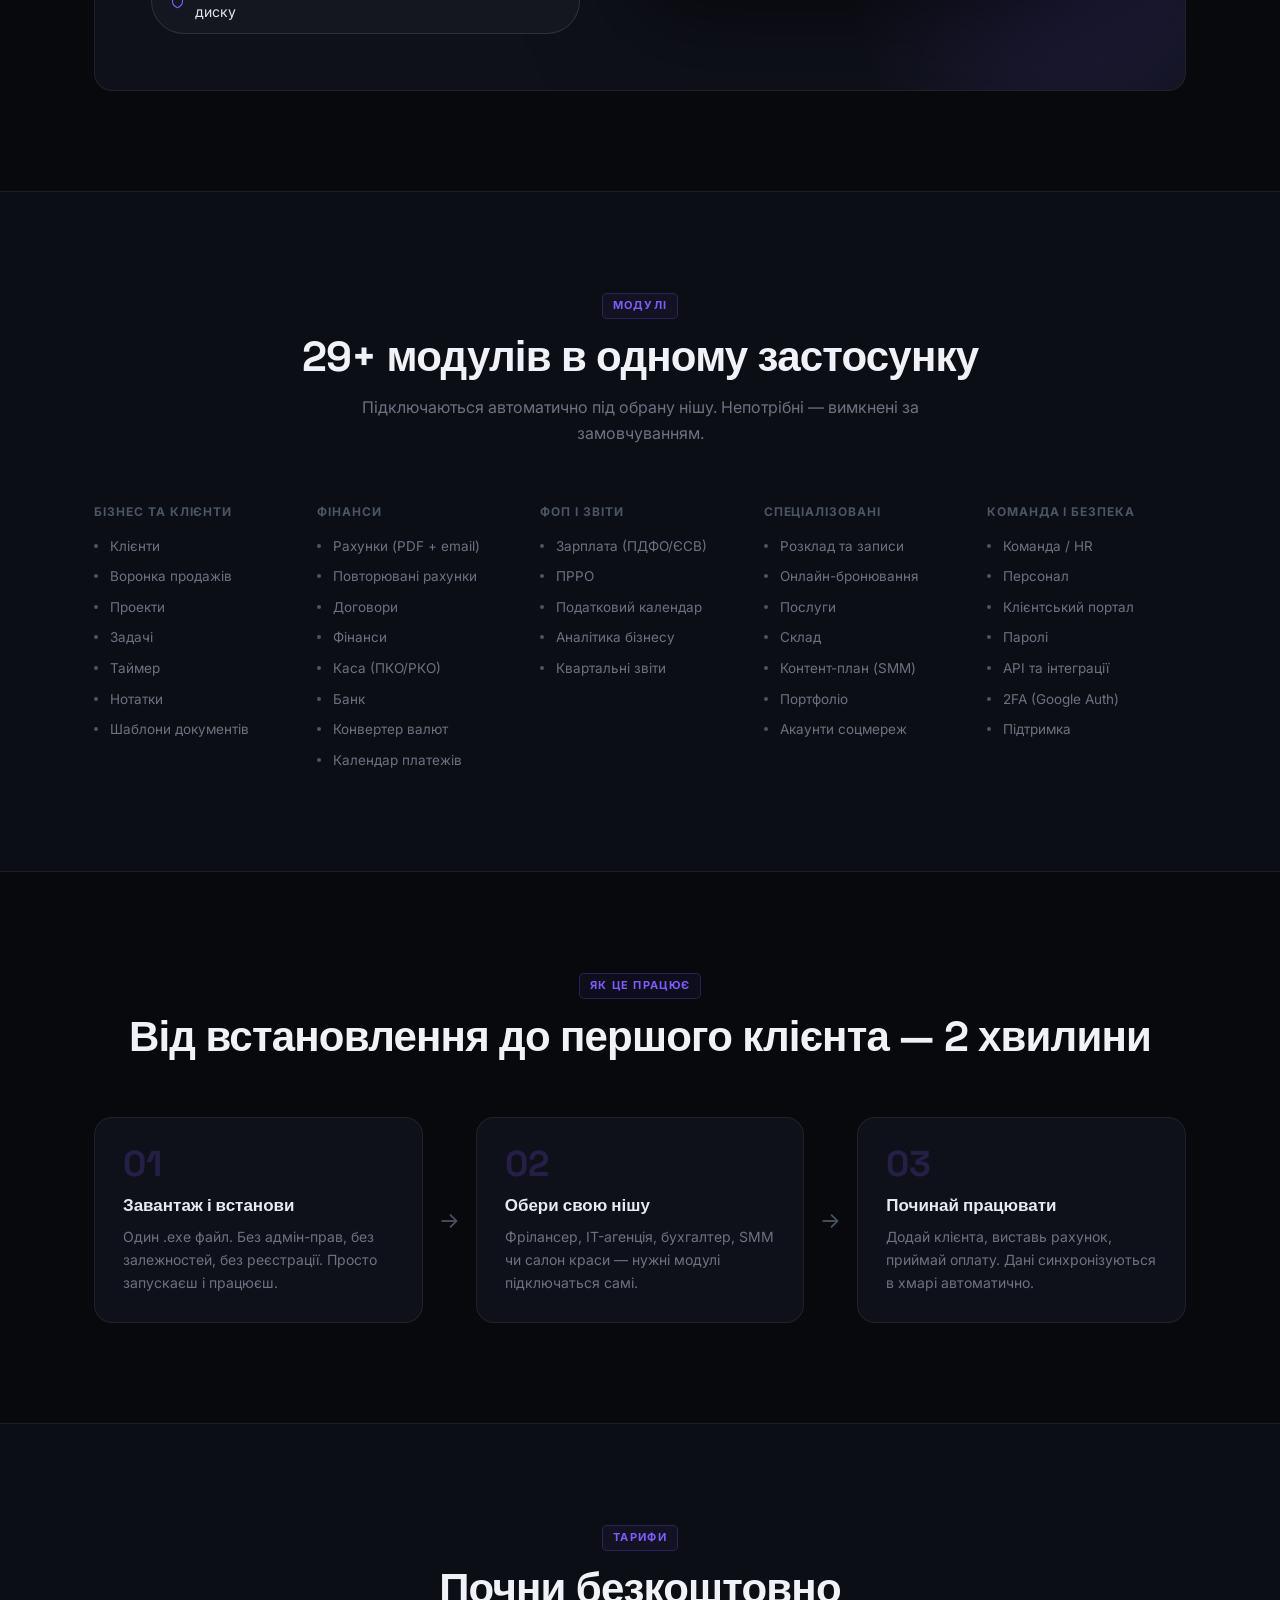
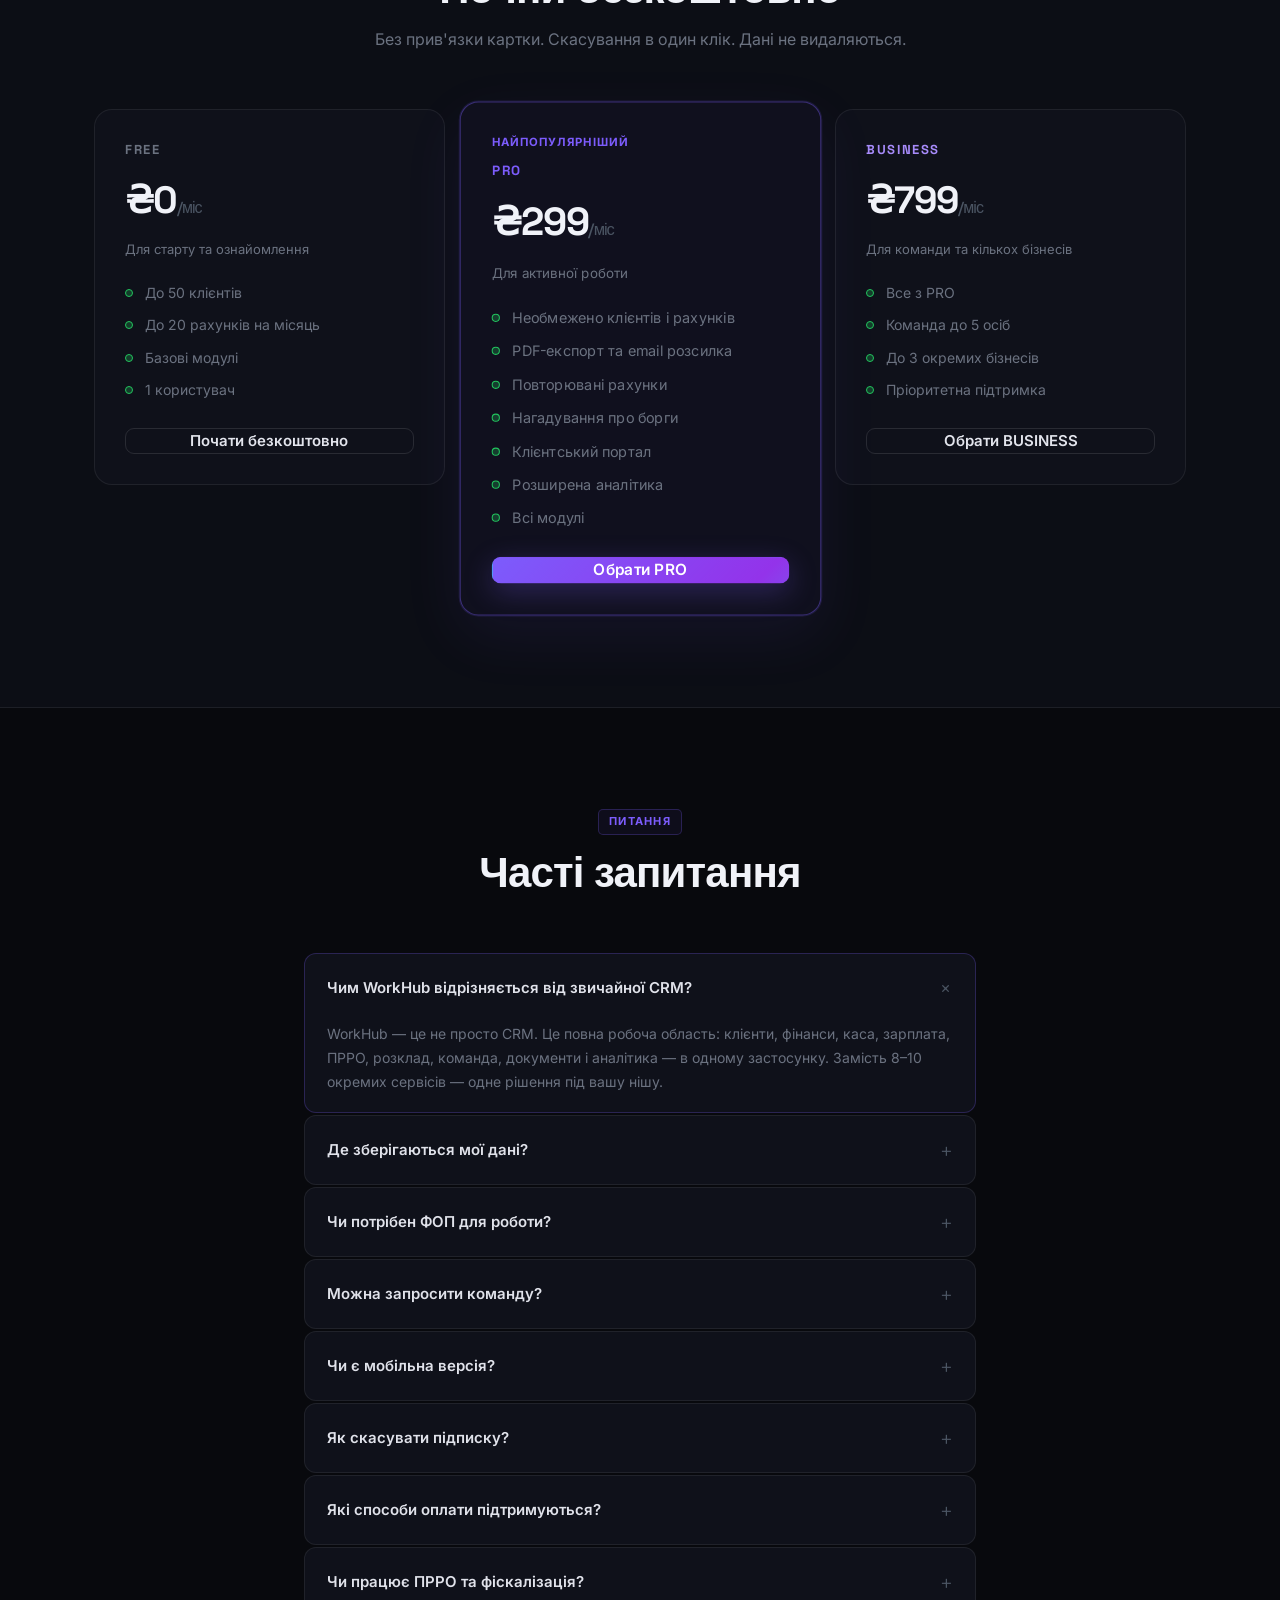
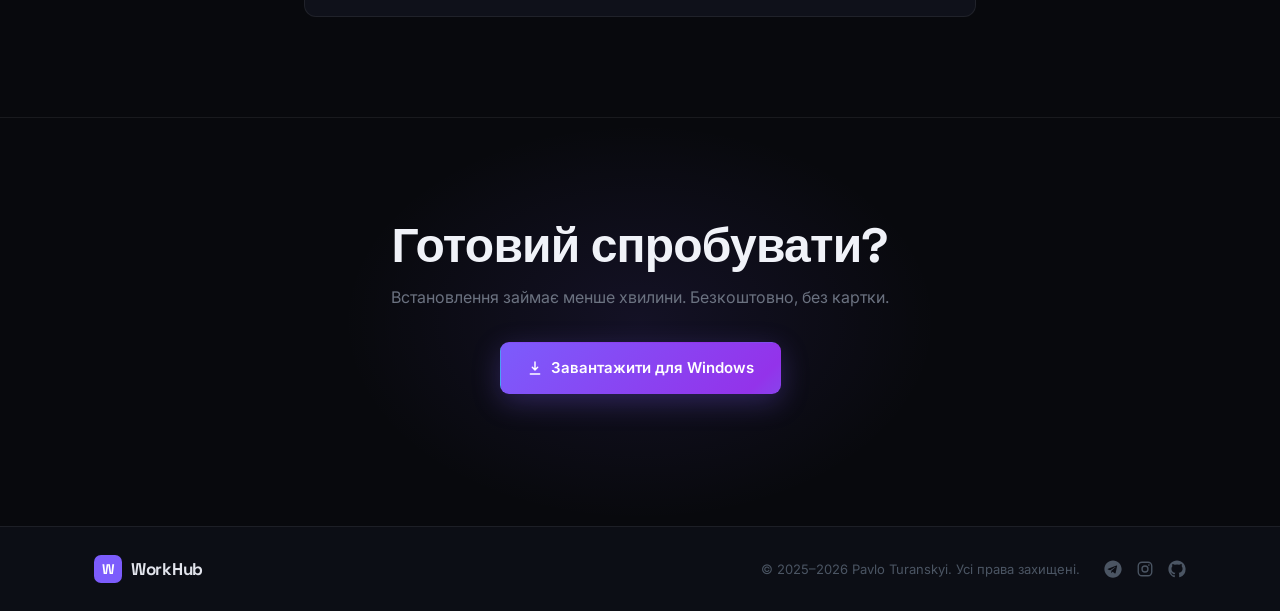
==== commit 1b42a897: "Premium redesign pass (finmap.online-inspired) + real product screenshots - style.css: gradient CTA " ====
--- a/index.html
+++ b/index.html
@@ -79,11 +79,33 @@
           <div class="mock-dots"><span></span><span></span><span></span></div>
           <div class="mock-url">WorkHub</div>
         </div>
-        <img src="photo_2026-06-28_00-09-20.jpg" alt="WorkHub Dashboard" class="mock-img">
-      </div>
-    </div>
-  </div>
-</section>
+        <img src="Full.jpg" alt="WorkHub Dashboard" class="mock-img">
+      </div>
+    </div>
+  </div>
+</section>
+
+<!-- ── STATS ── -->
+<div class="container">
+  <div class="stats-row">
+    <div class="stat-item">
+      <div class="stat-num">29+</div>
+      <div class="stat-label" data-i18n="stats.modules">модулів у застосунку</div>
+    </div>
+    <div class="stat-item">
+      <div class="stat-num">4</div>
+      <div class="stat-label" data-i18n="stats.niches">готові ніші з коробки</div>
+    </div>
+    <div class="stat-item">
+      <div class="stat-num" data-i18n="stats.setup_num">&lt;2 хв</div>
+      <div class="stat-label" data-i18n="stats.setup">від встановлення до першого клієнта</div>
+    </div>
+    <div class="stat-item">
+      <div class="stat-num">₴0</div>
+      <div class="stat-label" data-i18n="stats.free">безкоштовний план назавжди</div>
+    </div>
+  </div>
+</div>
 
 <!-- ── NICHES ── -->
 <div class="niches-strip">
@@ -123,6 +145,83 @@
   </div>
 </div>
 
+<!-- ── WHO IS IT FOR ── -->
+<section class="section">
+  <div class="container">
+    <div class="section-head">
+      <div class="section-tag" data-i18n="who.tag">ДЛЯ КОГО WORKHUB</div>
+      <h2 data-i18n="who.title">Для кого зроблено WorkHub</h2>
+      <p class="section-sub" data-i18n="who.sub">П'ять ніш, де хаос у клієнтах, рахунках і дедлайнах — звичайна справа. Знайоме?</p>
+    </div>
+    <div class="audience-grid">
+      <a class="audience-card" href="freelance/index.html">
+        <div class="audience-icon"><svg width="20" height="20" viewBox="0 0 24 24" fill="none" stroke="currentColor" stroke-width="1.8" stroke-linecap="round" stroke-linejoin="round"><rect x="2" y="3" width="20" height="14" rx="2"/><path d="M8 21h8M12 17v4"/></svg></div>
+        <h4 data-i18n="who.free.title">Фрілансер</h4>
+        <p data-i18n="who.free.desc">Рахунки в Excel, клієнти в блокноті, дедлайни в голові? Веди все в одному місці — від першого ліда до оплаченого рахунку.</p>
+      </a>
+      <a class="audience-card" href="fop/index.html">
+        <div class="audience-icon"><svg width="20" height="20" viewBox="0 0 24 24" fill="none" stroke="currentColor" stroke-width="1.8" stroke-linecap="round" stroke-linejoin="round"><path d="M3 3v18h18"/><path d="M7 16l4-6 4 3 5-7"/></svg></div>
+        <h4 data-i18n="who.acc.title">Бухгалтер / ФОП</h4>
+        <p data-i18n="who.acc.desc">Забув коли платити ЄСВ чи ПДФО? Податковий календар і автоматичні розрахунки знімають цю турботу.</p>
+      </a>
+      <a class="audience-card" href="smm/index.html">
+        <div class="audience-icon"><svg width="20" height="20" viewBox="0 0 24 24" fill="none" stroke="currentColor" stroke-width="1.8" stroke-linecap="round" stroke-linejoin="round"><rect x="5" y="2" width="14" height="20" rx="2"/><path d="M9 7h6M9 11h6M9 15h4"/></svg></div>
+        <h4 data-i18n="who.smm.title">SMM-агенція</h4>
+        <p data-i18n="who.smm.desc">Контент-план у Trello, паролі клієнтів у нотатках? Веди кожного клієнта в одному застосунку, з доступами під замком.</p>
+      </a>
+      <a class="audience-card" href="salon/index.html">
+        <div class="audience-icon"><svg width="20" height="20" viewBox="0 0 24 24" fill="none" stroke="currentColor" stroke-width="1.8" stroke-linecap="round" stroke-linejoin="round"><path d="M12 3l1.9 4.5L18 9l-4.1 1.5L12 15l-1.9-4.5L6 9l4.1-1.5z"/></svg></div>
+        <h4 data-i18n="who.beauty.title">Салон краси</h4>
+        <p data-i18n="who.beauty.desc">Клієнти записуються в директ, каса рахується на калькуляторі? Онлайн-запис і каса рахують все самі.</p>
+      </a>
+      <a class="audience-card" href="it/index.html">
+        <div class="audience-icon"><svg width="20" height="20" viewBox="0 0 24 24" fill="none" stroke="currentColor" stroke-width="1.8" stroke-linecap="round" stroke-linejoin="round"><circle cx="12" cy="8" r="4"/><path d="M4 20c0-4 3.6-7 8-7s8 3 8 7"/></svg></div>
+        <h4 data-i18n="who.it.title">IT-агенція</h4>
+        <p data-i18n="who.it.desc">Проекти в Jira, рахунки в Excel, команда в Slack? Об'єднай усе — від задачі до оплаченого інвойсу.</p>
+      </a>
+    </div>
+  </div>
+</section>
+
+<!-- ── COMPARE ── -->
+<section class="section section-dim">
+  <div class="container container-narrow">
+    <div class="compare-head">
+      <div class="section-tag" data-i18n="cmp.tag">ЧОМУ НЕ EXCEL</div>
+      <h2 data-i18n="cmp.title">Таблиця — це ілюзія контролю</h2>
+      <p class="section-sub" data-i18n="cmp.sub">Excel не нагадає, кому виставити рахунок сьогодні</p>
+    </div>
+  </div>
+  <div class="container">
+    <div class="compare-row">
+      <div class="compare-card pain">
+        <div class="compare-card-head">
+          <h4 data-i18n="cmp.pain.title">Excel / блокнот</h4>
+          <span class="tag">😩</span>
+        </div>
+        <ul class="compare-list">
+          <li data-i18n="cmp.pain.1">Рахунок клієнту — 20 хвилин копіювання шаблону вручну</li>
+          <li data-i18n="cmp.pain.2">Забув хто оплатив, хто ні — плутанина в кінці місяця</li>
+          <li data-i18n="cmp.pain.3">Файл лежить в тебе одного — команда нічого не бачить</li>
+          <li data-i18n="cmp.pain.4">Про податковий дедлайн дізнався в останній день</li>
+        </ul>
+      </div>
+      <div class="compare-card win">
+        <div class="compare-card-head">
+          <h4 data-i18n="cmp.win.title">WorkHub</h4>
+          <span class="tag">✓</span>
+        </div>
+        <ul class="compare-list">
+          <li data-i18n="cmp.win.1">Рахунок з PDF і логотипом — готовий за 30 секунд</li>
+          <li data-i18n="cmp.win.2">Оплата фіксується сама, статус видно одразу</li>
+          <li data-i18n="cmp.win.3">Дані в хмарі — доступні команді з будь-якого пристрою</li>
+          <li data-i18n="cmp.win.4">Податковий календар нагадує про дедлайн заздалегідь</li>
+        </ul>
+      </div>
+    </div>
+  </div>
+</section>
+
 <!-- ── FEATURES ── -->
 <section class="section" id="features">
   <div class="container">
@@ -190,6 +289,55 @@
         <p data-i18n="feat.team.desc">Запрошуй співробітників, обирай кому які модулі видно. Облік персоналу, накази HR, особові картки.</p>
       </div>
 
+    </div>
+  </div>
+</section>
+
+<!-- ── SHOWCASE: CALENDAR ── -->
+<section class="section">
+  <div class="container">
+    <div class="showcase">
+      <div class="showcase-img">
+        <img src="calendar.jpg" alt="Календар платежів WorkHub">
+      </div>
+      <div class="showcase-text">
+        <h3 data-i18n="sc.cal.title">Календар платежів</h3>
+        <p data-i18n="sc.cal.desc">Усі майбутні надходження, витрати, зарплати й податки — в одному списку, з датами і статусом "прострочено / через N днів". Щоб планувати наперед, а не дізнаватись про дедлайн в останній день.</p>
+      </div>
+    </div>
+  </div>
+</section>
+
+<!-- ── SHOWCASE: SECURITY ── -->
+<section class="section">
+  <div class="container">
+    <div class="showcase reverse">
+      <div class="showcase-glow br"></div>
+      <div class="showcase-img">
+        <img src="secureti.jpg" alt="Безпека акаунта WorkHub">
+      </div>
+      <div class="showcase-text">
+        <h3 data-i18n="sc.sec.title">Безпека без компромісів</h3>
+        <p data-i18n="sc.sec.desc">Дані клієнтів і фінанси бізнесу — чутлива інформація. WorkHub захищає акаунт на кількох рівнях, а не одним паролем.</p>
+        <div class="showcase-list">
+          <div class="showcase-list-item">
+            <svg width="15" height="15" viewBox="0 0 24 24" fill="none" stroke="currentColor" stroke-width="1.8" stroke-linecap="round" stroke-linejoin="round"><rect x="7" y="2" width="10" height="20" rx="2"/><path d="M11 18h2"/></svg>
+            <span data-i18n="sc.sec.l1">Двофакторна автентифікація (Google Authenticator)</span>
+          </div>
+          <div class="showcase-list-item">
+            <svg width="15" height="15" viewBox="0 0 24 24" fill="none" stroke="currentColor" stroke-width="1.8" stroke-linecap="round" stroke-linejoin="round"><rect x="5" y="11" width="14" height="10" rx="2"/><path d="M8 11V7a4 4 0 0 1 8 0v4"/></svg>
+            <span data-i18n="sc.sec.l2">AES-шифрування паролів</span>
+          </div>
+          <div class="showcase-list-item">
+            <svg width="15" height="15" viewBox="0 0 24 24" fill="none" stroke="currentColor" stroke-width="1.8" stroke-linecap="round" stroke-linejoin="round"><circle cx="12" cy="12" r="3"/><path d="M2 12s3.5-7 10-7 10 7 10 7-3.5 7-10 7-10-7-10-7z"/></svg>
+            <span data-i18n="sc.sec.l3">Активні сесії — бачите всі пристрої, з яких заходили</span>
+          </div>
+          <div class="showcase-list-item">
+            <svg width="15" height="15" viewBox="0 0 24 24" fill="none" stroke="currentColor" stroke-width="1.8" stroke-linecap="round" stroke-linejoin="round"><path d="M12 2l8 4v6c0 5-3.5 8-8 10-4.5-2-8-5-8-10V6z"/></svg>
+            <span data-i18n="sc.sec.l4">Дані у хмарі Google (Firebase), не лише на вашому диску</span>
+          </div>
+        </div>
+      </div>
     </div>
   </div>
 </section>
@@ -453,9 +601,31 @@
     'hero.sub': 'WorkHub — це не CRM і не планувальник. Це повна робоча область: клієнти, фінанси, команда, документи, розклад і аналітика — в одному швидкому застосунку.',
     'hero.dl_win': 'Скачати для Windows', 'hero.explore': 'Що всередині →',
     'hero.trust1': 'Безкоштовний план назавжди', 'hero.trust2': 'Дані у вашій хмарі', 'hero.trust3': 'Повністю українською',
+    'stats.modules': 'модулів у застосунку', 'stats.niches': 'готові ніші з коробки',
+    'stats.setup_num': '<2 хв', 'stats.setup': 'від встановлення до першого клієнта',
+    'stats.free': 'безкоштовний план назавжди',
     'niches.label': 'Для всіх хто веде власну справу',
     'niche.freelancer': 'Фрілансери', 'niche.accountant': 'Бухгалтери / ФОП', 'niche.it': 'IT-агенції',
     'niche.beauty': 'Салони краси', 'niche.smm': 'SMM-агенції', 'niche.atelier': 'Ательє / Студії',
+    'who.tag': 'ДЛЯ КОГО WORKHUB', 'who.title': 'Для кого зроблено WorkHub',
+    'who.sub': "П'ять ніш, де хаос у клієнтах, рахунках і дедлайнах — звичайна справа. Знайоме?",
+    'who.free.title': 'Фрілансер', 'who.free.desc': 'Рахунки в Excel, клієнти в блокноті, дедлайни в голові? Веди все в одному місці — від першого ліда до оплаченого рахунку.',
+    'who.acc.title': 'Бухгалтер / ФОП', 'who.acc.desc': 'Забув коли платити ЄСВ чи ПДФО? Податковий календар і автоматичні розрахунки знімають цю турботу.',
+    'who.smm.title': 'SMM-агенція', 'who.smm.desc': 'Контент-план у Trello, паролі клієнтів у нотатках? Веди кожного клієнта в одному застосунку, з доступами під замком.',
+    'who.beauty.title': 'Салон краси', 'who.beauty.desc': 'Клієнти записуються в директ, каса рахується на калькуляторі? Онлайн-запис і каса рахують все самі.',
+    'who.it.title': 'IT-агенція', 'who.it.desc': "Проекти в Jira, рахунки в Excel, команда в Slack? Об'єднай усе — від задачі до оплаченого інвойсу.",
+    'cmp.tag': 'ЧОМУ НЕ EXCEL', 'cmp.title': 'Таблиця — це ілюзія контролю',
+    'cmp.sub': 'Excel не нагадає, кому виставити рахунок сьогодні',
+    'cmp.pain.title': 'Excel / блокнот',
+    'cmp.pain.1': 'Рахунок клієнту — 20 хвилин копіювання шаблону вручну',
+    'cmp.pain.2': 'Забув хто оплатив, хто ні — плутанина в кінці місяця',
+    'cmp.pain.3': 'Файл лежить в тебе одного — команда нічого не бачить',
+    'cmp.pain.4': 'Про податковий дедлайн дізнався в останній день',
+    'cmp.win.title': 'WorkHub',
+    'cmp.win.1': 'Рахунок з PDF і логотипом — готовий за 30 секунд',
+    'cmp.win.2': 'Оплата фіксується сама, статус видно одразу',
+    'cmp.win.3': 'Дані в хмарі — доступні команді з будь-якого пристрою',
+    'cmp.win.4': 'Податковий календар нагадує про дедлайн заздалегідь',
     'features.tag': 'МОЖЛИВОСТІ', 'features.title': 'Все що потрібно — вже всередині',
     'features.sub': '29+ модулів, що підключаються під вашу нішу автоматично. Зайве — вимикається в один клік.',
     'feat.clients.title': 'Клієнти та воронка продажів',
@@ -473,6 +643,14 @@
     'feat.booking.t1': 'Салони краси',
     'feat.team.title': 'Команда та права доступу',
     'feat.team.desc': 'Запрошуй співробітників, обирай кому які модулі видно. Облік персоналу, накази HR, особові картки.',
+    'sc.cal.title': 'Календар платежів',
+    'sc.cal.desc': 'Усі майбутні надходження, витрати, зарплати й податки — в одному списку, з датами і статусом "прострочено / через N днів". Щоб планувати наперед, а не дізнаватись про дедлайн в останній день.',
+    'sc.sec.title': 'Безпека без компромісів',
+    'sc.sec.desc': 'Дані клієнтів і фінанси бізнесу — чутлива інформація. WorkHub захищає акаунт на кількох рівнях, а не одним паролем.',
+    'sc.sec.l1': 'Двофакторна автентифікація (Google Authenticator)',
+    'sc.sec.l2': 'AES-шифрування паролів',
+    'sc.sec.l3': 'Активні сесії — бачите всі пристрої, з яких заходили',
+    'sc.sec.l4': 'Дані у хмарі Google (Firebase), не лише на вашому диску',
     'modules.tag': 'МОДУЛІ', 'modules.title': '29+ модулів в одному застосунку',
     'modules.sub': 'Підключаються автоматично під обрану нішу. Непотрібні — вимкнені за замовчуванням.',
     'mod.col1.title': 'Бізнес та клієнти', 'mod.col1.1': 'Клієнти', 'mod.col1.2': 'Воронка продажів',
@@ -520,9 +698,31 @@
     'hero.sub': 'WorkHub — это не CRM и не планировщик. Это полная рабочая область: клиенты, финансы, команда, документы, расписание и аналитика — в одном быстром приложении.',
     'hero.dl_win': 'Скачать для Windows', 'hero.explore': 'Что внутри →',
     'hero.trust1': 'Бесплатный план навсегда', 'hero.trust2': 'Данные в вашем облаке', 'hero.trust3': 'Полностью на украинском',
+    'stats.modules': 'модулей в приложении', 'stats.niches': 'готовые ниши из коробки',
+    'stats.setup_num': '<2 мин', 'stats.setup': 'от установки до первого клиента',
+    'stats.free': 'бесплатный план навсегда',
     'niches.label': 'Для всех кто ведёт своё дело',
     'niche.freelancer': 'Фрилансеры', 'niche.accountant': 'Бухгалтеры / ФЛП', 'niche.it': 'IT-агентства',
     'niche.beauty': 'Салоны красоты', 'niche.smm': 'SMM-агентства', 'niche.atelier': 'Ателье / Студии',
+    'who.tag': 'ДЛЯ КОГО WORKHUB', 'who.title': 'Для кого создан WorkHub',
+    'who.sub': 'Пять ниш, где хаос в клиентах, счетах и дедлайнах — обычное дело. Знакомо?',
+    'who.free.title': 'Фрилансер', 'who.free.desc': 'Счета в Excel, клиенты в блокноте, дедлайны в голове? Веди всё в одном месте — от первого лида до оплаченного счёта.',
+    'who.acc.title': 'Бухгалтер / ФЛП', 'who.acc.desc': 'Забыл когда платить ЕСВ или НДФЛ? Налоговый календарь и автоматические расчёты снимают эту заботу.',
+    'who.smm.title': 'SMM-агентство', 'who.smm.desc': 'Контент-план в Trello, пароли клиентов в заметках? Веди каждого клиента в одном приложении, с доступами под замком.',
+    'who.beauty.title': 'Салон красоты', 'who.beauty.desc': 'Клиенты записываются в директ, касса считается на калькуляторе? Онлайн-запись и касса считают всё сами.',
+    'who.it.title': 'IT-агентство', 'who.it.desc': 'Проекты в Jira, счета в Excel, команда в Slack? Объедини всё — от задачи до оплаченного инвойса.',
+    'cmp.tag': 'ПОЧЕМУ НЕ EXCEL', 'cmp.title': 'Таблица — это иллюзия контроля',
+    'cmp.sub': 'Excel не напомнит, кому выставить счёт сегодня',
+    'cmp.pain.title': 'Excel / блокнот',
+    'cmp.pain.1': 'Счёт клиенту — 20 минут копирования шаблона вручную',
+    'cmp.pain.2': 'Забыл кто оплатил, кто нет — путаница в конце месяца',
+    'cmp.pain.3': 'Файл лежит только у тебя — команда ничего не видит',
+    'cmp.pain.4': 'О налоговом дедлайне узнал в последний день',
+    'cmp.win.title': 'WorkHub',
+    'cmp.win.1': 'Счёт с PDF и логотипом — готов за 30 секунд',
+    'cmp.win.2': 'Оплата фиксируется сама, статус виден сразу',
+    'cmp.win.3': 'Данные в облаке — доступны команде с любого устройства',
+    'cmp.win.4': 'Налоговый календарь напоминает о дедлайне заранее',
     'features.tag': 'ВОЗМОЖНОСТИ', 'features.title': 'Всё что нужно — уже внутри',
     'features.sub': '29+ модулей, подключающихся под вашу нишу автоматически. Лишнее — отключается в один клик.',
     'feat.clients.title': 'Клиенты и воронка продаж',
@@ -540,6 +740,14 @@
     'feat.booking.t1': 'Салоны красоты',
     'feat.team.title': 'Команда и права доступа',
     'feat.team.desc': 'Приглашай сотрудников, выбирай кому какие модули видны. Учёт персонала, HR-приказы, личные карточки.',
+    'sc.cal.title': 'Календарь платежей',
+    'sc.cal.desc': 'Все будущие поступления, расходы, зарплаты и налоги — в одном списке, с датами и статусом "просрочено / через N дней". Чтобы планировать заранее, а не узнавать о дедлайне в последний день.',
+    'sc.sec.title': 'Безопасность без компромиссов',
+    'sc.sec.desc': 'Данные клиентов и финансы бизнеса — чувствительная информация. WorkHub защищает аккаунт на нескольких уровнях, а не одним паролем.',
+    'sc.sec.l1': 'Двухфакторная аутентификация (Google Authenticator)',
+    'sc.sec.l2': 'AES-шифрование паролей',
+    'sc.sec.l3': 'Активные сессии — видны все устройства, с которых заходили',
+    'sc.sec.l4': 'Данные в облаке Google (Firebase), а не только на вашем диске',
     'modules.tag': 'МОДУЛИ', 'modules.title': '29+ модулей в одном приложении',
     'modules.sub': 'Подключаются автоматически под выбранную нишу. Ненужные — отключены по умолчанию.',
     'mod.col1.title': 'Бизнес и клиенты', 'mod.col1.1': 'Клиенты', 'mod.col1.2': 'Воронка продаж',
@@ -587,9 +795,31 @@
     'hero.sub': 'WorkHub is not a CRM or a planner. It\'s a complete workspace: clients, finances, team, documents, schedule and analytics — in one fast app.',
     'hero.dl_win': 'Download for Windows', 'hero.explore': 'What\'s inside →',
     'hero.trust1': 'Free plan forever', 'hero.trust2': 'Data in your cloud', 'hero.trust3': 'Available in Ukrainian',
+    'stats.modules': 'modules in the app', 'stats.niches': 'ready-made niches out of the box',
+    'stats.setup_num': '<2 min', 'stats.setup': 'from install to your first client',
+    'stats.free': 'free plan forever',
     'niches.label': 'For everyone running their own business',
     'niche.freelancer': 'Freelancers', 'niche.accountant': 'Accountants / FOP', 'niche.it': 'IT Agencies',
     'niche.beauty': 'Beauty Salons', 'niche.smm': 'SMM Agencies', 'niche.atelier': 'Ateliers / Studios',
+    'who.tag': 'WHO IT\'S FOR', 'who.title': 'Who WorkHub is built for',
+    'who.sub': 'Five niches where chaos in clients, invoices, and deadlines is business as usual. Sound familiar?',
+    'who.free.title': 'Freelancer', 'who.free.desc': "Invoices in Excel, clients in a notebook, deadlines in your head? Keep it all in one place — from first lead to paid invoice.",
+    'who.acc.title': 'Accountant / FOP', 'who.acc.desc': "Forgot when to pay ЄСВ or income tax? A tax calendar and automatic calculations take that worry off your plate.",
+    'who.smm.title': 'SMM Agency', 'who.smm.desc': "Content plan in Trello, client passwords in notes? Manage every client in one app, with access locked down.",
+    'who.beauty.title': 'Beauty Salon', 'who.beauty.desc': "Clients book via DMs, cash counted on a calculator? Online booking and cash register do it all automatically.",
+    'who.it.title': 'IT Agency', 'who.it.desc': "Projects in Jira, invoices in Excel, team in Slack? Bring it all together — from task to paid invoice.",
+    'cmp.tag': 'WHY NOT EXCEL', 'cmp.title': 'A spreadsheet is an illusion of control',
+    'cmp.sub': "Excel won't remind you who to invoice today",
+    'cmp.pain.title': 'Excel / notebook',
+    'cmp.pain.1': 'A client invoice — 20 minutes of copying a template by hand',
+    'cmp.pain.2': "Forgot who paid and who didn't — confusion by month-end",
+    'cmp.pain.3': "The file lives only on your machine — your team sees nothing",
+    'cmp.pain.4': 'You find out about a tax deadline on the last day',
+    'cmp.win.title': 'WorkHub',
+    'cmp.win.1': 'An invoice with PDF and your logo — ready in 30 seconds',
+    'cmp.win.2': 'Payment is recorded automatically, status visible instantly',
+    'cmp.win.3': "Data in the cloud — accessible to your team from any device",
+    'cmp.win.4': 'The tax calendar reminds you of deadlines ahead of time',
     'features.tag': 'FEATURES', 'features.title': 'Everything you need — already inside',
     'features.sub': '29+ modules that connect automatically for your niche. Unused ones — disabled by default.',
     'feat.clients.title': 'Clients & Sales Pipeline',
@@ -607,6 +837,14 @@
     'feat.booking.t1': 'Beauty Salons',
     'feat.team.title': 'Team & Access Control',
     'feat.team.desc': 'Invite staff, choose who sees which modules. Personnel records, HR orders, employee cards.',
+    'sc.cal.title': 'Payment calendar',
+    'sc.cal.desc': 'All upcoming income, expenses, payroll and taxes — in one list, with dates and an "overdue / in N days" status. Plan ahead instead of finding out about a deadline on the last day.',
+    'sc.sec.title': 'Security without compromise',
+    'sc.sec.desc': 'Client data and business finances are sensitive. WorkHub protects your account on multiple levels, not just a password.',
+    'sc.sec.l1': 'Two-factor authentication (Google Authenticator)',
+    'sc.sec.l2': 'AES-encrypted passwords',
+    'sc.sec.l3': 'Active sessions — see every device you\'ve logged in from',
+    'sc.sec.l4': 'Data in Google Cloud (Firebase), not just on your disk',
     'modules.tag': 'MODULES', 'modules.title': '29+ modules in one app',
     'modules.sub': 'Connected automatically for your chosen niche. Unused ones are off by default.',
     'mod.col1.title': 'Business & Clients', 'mod.col1.1': 'Clients', 'mod.col1.2': 'Sales Pipeline',
--- a/style.css
+++ b/style.css
@@ -54,11 +54,16 @@
 .btn-block { width: 100%; }
 
 .btn-primary {
-  background: var(--accent); color: #fff; border-color: var(--accent);
+  background: linear-gradient(135deg, #7C5CFC 0%, #9333EA 50%, #38BDF8 100%);
+  background-size: 180% 180%; background-position: 0% 0%;
+  color: #fff; border-color: transparent;
+  box-shadow: 0 8px 28px rgba(124,92,252,.28);
+  transition: all .3s cubic-bezier(.34,1.4,.64,1);
 }
 .btn-primary:hover {
-  background: var(--accent-h); border-color: var(--accent-h);
-  box-shadow: 0 0 24px var(--accent-glow);
+  background-position: 100% 100%;
+  box-shadow: 0 12px 40px rgba(124,92,252,.42);
+  transform: translateY(-2px);
 }
 .btn-ghost {
   background: transparent; color: var(--text-muted); border-color: var(--border-md);
@@ -167,12 +172,18 @@
 }
 .hero-trust span { display: flex; align-items: center; gap: 6px; }
 
-.hero-visual { flex: 1; min-width: 0; }
+.hero-visual { flex: 1; min-width: 0; perspective: 2000px; }
 .mock-window {
   border-radius: 14px; overflow: hidden;
   border: 1px solid var(--border-md);
   background: var(--surface);
-  box-shadow: 0 40px 120px rgba(0,0,0,.6), 0 0 0 1px rgba(124,92,252,.08);
+  box-shadow: 0 60px 140px rgba(0,0,0,.65), 0 0 0 1px rgba(124,92,252,.1),
+              40px 50px 90px -30px rgba(124,92,252,.25);
+  transform: rotateY(-10deg) rotateX(5deg) rotateZ(1deg);
+  transition: transform .5s cubic-bezier(.34,1.2,.64,1);
+}
+.hero-visual:hover .mock-window {
+  transform: rotateY(-4deg) rotateX(2deg) rotateZ(.3deg);
 }
 .mock-bar {
   display: flex; align-items: center; gap: 12px;
@@ -187,6 +198,116 @@
 .mock-url { font-size: 12px; color: var(--text-dim); font-weight: 500; margin: 0 auto; }
 .mock-img { width: 100%; display: block; }
 
+/* ── Stats row ── */
+.stats-row {
+  display: flex; justify-content: center; gap: 56px;
+  padding: 36px 0; flex-wrap: wrap; text-align: center;
+}
+.stat-item { min-width: 100px; }
+.stat-num {
+  font-family: 'Space Grotesk', sans-serif; font-size: 40px; font-weight: 800;
+  letter-spacing: -1px; line-height: 1;
+  background: linear-gradient(135deg, #7C5CFC 0%, #A78BFA 45%, #38BDF8 100%);
+  -webkit-background-clip: text; -webkit-text-fill-color: transparent;
+  background-clip: text; margin-bottom: 8px;
+}
+.stat-label { font-size: 13px; color: var(--text-muted); }
+
+/* ── Feature showcase (image + text) ── */
+.showcase {
+  position: relative; overflow: hidden;
+  display: flex; align-items: center; gap: 56px;
+  background: var(--surface); border: 1px solid var(--border);
+  border-radius: var(--radius-lg); padding: 56px;
+}
+.showcase + .showcase { margin-top: 24px; }
+.showcase.reverse { flex-direction: row-reverse; }
+.showcase-glow {
+  position: absolute; width: 460px; height: 460px; border-radius: 50%;
+  background: radial-gradient(circle, rgba(124,92,252,.16) 0%, transparent 70%);
+  pointer-events: none; z-index: 0;
+}
+.showcase-glow.br { right: -120px; bottom: -120px; }
+.showcase-glow.bl { left: -120px; bottom: -120px; }
+.showcase-img { flex: 1.15; min-width: 0; position: relative; z-index: 1; }
+.showcase-img img {
+  width: 100%; border-radius: 12px; display: block;
+  border: 1px solid var(--border-md);
+  box-shadow: 0 40px 100px rgba(0,0,0,.55), 0 0 0 1px rgba(255,255,255,.05);
+}
+.showcase-text { flex: 1; min-width: 0; position: relative; z-index: 1; }
+.showcase-text h3 {
+  font-size: clamp(24px, 3vw, 32px); font-weight: 800; letter-spacing: -.5px;
+  color: #f0f2f8; margin-bottom: 14px;
+}
+.showcase-text > p { font-size: 16px; color: var(--text-muted); line-height: 1.65; margin-bottom: 24px; }
+.showcase-list { display: flex; flex-direction: column; gap: 10px; align-items: flex-start; }
+.showcase-list-item {
+  display: inline-flex; align-items: center; gap: 10px;
+  background: var(--surface2); border: 1px solid var(--border-md);
+  padding: 10px 18px; border-radius: 999px; font-size: 14px; color: var(--text);
+}
+.showcase-list-item svg { color: var(--accent); flex-shrink: 0; }
+
+@media (max-width: 900px) {
+  .showcase, .showcase.reverse { flex-direction: column; padding: 32px; gap: 28px; }
+}
+@media (max-width: 480px) {
+  .showcase { padding: 24px; }
+  .showcase-list-item { font-size: 13px; padding: 8px 14px; }
+}
+
+/* ── Comparison (pain vs solution) ── */
+.compare-head { text-align: center; margin-bottom: 40px; }
+.compare-row { display: grid; grid-template-columns: 1fr 1fr; gap: 20px; }
+.compare-card {
+  border-radius: var(--radius-lg); padding: 32px;
+  border: 1px solid var(--border);
+}
+.compare-card.pain { background: var(--surface); }
+.compare-card.win {
+  background: linear-gradient(135deg, rgba(124,92,252,.16) 0%, rgba(56,189,248,.12) 100%);
+  border-color: rgba(124,92,252,.3);
+}
+.compare-card-head { display: flex; align-items: center; justify-content: space-between; margin-bottom: 20px; padding-bottom: 16px; border-bottom: 1px solid var(--border); }
+.compare-card-head h4 { font-size: 18px; font-weight: 700; color: #e8eaf0; }
+.compare-card-head .tag { font-size: 11px; font-weight: 700; padding: 4px 10px; border-radius: 6px; background: rgba(255,255,255,.06); color: var(--text-dim); }
+.compare-card.win .compare-card-head .tag { background: rgba(124,92,252,.2); color: #C4B5FD; }
+.compare-list { list-style: none; display: flex; flex-direction: column; }
+.compare-list li { font-size: 14.5px; color: var(--text-muted); padding: 12px 0; border-bottom: 1px solid var(--border); }
+.compare-list li:last-child { border-bottom: none; }
+.compare-card.win .compare-list li { color: #dcdcf5; }
+
+@media (max-width: 768px) {
+  .compare-row { grid-template-columns: 1fr; }
+}
+
+/* ── Audience grid ("who is this for") ── */
+.audience-grid {
+  display: grid; grid-template-columns: repeat(3, 1fr); gap: 16px;
+}
+.audience-card {
+  background: var(--surface); border: 1px solid var(--border);
+  border-radius: var(--radius-lg); padding: 26px;
+  transition: border-color .2s, transform .2s;
+}
+.audience-card:hover { border-color: rgba(124,92,252,.3); transform: translateY(-3px); }
+.audience-icon {
+  width: 44px; height: 44px; border-radius: 11px;
+  background: rgba(124,92,252,.1); border: 1px solid rgba(124,92,252,.2);
+  display: flex; align-items: center; justify-content: center;
+  color: var(--accent); margin-bottom: 16px;
+}
+.audience-card h4 { font-size: 16px; font-weight: 700; color: #e8eaf0; margin-bottom: 8px; }
+.audience-card p { font-size: 13.5px; color: var(--text-muted); line-height: 1.6; }
+
+@media (max-width: 1024px) {
+  .audience-grid { grid-template-columns: repeat(2, 1fr); }
+}
+@media (max-width: 600px) {
+  .audience-grid { grid-template-columns: 1fr; }
+}
+
 /* ── Niches strip ── */
 .niches-strip {
   border-top: 1px solid var(--border);
@@ -231,9 +352,12 @@
 .bento-card {
   background: var(--surface); border: 1px solid var(--border);
   border-radius: var(--radius-lg); padding: 28px;
-  transition: border-color .2s, box-shadow .2s;
-}
-.bento-card:hover { border-color: var(--border-md); box-shadow: 0 8px 40px rgba(0,0,0,.3); }
+  transition: border-color .25s, box-shadow .25s, transform .25s;
+}
+.bento-card:hover {
+  border-color: rgba(124,92,252,.35); transform: translateY(-4px);
+  box-shadow: 0 24px 60px rgba(124,92,252,.14), 0 8px 24px rgba(0,0,0,.35);
+}
 .bento-wide { grid-column: span 2; }
 
 .bento-icon {
@@ -297,12 +421,16 @@
 .price-card {
   border: 1px solid var(--border); border-radius: var(--radius-lg);
   padding: 30px; background: var(--surface);
-}
+  transition: transform .25s, box-shadow .25s;
+}
+.price-card:hover { transform: translateY(-3px); }
 .price-featured {
   border-color: rgba(124,92,252,.4);
   background: rgba(124,92,252,.04);
   box-shadow: 0 0 0 1px rgba(124,92,252,.15), 0 20px 60px rgba(124,92,252,.08);
-}
+  transform: scale(1.03);
+}
+.price-featured:hover { transform: scale(1.03) translateY(-3px); }
 .price-popular {
   font-size: 11px; font-weight: 700; color: var(--accent); text-transform: uppercase;
   letter-spacing: .1em; margin-bottom: 8px;
@@ -390,6 +518,8 @@
   .hero-sub { margin: 0 auto 36px; }
   .hero-trust { justify-content: center; }
   .hero-actions { justify-content: center; }
+  .mock-window { transform: none; }
+  .stats-row { flex-wrap: wrap; gap: 28px 40px; }
 }
 @media (max-width: 768px) {
   h1 { font-size: 38px; }
@@ -399,6 +529,8 @@
   .steps-row { flex-direction: column; gap: 12px; }
   .step-arrow { display: none; }
   .pricing-row { grid-template-columns: 1fr; }
+  .price-featured { transform: none; }
+  .price-featured:hover { transform: translateY(-3px); }
   .nav-links { display: none; }
   .niche-sep { display: none; }
   .section { padding: 70px 0; }
